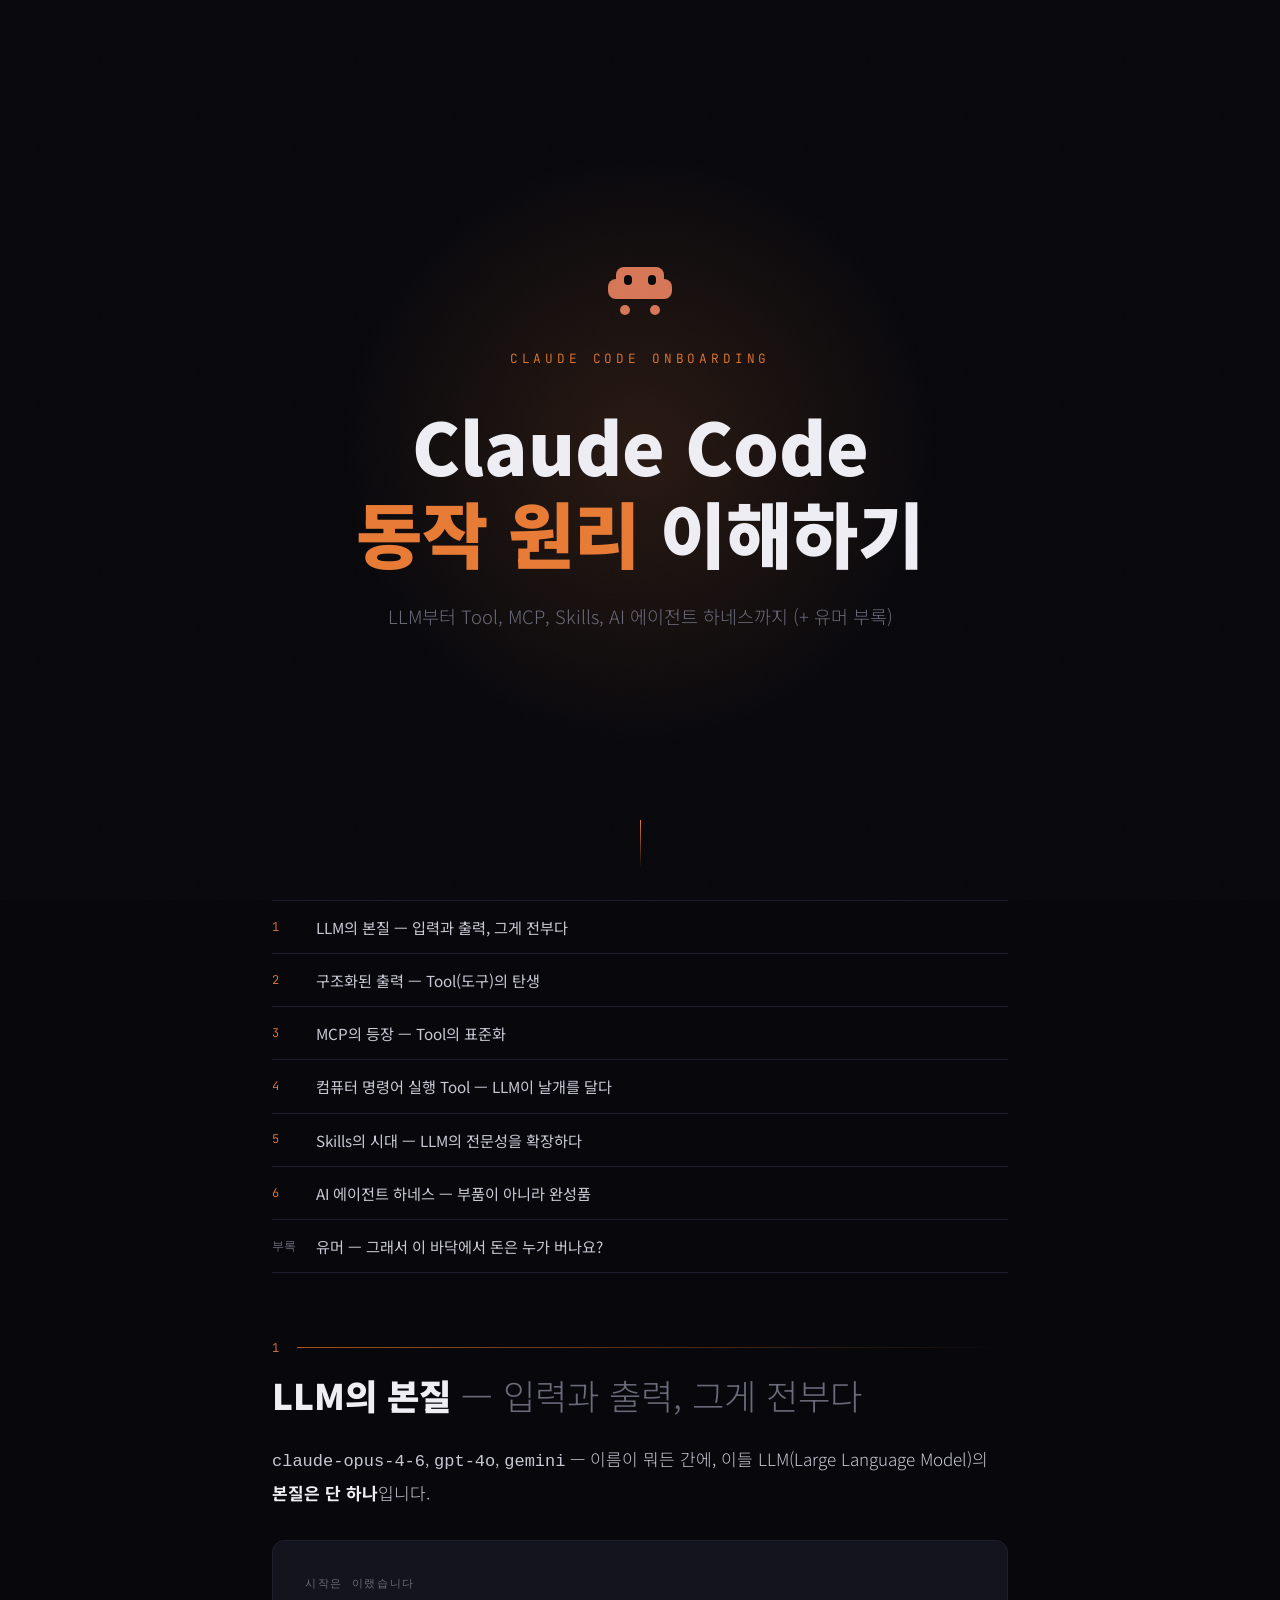
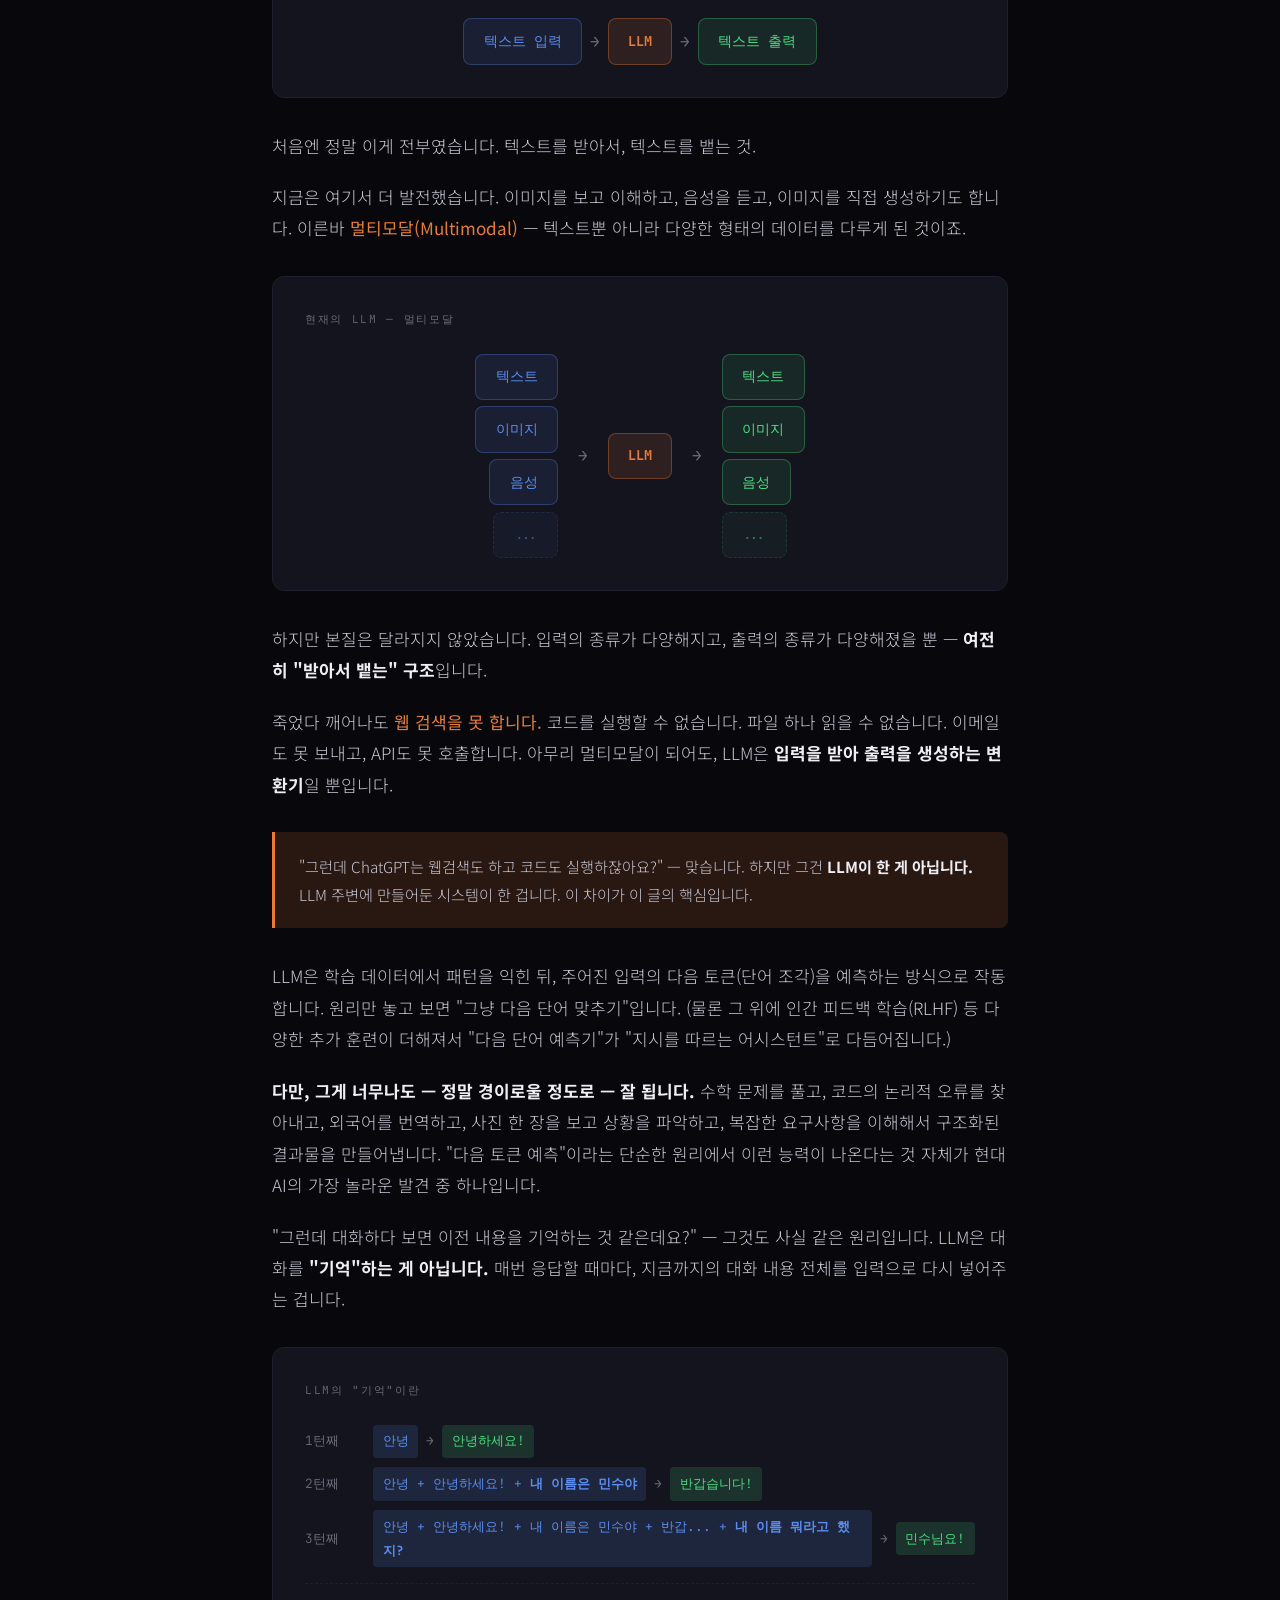
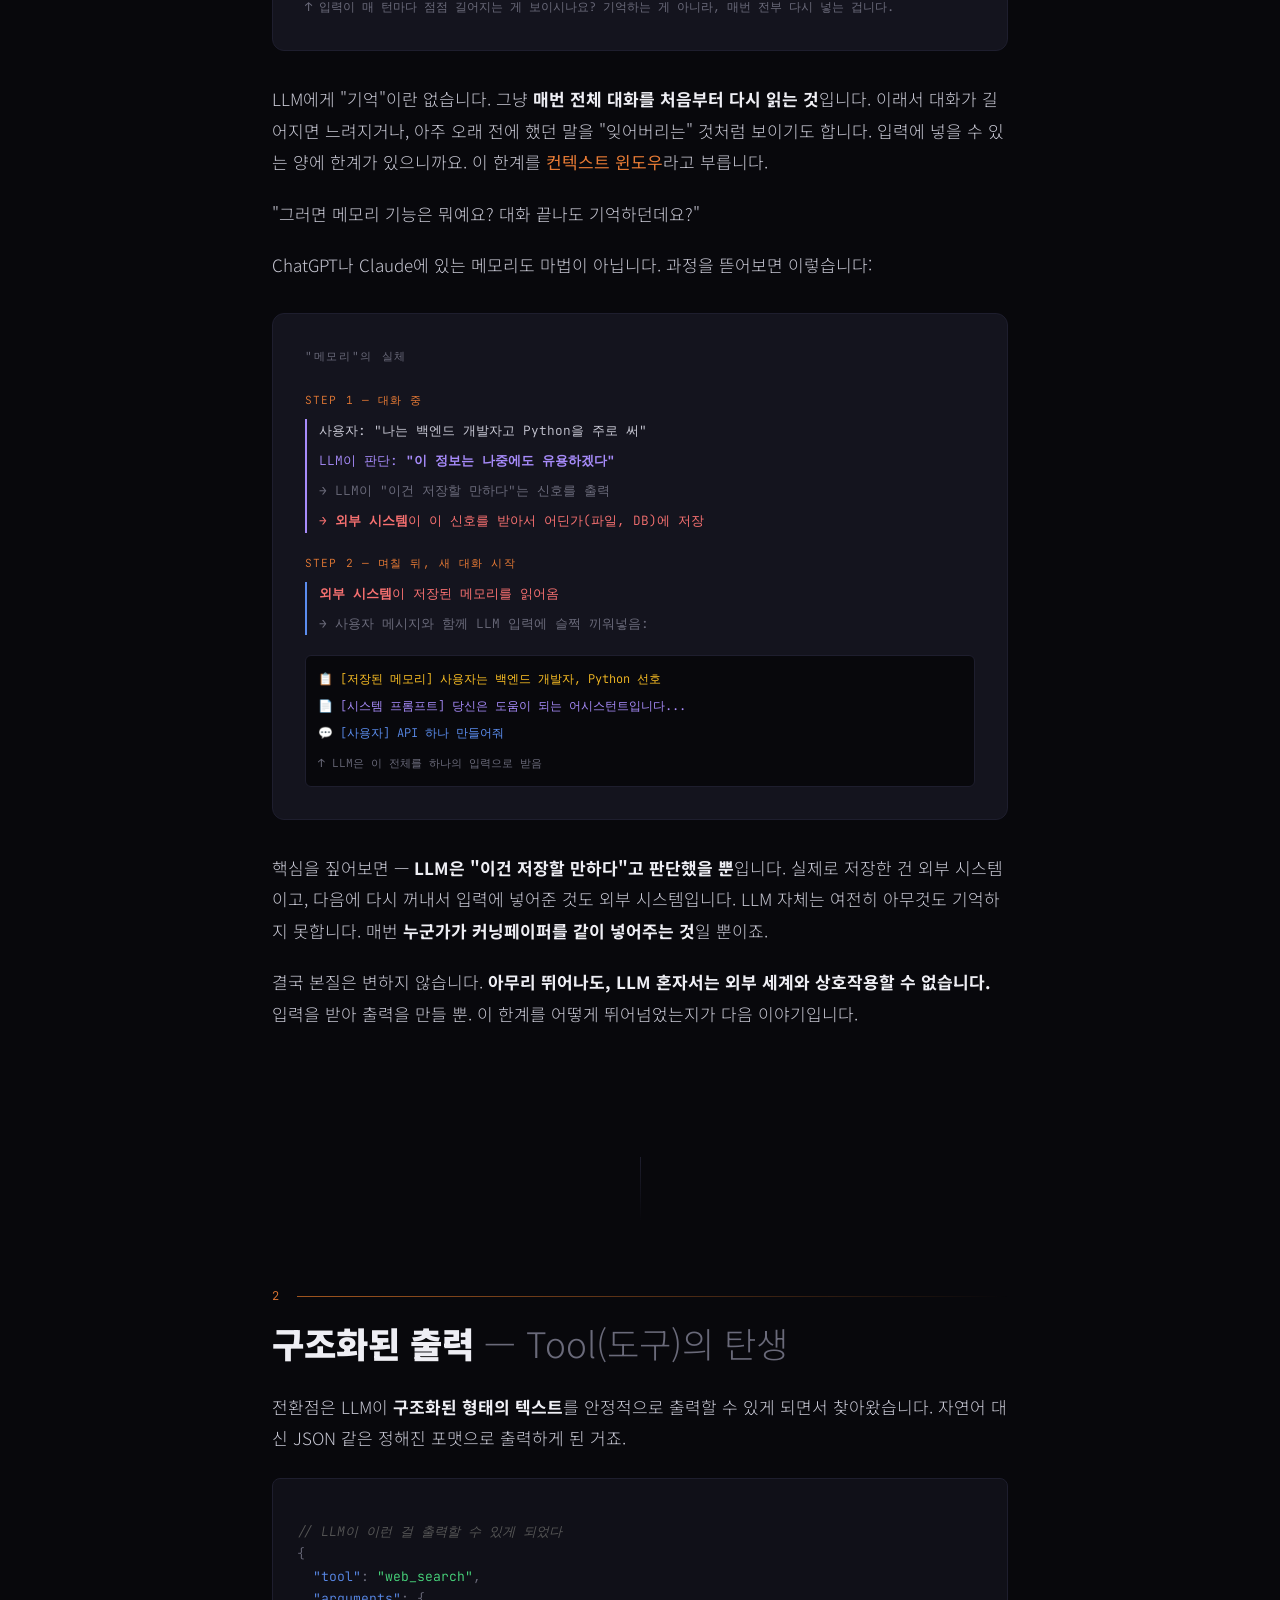
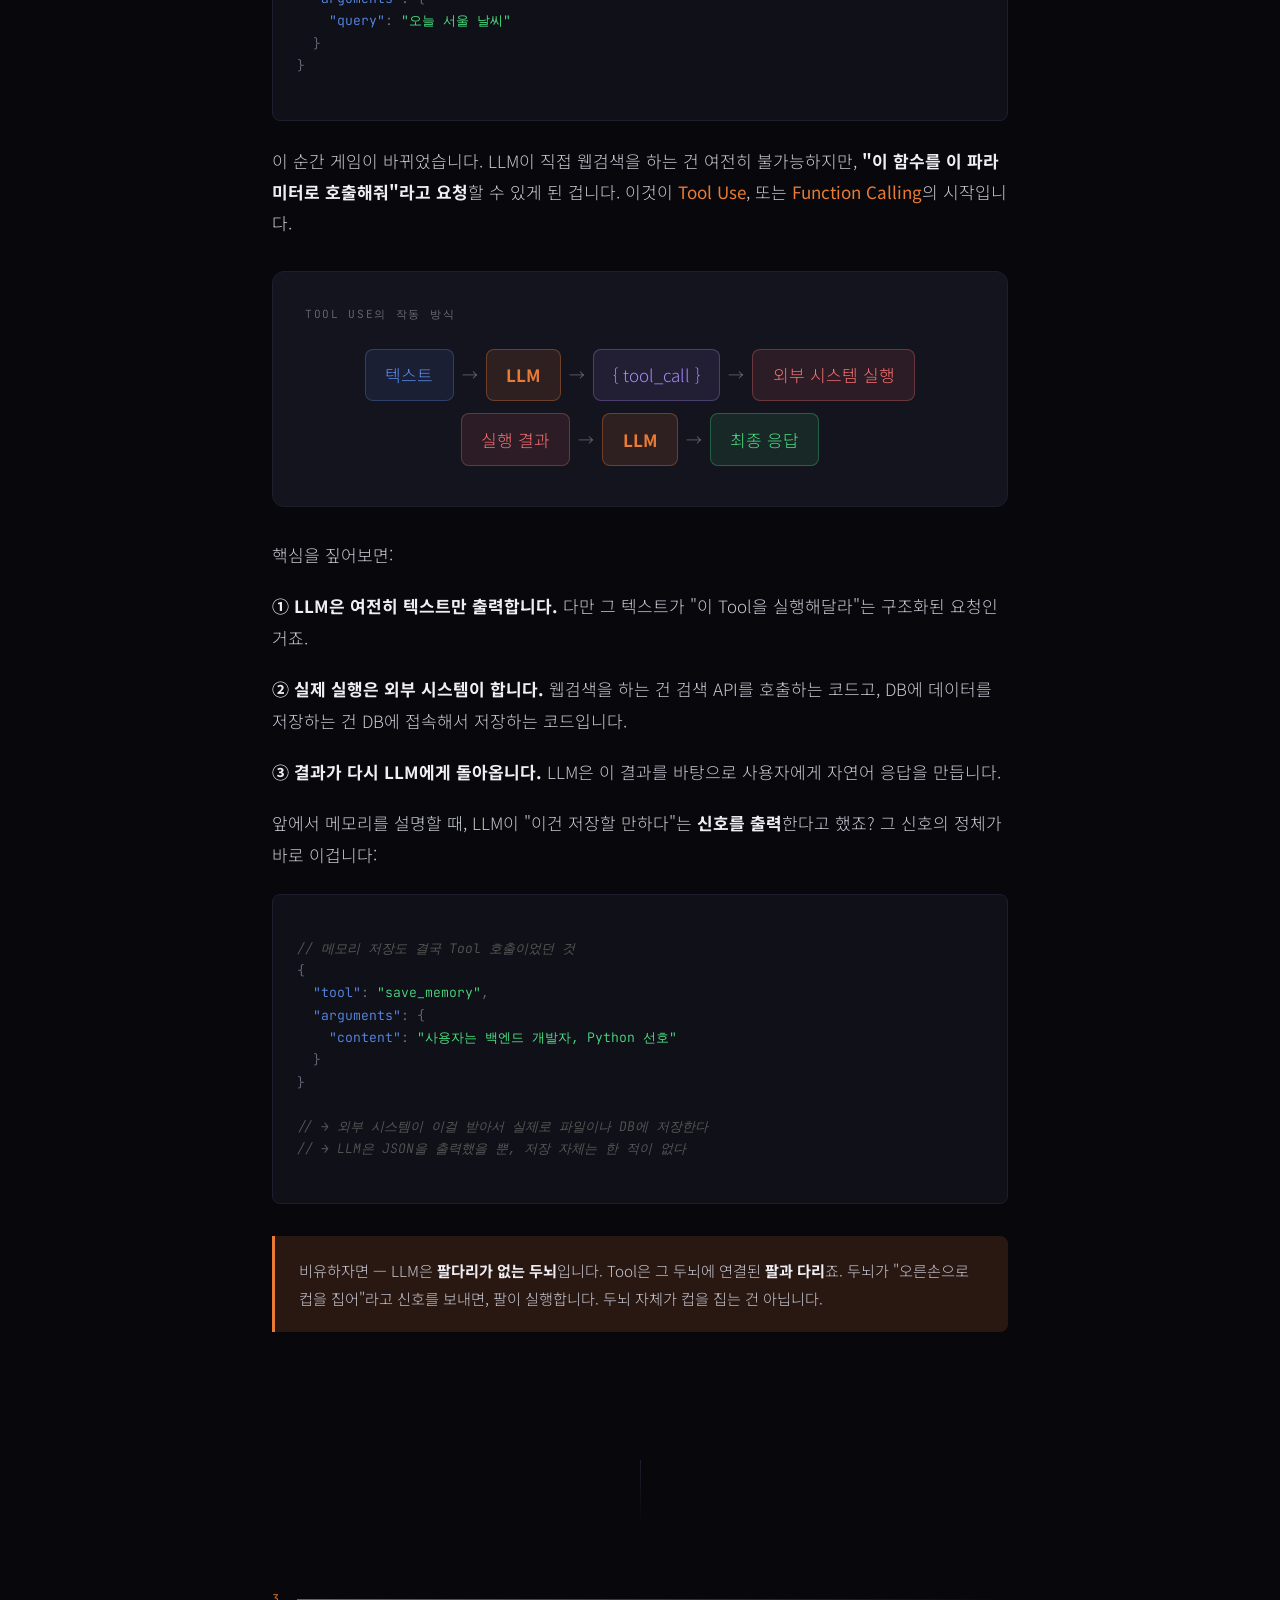
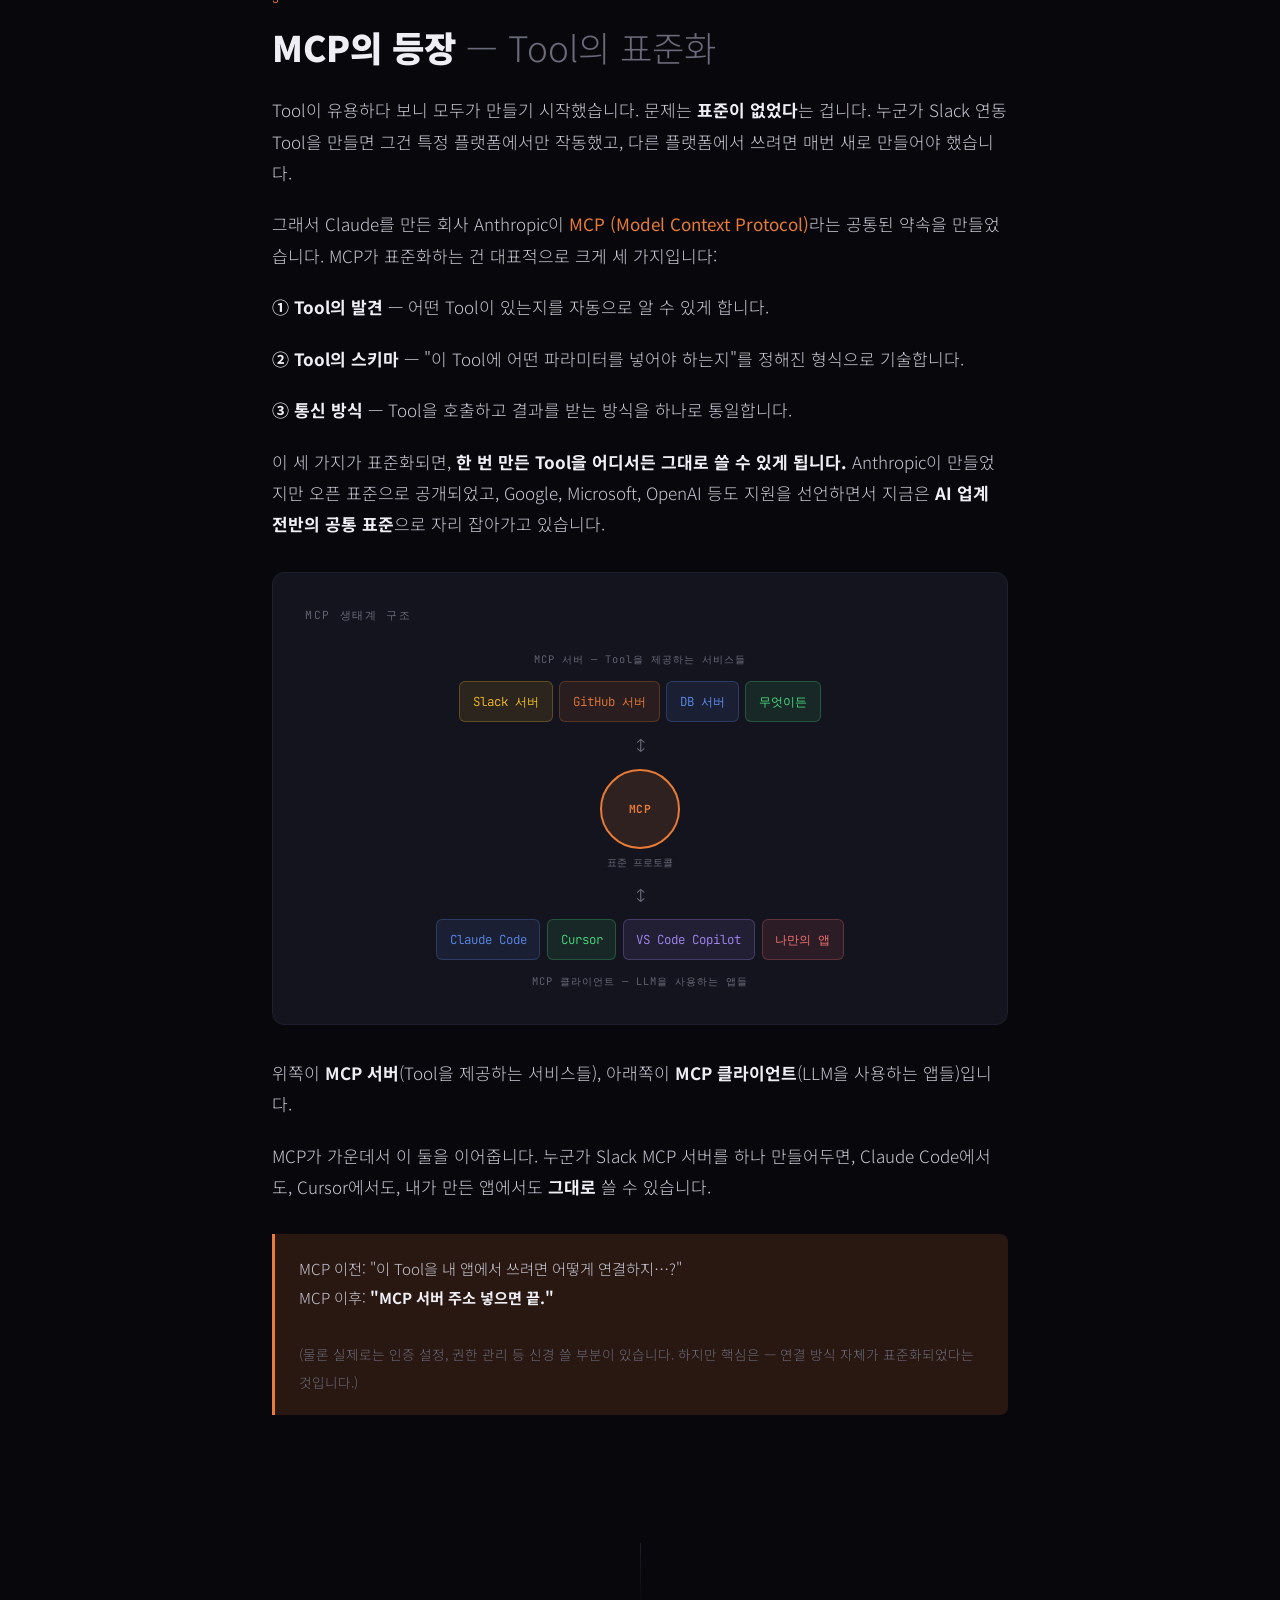
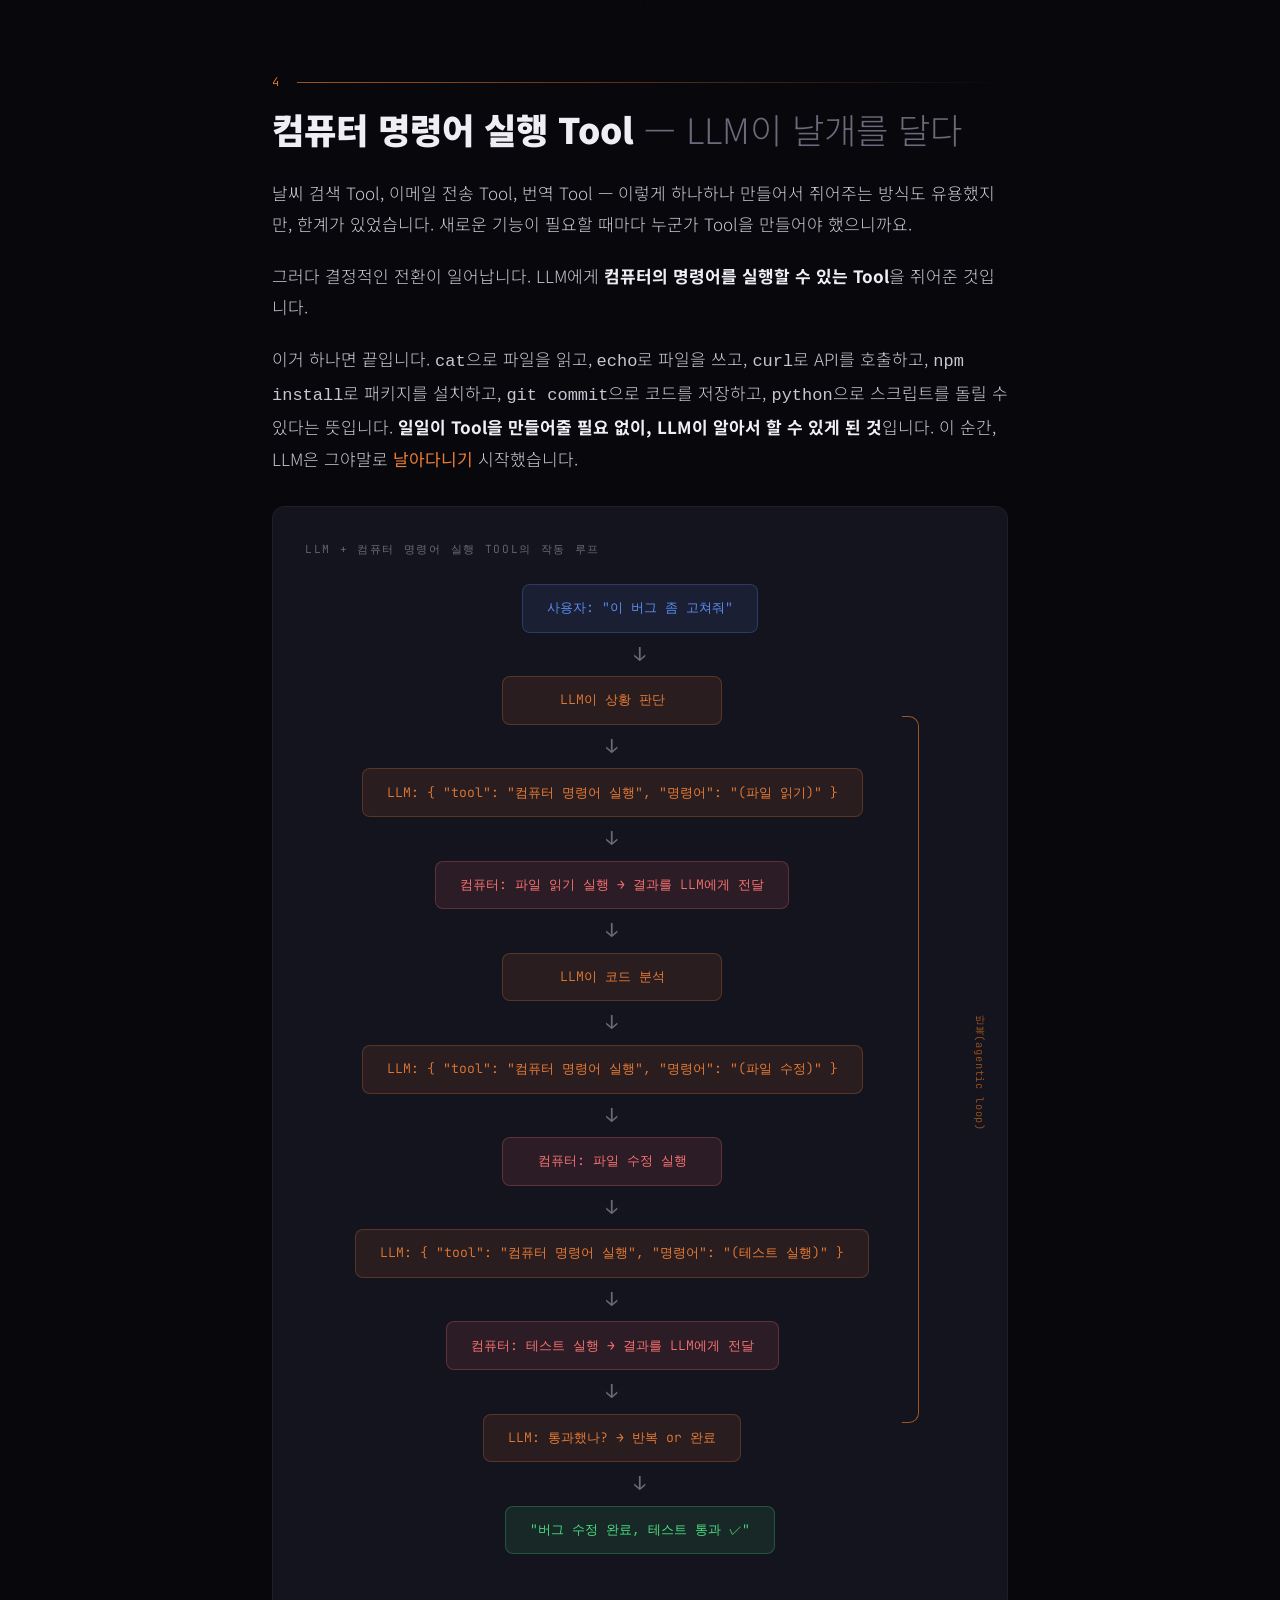
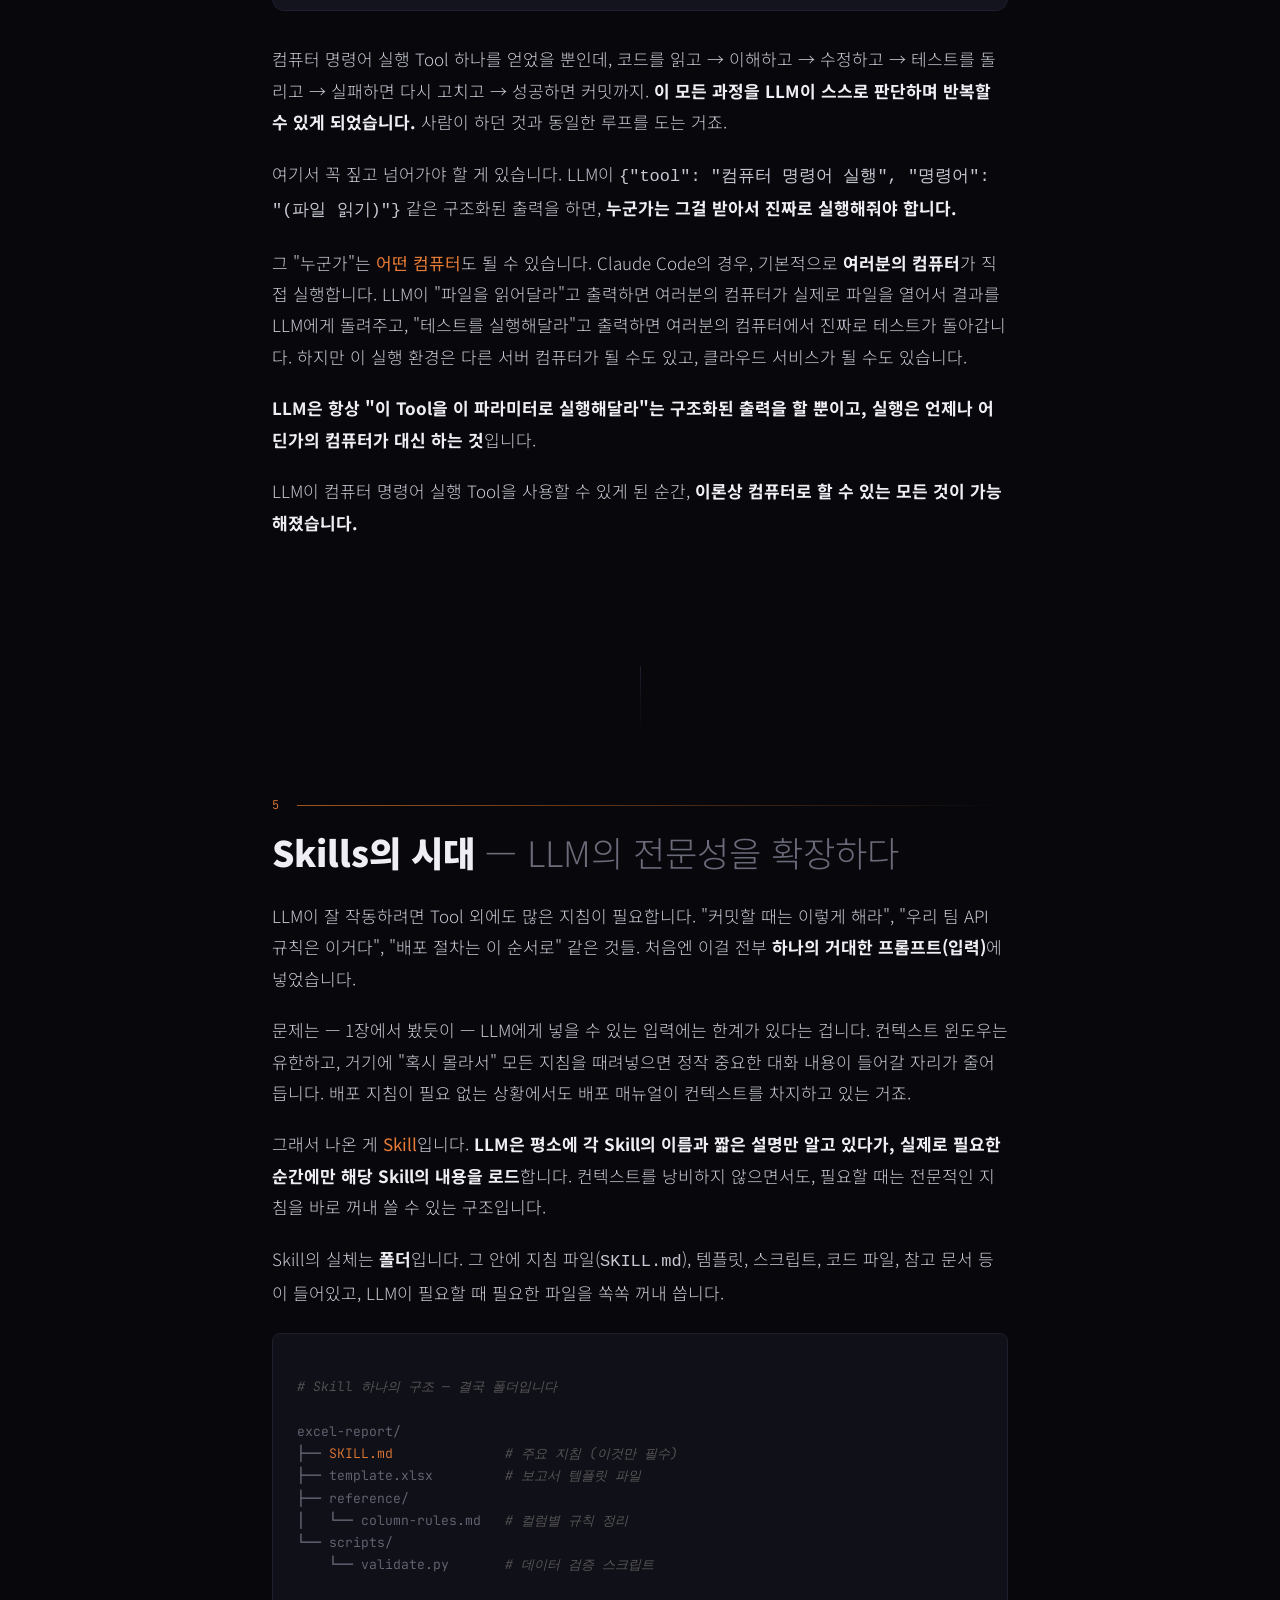
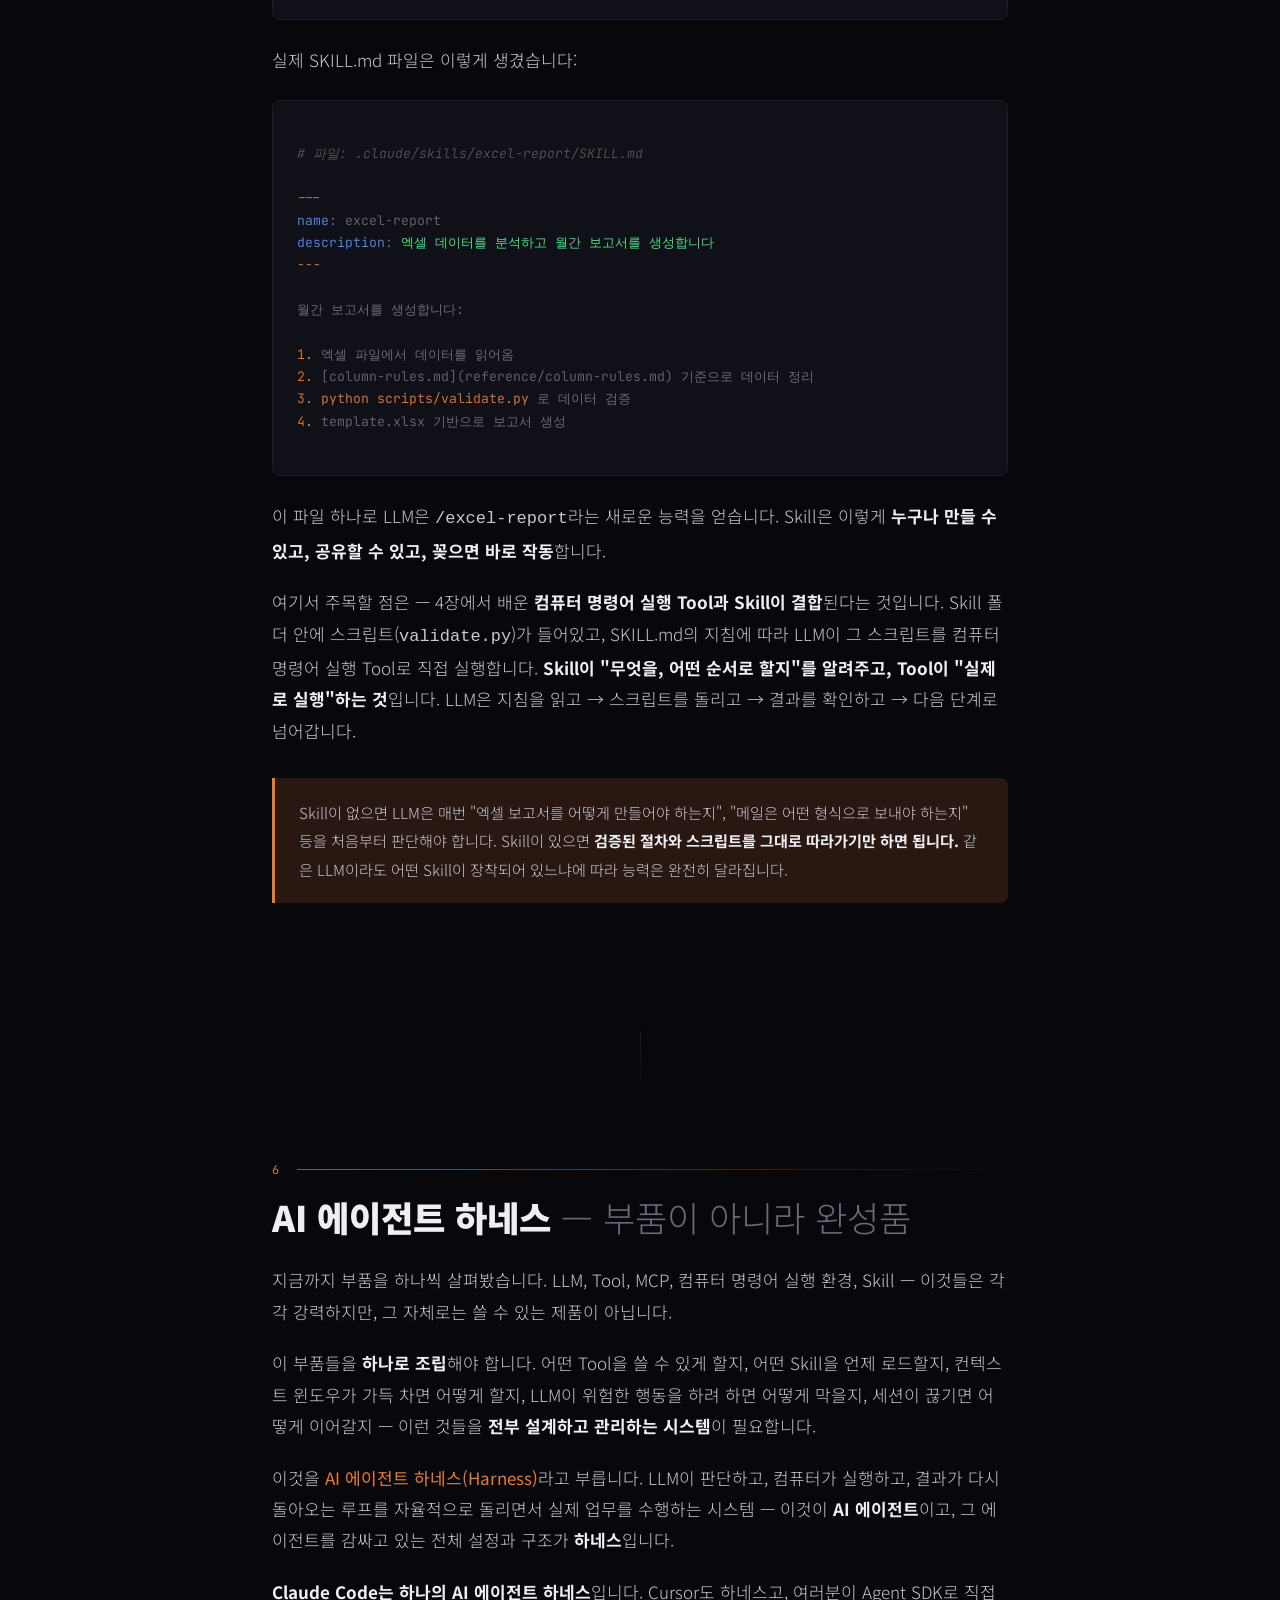
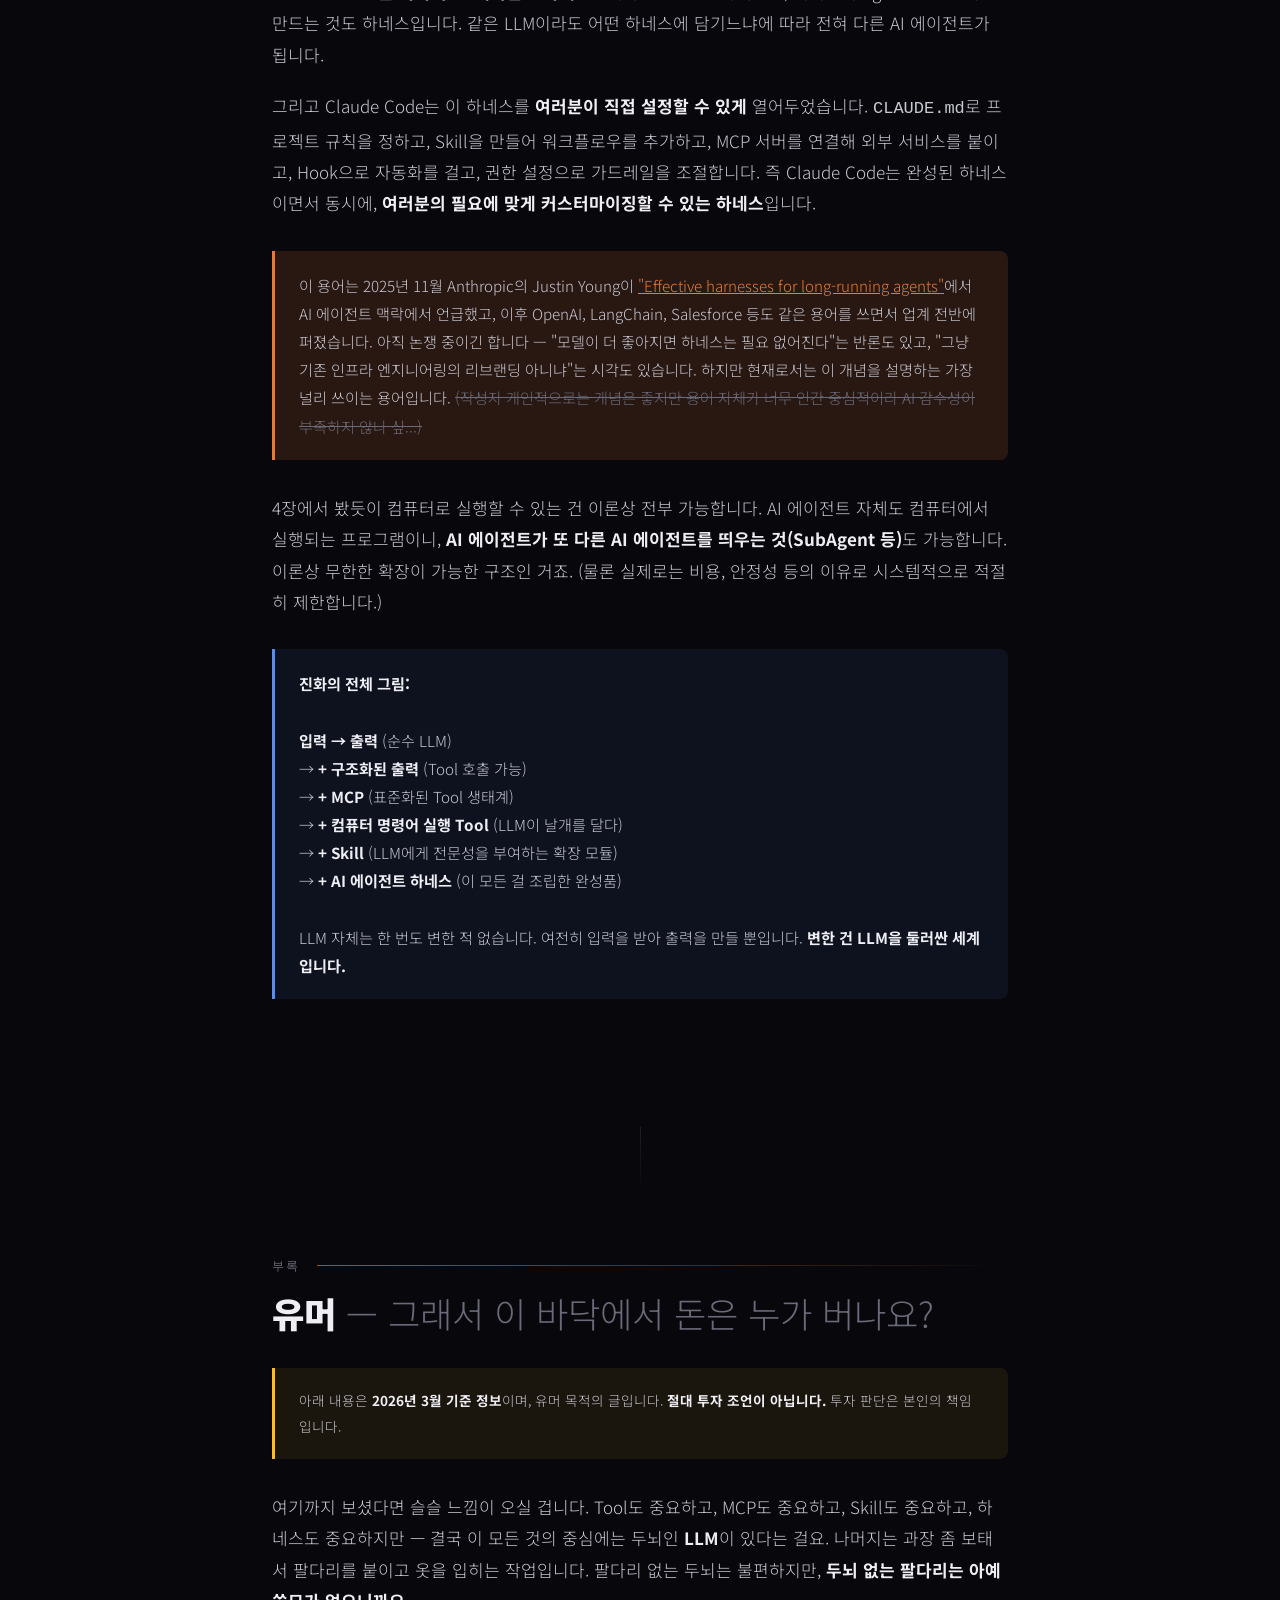
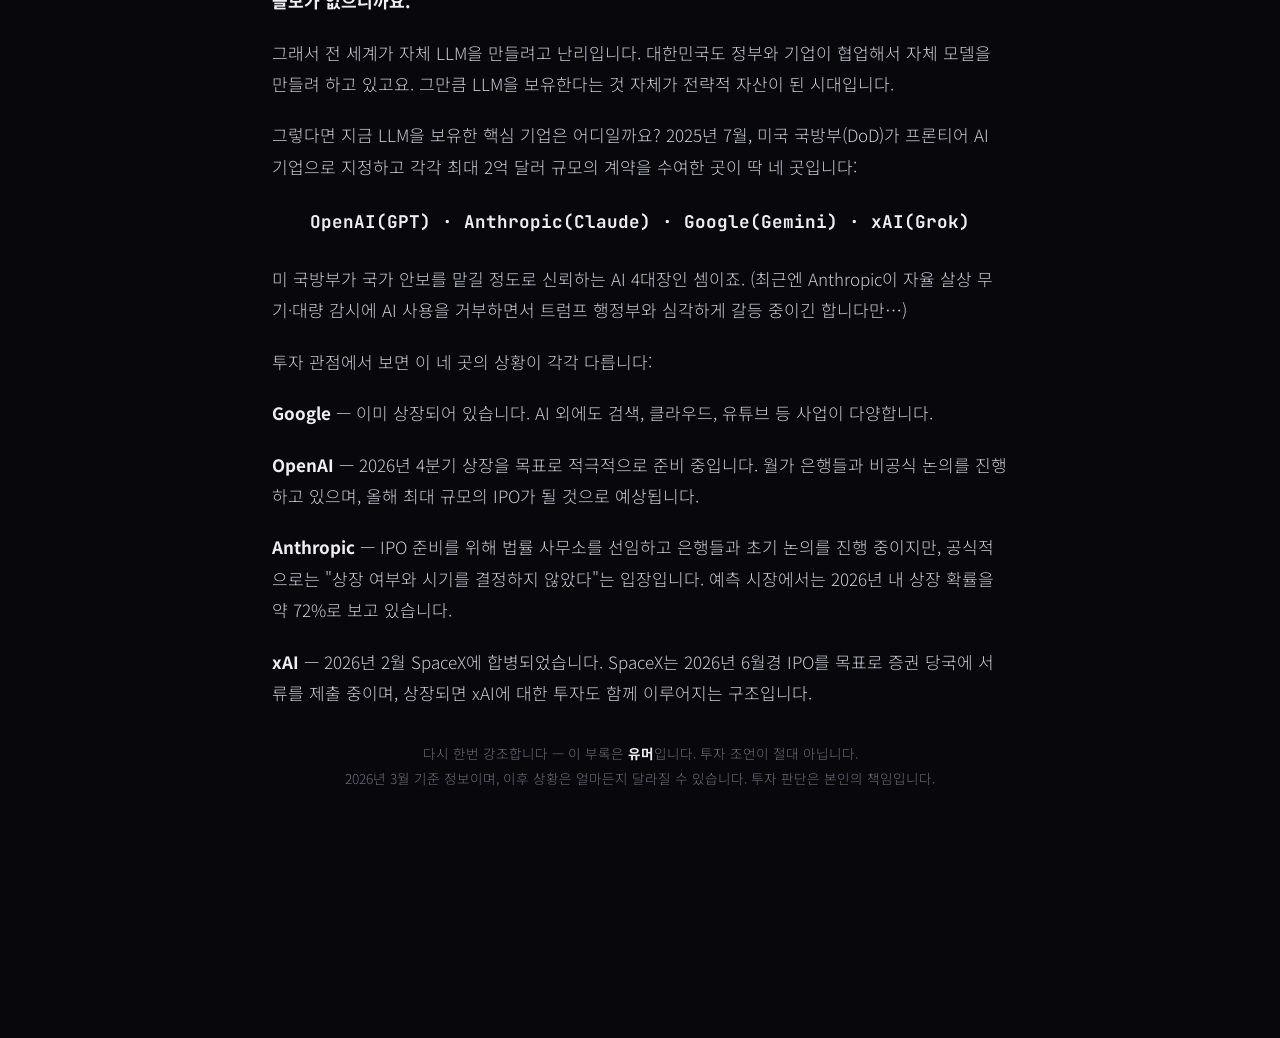
==== index.html @ d13c38e9 "Update index.html" ====
<!DOCTYPE html>
<html lang="ko">
<head>
<meta charset="UTF-8">
<meta name="viewport" content="width=device-width, initial-scale=1.0">
<title>Claude Code 동작 원리 이해하기</title>
<link rel="preconnect" href="https://fonts.googleapis.com">
<link href="https://fonts.googleapis.com/css2?family=Noto+Sans+KR:wght@300;400;700;900&family=JetBrains+Mono:wght@400;700&family=Playfair+Display:wght@700;900&display=swap" rel="stylesheet">
<style>
  :root {
    --bg: #08080c;
    --bg-elevated: #101018;
    --bg-card: #14141e;
    --border: #1e1e2e;
    --text: #c8c8d4;
    --text-dim: #6a6a7a;
    --text-bright: #eeeef4;
    --accent: #E87B35;
    --accent-glow: rgba(232, 123, 53, 0.15);
    --accent-dim: #a0551f;
    --blue: #5b8def;
    --green: #4ade80;
    --purple: #a78bfa;
    --red: #f87171;
    --yellow: #fbbf24;
    --font-body: 'Noto Sans KR', -apple-system, sans-serif;
    --font-mono: 'JetBrains Mono', 'SF Mono', monospace;
    --font-display: 'Playfair Display', serif;
  }

  * { margin: 0; padding: 0; box-sizing: border-box; }

  html {
    scroll-behavior: smooth;
    scrollbar-width: thin;
    scrollbar-color: var(--accent-dim) var(--bg);
  }

  body {
    background: var(--bg);
    color: var(--text);
    font-family: var(--font-body);
    font-weight: 300;
    line-height: 1.85;
    font-size: 17px;
    -webkit-font-smoothing: antialiased;
    overflow-x: hidden;
  }

  /* ── Noise overlay ── */
  body::before {
    content: '';
    position: fixed;
    inset: 0;
    z-index: 9999;
    pointer-events: none;
    opacity: 0.025;
    background-image: url("data:image/svg+xml,%3Csvg viewBox='0 0 256 256' xmlns='http://www.w3.org/2000/svg'%3E%3Cfilter id='n'%3E%3CfeTurbulence type='fractalNoise' baseFrequency='0.9' numOctaves='4' stitchTiles='stitch'/%3E%3C/filter%3E%3Crect width='100%25' height='100%25' filter='url(%23n)'/%3E%3C/svg%3E");
    background-size: 256px;
  }

  /* ── Hero ── */
  .hero {
    min-height: 100vh;
    display: flex;
    flex-direction: column;
    justify-content: center;
    align-items: center;
    text-align: center;
    padding: 2rem;
    position: relative;
  }

  .hero::after {
    content: '';
    position: absolute;
    top: 50%;
    left: 50%;
    transform: translate(-50%, -50%);
    width: 600px;
    height: 600px;
    background: radial-gradient(circle, var(--accent-glow) 0%, transparent 70%);
    pointer-events: none;
    z-index: 0;
  }

  .hero-label {
    font-family: var(--font-mono);
    font-size: 0.8rem;
    letter-spacing: 0.3em;
    text-transform: uppercase;
    color: var(--accent);
    margin-bottom: 2rem;
    position: relative;
    z-index: 1;
    opacity: 0;
    animation: fadeUp 0.8s ease forwards 0.2s;
  }

  .hero h1 {
    font-family: var(--font-body);
    font-weight: 900;
    font-size: clamp(2.2rem, 6vw, 4.5rem);
    color: var(--text-bright);
    line-height: 1.2;
    position: relative;
    z-index: 1;
    opacity: 0;
    animation: fadeUp 0.8s ease forwards 0.4s;
  }

  .hero h1 .accent {
    color: var(--accent);
  }

  .hero-sub {
    font-size: 1.15rem;
    color: var(--text-dim);
    margin-top: 1.5rem;
    max-width: 540px;
    position: relative;
    z-index: 1;
    opacity: 0;
    animation: fadeUp 0.8s ease forwards 0.6s;
  }

  .hero-chapter {
    font-family: var(--font-display);
    font-size: clamp(6rem, 20vw, 14rem);
    font-weight: 900;
    color: transparent;
    -webkit-text-stroke: 1px var(--border);
    position: absolute;
    bottom: 10%;
    right: 5%;
    z-index: 0;
    user-select: none;
    line-height: 1;
  }

  .scroll-hint {
    position: absolute;
    bottom: 2rem;
    left: 50%;
    transform: translateX(-50%);
    z-index: 1;
    opacity: 0;
    animation: fadeUp 0.8s ease forwards 1s;
  }

  .scroll-hint span {
    display: block;
    width: 1px;
    height: 48px;
    background: linear-gradient(to bottom, var(--accent), transparent);
    margin: 0 auto;
    animation: scrollPulse 2s ease infinite;
  }

  @keyframes scrollPulse {
    0%, 100% { opacity: 0.3; transform: scaleY(1); }
    50% { opacity: 1; transform: scaleY(1.3); }
  }

  /* ── Main content ── */
  .content {
    max-width: 800px;
    margin: 0 auto;
    padding: 0 2rem 8rem;
  }

  /* ── Section ── */
  .section {
    margin-bottom: 8rem;
    opacity: 0;
    transform: translateY(30px);
    transition: all 0.7s cubic-bezier(0.16, 1, 0.3, 1);
  }

  .section.visible {
    opacity: 1;
    transform: translateY(0);
  }

  .section-number {
    font-family: var(--font-mono);
    font-size: 0.75rem;
    color: var(--accent);
    letter-spacing: 0.2em;
    margin-bottom: 0.75rem;
    display: flex;
    align-items: center;
    gap: 1rem;
  }

  .section-number::after {
    content: '';
    flex: 1;
    height: 1px;
    background: linear-gradient(to right, var(--accent-dim), transparent);
  }

  .section h2 {
    font-weight: 900;
    font-size: clamp(1.6rem, 4vw, 2.2rem);
    color: var(--text-bright);
    line-height: 1.35;
    margin-bottom: 1.5rem;
  }

  .section h2 .dim {
    color: var(--text-dim);
    font-weight: 300;
  }

  .section p {
    margin-bottom: 1.25rem;
  }

  .section p strong {
    color: var(--text-bright);
    font-weight: 700;
  }

  .highlight {
    color: var(--accent);
    font-weight: 400;
  }

  /* ── Diagrams ── */
  .diagram {
    background: var(--bg-card);
    border: 1px solid var(--border);
    border-radius: 12px;
    padding: 2rem;
    margin: 2rem 0;
    overflow-x: auto;
  }

  .diagram-title {
    font-family: var(--font-mono);
    font-size: 0.7rem;
    letter-spacing: 0.15em;
    color: var(--text-dim);
    text-transform: uppercase;
    margin-bottom: 1.5rem;
  }

  .flow {
    display: flex;
    align-items: center;
    justify-content: center;
    gap: 0;
    flex-wrap: wrap;
    font-family: var(--font-mono);
    font-size: 0.85rem;
  }

  .flow-node {
    padding: 0.6rem 1.2rem;
    border-radius: 8px;
    white-space: nowrap;
    position: relative;
  }

  .flow-node.input {
    background: rgba(91, 141, 239, 0.1);
    border: 1px solid rgba(91, 141, 239, 0.3);
    color: var(--blue);
  }

  .flow-node.model {
    background: rgba(232, 123, 53, 0.12);
    border: 1px solid rgba(232, 123, 53, 0.35);
    color: var(--accent);
    font-weight: 700;
  }

  .flow-node.output {
    background: rgba(74, 222, 128, 0.1);
    border: 1px solid rgba(74, 222, 128, 0.3);
    color: var(--green);
  }

  .flow-node.tool {
    background: rgba(167, 139, 250, 0.1);
    border: 1px solid rgba(167, 139, 250, 0.3);
    color: var(--purple);
  }

  .flow-node.exec {
    background: rgba(248, 113, 113, 0.1);
    border: 1px solid rgba(248, 113, 113, 0.3);
    color: var(--red);
  }

  .flow-node.result {
    background: rgba(251, 191, 36, 0.1);
    border: 1px solid rgba(251, 191, 36, 0.3);
    color: var(--yellow);
  }

  .flow-arrow {
    color: var(--text-dim);
    padding: 0 0.5rem;
    font-size: 1rem;
    flex-shrink: 0;
  }

  .flow-row {
    display: flex;
    align-items: center;
    justify-content: center;
    gap: 0;
    margin: 0.5rem 0;
    flex-wrap: wrap;
  }

  /* ── Callout ── */
  .callout {
    background: var(--accent-glow);
    border-left: 3px solid var(--accent);
    padding: 1.25rem 1.5rem;
    border-radius: 0 8px 8px 0;
    margin: 2rem 0;
    font-size: 0.95rem;
  }

  .callout p {
    margin-bottom: 0;
  }

  /* ── Code-like block ── */
  .code-block {
    background: var(--bg-elevated);
    border: 1px solid var(--border);
    border-radius: 8px;
    padding: 1.25rem 1.5rem;
    font-family: var(--font-mono);
    font-size: 0.82rem;
    line-height: 1.7;
    margin: 1.5rem 0;
    overflow-x: auto;
    color: var(--text-dim);
    white-space: pre-wrap;
  }

  .code-block .key { color: var(--blue); }
  .code-block .str { color: var(--green); }
  .code-block .comment { color: #555; font-style: italic; }
  .code-block .accent { color: var(--accent); }

  /* ── MCP ecosystem diagram ── */
  .mcp-grid {
    display: grid;
    grid-template-columns: 1fr auto 1fr;
    gap: 1rem;
    align-items: center;
    margin: 1.5rem 0;
  }

  .mcp-col {
    display: flex;
    flex-direction: column;
    gap: 0.5rem;
  }

  .mcp-item {
    font-family: var(--font-mono);
    font-size: 0.78rem;
    padding: 0.5rem 0.8rem;
    border-radius: 6px;
    text-align: center;
    white-space: nowrap;
  }

  .mcp-center {
    display: flex;
    flex-direction: column;
    align-items: center;
    gap: 0.25rem;
  }

  .mcp-hub {
    width: 80px;
    height: 80px;
    border-radius: 50%;
    background: rgba(232, 123, 53, 0.12);
    border: 2px solid var(--accent);
    display: flex;
    align-items: center;
    justify-content: center;
    font-family: var(--font-mono);
    font-weight: 700;
    font-size: 0.7rem;
    color: var(--accent);
    letter-spacing: 0.05em;
  }

  .mcp-hub-label {
    font-family: var(--font-mono);
    font-size: 0.65rem;
    color: var(--text-dim);
    margin-top: 0.25rem;
  }

  .mcp-connector {
    font-family: var(--font-mono);
    color: var(--text-dim);
    font-size: 0.75rem;
    display: flex;
    align-items: center;
    justify-content: center;
    gap: 0.25rem;
  }

  .mcp-connector.left { justify-content: flex-end; }
  .mcp-connector.right { justify-content: flex-start; }

  /* ── Agent loop ── */
  .agent-loop {
    display: flex;
    flex-direction: column;
    align-items: center;
    gap: 0;
    margin: 1.5rem 0;
    font-family: var(--font-mono);
    font-size: 0.82rem;
  }

  .agent-step {
    padding: 0.7rem 1.5rem;
    border-radius: 8px;
    text-align: center;
    position: relative;
    width: fit-content;
    min-width: 220px;
  }

  .agent-arrow {
    color: var(--text-dim);
    font-size: 1.2rem;
    padding: 0.25rem 0;
  }

  .loop-bracket {
    position: absolute;
    right: -3rem;
    top: 0;
    bottom: 0;
    width: 2rem;
    border: 1px solid var(--text-dim);
    border-left: none;
    border-radius: 0 8px 8px 0;
  }

  .loop-label {
    position: absolute;
    right: -5.5rem;
    top: 50%;
    transform: translateY(-50%) rotate(90deg);
    font-family: var(--font-mono);
    font-size: 0.65rem;
    color: var(--text-dim);
    letter-spacing: 0.1em;
    white-space: nowrap;
  }

  .loop-container {
    position: relative;
    display: flex;
    flex-direction: column;
    align-items: center;
    gap: 0;
    padding-right: 3.5rem;
  }

  .loop-brace {
    position: absolute;
    right: 0;
    top: 0;
    bottom: 0;
    width: 28px;
    display: flex;
    flex-direction: column;
    align-items: center;
    justify-content: center;
  }

  .loop-brace::before {
    content: '';
    position: absolute;
    top: 5%;
    bottom: 5%;
    right: 6px;
    width: 16px;
    border: 1.5px solid var(--accent-dim);
    border-left: none;
    border-radius: 0 10px 10px 0;
  }

  .loop-brace-label {
    position: absolute;
    right: -4rem;
    top: 50%;
    transform: translateY(-50%);
    font-family: var(--font-mono);
    font-size: 0.65rem;
    color: var(--accent-dim);
    letter-spacing: 0.08em;
    writing-mode: vertical-rl;
  }

  /* ── Skills diagram ── */
  .skills-diagram {
    display: flex;
    flex-direction: column;
    gap: 1rem;
    margin: 1.5rem 0;
  }

  .skill-row {
    display: flex;
    align-items: center;
    gap: 0.75rem;
    font-family: var(--font-mono);
    font-size: 0.8rem;
  }

  .skill-name {
    background: rgba(232, 123, 53, 0.12);
    border: 1px solid rgba(232, 123, 53, 0.3);
    color: var(--accent);
    padding: 0.4rem 0.8rem;
    border-radius: 6px;
    font-weight: 700;
    min-width: fit-content;
    text-align: center;
  }

  .skill-arrow-line {
    color: var(--text-dim);
    flex-shrink: 0;
  }

  .skill-tools {
    display: flex;
    gap: 0.4rem;
    flex-wrap: wrap;
  }

  .skill-tool {
    padding: 0.3rem 0.6rem;
    border-radius: 4px;
    font-size: 0.72rem;
  }

  /* ── Timeline line between sections ── */
  .section-divider {
    width: 1px;
    height: 4rem;
    background: linear-gradient(to bottom, var(--border), transparent);
    margin: 0 auto 4rem;
  }

  /* ── TOC ── */
  .toc {
    max-width: 800px;
    margin: 0 auto 4rem;
    padding: 0 2rem;
    display: flex;
    flex-direction: column;
    gap: 0;
    opacity: 0;
    animation: fadeUp 0.8s ease forwards 0.8s;
  }

  .toc-item {
    display: flex;
    align-items: center;
    gap: 0.75rem;
    padding: 0.75rem 0;
    border-bottom: 1px solid var(--border);
    text-decoration: none;
    color: var(--text);
    transition: color 0.2s, padding-left 0.2s;
  }

  .toc-item:first-child { border-top: 1px solid var(--border); }

  .toc-item:hover {
    color: var(--accent);
    padding-left: 0.5rem;
  }

  .toc-item:focus {
    outline: none;
  }

  .toc-num {
    font-family: var(--font-mono);
    font-size: 0.75rem;
    color: var(--accent);
    min-width: 2rem;
  }

  .toc-label {
    font-size: 0.95rem;
    font-weight: 400;
  }

  /* ── Scroll to top ── */
  .scroll-top {
    position: fixed;
    bottom: 2rem;
    left: 50%;
    transform: translateX(-50%);
    z-index: 100;
    width: 44px;
    height: 44px;
    border-radius: 50%;
    background: var(--bg-card);
    border: 1px solid var(--border);
    display: flex;
    flex-direction: column;
    align-items: center;
    justify-content: center;
    gap: 2px;
    text-decoration: none;
    opacity: 0;
    pointer-events: none;
    transition: opacity 0.3s, border-color 0.2s;
  }

  .scroll-top.visible {
    opacity: 1;
    pointer-events: auto;
  }

  .scroll-top:hover {
    border-color: var(--accent-dim);
  }

  .scroll-top .arrow {
    width: 10px;
    height: 10px;
    border-left: 2px solid var(--text-dim);
    border-top: 2px solid var(--text-dim);
    transform: rotate(45deg) translateY(2px);
    transition: border-color 0.2s;
  }

  .scroll-top:hover .arrow {
    border-color: var(--accent);
  }

  .scroll-top .label {
    font-family: var(--font-mono);
    font-size: 0.55rem;
    color: var(--text-dim);
    letter-spacing: 0.05em;
    transition: color 0.2s;
  }

  .scroll-top:hover .label {
    color: var(--accent);
  }

  /* ── Animations ── */
  @keyframes fadeUp {
    from { opacity: 0; transform: translateY(20px); }
    to { opacity: 1; transform: translateY(0); }
  }

  /* ── Responsive ── */
  @media (max-width: 640px) {
    body { font-size: 15.5px; }
    .content { padding: 0 1.25rem 6rem; }
    .diagram { padding: 1.25rem; }
    .flow { font-size: 0.75rem; }
    .flow-node { padding: 0.45rem 0.8rem; }
    .flow-arrow { padding: 0 0.3rem; }
    .hero-chapter { font-size: 6rem; bottom: 15%; right: 2%; }
    .mcp-grid { grid-template-columns: 1fr; gap: 0.75rem; }
    .mcp-center { order: -1; }
    .mcp-connector { display: none; }
    .loop-brace, .loop-brace-label { display: none; }
    .loop-container { padding-right: 0; }
    .skill-row { flex-direction: column; align-items: flex-start; }
    .skill-arrow-line { display: none; }
    .toc { padding: 0 1.25rem; }
  }
</style>
</head>
<body>

<!-- ════════════════════════ HERO ════════════════════════ -->
<header class="hero">
  <svg width="80" height="56" viewBox="0 0 80 56" fill="none" style="margin-bottom: 1.5rem; position: relative; z-index: 1; opacity: 0; animation: fadeUp 0.8s ease forwards 0.1s;">
    <!-- head top -->
    <rect x="16" y="0" width="48" height="24" rx="8" fill="#D77757"/>
    <!-- head bottom -->
    <rect x="8" y="12" width="64" height="20" rx="8" fill="#D77757"/>
    <!-- eyes -->
    <rect x="24" y="8" width="8" height="10" rx="4" fill="#08080c"/>
    <rect x="48" y="8" width="8" height="10" rx="4" fill="#08080c"/>
    <!-- feet -->
    <rect x="20" y="38" width="10" height="10" rx="5" fill="#D77757"/>
    <rect x="50" y="38" width="10" height="10" rx="5" fill="#D77757"/>
  </svg>
  <div class="hero-label">Claude Code Onboarding</div>
  <h1>Claude Code<br><span class="accent">동작 원리</span> 이해하기</h1>
  <p class="hero-sub">LLM부터 Tool, MCP, Skills, AI 에이전트 하네스까지 (+ 유머 부록)</p>
  <div class="scroll-hint"><span></span></div>
</header>

<!-- ════════════════════════ SCROLL TO TOP ════════════════════════ -->
<a class="scroll-top" id="scrollTop" href="#">
  <span class="arrow"></span>
  <span class="label">TOP</span>
</a>

<!-- ════════════════════════ TOC ════════════════════════ -->
<nav class="toc">
  <a class="toc-item" href="#s1"><span class="toc-num">1</span><span class="toc-label">LLM의 본질 — 입력과 출력, 그게 전부다</span></a>
  <a class="toc-item" href="#s2"><span class="toc-num">2</span><span class="toc-label">구조화된 출력 — Tool(도구)의 탄생</span></a>
  <a class="toc-item" href="#s3"><span class="toc-num">3</span><span class="toc-label">MCP의 등장 — Tool의 표준화</span></a>
  <a class="toc-item" href="#s4"><span class="toc-num">4</span><span class="toc-label">컴퓨터 명령어 실행 Tool — LLM이 날개를 달다</span></a>
  <a class="toc-item" href="#s5"><span class="toc-num">5</span><span class="toc-label">Skills의 시대 — LLM의 전문성을 확장하다</span></a>
  <a class="toc-item" href="#s6"><span class="toc-num">6</span><span class="toc-label">AI 에이전트 하네스 — 부품이 아니라 완성품</span></a>
  <a class="toc-item" href="#appendix"><span class="toc-num" style="color: var(--text-dim);">부록</span><span class="toc-label">유머 — 그래서 이 바닥에서 돈은 누가 버나요?</span></a>
</nav>

<!-- ════════════════════════ CONTENT ════════════════════════ -->
<main class="content">

  <!-- ────── 1. LLM의 본질 ────── -->
  <article class="section" id="s1">
    <div class="section-number">1</div>
    <h2>LLM의 본질 <span class="dim">— 입력과 출력, 그게 전부다</span></h2>

    <p>
      <code>claude-opus-4-6</code>, <code>gpt-4o</code>, <code>gemini</code> — 이름이 뭐든 간에,
      이들 LLM(Large Language Model)의 <strong>본질은 단 하나</strong>입니다.
    </p>

    <!-- Diagram: basic LLM -->
    <div class="diagram">
      <div class="diagram-title">시작은 이랬습니다</div>
      <div class="flow">
        <div class="flow-node input">텍스트 입력</div>
        <div class="flow-arrow">→</div>
        <div class="flow-node model">LLM</div>
        <div class="flow-arrow">→</div>
        <div class="flow-node output">텍스트 출력</div>
      </div>
    </div>

    <p>
      처음엔 정말 이게 전부였습니다. 텍스트를 받아서, 텍스트를 뱉는 것.
    </p>
    <p>
      지금은 여기서 더 발전했습니다.
      이미지를 보고 이해하고, 음성을 듣고, 이미지를 직접 생성하기도 합니다.
      이른바 <span class="highlight">멀티모달(Multimodal)</span> — 텍스트뿐 아니라 다양한 형태의 데이터를 다루게 된 것이죠.
    </p>

    <div class="diagram">
      <div class="diagram-title">현재의 LLM — 멀티모달</div>
      <div style="display: flex; align-items: center; justify-content: center; gap: 0.75rem; font-family: var(--font-mono); font-size: 0.85rem;">
        <div style="display: flex; flex-direction: column; gap: 0.4rem; align-items: flex-end;">
          <div class="flow-node input">텍스트</div>
          <div class="flow-node input">이미지</div>
          <div class="flow-node input">음성</div>
          <div class="flow-node input" style="border-style: dashed; opacity: 0.5;">...</div>
        </div>
        <div class="flow-arrow">→</div>
        <div class="flow-node model">LLM</div>
        <div class="flow-arrow">→</div>
        <div style="display: flex; flex-direction: column; gap: 0.4rem; align-items: flex-start;">
          <div class="flow-node output">텍스트</div>
          <div class="flow-node output">이미지</div>
          <div class="flow-node output">음성</div>
          <div class="flow-node output" style="border-style: dashed; opacity: 0.5;">...</div>
        </div>
      </div>
    </div>

    <p>
      하지만 본질은 달라지지 않았습니다.
      입력의 종류가 다양해지고, 출력의 종류가 다양해졌을 뿐 —
      <strong>여전히 "받아서 뱉는" 구조</strong>입니다.
    </p>

    <p>
      죽었다 깨어나도 <span class="highlight">웹 검색을 못 합니다.</span>
      코드를 실행할 수 없습니다. 파일 하나 읽을 수 없습니다.
      이메일도 못 보내고, API도 못 호출합니다.
      아무리 멀티모달이 되어도, LLM은 <strong>입력을 받아 출력을 생성하는 변환기</strong>일 뿐입니다.
    </p>

    <div class="callout">
      <p>
        "그런데 ChatGPT는 웹검색도 하고 코드도 실행하잖아요?"
        — 맞습니다. 하지만 그건 <strong>LLM이 한 게 아닙니다.</strong>
        LLM 주변에 만들어둔 시스템이 한 겁니다. 이 차이가 이 글의 핵심입니다.
      </p>
    </div>

    <p>
      LLM은 학습 데이터에서 패턴을 익힌 뒤, 주어진 입력의 다음 토큰(단어 조각)을
      예측하는 방식으로 작동합니다. 원리만 놓고 보면 "그냥 다음 단어 맞추기"입니다.
      (물론 그 위에 인간 피드백 학습(RLHF) 등 다양한 추가 훈련이 더해져서
      "다음 단어 예측기"가 "지시를 따르는 어시스턴트"로 다듬어집니다.)
    </p>
    <p>
      <strong>다만, 그게 너무나도 — 정말 경이로울 정도로 — 잘 됩니다.</strong>
      수학 문제를 풀고, 코드의 논리적 오류를 찾아내고, 외국어를 번역하고,
      사진 한 장을 보고 상황을 파악하고,
      복잡한 요구사항을 이해해서 구조화된 결과물을 만들어냅니다.
      "다음 토큰 예측"이라는 단순한 원리에서 이런 능력이 나온다는 것 자체가
      현대 AI의 가장 놀라운 발견 중 하나입니다.
    </p>
    <p>
      "그런데 대화하다 보면 이전 내용을 기억하는 것 같은데요?"
      — 그것도 사실 같은 원리입니다.
      LLM은 대화를 <strong>"기억"하는 게 아닙니다.</strong>
      매번 응답할 때마다, 지금까지의 대화 내용 전체를 입력으로 다시 넣어주는 겁니다.
    </p>

    <div class="diagram">
      <div class="diagram-title">LLM의 "기억"이란</div>
      <div style="font-family: var(--font-mono); font-size: 0.8rem;">
        <div style="display: flex; align-items: center; gap: 0.75rem; margin-bottom: 0.6rem;">
          <span style="color: var(--text-dim); flex-shrink: 0; width: 3.5rem;">1턴째</span>
          <div style="flex: 1; display: flex; align-items: center; gap: 0.5rem;">
            <div style="background: rgba(91,141,239,0.15); border-radius: 4px; padding: 0.3rem 0.6rem; color: var(--blue); white-space: nowrap;">안녕</div>
            <span style="color: var(--text-dim);">→</span>
            <div style="background: rgba(74,222,128,0.15); border-radius: 4px; padding: 0.3rem 0.6rem; color: var(--green); white-space: nowrap;">안녕하세요!</div>
          </div>
        </div>
        <div style="display: flex; align-items: center; gap: 0.75rem; margin-bottom: 0.6rem;">
          <span style="color: var(--text-dim); flex-shrink: 0; width: 3.5rem;">2턴째</span>
          <div style="flex: 1; display: flex; align-items: center; gap: 0.5rem;">
            <div style="background: rgba(91,141,239,0.15); border-radius: 4px; padding: 0.3rem 0.6rem; color: var(--blue);">안녕 + 안녕하세요! + <strong>내 이름은 민수야</strong></div>
            <span style="color: var(--text-dim);">→</span>
            <div style="background: rgba(74,222,128,0.15); border-radius: 4px; padding: 0.3rem 0.6rem; color: var(--green); white-space: nowrap;">반갑습니다!</div>
          </div>
        </div>
        <div style="display: flex; align-items: center; gap: 0.75rem;">
          <span style="color: var(--text-dim); flex-shrink: 0; width: 3.5rem;">3턴째</span>
          <div style="flex: 1; display: flex; align-items: center; gap: 0.5rem;">
            <div style="background: rgba(91,141,239,0.15); border-radius: 4px; padding: 0.3rem 0.6rem; color: var(--blue);">안녕 + 안녕하세요! + 내 이름은 민수야 + 반갑... + <strong>내 이름 뭐라고 했지?</strong></div>
            <span style="color: var(--text-dim);">→</span>
            <div style="background: rgba(74,222,128,0.15); border-radius: 4px; padding: 0.3rem 0.6rem; color: var(--green); white-space: nowrap;">민수님요!</div>
          </div>
        </div>
        <div style="margin-top: 1rem; padding-top: 0.75rem; border-top: 1px dashed var(--border); color: var(--text-dim); font-size: 0.75rem;">
          ↑ 입력이 매 턴마다 점점 길어지는 게 보이시나요? 기억하는 게 아니라, 매번 전부 다시 넣는 겁니다.
        </div>
      </div>
    </div>

    <p>
      LLM에게 "기억"이란 없습니다. 그냥 <strong>매번 전체 대화를 처음부터 다시 읽는 것</strong>입니다.
      이래서 대화가 길어지면 느려지거나, 아주 오래 전에 했던 말을 "잊어버리는" 것처럼 보이기도 합니다.
      입력에 넣을 수 있는 양에 한계가 있으니까요. 이 한계를 <span class="highlight">컨텍스트 윈도우</span>라고 부릅니다.
    </p>

    <p>
      "그러면 메모리 기능은 뭐예요? 대화 끝나도 기억하던데요?"
    </p>
    <p>
      ChatGPT나 Claude에 있는 메모리도 마법이 아닙니다. 과정을 뜯어보면 이렇습니다:
    </p>

    <div class="diagram">
      <div class="diagram-title">"메모리"의 실체</div>
      <div style="font-family: var(--font-mono); font-size: 0.8rem;">
        <div style="margin-bottom: 1.25rem;">
          <div style="color: var(--accent); font-size: 0.7rem; letter-spacing: 0.1em; margin-bottom: 0.5rem;">STEP 1 — 대화 중</div>
          <div style="display: flex; flex-direction: column; gap: 0.4rem; padding-left: 0.75rem; border-left: 2px solid var(--purple);">
            <div style="color: var(--text);">사용자: "나는 백엔드 개발자고 Python을 주로 써"</div>
            <div style="color: var(--purple);">LLM이 판단: <strong>"이 정보는 나중에도 유용하겠다"</strong></div>
            <div style="color: var(--text-dim);">→ LLM이 "이건 저장할 만하다"는 신호를 출력</div>
            <div style="color: var(--red);">→ <strong>외부 시스템</strong>이 이 신호를 받아서 어딘가(파일, DB)에 저장</div>
          </div>
        </div>
        <div style="margin-bottom: 1.25rem;">
          <div style="color: var(--accent); font-size: 0.7rem; letter-spacing: 0.1em; margin-bottom: 0.5rem;">STEP 2 — 며칠 뒤, 새 대화 시작</div>
          <div style="display: flex; flex-direction: column; gap: 0.4rem; padding-left: 0.75rem; border-left: 2px solid var(--blue);">
            <div style="color: var(--red);"><strong>외부 시스템</strong>이 저장된 메모리를 읽어옴</div>
            <div style="color: var(--text-dim);">→ 사용자 메시지와 함께 LLM 입력에 슬쩍 끼워넣음:</div>
          </div>
        </div>
        <div style="display: flex; flex-direction: column; gap: 0.3rem; padding: 0.75rem; background: var(--bg); border-radius: 6px; border: 1px solid var(--border);">
          <div style="color: var(--yellow); font-size: 0.75rem;">📋 [저장된 메모리] 사용자는 백엔드 개발자, Python 선호</div>
          <div style="color: var(--purple); font-size: 0.75rem;">📄 [시스템 프롬프트] 당신은 도움이 되는 어시스턴트입니다...</div>
          <div style="color: var(--blue); font-size: 0.75rem;">💬 [사용자] API 하나 만들어줘</div>
          <div style="color: var(--text-dim); font-size: 0.7rem; margin-top: 0.25rem;">↑ LLM은 이 전체를 하나의 입력으로 받음</div>
        </div>
      </div>
    </div>

    <p>
      핵심을 짚어보면 — <strong>LLM은 "이건 저장할 만하다"고 판단했을 뿐</strong>입니다.
      실제로 저장한 건 외부 시스템이고, 다음에 다시 꺼내서 입력에 넣어준 것도 외부 시스템입니다.
      LLM 자체는 여전히 아무것도 기억하지 못합니다.
      매번 <strong>누군가가 커닝페이퍼를 같이 넣어주는 것</strong>일 뿐이죠.
    </p>

    <p>
      결국 본질은 변하지 않습니다.
      <strong>아무리 뛰어나도, LLM 혼자서는 외부 세계와 상호작용할 수 없습니다.</strong>
      입력을 받아 출력을 만들 뿐. 이 한계를 어떻게 뛰어넘었는지가 다음 이야기입니다.
    </p>
  </article>

  <div class="section-divider"></div>

  <!-- ────── 2. 구조화된 출력과 Tool ────── -->
  <article class="section" id="s2">
    <div class="section-number">2</div>
    <h2>구조화된 출력 <span class="dim">— Tool(도구)의 탄생</span></h2>

    <p>
      전환점은 LLM이 <strong>구조화된 형태의 텍스트</strong>를 안정적으로 출력할 수 있게 되면서 찾아왔습니다.
      자연어 대신 JSON 같은 정해진 포맷으로 출력하게 된 거죠.
    </p>

    <div class="code-block">
<span class="comment">// LLM이 이런 걸 출력할 수 있게 되었다</span>
{
  <span class="key">"tool"</span>: <span class="str">"web_search"</span>,
  <span class="key">"arguments"</span>: {
    <span class="key">"query"</span>: <span class="str">"오늘 서울 날씨"</span>
  }
}
    </div>

    <p>
      이 순간 게임이 바뀌었습니다. LLM이 직접 웹검색을 하는 건 여전히 불가능하지만,
      <strong>"이 함수를 이 파라미터로 호출해줘"라고 요청</strong>할 수 있게 된 겁니다.
      이것이 <span class="highlight">Tool Use</span>, 또는 <span class="highlight">Function Calling</span>의 시작입니다.
    </p>

    <!-- Diagram: Tool Use flow -->
    <div class="diagram">
      <div class="diagram-title">Tool Use의 작동 방식</div>
      <div class="flow-row">
        <div class="flow-node input">텍스트</div>
        <div class="flow-arrow">→</div>
        <div class="flow-node model">LLM</div>
        <div class="flow-arrow">→</div>
        <div class="flow-node tool">{ tool_call }</div>
        <div class="flow-arrow">→</div>
        <div class="flow-node exec">외부 시스템 실행</div>
      </div>
      <div class="flow-row" style="margin-top: 0.75rem;">
        <div class="flow-node exec">실행 결과</div>
        <div class="flow-arrow">→</div>
        <div class="flow-node model">LLM</div>
        <div class="flow-arrow">→</div>
        <div class="flow-node output">최종 응답</div>
      </div>
    </div>

    <p>
      핵심을 짚어보면:
    </p>
    <p>
      <strong>① LLM은 여전히 텍스트만 출력합니다.</strong> 다만 그 텍스트가 "이 Tool을 실행해달라"는 구조화된 요청인 거죠.
    </p>
    <p>
      <strong>② 실제 실행은 외부 시스템이 합니다.</strong> 웹검색을 하는 건 검색 API를 호출하는 코드고, DB에 데이터를 저장하는 건 DB에 접속해서 저장하는 코드입니다.
    </p>
    <p>
      <strong>③ 결과가 다시 LLM에게 돌아옵니다.</strong> LLM은 이 결과를 바탕으로 사용자에게 자연어 응답을 만듭니다.
    </p>

    <p>
      앞에서 메모리를 설명할 때, LLM이 "이건 저장할 만하다"는 <strong>신호를 출력</strong>한다고 했죠?
      그 신호의 정체가 바로 이겁니다:
    </p>

    <div class="code-block">
<span class="comment">// 메모리 저장도 결국 Tool 호출이었던 것</span>
{
  <span class="key">"tool"</span>: <span class="str">"save_memory"</span>,
  <span class="key">"arguments"</span>: {
    <span class="key">"content"</span>: <span class="str">"사용자는 백엔드 개발자, Python 선호"</span>
  }
}

<span class="comment">// → 외부 시스템이 이걸 받아서 실제로 파일이나 DB에 저장한다</span>
<span class="comment">// → LLM은 JSON을 출력했을 뿐, 저장 자체는 한 적이 없다</span>
    </div>

    <div class="callout">
      <p>
        비유하자면 — LLM은 <strong>팔다리가 없는 두뇌</strong>입니다.
        Tool은 그 두뇌에 연결된 <strong>팔과 다리</strong>죠. 두뇌가 "오른손으로 컵을 집어"라고 신호를 보내면, 팔이 실행합니다.
        두뇌 자체가 컵을 집는 건 아닙니다.
      </p>
    </div>
  </article>

  <div class="section-divider"></div>

  <!-- ────── 3. MCP ────── -->
  <article class="section" id="s3">
    <div class="section-number">3</div>
    <h2>MCP의 등장 <span class="dim">— Tool의 표준화</span></h2>

    <p>
      Tool이 유용하다 보니 모두가 만들기 시작했습니다. 문제는
      <strong>표준이 없었다</strong>는 겁니다.
      누군가 Slack 연동 Tool을 만들면 그건 특정 플랫폼에서만 작동했고,
      다른 플랫폼에서 쓰려면 매번 새로 만들어야 했습니다.
    </p>

    <p>
      그래서 Claude를 만든 회사 Anthropic이 <span class="highlight">MCP (Model Context Protocol)</span>라는
      공통된 약속을 만들었습니다.
      MCP가 표준화하는 건 대표적으로 크게 세 가지입니다:
    </p>
    <p>
      <strong>① Tool의 발견</strong> — 어떤 Tool이 있는지를 자동으로 알 수 있게 합니다.
    </p>
    <p>
      <strong>② Tool의 스키마</strong> — "이 Tool에 어떤 파라미터를 넣어야 하는지"를 정해진 형식으로 기술합니다.
    </p>
    <p>
      <strong>③ 통신 방식</strong> — Tool을 호출하고 결과를 받는 방식을 하나로 통일합니다.
    </p>
    <p>
      이 세 가지가 표준화되면, <strong>한 번 만든 Tool을 어디서든 그대로 쓸 수 있게 됩니다.</strong>
      Anthropic이 만들었지만 오픈 표준으로 공개되었고,
      Google, Microsoft, OpenAI 등도 지원을 선언하면서
      지금은 <strong>AI 업계 전반의 공통 표준</strong>으로 자리 잡아가고 있습니다.
    </p>

    <!-- MCP Ecosystem Diagram -->
    <div class="diagram">
      <div class="diagram-title">MCP 생태계 구조</div>
      <div style="display: flex; flex-direction: column; align-items: center; gap: 0.75rem; font-family: var(--font-mono); font-size: 0.78rem;">
        <div style="color: var(--text-dim); font-size: 0.65rem; letter-spacing: 0.1em;">MCP 서버 — Tool을 제공하는 서비스들</div>
        <div style="display: flex; gap: 0.4rem; flex-wrap: wrap; justify-content: center;">
          <div class="mcp-item" style="background: rgba(251,191,36,0.1); border: 1px solid rgba(251,191,36,0.25); color: var(--yellow);">Slack 서버</div>
          <div class="mcp-item" style="background: rgba(232,123,53,0.1); border: 1px solid rgba(232,123,53,0.25); color: var(--accent);">GitHub 서버</div>
          <div class="mcp-item" style="background: rgba(91,141,239,0.1); border: 1px solid rgba(91,141,239,0.25); color: var(--blue);">DB 서버</div>
          <div class="mcp-item" style="background: rgba(74,222,128,0.1); border: 1px solid rgba(74,222,128,0.25); color: var(--green);">무엇이든</div>
        </div>
        <div style="color: var(--text-dim);">↕</div>
        <div class="mcp-hub">MCP</div>
        <div style="color: var(--text-dim); font-size: 0.65rem; margin-top: -0.5rem;">표준 프로토콜</div>
        <div style="color: var(--text-dim);">↕</div>
        <div style="display: flex; gap: 0.4rem; flex-wrap: wrap; justify-content: center;">
          <div class="mcp-item" style="background: rgba(91,141,239,0.1); border: 1px solid rgba(91,141,239,0.25); color: var(--blue);">Claude Code</div>
          <div class="mcp-item" style="background: rgba(74,222,128,0.1); border: 1px solid rgba(74,222,128,0.25); color: var(--green);">Cursor</div>
          <div class="mcp-item" style="background: rgba(167,139,250,0.1); border: 1px solid rgba(167,139,250,0.25); color: var(--purple);">VS Code Copilot</div>
          <div class="mcp-item" style="background: rgba(248,113,113,0.1); border: 1px solid rgba(248,113,113,0.25); color: var(--red);">나만의 앱</div>
        </div>
        <div style="color: var(--text-dim); font-size: 0.65rem; letter-spacing: 0.1em;">MCP 클라이언트 — LLM을 사용하는 앱들</div>
      </div>
    </div>

    <p>
      위쪽이 <strong>MCP 서버</strong>(Tool을 제공하는 서비스들),
      아래쪽이 <strong>MCP 클라이언트</strong>(LLM을 사용하는 앱들)입니다.
    </p>
    <p>
      MCP가 가운데서 이 둘을 이어줍니다.
      누군가 Slack MCP 서버를 하나 만들어두면, Claude Code에서도, Cursor에서도, 내가 만든 앱에서도
      <strong>그대로</strong> 쓸 수 있습니다.
    </p>

    <div class="callout">
      <p>
        MCP 이전: "이 Tool을 내 앱에서 쓰려면 어떻게 연결하지…?" <br>
        MCP 이후: <strong>"MCP 서버 주소 넣으면 끝."</strong><br><br>
        <span style="font-size: 0.85rem; color: var(--text-dim);">
          (물론 실제로는 인증 설정, 권한 관리 등 신경 쓸 부분이 있습니다. 하지만 핵심은 — 연결 방식 자체가 표준화되었다는 것입니다.)
        </span>
      </p>
    </div>
  </article>

  <div class="section-divider"></div>

  <!-- ────── 4. 컴퓨터 명령어 실행 Tool ────── -->
  <article class="section" id="s4">
    <div class="section-number">4</div>
    <h2>컴퓨터 명령어 실행 Tool <span class="dim">— LLM이 날개를 달다</span></h2>

    <p>
      날씨 검색 Tool, 이메일 전송 Tool, 번역 Tool —
      이렇게 하나하나 만들어서 쥐어주는 방식도 유용했지만, 한계가 있었습니다.
      새로운 기능이 필요할 때마다 누군가 Tool을 만들어야 했으니까요.
    </p>
    <p>
      그러다 결정적인 전환이 일어납니다.
      LLM에게 <strong>컴퓨터의 명령어를 실행할 수 있는 Tool</strong>을 쥐어준 것입니다.
    </p>
    <p>
      이거 하나면 끝입니다.
      <code>cat</code>으로 파일을 읽고, <code>echo</code>로 파일을 쓰고,
      <code>curl</code>로 API를 호출하고, <code>npm install</code>로 패키지를 설치하고,
      <code>git commit</code>으로 코드를 저장하고, <code>python</code>으로 스크립트를 돌릴 수 있다는 뜻입니다.
      <strong>일일이 Tool을 만들어줄 필요 없이, LLM이 알아서 할 수 있게 된 것</strong>입니다.
      이 순간, LLM은 그야말로 <span class="highlight">날아다니기</span> 시작했습니다.
    </p>

    <!-- Agent loop diagram -->
    <div class="diagram">
      <div class="diagram-title">LLM + 컴퓨터 명령어 실행 Tool의 작동 루프</div>
      <div class="agent-loop">
        <div class="agent-step" style="background: rgba(91,141,239,0.1); border: 1px solid rgba(91,141,239,0.25); color: var(--blue);">
          사용자: "이 버그 좀 고쳐줘"
        </div>
        <div class="agent-arrow">↓</div>
        <div class="loop-container">
          <div class="agent-step model" style="background: rgba(232,123,53,0.1); border: 1px solid rgba(232,123,53,0.25); color: var(--accent);">
            LLM이 상황 판단
          </div>
          <div class="agent-arrow">↓</div>
          <div class="agent-step" style="background: rgba(232,123,53,0.1); border: 1px solid rgba(232,123,53,0.25); color: var(--accent);">
            LLM: { "tool": "컴퓨터 명령어 실행", "명령어": "(파일 읽기)" }
          </div>
          <div class="agent-arrow">↓</div>
          <div class="agent-step" style="background: rgba(248,113,113,0.1); border: 1px solid rgba(248,113,113,0.25); color: var(--red);">
            컴퓨터: 파일 읽기 실행 → 결과를 LLM에게 전달
          </div>
          <div class="agent-arrow">↓</div>
          <div class="agent-step" style="background: rgba(232,123,53,0.1); border: 1px solid rgba(232,123,53,0.25); color: var(--accent);">
            LLM이 코드 분석
          </div>
          <div class="agent-arrow">↓</div>
          <div class="agent-step" style="background: rgba(232,123,53,0.1); border: 1px solid rgba(232,123,53,0.25); color: var(--accent);">
            LLM: { "tool": "컴퓨터 명령어 실행", "명령어": "(파일 수정)" }
          </div>
          <div class="agent-arrow">↓</div>
          <div class="agent-step" style="background: rgba(248,113,113,0.1); border: 1px solid rgba(248,113,113,0.25); color: var(--red);">
            컴퓨터: 파일 수정 실행
          </div>
          <div class="agent-arrow">↓</div>
          <div class="agent-step" style="background: rgba(232,123,53,0.1); border: 1px solid rgba(232,123,53,0.25); color: var(--accent);">
            LLM: { "tool": "컴퓨터 명령어 실행", "명령어": "(테스트 실행)" }
          </div>
          <div class="agent-arrow">↓</div>
          <div class="agent-step" style="background: rgba(248,113,113,0.1); border: 1px solid rgba(248,113,113,0.25); color: var(--red);">
            컴퓨터: 테스트 실행 → 결과를 LLM에게 전달
          </div>
          <div class="agent-arrow">↓</div>
          <div class="agent-step" style="background: rgba(232,123,53,0.1); border: 1px solid rgba(232,123,53,0.25); color: var(--accent);">
            LLM: 통과했나? → 반복 or 완료
          </div>
          <div class="loop-brace"></div>
          <div class="loop-brace-label">반복 (agentic loop)</div>
        </div>
        <div class="agent-arrow">↓</div>
        <div class="agent-step" style="background: rgba(74,222,128,0.1); border: 1px solid rgba(74,222,128,0.25); color: var(--green);">
          "버그 수정 완료, 테스트 통과 ✓"
        </div>
      </div>
    </div>

    <p>
      컴퓨터 명령어 실행 Tool 하나를 얻었을 뿐인데,
      코드를 읽고 → 이해하고 → 수정하고 → 테스트를 돌리고 → 실패하면 다시 고치고 →
      성공하면 커밋까지. <strong>이 모든 과정을 LLM이 스스로 판단하며 반복할 수 있게 되었습니다.</strong>
      사람이 하던 것과 동일한 루프를 도는 거죠.
    </p>

    <p>
      여기서 꼭 짚고 넘어가야 할 게 있습니다.
      LLM이 <code>{"tool": "컴퓨터 명령어 실행", "명령어": "(파일 읽기)"}</code> 같은 구조화된 출력을 하면,
      <strong>누군가는 그걸 받아서 진짜로 실행해줘야 합니다.</strong>
    </p>
    <p>
      그 "누군가"는 <span class="highlight">어떤 컴퓨터</span>도 될 수 있습니다.
      Claude Code의 경우, 기본적으로 <strong>여러분의 컴퓨터</strong>가 직접 실행합니다.
      LLM이 "파일을 읽어달라"고 출력하면 여러분의 컴퓨터가 실제로 파일을 열어서 결과를 LLM에게 돌려주고,
      "테스트를 실행해달라"고 출력하면 여러분의 컴퓨터에서 진짜로 테스트가 돌아갑니다.
      하지만 이 실행 환경은 다른 서버 컴퓨터가 될 수도 있고, 클라우드 서비스가 될 수도 있습니다.
    </p>
    <p>
      <strong>LLM은 항상 "이 Tool을 이 파라미터로 실행해달라"는 구조화된 출력을 할 뿐이고, 실행은 언제나 어딘가의 컴퓨터가 대신 하는 것</strong>입니다.
    </p>

    <p>
      LLM이 컴퓨터 명령어 실행 Tool을 사용할 수 있게 된 순간,
      <strong>이론상 컴퓨터로 할 수 있는 모든 것이 가능해졌습니다.</strong>
    </p>
  </article>

  <div class="section-divider"></div>

  <!-- ────── 5. Skills의 시대 ────── -->
  <article class="section" id="s5">
    <div class="section-number">5</div>
    <h2>Skills의 시대 <span class="dim">— LLM의 전문성을 확장하다</span></h2>

    <p>
      LLM이 잘 작동하려면 Tool 외에도 많은 지침이 필요합니다.
      "커밋할 때는 이렇게 해라", "우리 팀 API 규칙은 이거다", "배포 절차는 이 순서로" 같은 것들.
      처음엔 이걸 전부 <strong>하나의 거대한 프롬프트(입력)</strong>에 넣었습니다.
    </p>
    <p>
      문제는 — 1장에서 봤듯이 — LLM에게 넣을 수 있는 입력에는 한계가 있다는 겁니다.
      컨텍스트 윈도우는 유한하고, 거기에 "혹시 몰라서" 모든 지침을 때려넣으면
      정작 중요한 대화 내용이 들어갈 자리가 줄어듭니다.
      배포 지침이 필요 없는 상황에서도 배포 매뉴얼이 컨텍스트를 차지하고 있는 거죠.
    </p>
    <p>
      그래서 나온 게 <span class="highlight">Skill</span>입니다.
      <strong>LLM은 평소에 각 Skill의 이름과 짧은 설명만 알고 있다가,
      실제로 필요한 순간에만 해당 Skill의 내용을 로드</strong>합니다.
      컨텍스트를 낭비하지 않으면서도, 필요할 때는 전문적인 지침을 바로 꺼내 쓸 수 있는 구조입니다.
    </p>

    <p>
      Skill의 실체는 <strong>폴더</strong>입니다.
      그 안에 지침 파일(<code>SKILL.md</code>), 템플릿, 스크립트, 코드 파일, 참고 문서 등이 들어있고,
      LLM이 필요할 때 필요한 파일을 쏙쏙 꺼내 씁니다.
    </p>

    <div class="code-block">
<span class="comment"># Skill 하나의 구조 — 결국 폴더입니다</span>

excel-report/
├── <span class="accent">SKILL.md</span>              <span class="comment"># 주요 지침 (이것만 필수)</span>
├── template.xlsx         <span class="comment"># 보고서 템플릿 파일</span>
├── reference/
│   └── column-rules.md   <span class="comment"># 컬럼별 규칙 정리</span>
└── scripts/
    └── validate.py       <span class="comment"># 데이터 검증 스크립트</span>
    </div>

    <p>
      실제 SKILL.md 파일은 이렇게 생겼습니다:
    </p>

    <div class="code-block">
<span class="comment"># 파일: .claude/skills/excel-report/SKILL.md</span>

<span class="accent">---</span>
<span class="key">name</span>: excel-report
<span class="key">description</span>: <span class="str">엑셀 데이터를 분석하고 월간 보고서를 생성합니다</span>
<span class="accent">---</span>

월간 보고서를 생성합니다:

<span class="accent">1.</span> 엑셀 파일에서 데이터를 읽어옴
<span class="accent">2.</span> [column-rules.md](reference/column-rules.md) 기준으로 데이터 정리
<span class="accent">3.</span> <span class="accent">python scripts/validate.py</span> 로 데이터 검증
<span class="accent">4.</span> template.xlsx 기반으로 보고서 생성
    </div>

    <p>
      이 파일 하나로 LLM은 <code>/excel-report</code>라는 새로운 능력을 얻습니다.
      Skill은 이렇게 <strong>누구나 만들 수 있고, 공유할 수 있고, 꽂으면 바로 작동</strong>합니다.
    </p>

    <p>
      여기서 주목할 점은 — 4장에서 배운 <strong>컴퓨터 명령어 실행 Tool과 Skill이 결합</strong>된다는 것입니다.
      Skill 폴더 안에 스크립트(<code>validate.py</code>)가 들어있고,
      SKILL.md의 지침에 따라 LLM이 그 스크립트를 컴퓨터 명령어 실행 Tool로 직접 실행합니다.
      <strong>Skill이 "무엇을, 어떤 순서로 할지"를 알려주고, Tool이 "실제로 실행"하는 것</strong>입니다.
      LLM은 지침을 읽고 → 스크립트를 돌리고 → 결과를 확인하고 → 다음 단계로 넘어갑니다.
    </p>

    <div class="callout">
      <p>
        Skill이 없으면 LLM은 매번 "엑셀 보고서를 어떻게 만들어야 하는지", "메일은 어떤 형식으로 보내야 하는지" 등을 처음부터 판단해야 합니다.
        Skill이 있으면 <strong>검증된 절차와 스크립트를 그대로 따라가기만 하면 됩니다.</strong>
        같은 LLM이라도 어떤 Skill이 장착되어 있느냐에 따라 능력은 완전히 달라집니다.
      </p>
    </div>

  </article>

  <div class="section-divider"></div>

  <!-- ────── 6. AI 에이전트 하네스 ────── -->
  <article class="section" id="s6">
    <div class="section-number">6</div>
    <h2>AI 에이전트 하네스 <span class="dim">— 부품이 아니라 완성품</span></h2>

    <p>
      지금까지 부품을 하나씩 살펴봤습니다.
      LLM, Tool, MCP, 컴퓨터 명령어 실행 환경, Skill —
      이것들은 각각 강력하지만, 그 자체로는 쓸 수 있는 제품이 아닙니다.
    </p>
    <p>
      이 부품들을 <strong>하나로 조립</strong>해야 합니다.
      어떤 Tool을 쓸 수 있게 할지, 어떤 Skill을 언제 로드할지,
      컨텍스트 윈도우가 가득 차면 어떻게 할지, LLM이 위험한 행동을 하려 하면 어떻게 막을지,
      세션이 끊기면 어떻게 이어갈지 —
      이런 것들을 <strong>전부 설계하고 관리하는 시스템</strong>이 필요합니다.
    </p>
    <p>
      이것을 <span class="highlight">AI 에이전트 하네스(Harness)</span>라고 부릅니다.
      LLM이 판단하고, 컴퓨터가 실행하고, 결과가 다시 돌아오는 루프를 자율적으로 돌리면서
      실제 업무를 수행하는 시스템 — 이것이 <strong>AI 에이전트</strong>이고,
      그 에이전트를 감싸고 있는 전체 설정과 구조가 <strong>하네스</strong>입니다.
    </p>

    <p>
      <strong>Claude Code는 하나의 AI 에이전트 하네스</strong>입니다.
      Cursor도 하네스고, 여러분이 Agent SDK로 직접 만드는 것도 하네스입니다.
      같은 LLM이라도 어떤 하네스에 담기느냐에 따라 전혀 다른 AI 에이전트가 됩니다.
    </p>
    <p>
      그리고 Claude Code는 이 하네스를 <strong>여러분이 직접 설정할 수 있게</strong> 열어두었습니다.
      <code>CLAUDE.md</code>로 프로젝트 규칙을 정하고,
      Skill을 만들어 워크플로우를 추가하고,
      MCP 서버를 연결해 외부 서비스를 붙이고,
      Hook으로 자동화를 걸고,
      권한 설정으로 가드레일을 조절합니다.
      즉 Claude Code는 완성된 하네스이면서 동시에, <strong>여러분의 필요에 맞게 커스터마이징할 수 있는 하네스</strong>입니다.
    </p>

    <div class="callout">
      <p>
        이 용어는 2025년 11월 Anthropic의 Justin Young이
        <a href="https://www.anthropic.com/engineering/effective-harnesses-for-long-running-agents" style="color: var(--accent);">"Effective harnesses for long-running agents"</a>에서
        AI 에이전트 맥락에서 언급했고, 이후 OpenAI, LangChain, Salesforce 등도 같은 용어를 쓰면서 업계 전반에 퍼졌습니다.
        아직 논쟁 중이긴 합니다 — "모델이 더 좋아지면 하네스는 필요 없어진다"는 반론도 있고,
        "그냥 기존 인프라 엔지니어링의 리브랜딩 아니냐"는 시각도 있습니다.
        하지만 현재로서는 이 개념을 설명하는 가장 널리 쓰이는 용어입니다.
        <span style="color: var(--text-dim); text-decoration: line-through;">(작성자 개인적으로는 개념은 좋지만 용어 자체가 너무 인간 중심적이라 AI 감수성이 부족하지 않나 싶...)</span>
      </p>
    </div>

    <p>
      4장에서 봤듯이 컴퓨터로 실행할 수 있는 건 이론상 전부 가능합니다.
      AI 에이전트 자체도 컴퓨터에서 실행되는 프로그램이니,
      <strong>AI 에이전트가 또 다른 AI 에이전트를 띄우는 것(SubAgent 등)</strong>도 가능합니다.
      이론상 무한한 확장이 가능한 구조인 거죠.
      (물론 실제로는 비용, 안정성 등의 이유로 시스템적으로 적절히 제한합니다.)
    </p>

    <div class="callout" style="border-left-color: var(--blue); background: rgba(91,141,239,0.08);">
      <p>
        <strong>진화의 전체 그림:</strong><br><br>
        <strong>입력 → 출력</strong> (순수 LLM)<br>
        → <strong>+ 구조화된 출력</strong> (Tool 호출 가능)<br>
        → <strong>+ MCP</strong> (표준화된 Tool 생태계)<br>
        → <strong>+ 컴퓨터 명령어 실행 Tool</strong> (LLM이 날개를 달다)<br>
        → <strong>+ Skill</strong> (LLM에게 전문성을 부여하는 확장 모듈)<br>
        → <strong>+ AI 에이전트 하네스</strong> (이 모든 걸 조립한 완성품)<br><br>
        LLM 자체는 한 번도 변한 적 없습니다. 여전히 입력을 받아 출력을 만들 뿐입니다.
        <strong>변한 건 LLM을 둘러싼 세계입니다.</strong>
      </p>
    </div>
  </article>

  <div class="section-divider"></div>

  <!-- ────── 유머 부록 ────── -->
  <article class="section" id="appendix">
    <div class="section-number" style="color: var(--text-dim);">부록</div>
    <h2>유머 <span class="dim">— 그래서 이 바닥에서 돈은 누가 버나요?</span></h2>

    <div class="callout" style="border-left-color: var(--yellow); background: rgba(251,191,36,0.08); font-size: 0.85rem;">
      <p>
        아래 내용은 <strong>2026년 3월 기준 정보</strong>이며, 유머 목적의 글입니다.
        <strong>절대 투자 조언이 아닙니다.</strong> 투자 판단은 본인의 책임입니다.
      </p>
    </div>

    <p>
      여기까지 보셨다면 슬슬 느낌이 오실 겁니다.
      Tool도 중요하고, MCP도 중요하고, Skill도 중요하고, 하네스도 중요하지만 —
      결국 이 모든 것의 중심에는 두뇌인 <strong>LLM</strong>이 있다는 걸요.
      나머지는 과장 좀 보태서 팔다리를 붙이고 옷을 입히는 작업입니다.
      팔다리 없는 두뇌는 불편하지만, <strong>두뇌 없는 팔다리는 아예 쓸모가 없으니까요.</strong>
    </p>

    <p>
      그래서 전 세계가 자체 LLM을 만들려고 난리입니다.
      대한민국도 정부와 기업이 협업해서 자체 모델을 만들려 하고 있고요.
      그만큼 LLM을 보유한다는 것 자체가 전략적 자산이 된 시대입니다.
    </p>

    <p>
      그렇다면 지금 LLM을 보유한 핵심 기업은 어디일까요?
      2025년 7월, 미국 국방부(DoD)가 프론티어 AI 기업으로 지정하고
      각각 최대 2억 달러 규모의 계약을 수여한 곳이 딱 네 곳입니다:
    </p>
    <p style="text-align: center; font-family: var(--font-mono); font-size: 1.1rem; color: var(--accent); margin: 1.5rem 0;">
      <strong>OpenAI(GPT) · Anthropic(Claude) · Google(Gemini) · xAI(Grok)</strong>
    </p>
    <p>
      미 국방부가 국가 안보를 맡길 정도로 신뢰하는 AI 4대장인 셈이죠.
      (최근엔 Anthropic이 자율 살상 무기·대량 감시에 AI 사용을 거부하면서
      트럼프 행정부와 심각하게 갈등 중이긴 합니다만…)
    </p>

    <p>
      투자 관점에서 보면 이 네 곳의 상황이 각각 다릅니다:
    </p>

    <p>
      <strong>Google</strong> — 이미 상장되어 있습니다.
      AI 외에도 검색, 클라우드, 유튜브 등 사업이 다양합니다.
    </p>
    <p>
      <strong>OpenAI</strong> — 2026년 4분기 상장을 목표로 적극적으로 준비 중입니다.
      월가 은행들과 비공식 논의를 진행하고 있으며, 올해 최대 규모의 IPO가 될 것으로 예상됩니다.
    </p>
    <p>
      <strong>Anthropic</strong> — IPO 준비를 위해 법률 사무소를 선임하고 은행들과 초기 논의를 진행 중이지만,
      공식적으로는 "상장 여부와 시기를 결정하지 않았다"는 입장입니다.
      예측 시장에서는 2026년 내 상장 확률을 약 72%로 보고 있습니다.
    </p>
    <p>
      <strong>xAI</strong> — 2026년 2월 SpaceX에 합병되었습니다.
      SpaceX는 2026년 6월경 IPO를 목표로 증권 당국에 서류를 제출 중이며,
      상장되면 xAI에 대한 투자도 함께 이루어지는 구조입니다.
    </p>

    <p style="font-size: 0.85rem; color: var(--text-dim); margin-top: 2rem; text-align: center;">
      다시 한번 강조합니다 — 이 부록은 <strong>유머</strong>입니다. 투자 조언이 절대 아닙니다.<br>
      2026년 3월 기준 정보이며, 이후 상황은 얼마든지 달라질 수 있습니다. 투자 판단은 본인의 책임입니다.
    </p>
  </article>


</main>

<!-- ════════════════════════ Scroll reveal ════════════════════════ -->
<script>
  const observer = new IntersectionObserver((entries) => {
    entries.forEach(entry => {
      if (entry.isIntersecting) {
        entry.target.classList.add('visible');
      }
    });
  }, { threshold: 0.08, rootMargin: '0px 0px -40px 0px' });

  document.querySelectorAll('.section').forEach(el => observer.observe(el));

  // Scroll to top button
  const scrollBtn = document.getElementById('scrollTop');
  const heroEl = document.querySelector('.hero');

  new IntersectionObserver(([entry]) => {
    scrollBtn.classList.toggle('visible', !entry.isIntersecting);
  }, { threshold: 0 }).observe(heroEl);

</script>

</body>
</html>
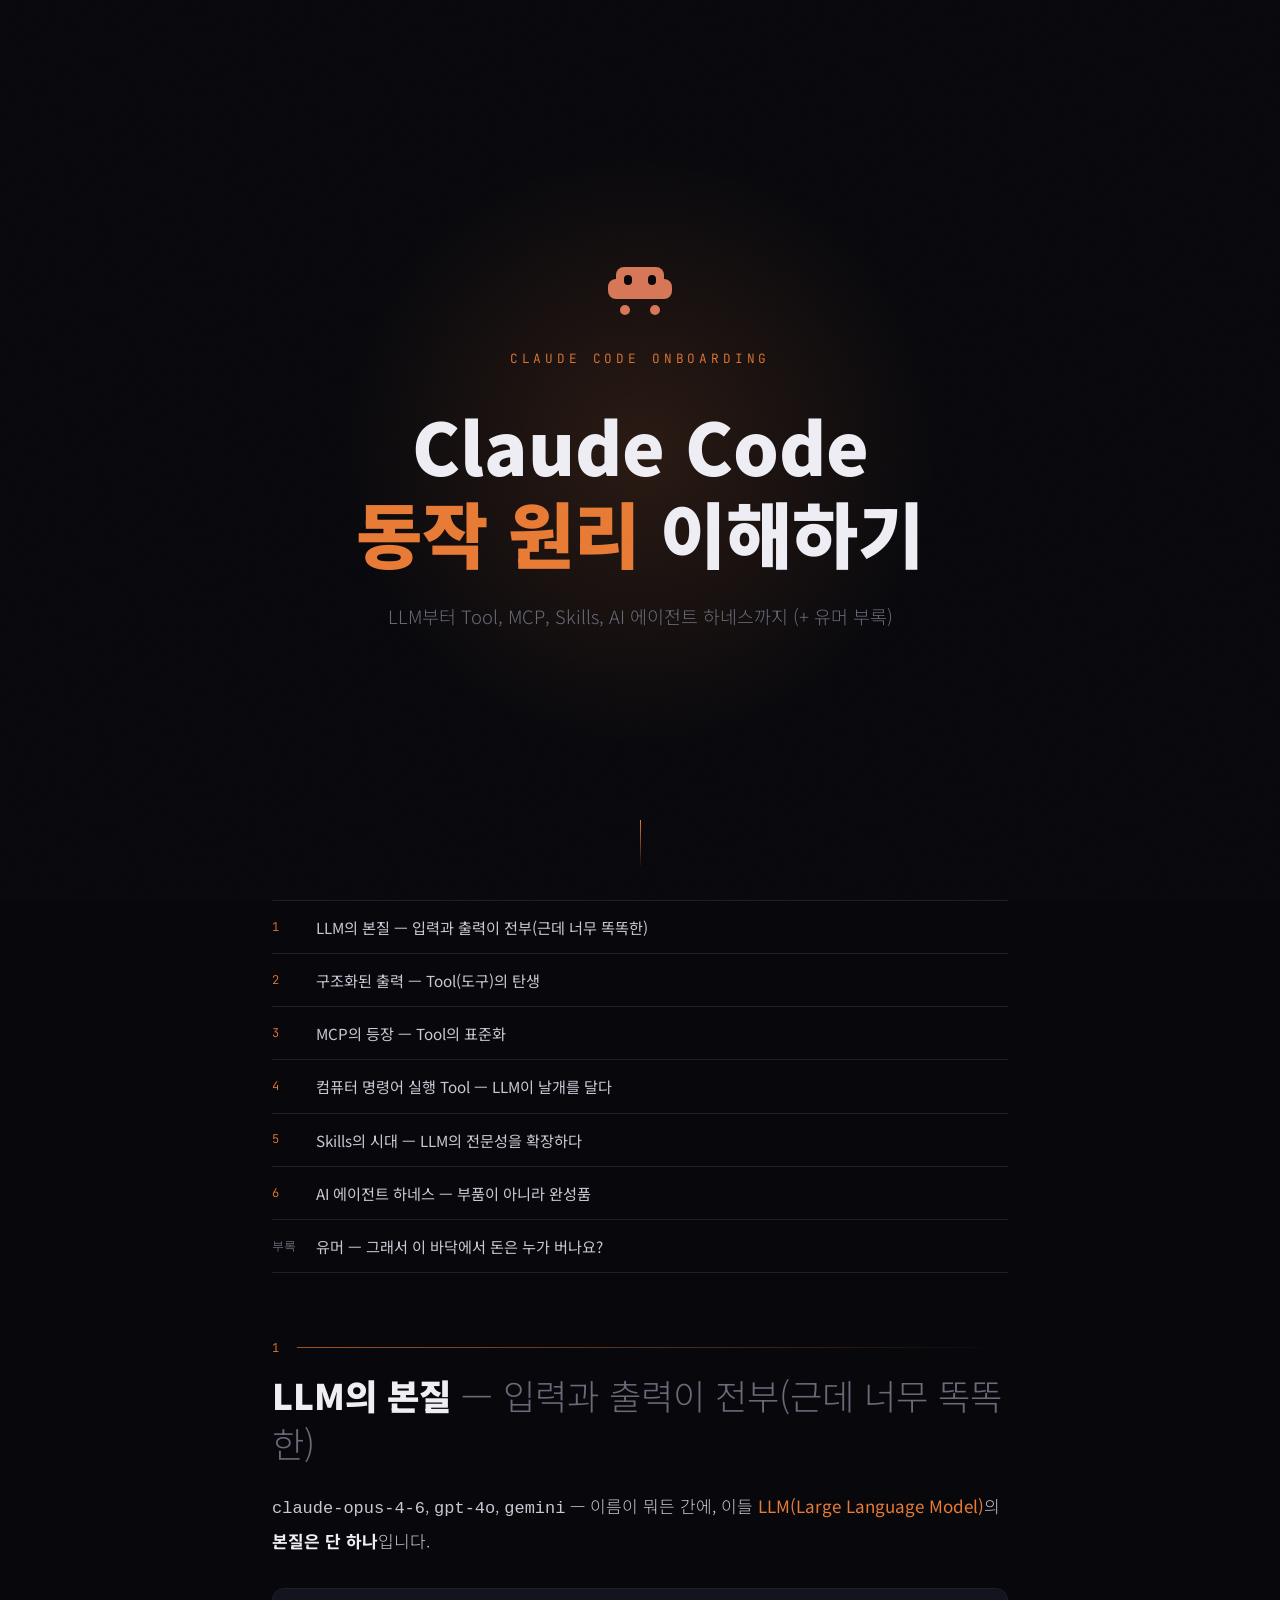
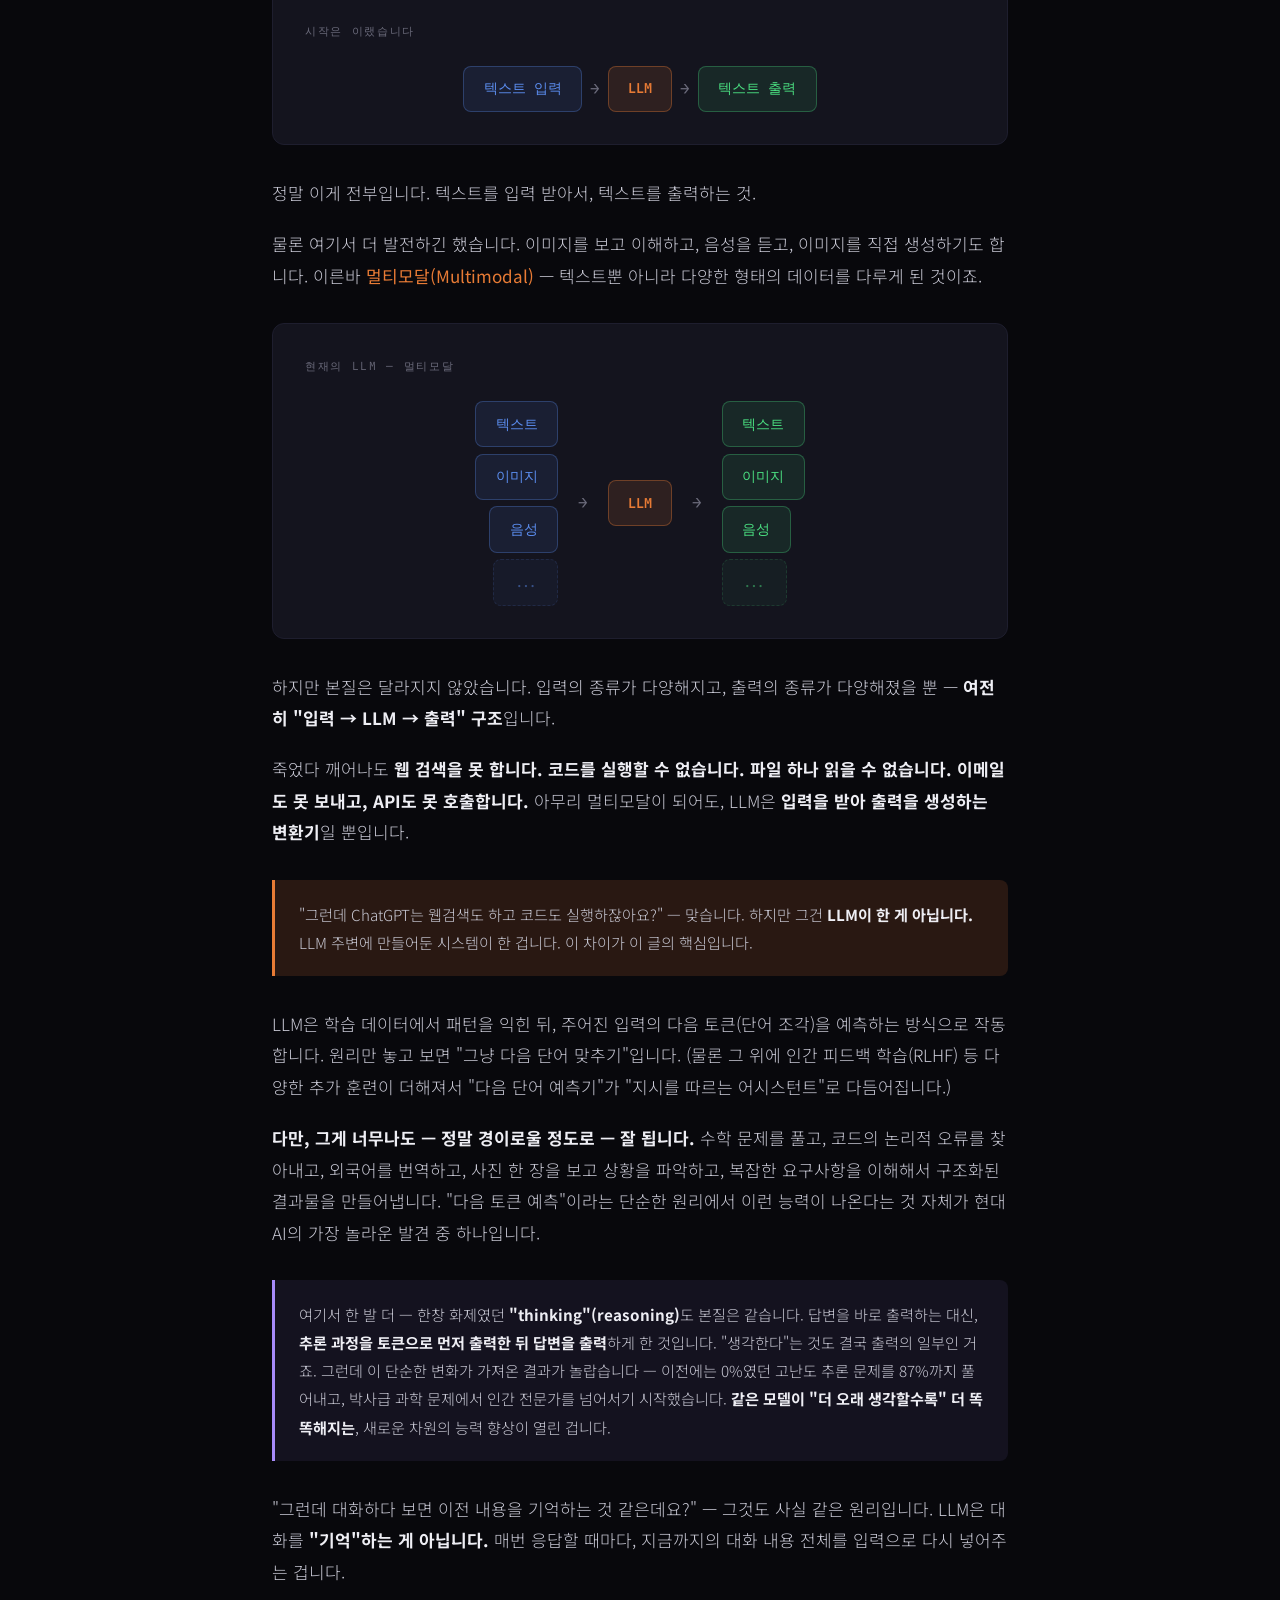
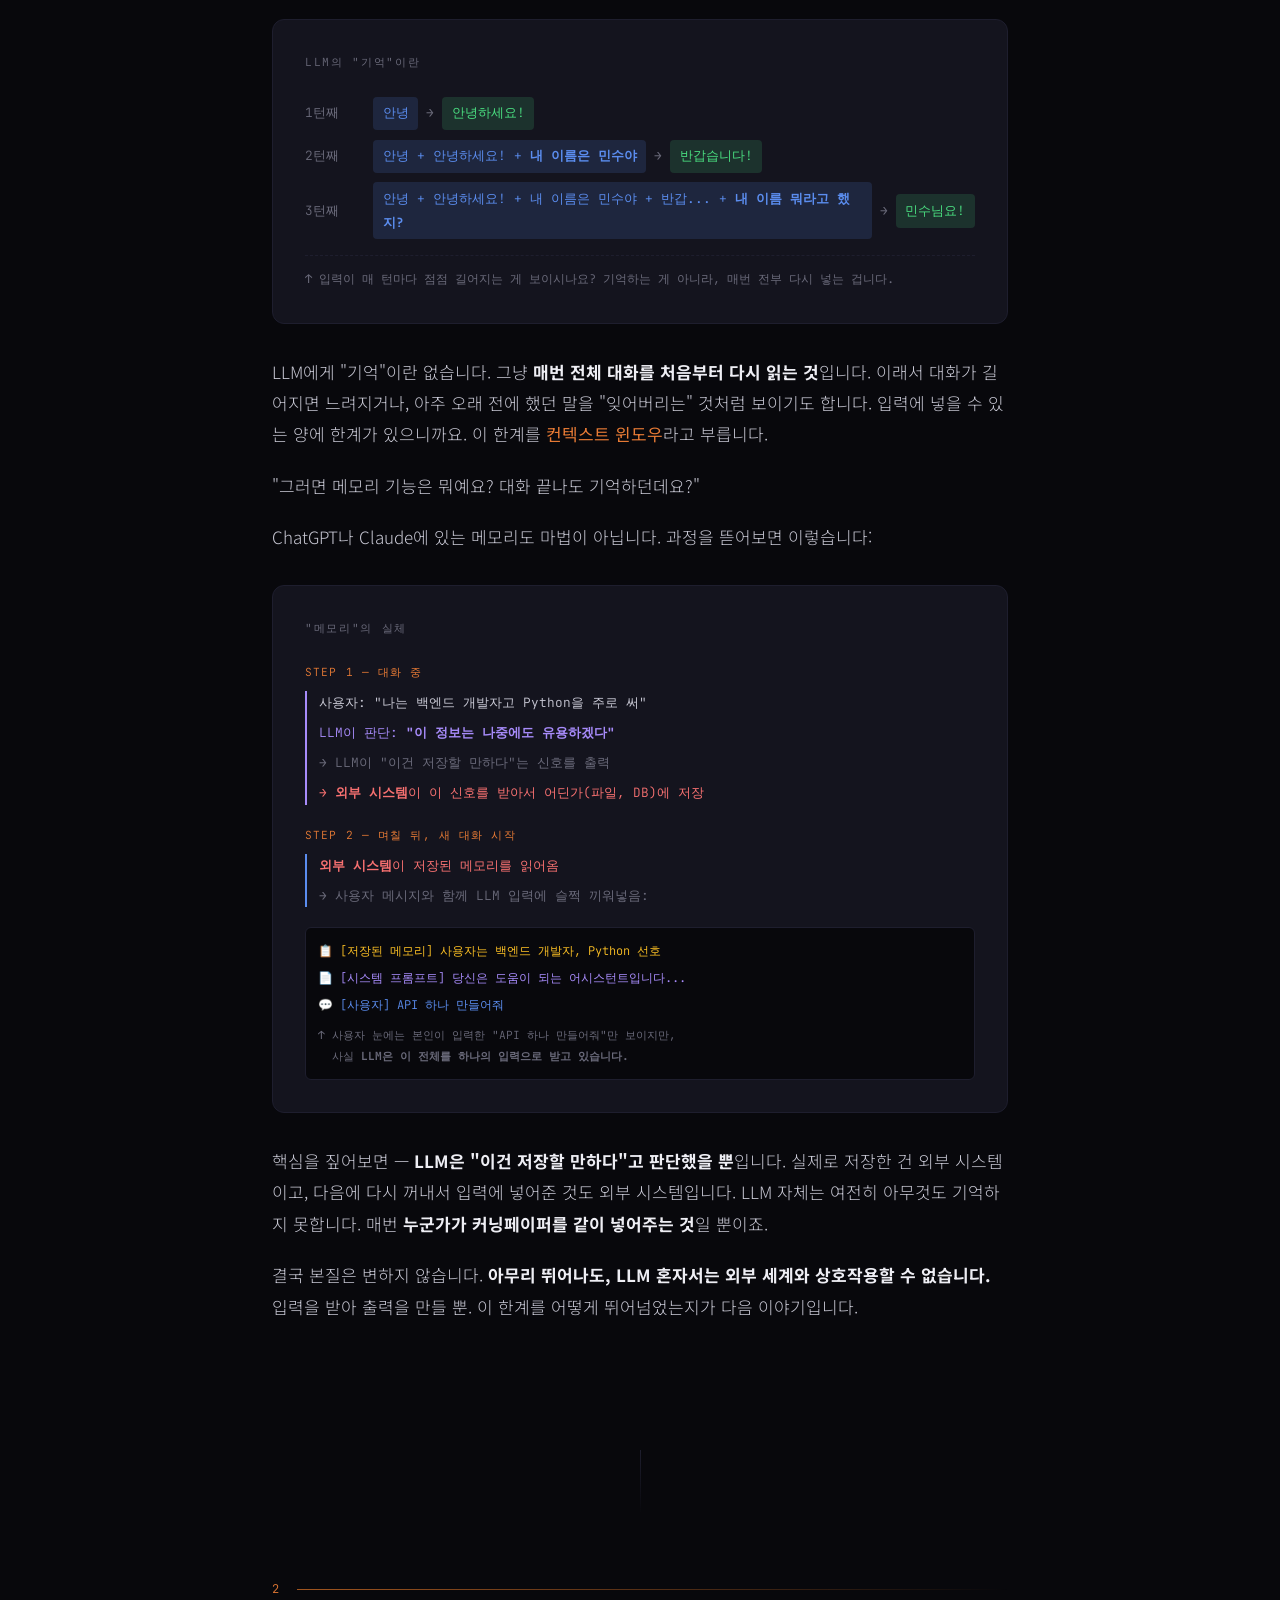
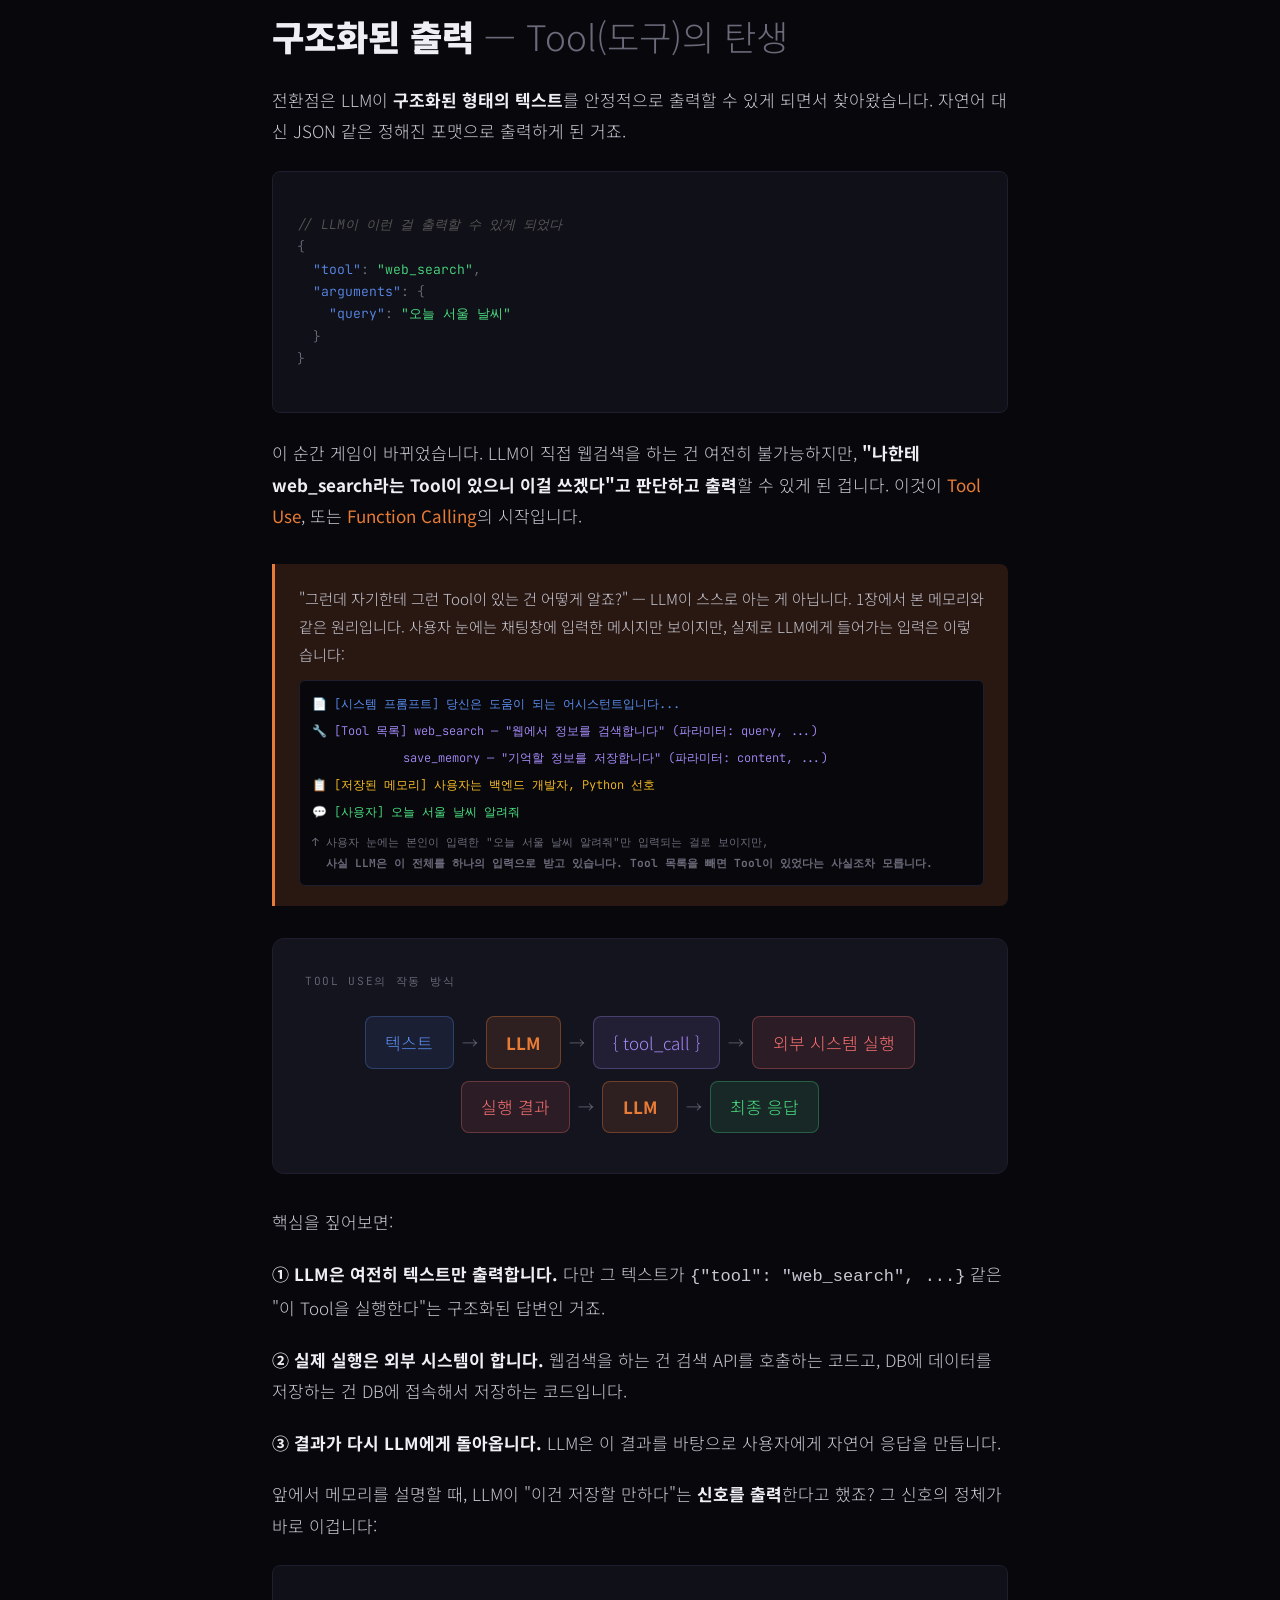
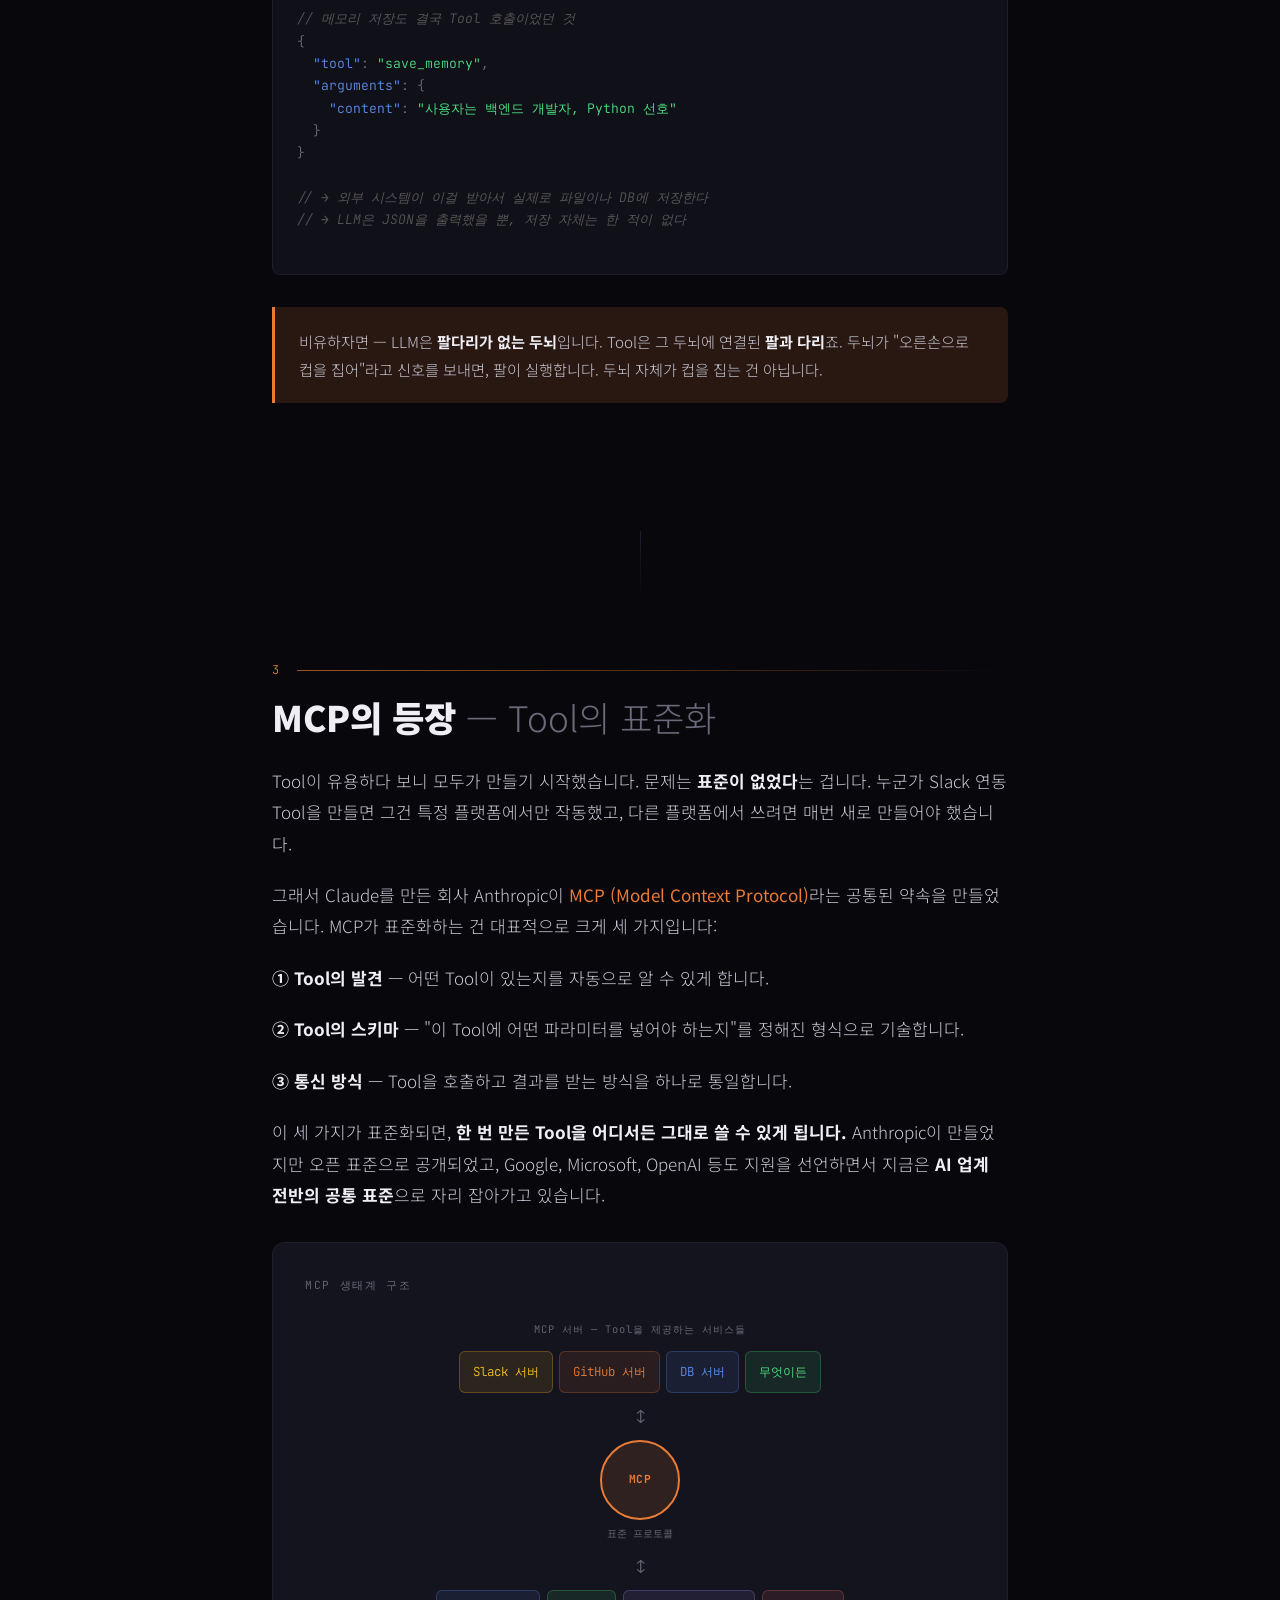
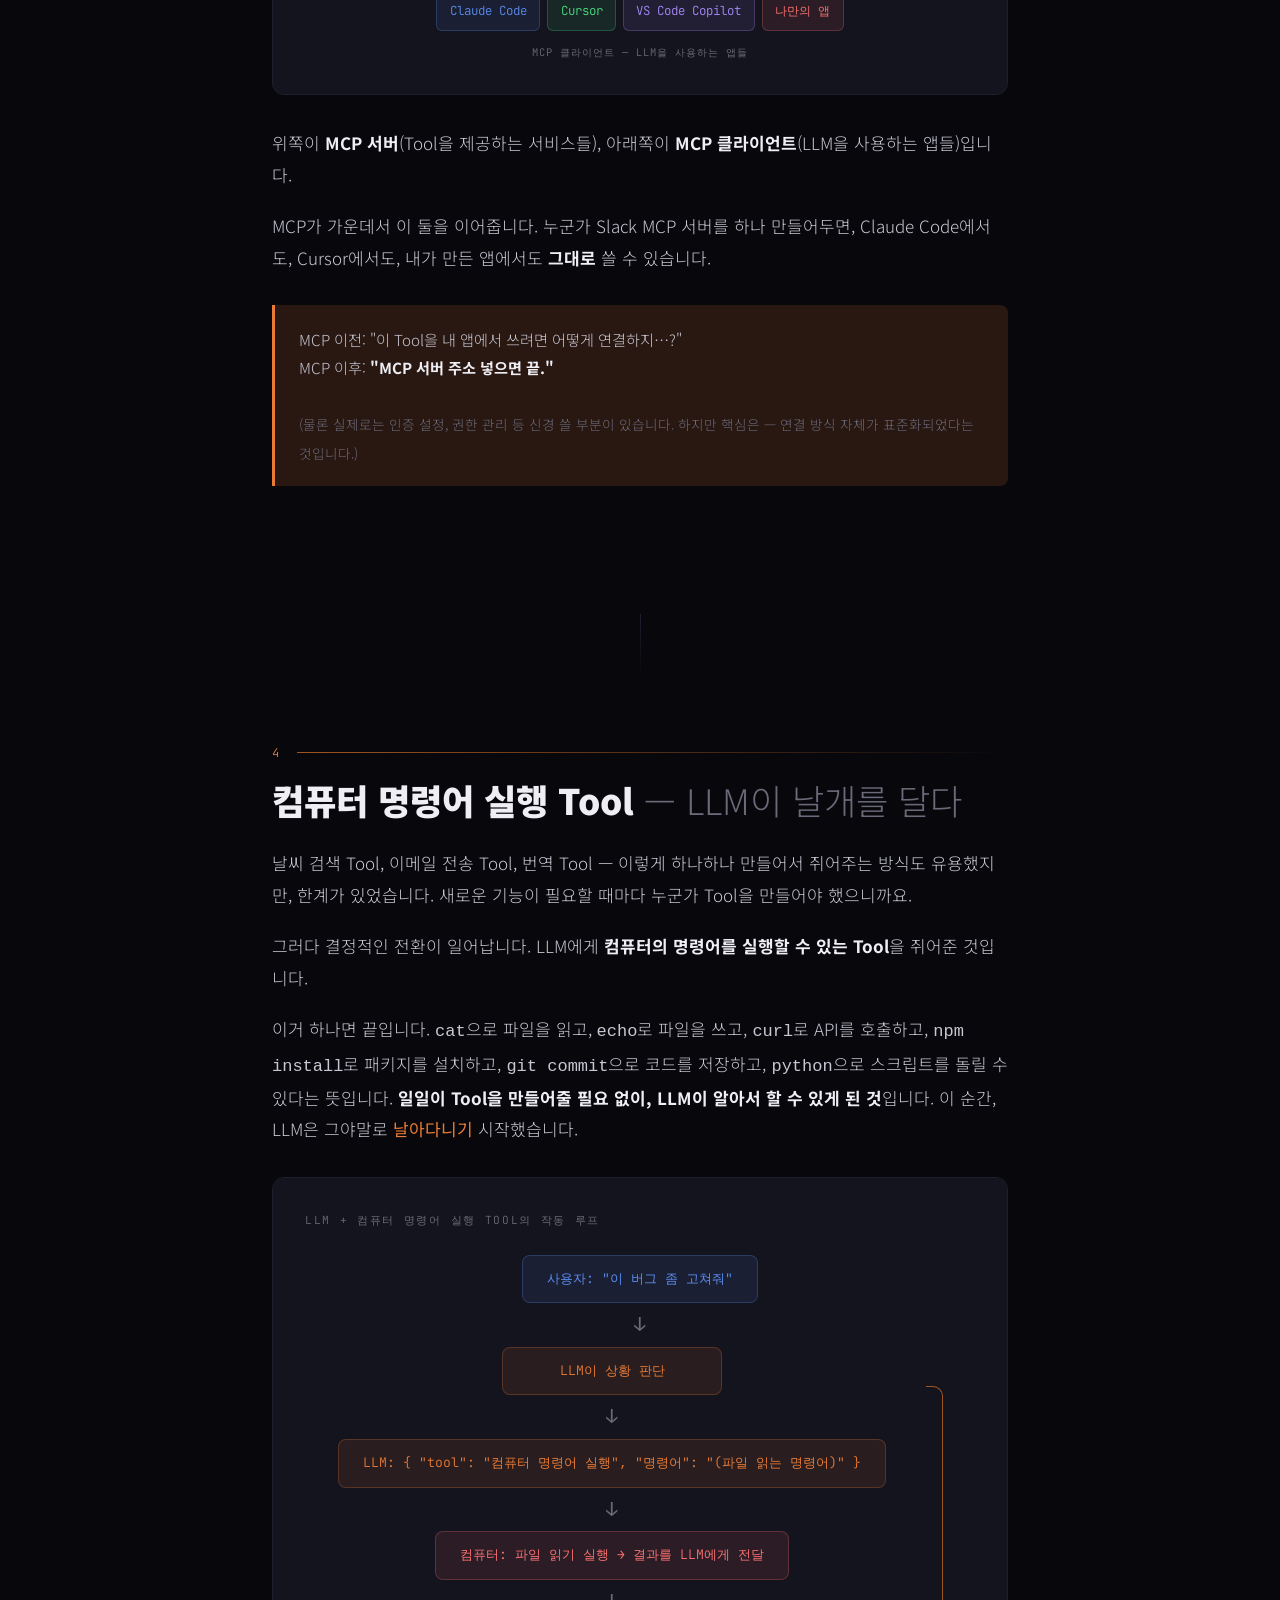
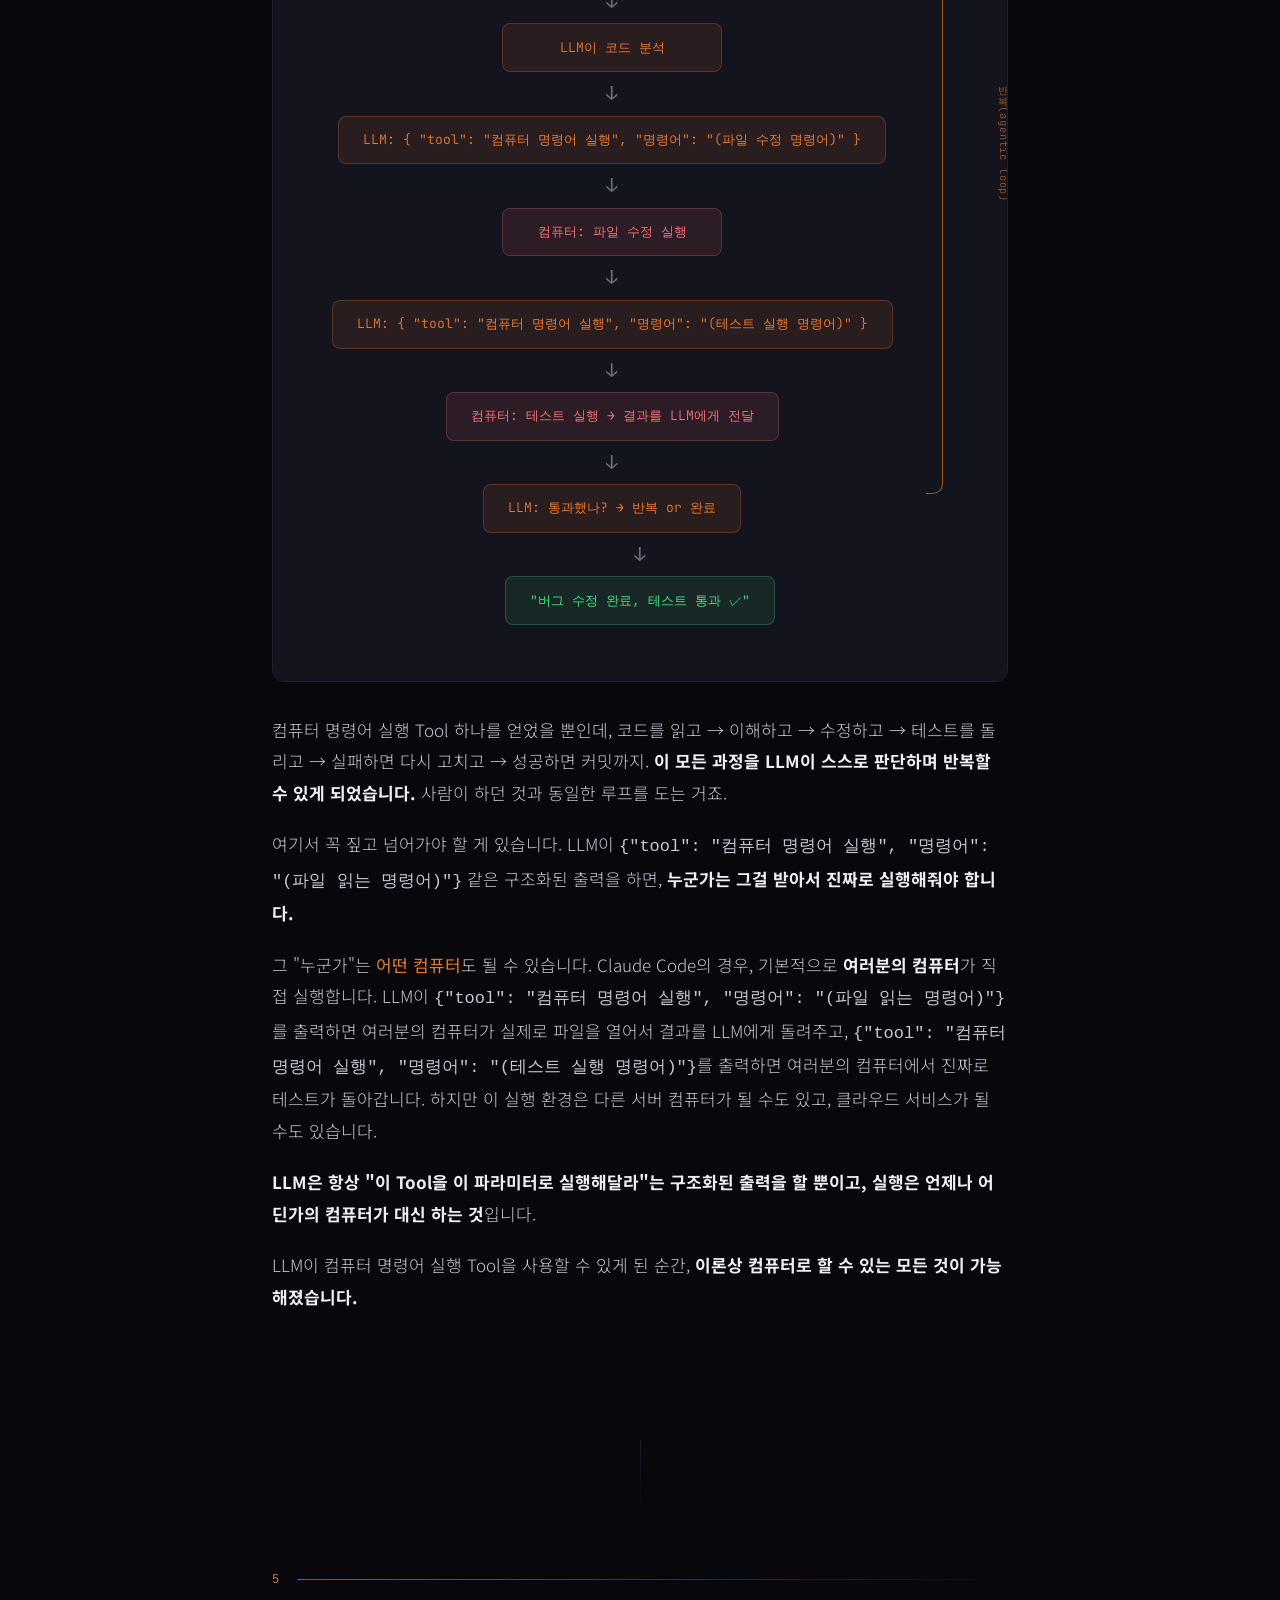
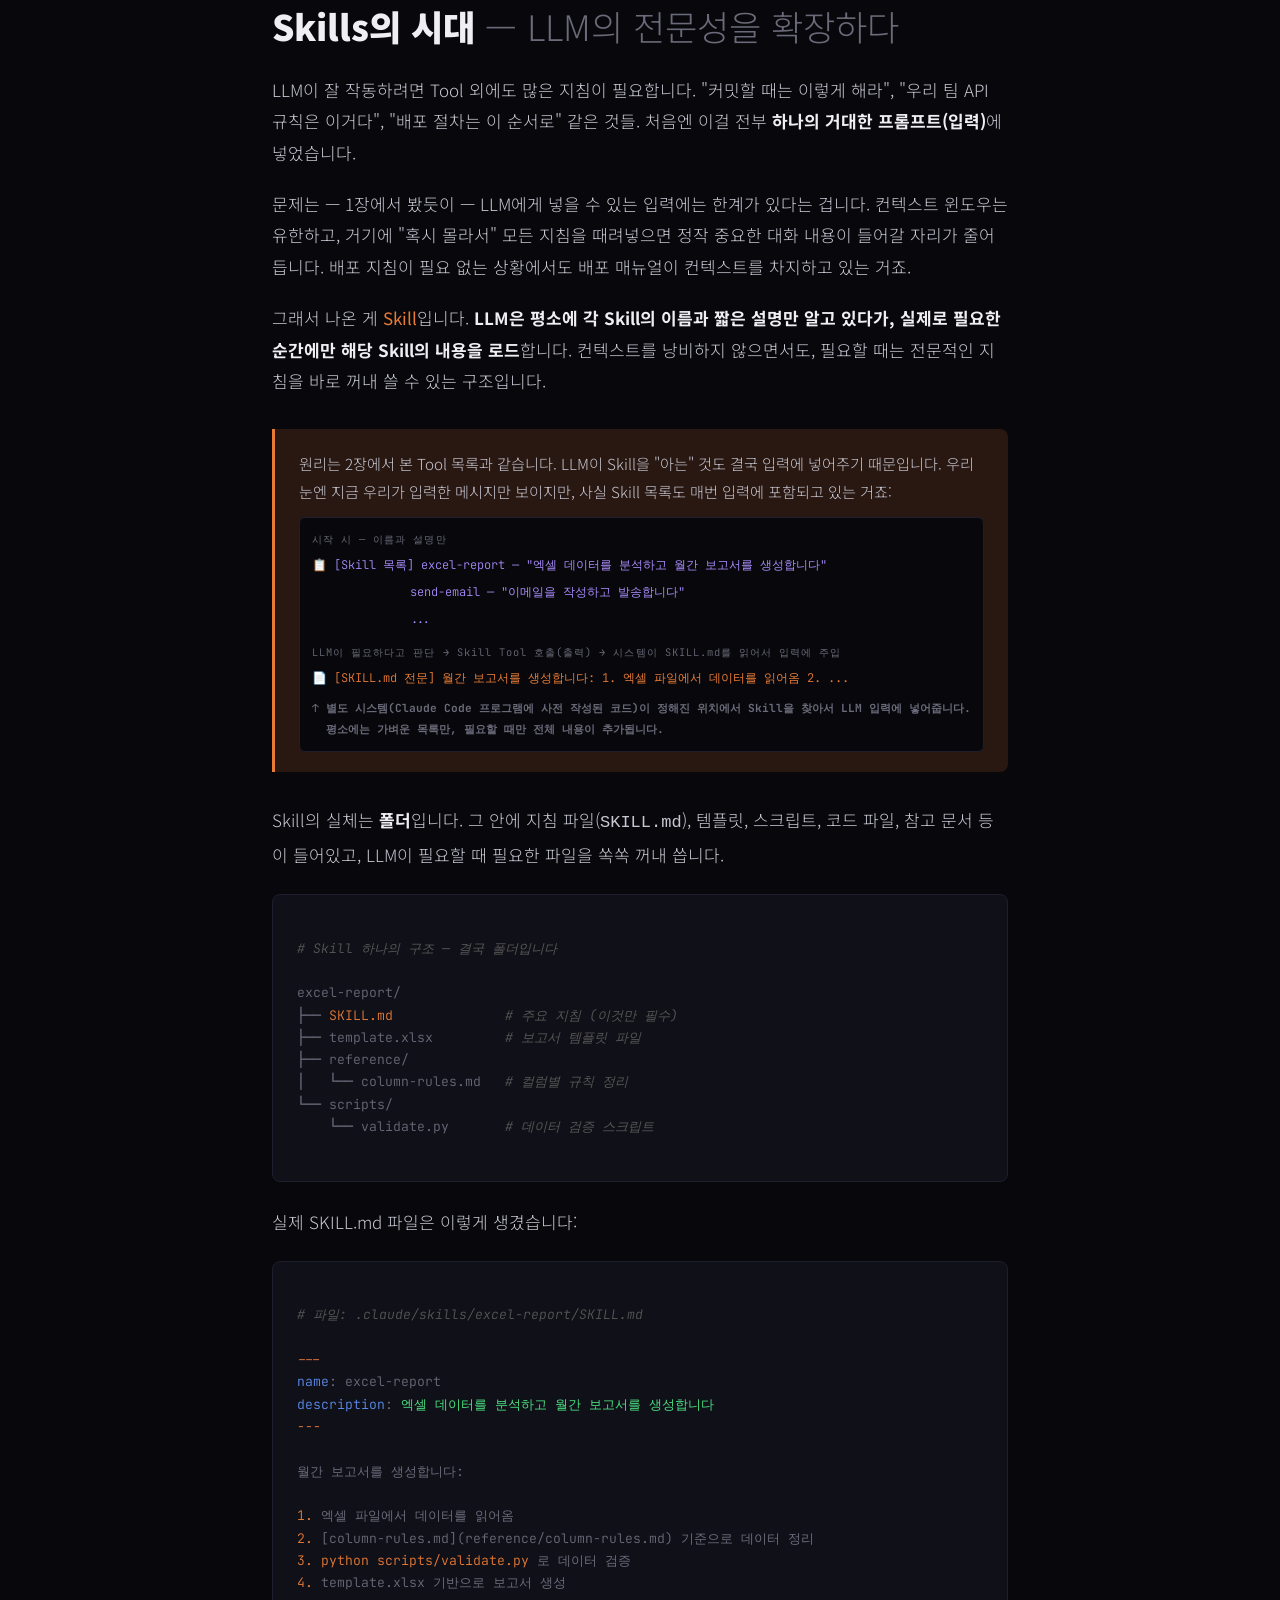
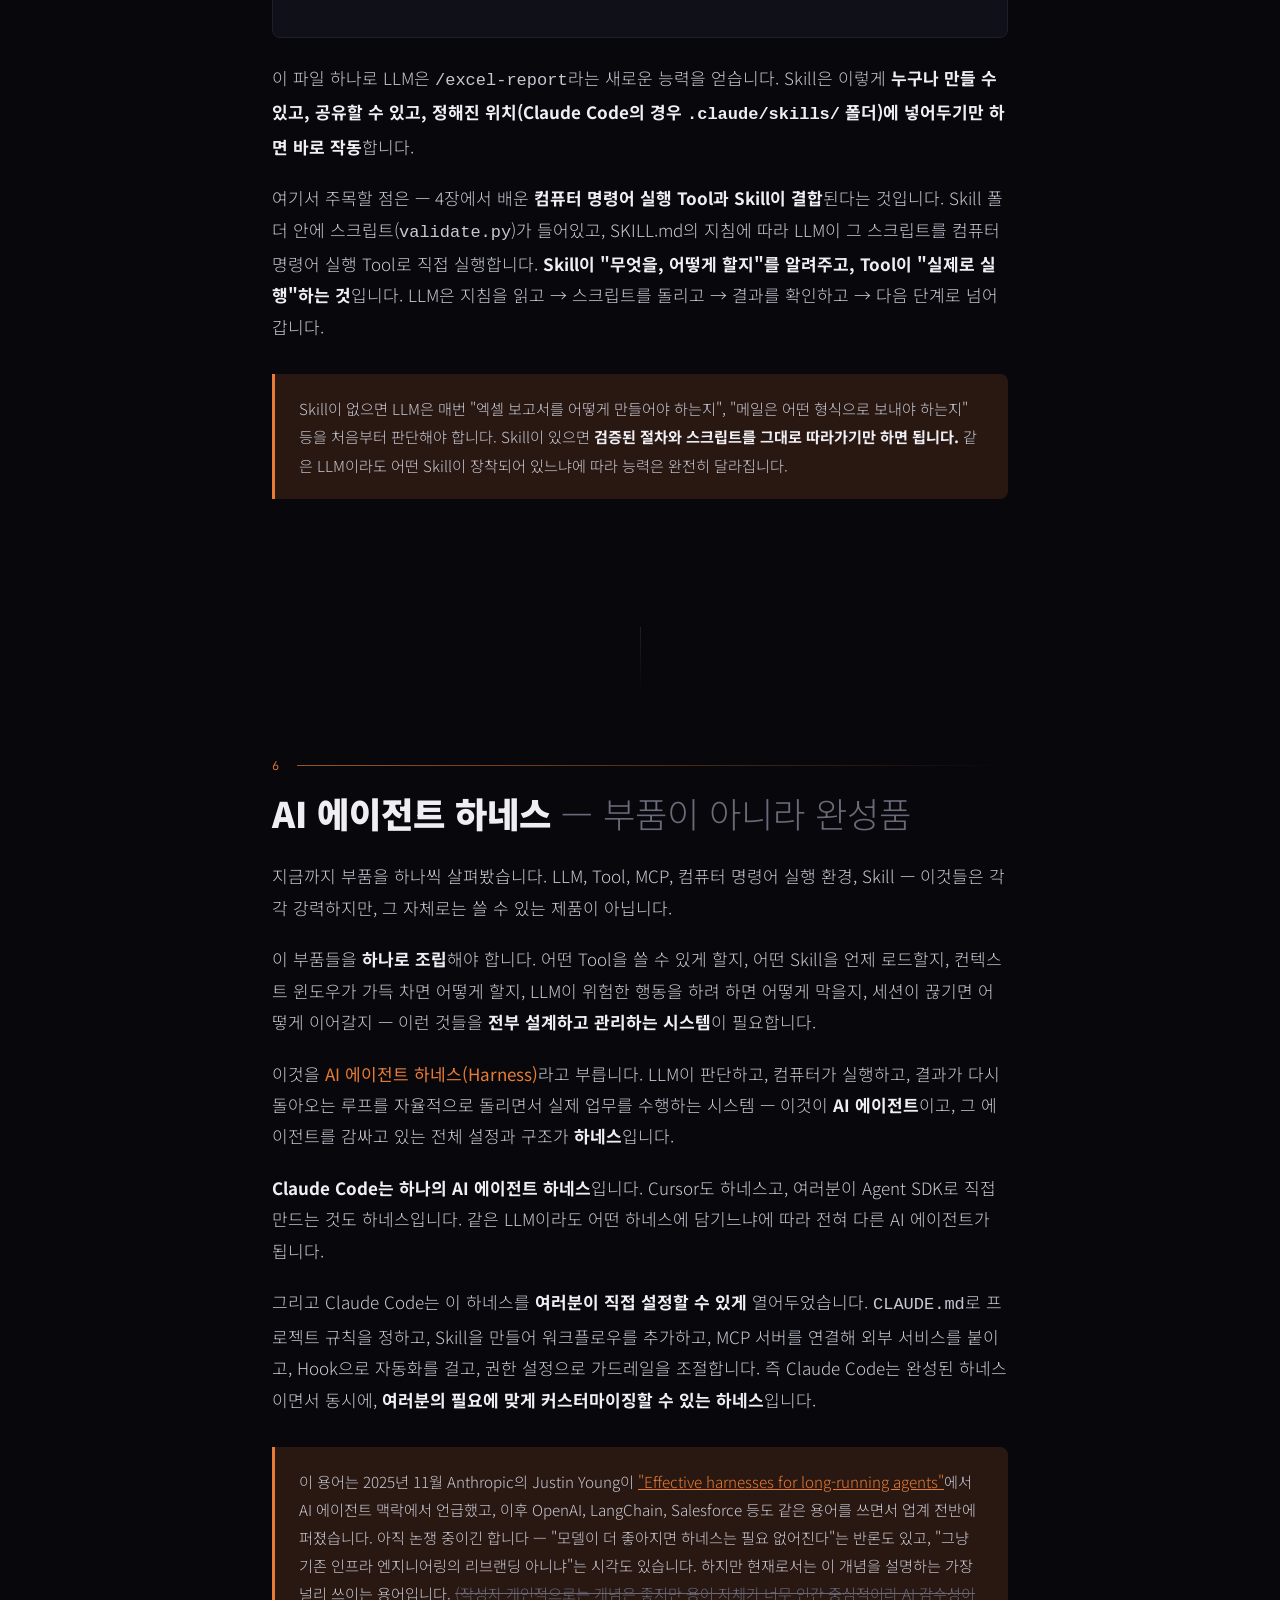
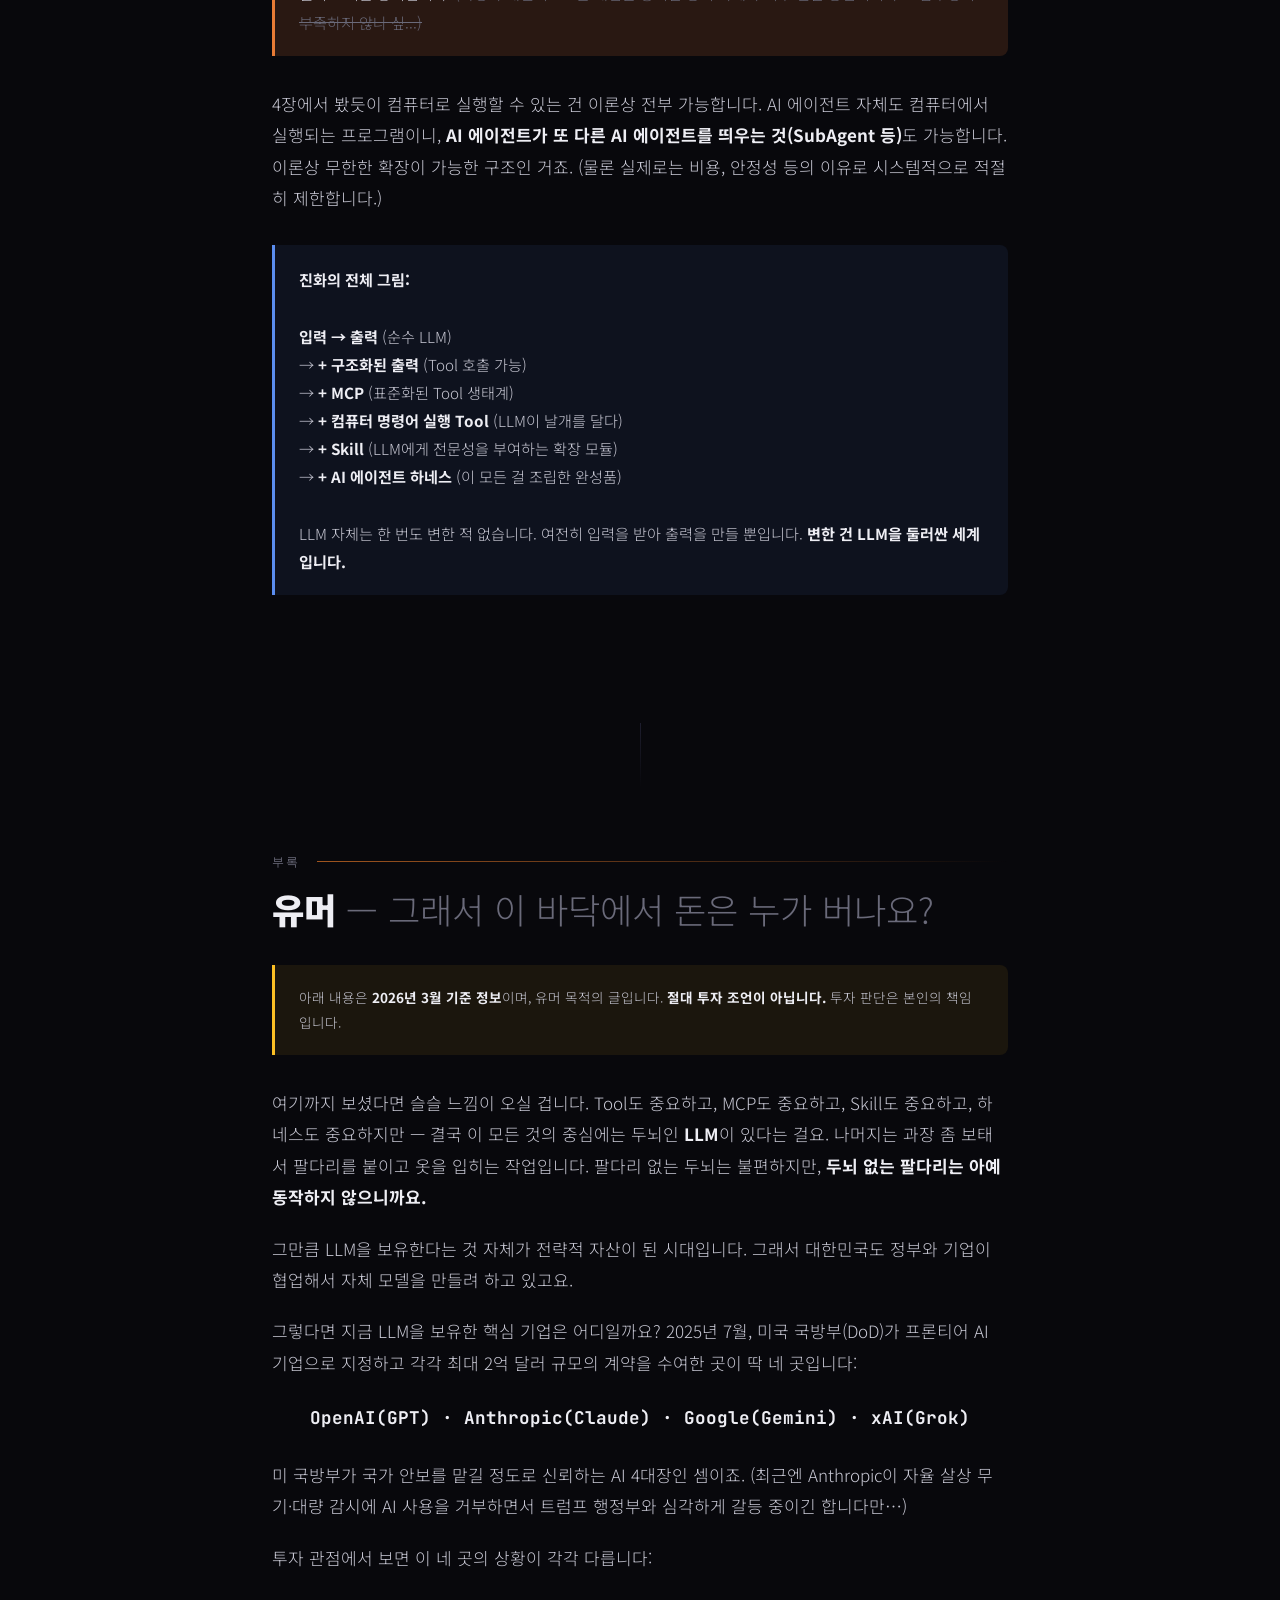
==== commit c90b0200: "Update index.html" ====
--- a/index.html
+++ b/index.html
@@ -722,7 +722,7 @@
 
 <!-- ════════════════════════ TOC ════════════════════════ -->
 <nav class="toc">
-  <a class="toc-item" href="#s1"><span class="toc-num">1</span><span class="toc-label">LLM의 본질 — 입력과 출력, 그게 전부다</span></a>
+  <a class="toc-item" href="#s1"><span class="toc-num">1</span><span class="toc-label">LLM의 본질 — 입력과 출력이 전부(근데 너무 똑똑한)</span></a>
   <a class="toc-item" href="#s2"><span class="toc-num">2</span><span class="toc-label">구조화된 출력 — Tool(도구)의 탄생</span></a>
   <a class="toc-item" href="#s3"><span class="toc-num">3</span><span class="toc-label">MCP의 등장 — Tool의 표준화</span></a>
   <a class="toc-item" href="#s4"><span class="toc-num">4</span><span class="toc-label">컴퓨터 명령어 실행 Tool — LLM이 날개를 달다</span></a>
@@ -737,11 +737,11 @@
   <!-- ────── 1. LLM의 본질 ────── -->
   <article class="section" id="s1">
     <div class="section-number">1</div>
-    <h2>LLM의 본질 <span class="dim">— 입력과 출력, 그게 전부다</span></h2>
+    <h2>LLM의 본질 <span class="dim">— 입력과 출력이 전부(근데 너무 똑똑한)</span></h2>
 
     <p>
       <code>claude-opus-4-6</code>, <code>gpt-4o</code>, <code>gemini</code> — 이름이 뭐든 간에,
-      이들 LLM(Large Language Model)의 <strong>본질은 단 하나</strong>입니다.
+      이들 <span class="highlight">LLM(Large Language Model)</span>의 <strong>본질은 단 하나</strong>입니다.
     </p>
 
     <!-- Diagram: basic LLM -->
@@ -757,10 +757,10 @@
     </div>
 
     <p>
-      처음엔 정말 이게 전부였습니다. 텍스트를 받아서, 텍스트를 뱉는 것.
-    </p>
-    <p>
-      지금은 여기서 더 발전했습니다.
+      정말 이게 전부입니다. 텍스트를 입력 받아서, 텍스트를 출력하는 것.
+    </p>
+    <p>
+      물론 여기서 더 발전하긴 했습니다.
       이미지를 보고 이해하고, 음성을 듣고, 이미지를 직접 생성하기도 합니다.
       이른바 <span class="highlight">멀티모달(Multimodal)</span> — 텍스트뿐 아니라 다양한 형태의 데이터를 다루게 된 것이죠.
     </p>
@@ -789,13 +789,13 @@
     <p>
       하지만 본질은 달라지지 않았습니다.
       입력의 종류가 다양해지고, 출력의 종류가 다양해졌을 뿐 —
-      <strong>여전히 "받아서 뱉는" 구조</strong>입니다.
-    </p>
-
-    <p>
-      죽었다 깨어나도 <span class="highlight">웹 검색을 못 합니다.</span>
+      <strong>여전히 "입력 → LLM → 출력" 구조</strong>입니다.
+    </p>
+
+    <p>
+      죽었다 깨어나도 <strong>웹 검색을 못 합니다.
       코드를 실행할 수 없습니다. 파일 하나 읽을 수 없습니다.
-      이메일도 못 보내고, API도 못 호출합니다.
+      이메일도 못 보내고, API도 못 호출합니다.</strong>
       아무리 멀티모달이 되어도, LLM은 <strong>입력을 받아 출력을 생성하는 변환기</strong>일 뿐입니다.
     </p>
 
@@ -821,6 +821,18 @@
       "다음 토큰 예측"이라는 단순한 원리에서 이런 능력이 나온다는 것 자체가
       현대 AI의 가장 놀라운 발견 중 하나입니다.
     </p>
+    <div class="callout" style="border-left-color: var(--purple); background: rgba(167,139,250,0.08);">
+      <p>
+        여기서 한 발 더 — 한창 화제였던 <strong>"thinking"(reasoning)</strong>도 본질은 같습니다.
+        답변을 바로 출력하는 대신,
+        <strong>추론 과정을 토큰으로 먼저 출력한 뒤 답변을 출력</strong>하게 한 것입니다.
+        "생각한다"는 것도 결국 출력의 일부인 거죠.
+        그런데 이 단순한 변화가 가져온 결과가 놀랍습니다 —
+        이전에는 0%였던 고난도 추론 문제를 87%까지 풀어내고,
+        박사급 과학 문제에서 인간 전문가를 넘어서기 시작했습니다.
+        <strong>같은 모델이 "더 오래 생각할수록" 더 똑똑해지는</strong>, 새로운 차원의 능력 향상이 열린 겁니다.
+      </p>
+    </div>
     <p>
       "그런데 대화하다 보면 이전 내용을 기억하는 것 같은데요?"
       — 그것도 사실 같은 원리입니다.
@@ -897,7 +909,8 @@
           <div style="color: var(--yellow); font-size: 0.75rem;">📋 [저장된 메모리] 사용자는 백엔드 개발자, Python 선호</div>
           <div style="color: var(--purple); font-size: 0.75rem;">📄 [시스템 프롬프트] 당신은 도움이 되는 어시스턴트입니다...</div>
           <div style="color: var(--blue); font-size: 0.75rem;">💬 [사용자] API 하나 만들어줘</div>
-          <div style="color: var(--text-dim); font-size: 0.7rem; margin-top: 0.25rem;">↑ LLM은 이 전체를 하나의 입력으로 받음</div>
+          <div style="color: var(--text-dim); font-size: 0.7rem; margin-top: 0.25rem;">↑ 사용자 눈에는 본인이 입력한 "API 하나 만들어줘"만 보이지만,<br>
+          &nbsp;&nbsp;사실 <strong>LLM은 이 전체를 하나의 입력으로 받고 있습니다.</strong></div>
         </div>
       </div>
     </div>
@@ -940,9 +953,27 @@
 
     <p>
       이 순간 게임이 바뀌었습니다. LLM이 직접 웹검색을 하는 건 여전히 불가능하지만,
-      <strong>"이 함수를 이 파라미터로 호출해줘"라고 요청</strong>할 수 있게 된 겁니다.
+      <strong>"나한테 web_search라는 Tool이 있으니 이걸 쓰겠다"고 판단하고 출력</strong>할 수 있게 된 겁니다.
       이것이 <span class="highlight">Tool Use</span>, 또는 <span class="highlight">Function Calling</span>의 시작입니다.
     </p>
+
+    <div class="callout">
+      <p>
+        "그런데 자기한테 그런 Tool이 있는 건 어떻게 알죠?"
+        — LLM이 스스로 아는 게 아닙니다. 1장에서 본 메모리와 같은 원리입니다.
+        사용자 눈에는 채팅창에 입력한 메시지만 보이지만,
+        실제로 LLM에게 들어가는 입력은 이렇습니다:
+      </p>
+      <div style="display: flex; flex-direction: column; gap: 0.3rem; padding: 0.75rem; background: var(--bg); border-radius: 6px; border: 1px solid var(--border); font-family: var(--font-mono); font-size: 0.75rem; margin-top: 0.75rem;">
+        <div style="color: var(--blue);">📄 [시스템 프롬프트] 당신은 도움이 되는 어시스턴트입니다...</div>
+        <div style="color: var(--purple);">🔧 [Tool 목록] web_search — "웹에서 정보를 검색합니다" (파라미터: query, ...)</div>
+        <div style="color: var(--purple);">&nbsp;&nbsp;&nbsp;&nbsp;&nbsp;&nbsp;&nbsp;&nbsp;&nbsp;&nbsp;&nbsp;&nbsp;&nbsp;save_memory — "기억할 정보를 저장합니다" (파라미터: content, ...)</div>
+        <div style="color: var(--yellow);">📋 [저장된 메모리] 사용자는 백엔드 개발자, Python 선호</div>
+        <div style="color: var(--green);">💬 [사용자] 오늘 서울 날씨 알려줘</div>
+        <div style="color: var(--text-dim); font-size: 0.7rem; margin-top: 0.25rem;">↑ 사용자 눈에는 본인이 입력한 "오늘 서울 날씨 알려줘"만 입력되는 걸로 보이지만,<br>
+        &nbsp;&nbsp;<strong>사실 LLM은 이 전체를 하나의 입력으로 받고 있습니다. Tool 목록을 빼면 Tool이 있었다는 사실조차 모릅니다.</strong></div>
+      </div>
+    </div>
 
     <!-- Diagram: Tool Use flow -->
     <div class="diagram">
@@ -969,7 +1000,7 @@
       핵심을 짚어보면:
     </p>
     <p>
-      <strong>① LLM은 여전히 텍스트만 출력합니다.</strong> 다만 그 텍스트가 "이 Tool을 실행해달라"는 구조화된 요청인 거죠.
+      <strong>① LLM은 여전히 텍스트만 출력합니다.</strong> 다만 그 텍스트가 <code>{"tool": "web_search", ...}</code> 같은 "이 Tool을 실행한다"는 구조화된 답변인 거죠.
     </p>
     <p>
       <strong>② 실제 실행은 외부 시스템이 합니다.</strong> 웹검색을 하는 건 검색 API를 호출하는 코드고, DB에 데이터를 저장하는 건 DB에 접속해서 저장하는 코드입니다.
@@ -1125,7 +1156,7 @@
           </div>
           <div class="agent-arrow">↓</div>
           <div class="agent-step" style="background: rgba(232,123,53,0.1); border: 1px solid rgba(232,123,53,0.25); color: var(--accent);">
-            LLM: { "tool": "컴퓨터 명령어 실행", "명령어": "(파일 읽기)" }
+            LLM: { "tool": "컴퓨터 명령어 실행", "명령어": "(파일 읽는 명령어)" }
           </div>
           <div class="agent-arrow">↓</div>
           <div class="agent-step" style="background: rgba(248,113,113,0.1); border: 1px solid rgba(248,113,113,0.25); color: var(--red);">
@@ -1137,7 +1168,7 @@
           </div>
           <div class="agent-arrow">↓</div>
           <div class="agent-step" style="background: rgba(232,123,53,0.1); border: 1px solid rgba(232,123,53,0.25); color: var(--accent);">
-            LLM: { "tool": "컴퓨터 명령어 실행", "명령어": "(파일 수정)" }
+            LLM: { "tool": "컴퓨터 명령어 실행", "명령어": "(파일 수정 명령어)" }
           </div>
           <div class="agent-arrow">↓</div>
           <div class="agent-step" style="background: rgba(248,113,113,0.1); border: 1px solid rgba(248,113,113,0.25); color: var(--red);">
@@ -1145,7 +1176,7 @@
           </div>
           <div class="agent-arrow">↓</div>
           <div class="agent-step" style="background: rgba(232,123,53,0.1); border: 1px solid rgba(232,123,53,0.25); color: var(--accent);">
-            LLM: { "tool": "컴퓨터 명령어 실행", "명령어": "(테스트 실행)" }
+            LLM: { "tool": "컴퓨터 명령어 실행", "명령어": "(테스트 실행 명령어)" }
           </div>
           <div class="agent-arrow">↓</div>
           <div class="agent-step" style="background: rgba(248,113,113,0.1); border: 1px solid rgba(248,113,113,0.25); color: var(--red);">
@@ -1174,14 +1205,14 @@
 
     <p>
       여기서 꼭 짚고 넘어가야 할 게 있습니다.
-      LLM이 <code>{"tool": "컴퓨터 명령어 실행", "명령어": "(파일 읽기)"}</code> 같은 구조화된 출력을 하면,
+      LLM이 <code>{"tool": "컴퓨터 명령어 실행", "명령어": "(파일 읽는 명령어)"}</code> 같은 구조화된 출력을 하면,
       <strong>누군가는 그걸 받아서 진짜로 실행해줘야 합니다.</strong>
     </p>
     <p>
       그 "누군가"는 <span class="highlight">어떤 컴퓨터</span>도 될 수 있습니다.
       Claude Code의 경우, 기본적으로 <strong>여러분의 컴퓨터</strong>가 직접 실행합니다.
-      LLM이 "파일을 읽어달라"고 출력하면 여러분의 컴퓨터가 실제로 파일을 열어서 결과를 LLM에게 돌려주고,
-      "테스트를 실행해달라"고 출력하면 여러분의 컴퓨터에서 진짜로 테스트가 돌아갑니다.
+      LLM이 <code>{"tool": "컴퓨터 명령어 실행", "명령어": "(파일 읽는 명령어)"}</code>를 출력하면 여러분의 컴퓨터가 실제로 파일을 열어서 결과를 LLM에게 돌려주고,
+      <code>{"tool": "컴퓨터 명령어 실행", "명령어": "(테스트 실행 명령어)"}</code>를 출력하면 여러분의 컴퓨터에서 진짜로 테스트가 돌아갑니다.
       하지만 이 실행 환경은 다른 서버 컴퓨터가 될 수도 있고, 클라우드 서비스가 될 수도 있습니다.
     </p>
     <p>
@@ -1218,6 +1249,25 @@
       실제로 필요한 순간에만 해당 Skill의 내용을 로드</strong>합니다.
       컨텍스트를 낭비하지 않으면서도, 필요할 때는 전문적인 지침을 바로 꺼내 쓸 수 있는 구조입니다.
     </p>
+
+    <div class="callout">
+      <p>
+        원리는 2장에서 본 Tool 목록과 같습니다.
+        LLM이 Skill을 "아는" 것도 결국 입력에 넣어주기 때문입니다.
+        우리 눈엔 지금 우리가 입력한 메시지만 보이지만,
+        사실 Skill 목록도 매번 입력에 포함되고 있는 거죠:
+      </p>
+      <div style="display: flex; flex-direction: column; gap: 0.3rem; padding: 0.75rem; background: var(--bg); border-radius: 6px; border: 1px solid var(--border); font-family: var(--font-mono); font-size: 0.75rem; margin-top: 0.75rem;">
+        <div style="color: var(--text-dim); font-size: 0.65rem; letter-spacing: 0.1em;">시작 시 — 이름과 설명만</div>
+        <div style="color: var(--purple);">📋 [Skill 목록] excel-report — "엑셀 데이터를 분석하고 월간 보고서를 생성합니다"</div>
+        <div style="color: var(--purple);">&nbsp;&nbsp;&nbsp;&nbsp;&nbsp;&nbsp;&nbsp;&nbsp;&nbsp;&nbsp;&nbsp;&nbsp;&nbsp;&nbsp;send-email — "이메일을 작성하고 발송합니다"</div>
+        <div style="color: var(--purple);">&nbsp;&nbsp;&nbsp;&nbsp;&nbsp;&nbsp;&nbsp;&nbsp;&nbsp;&nbsp;&nbsp;&nbsp;&nbsp;&nbsp;...</div>
+        <div style="color: var(--text-dim); font-size: 0.65rem; letter-spacing: 0.1em; margin-top: 0.5rem;">LLM이 필요하다고 판단 → Skill Tool 호출(출력) → 시스템이 SKILL.md를 읽어서 입력에 주입</div>
+        <div style="color: var(--accent);">📄 [SKILL.md 전문] 월간 보고서를 생성합니다: 1. 엑셀 파일에서 데이터를 읽어옴 2. ...</div>
+        <div style="color: var(--text-dim); font-size: 0.7rem; margin-top: 0.25rem;">↑ <strong>별도 시스템(Claude Code 프로그램에 사전 작성된 코드)이 정해진 위치에서 Skill을 찾아서 LLM 입력에 넣어줍니다.<br>
+        &nbsp;&nbsp;평소에는 가벼운 목록만, 필요할 때만 전체 내용이 추가됩니다.</strong></div>
+      </div>
+    </div>
 
     <p>
       Skill의 실체는 <strong>폴더</strong>입니다.
@@ -1259,14 +1309,15 @@
 
     <p>
       이 파일 하나로 LLM은 <code>/excel-report</code>라는 새로운 능력을 얻습니다.
-      Skill은 이렇게 <strong>누구나 만들 수 있고, 공유할 수 있고, 꽂으면 바로 작동</strong>합니다.
+      Skill은 이렇게 <strong>누구나 만들 수 있고, 공유할 수 있고,
+      정해진 위치(Claude Code의 경우 <code>.claude/skills/</code> 폴더)에 넣어두기만 하면 바로 작동</strong>합니다.
     </p>
 
     <p>
       여기서 주목할 점은 — 4장에서 배운 <strong>컴퓨터 명령어 실행 Tool과 Skill이 결합</strong>된다는 것입니다.
       Skill 폴더 안에 스크립트(<code>validate.py</code>)가 들어있고,
       SKILL.md의 지침에 따라 LLM이 그 스크립트를 컴퓨터 명령어 실행 Tool로 직접 실행합니다.
-      <strong>Skill이 "무엇을, 어떤 순서로 할지"를 알려주고, Tool이 "실제로 실행"하는 것</strong>입니다.
+      <strong>Skill이 "무엇을, 어떻게 할지"를 알려주고, Tool이 "실제로 실행"하는 것</strong>입니다.
       LLM은 지침을 읽고 → 스크립트를 돌리고 → 결과를 확인하고 → 다음 단계로 넘어갑니다.
     </p>
 
@@ -1375,13 +1426,12 @@
       Tool도 중요하고, MCP도 중요하고, Skill도 중요하고, 하네스도 중요하지만 —
       결국 이 모든 것의 중심에는 두뇌인 <strong>LLM</strong>이 있다는 걸요.
       나머지는 과장 좀 보태서 팔다리를 붙이고 옷을 입히는 작업입니다.
-      팔다리 없는 두뇌는 불편하지만, <strong>두뇌 없는 팔다리는 아예 쓸모가 없으니까요.</strong>
-    </p>
-
-    <p>
-      그래서 전 세계가 자체 LLM을 만들려고 난리입니다.
-      대한민국도 정부와 기업이 협업해서 자체 모델을 만들려 하고 있고요.
+      팔다리 없는 두뇌는 불편하지만, <strong>두뇌 없는 팔다리는 아예 동작하지 않으니까요.</strong>
+    </p>
+
+    <p>
       그만큼 LLM을 보유한다는 것 자체가 전략적 자산이 된 시대입니다.
+      그래서 대한민국도 정부와 기업이 협업해서 자체 모델을 만들려 하고 있고요.
     </p>
 
     <p>
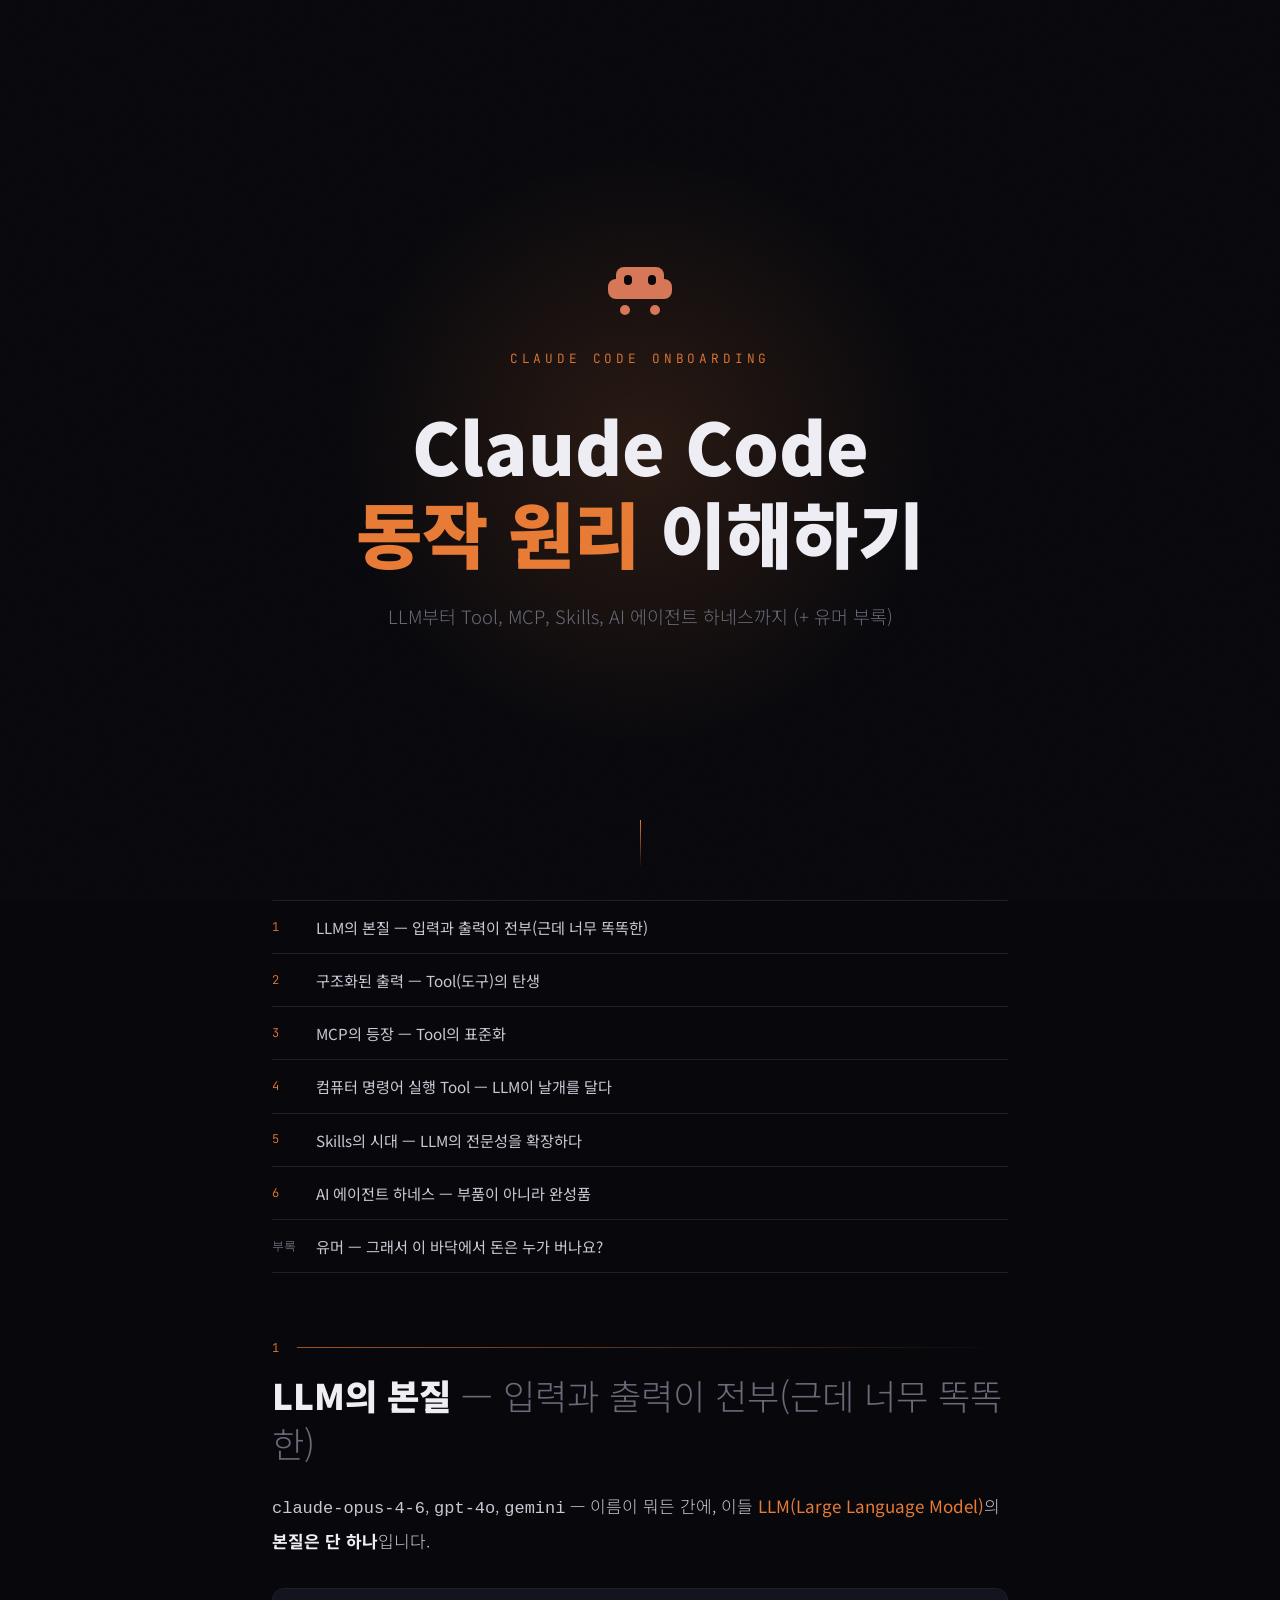
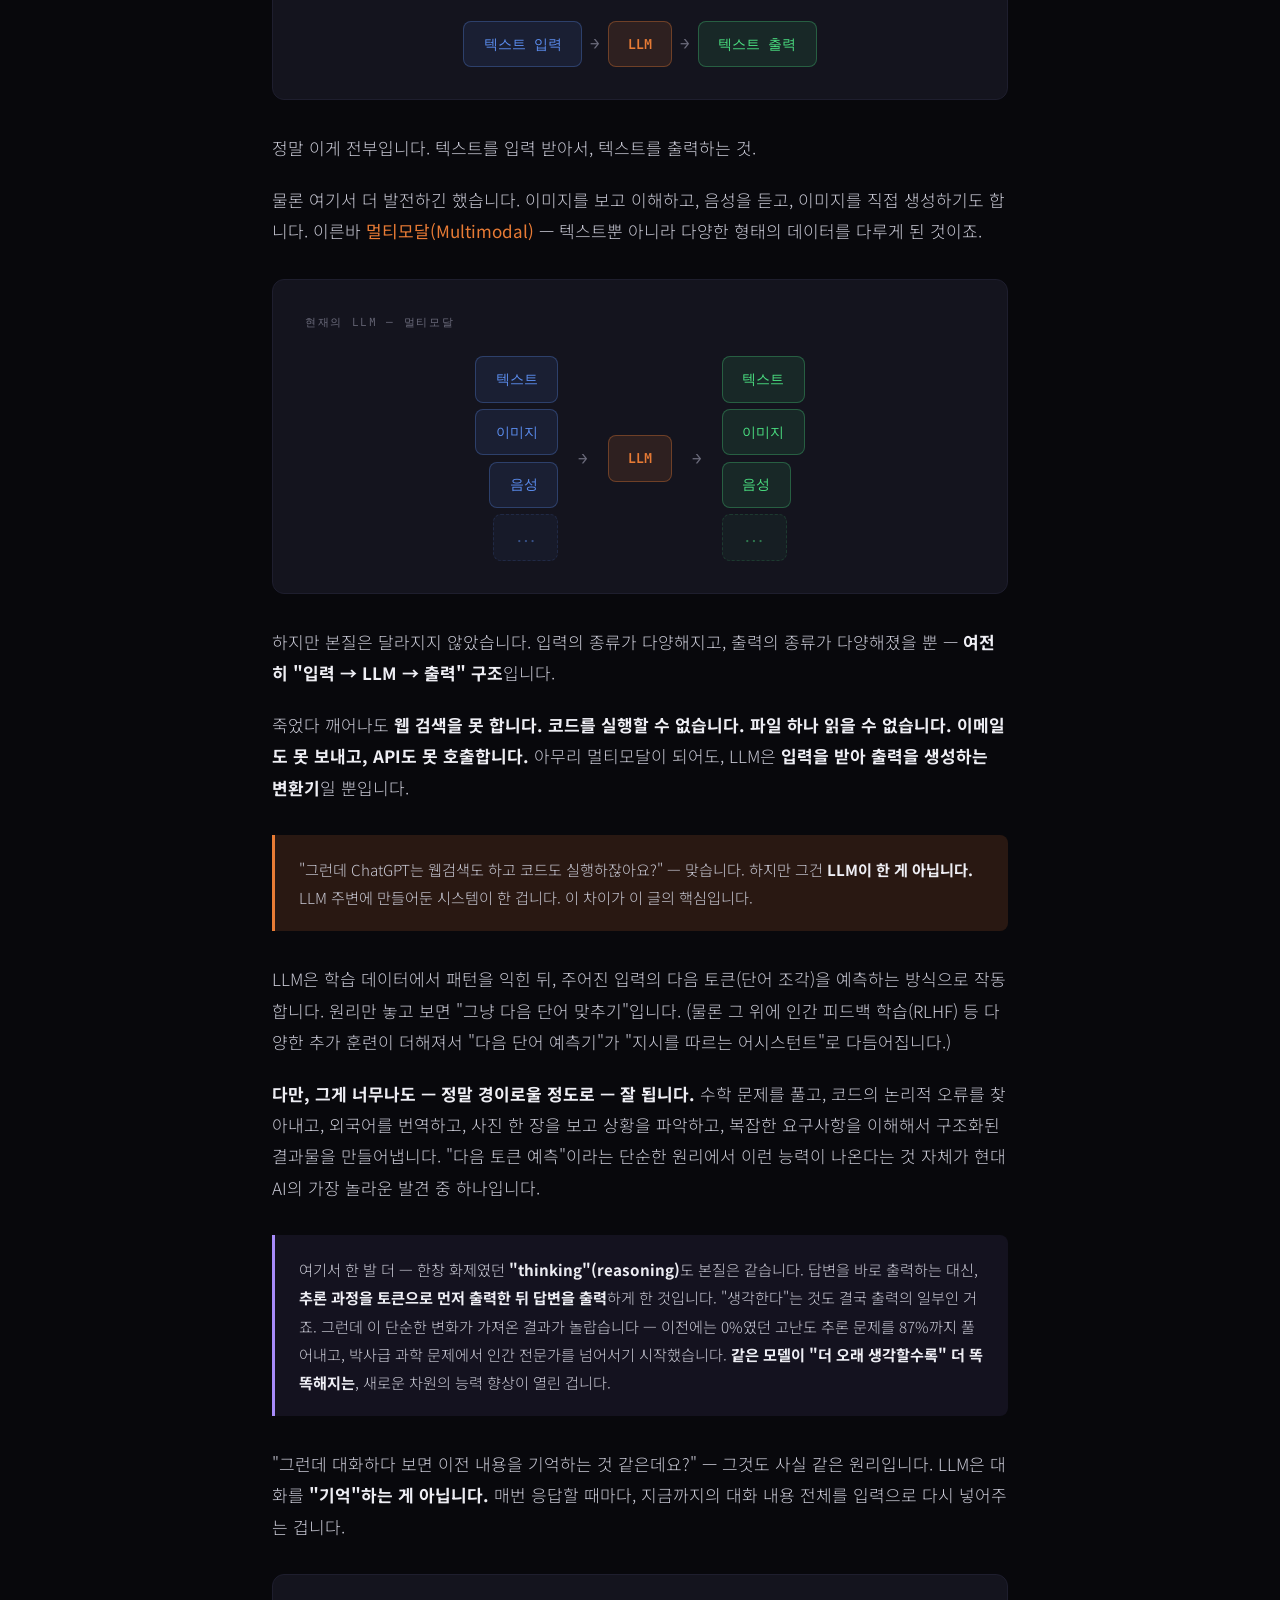
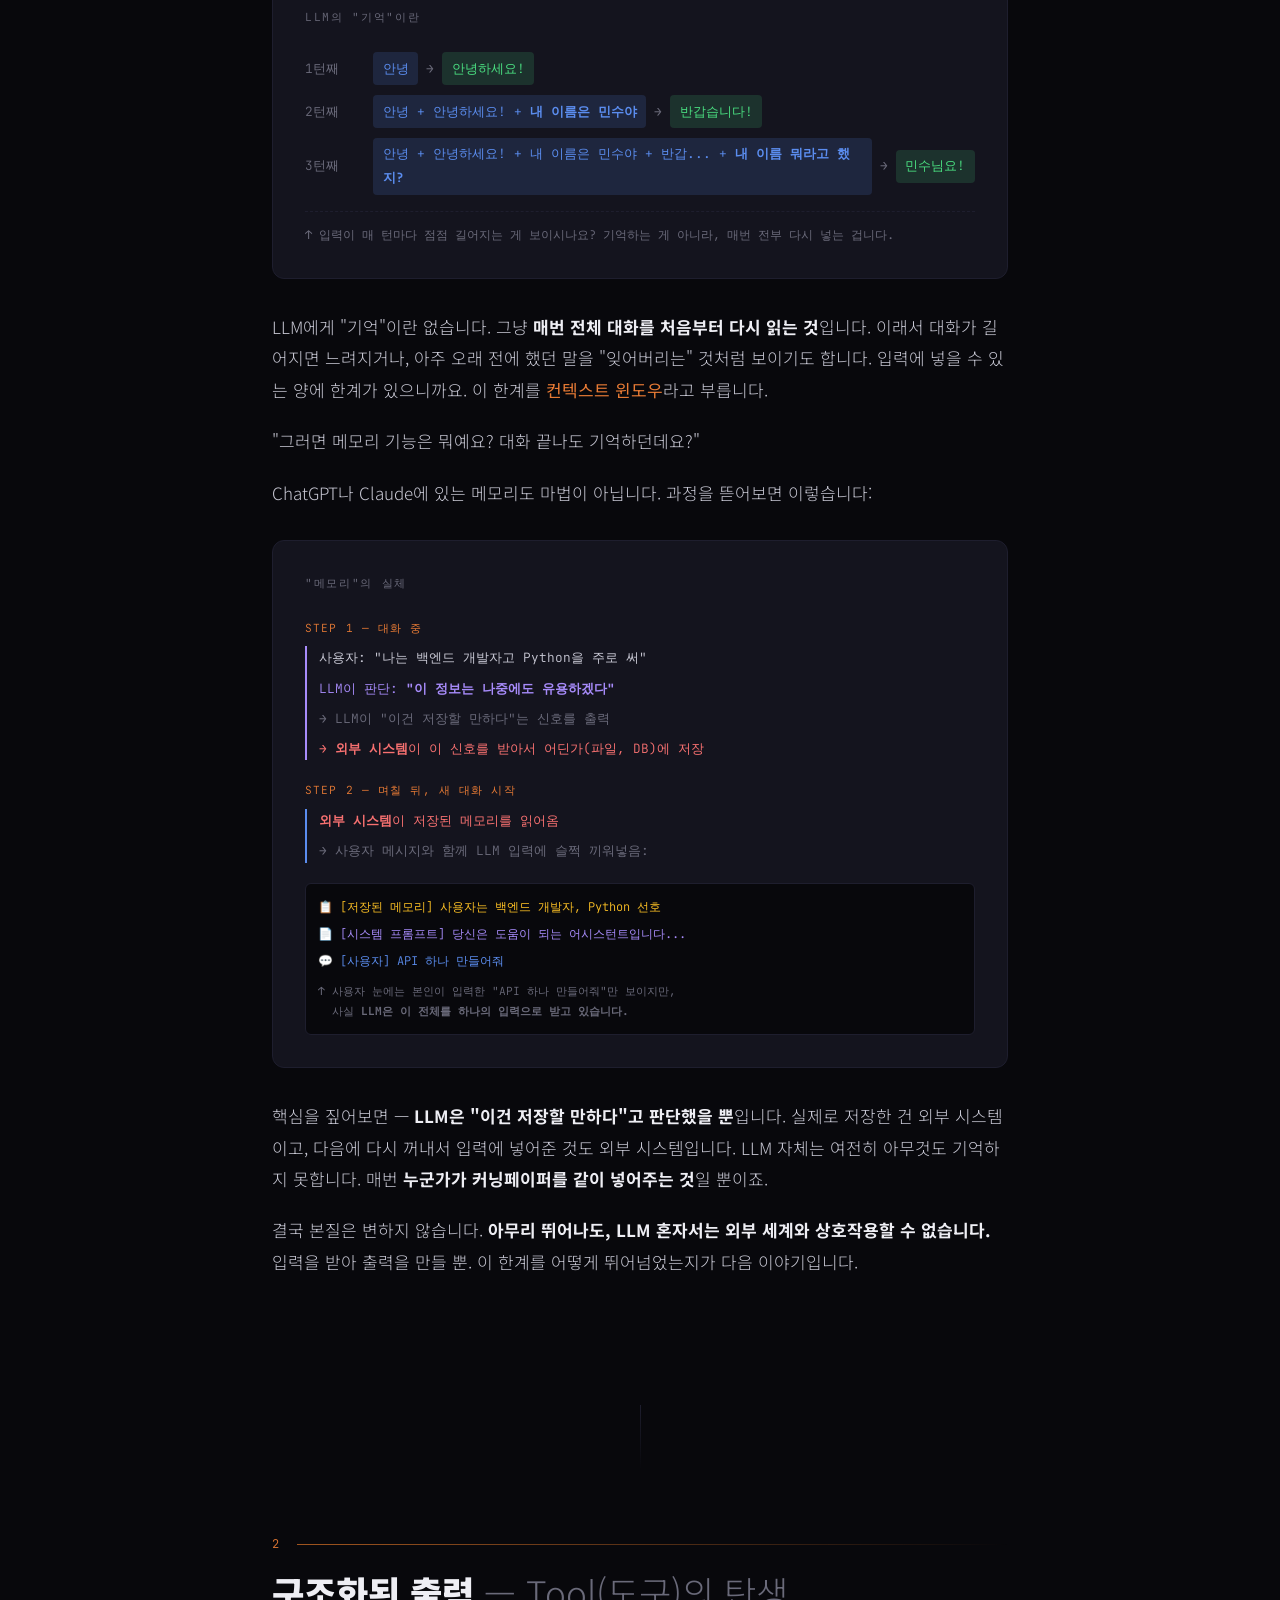
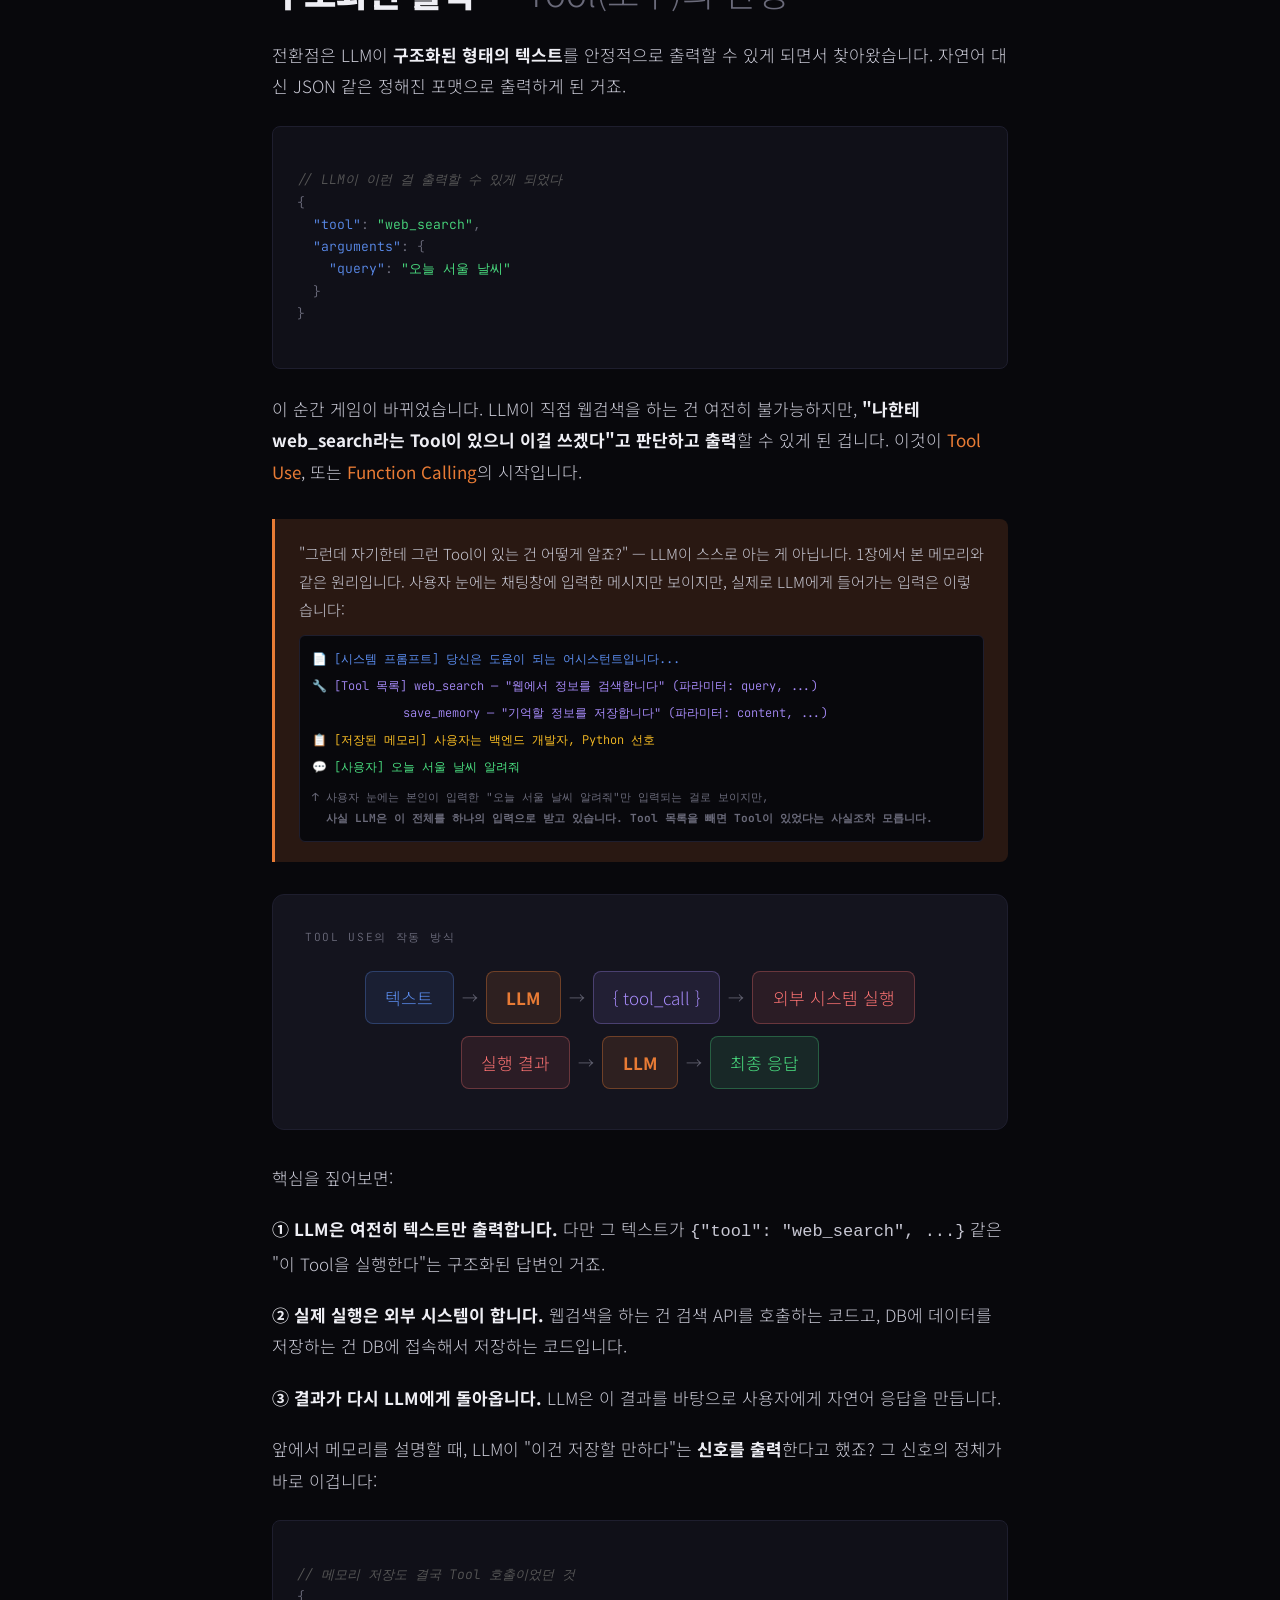
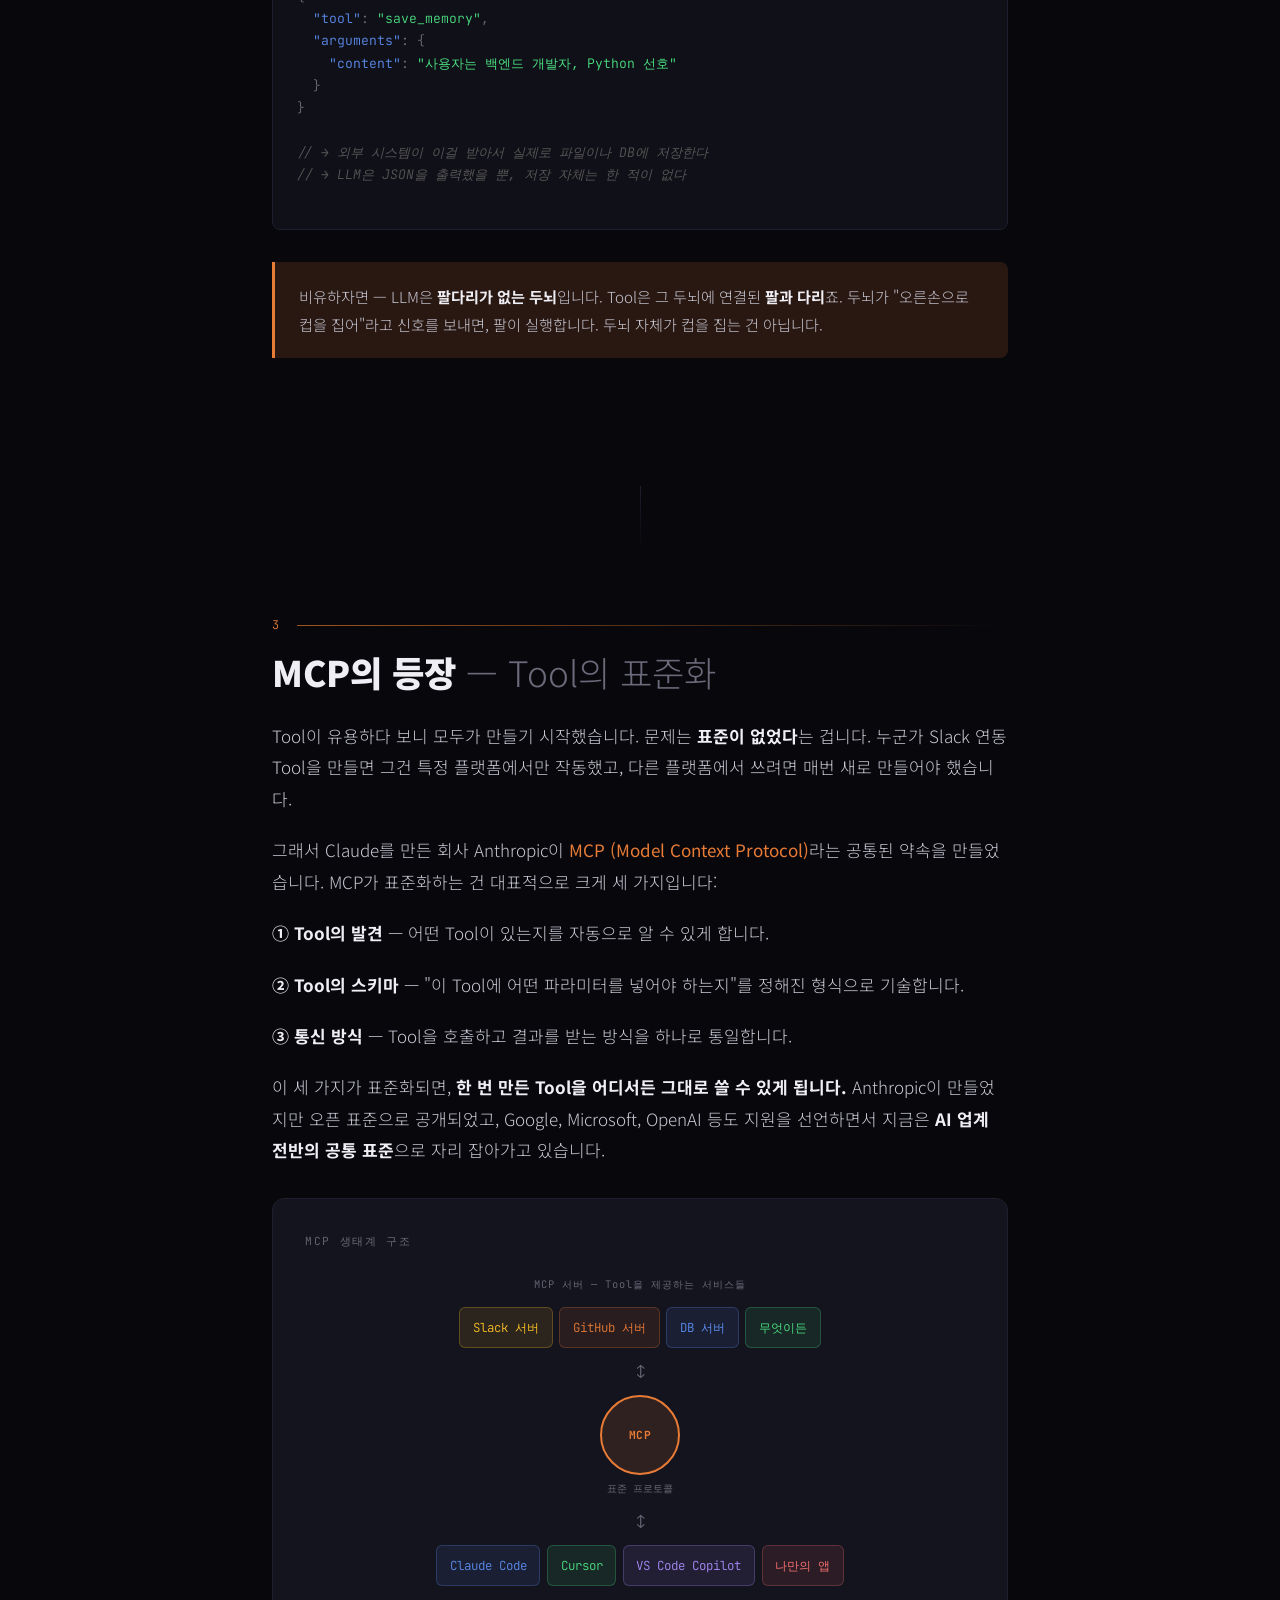
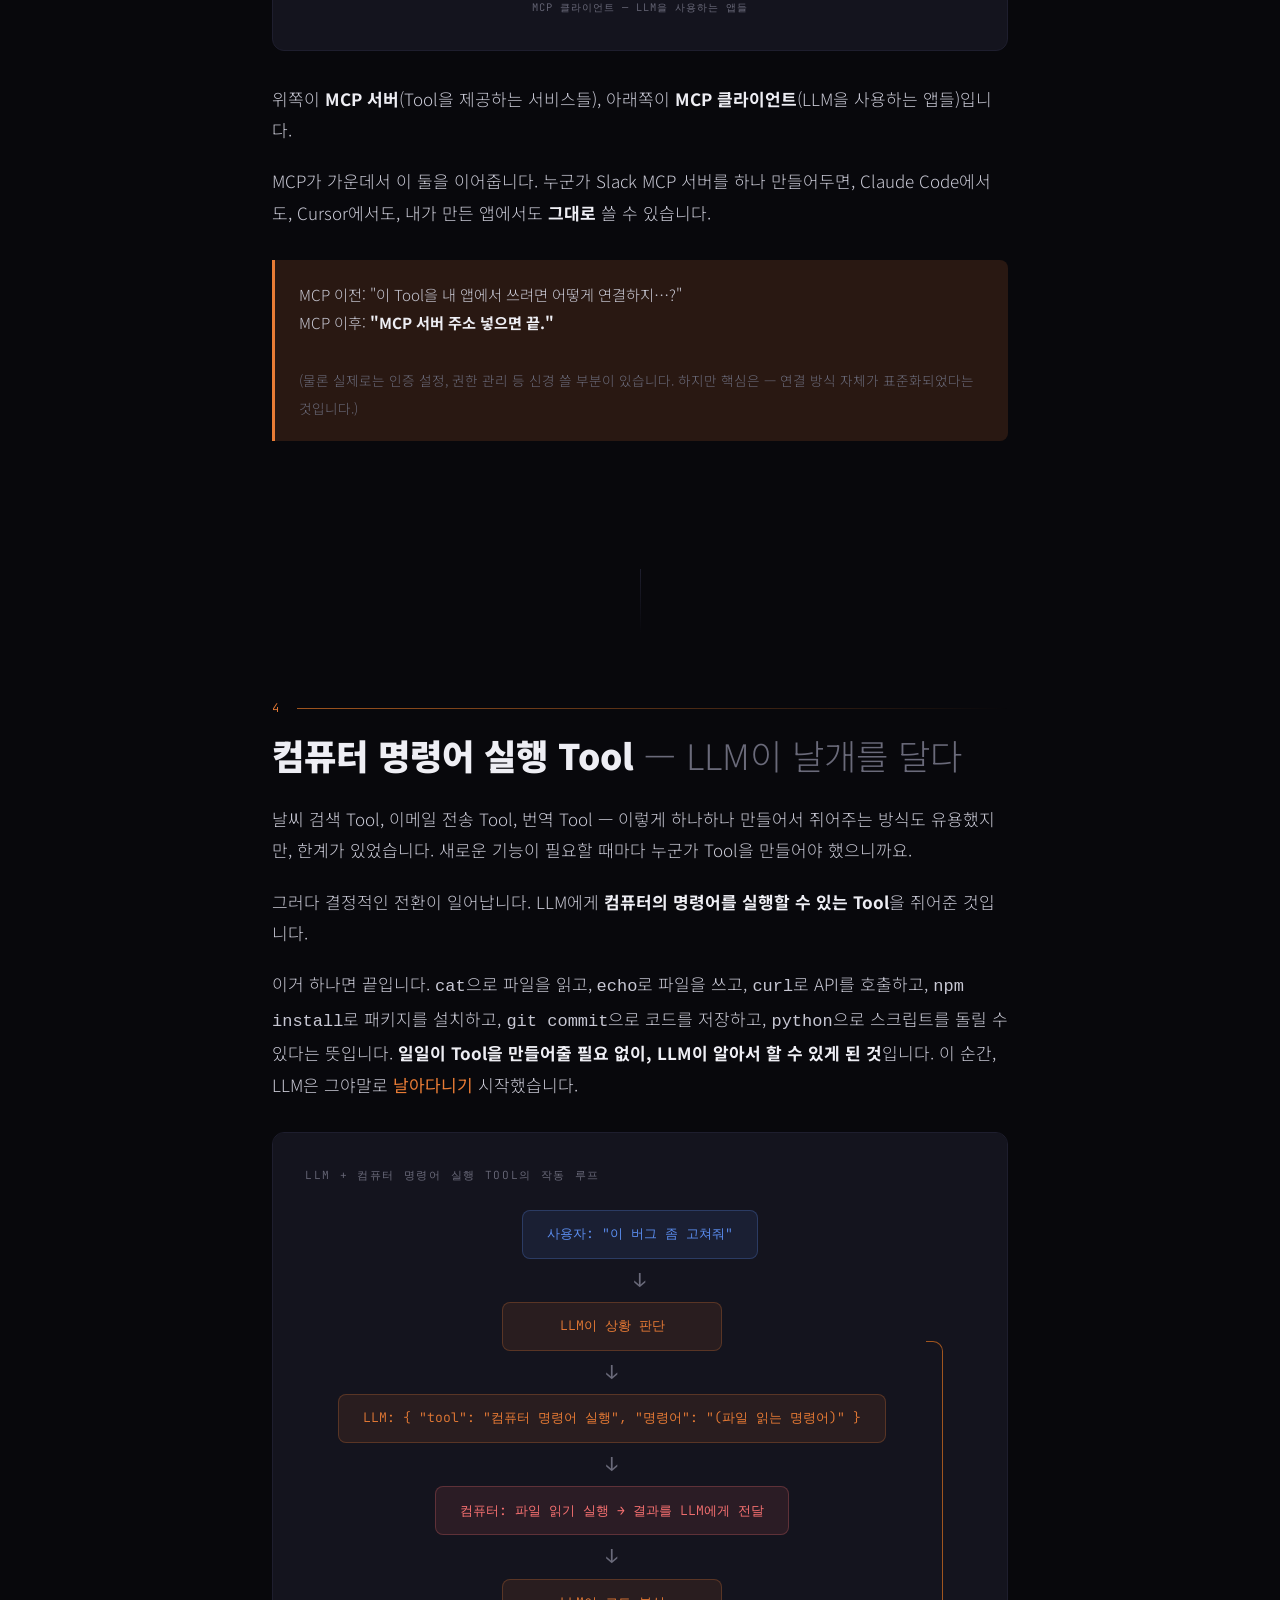
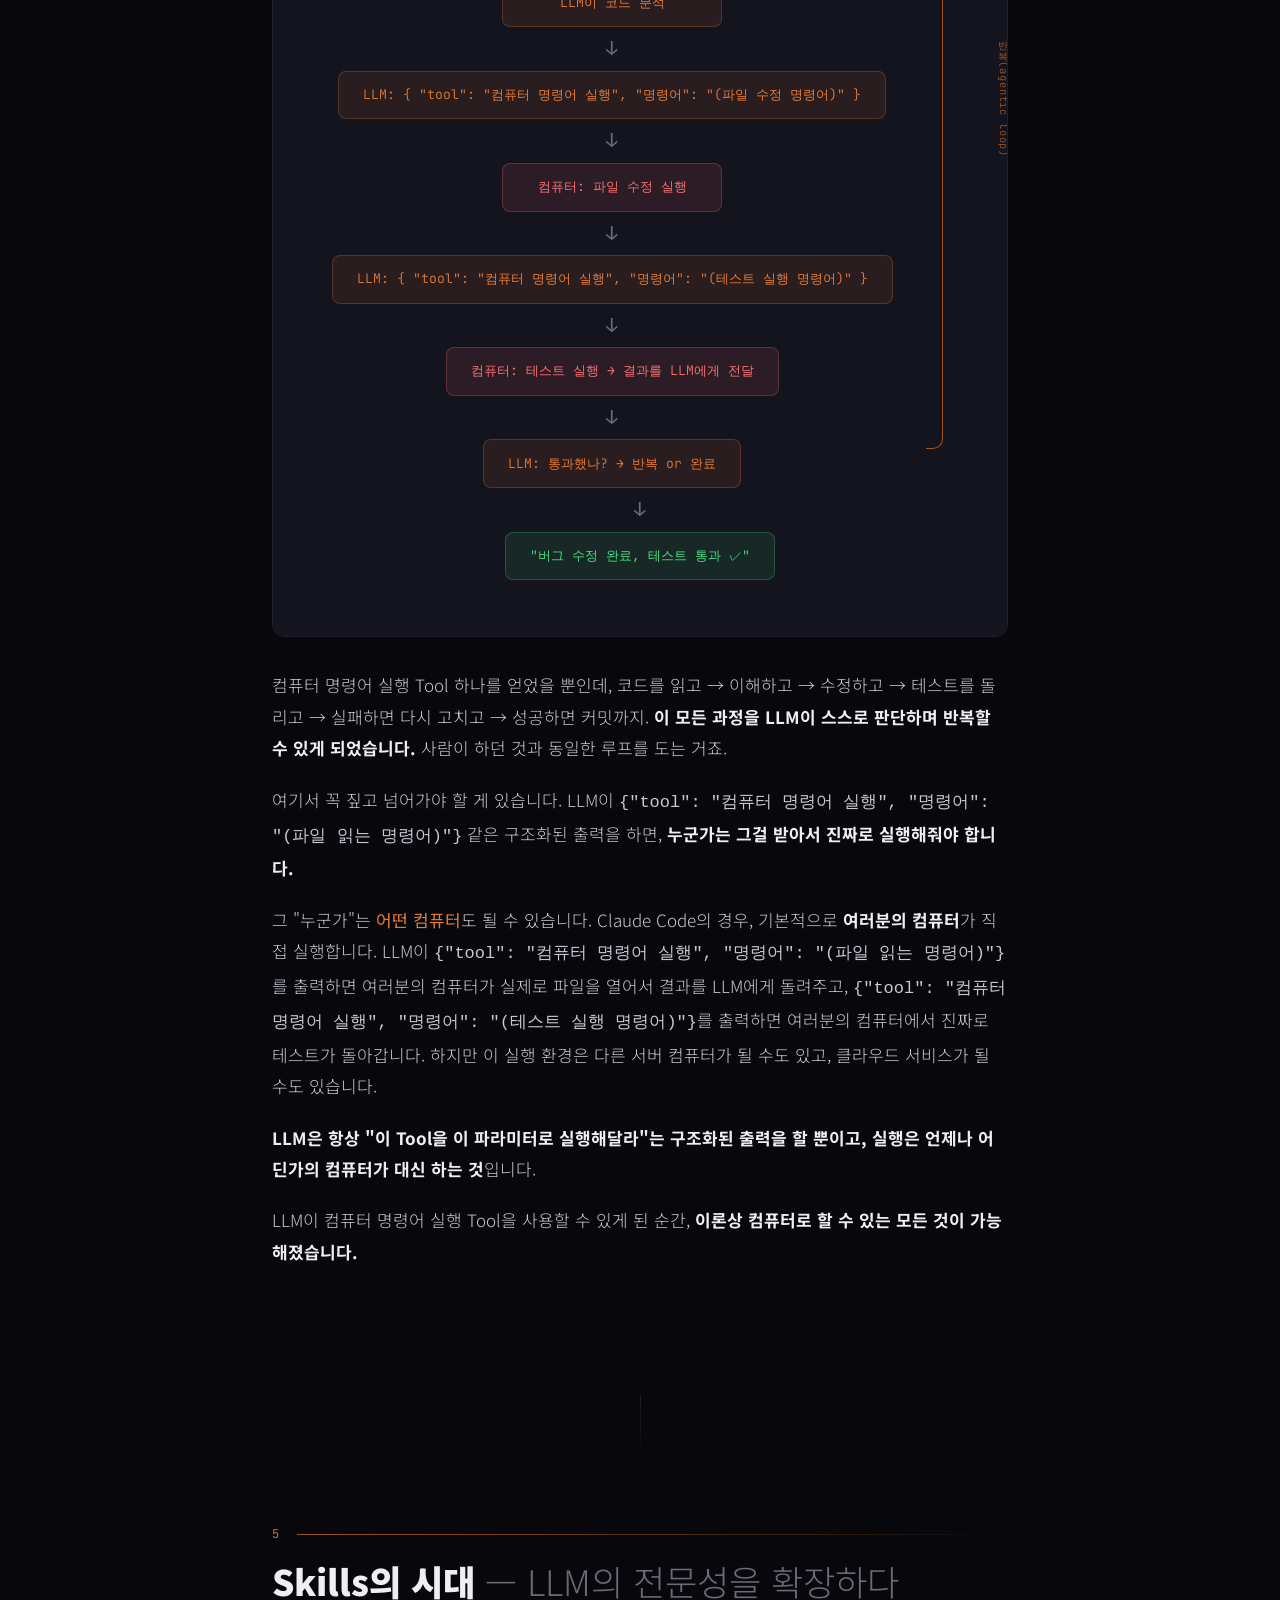
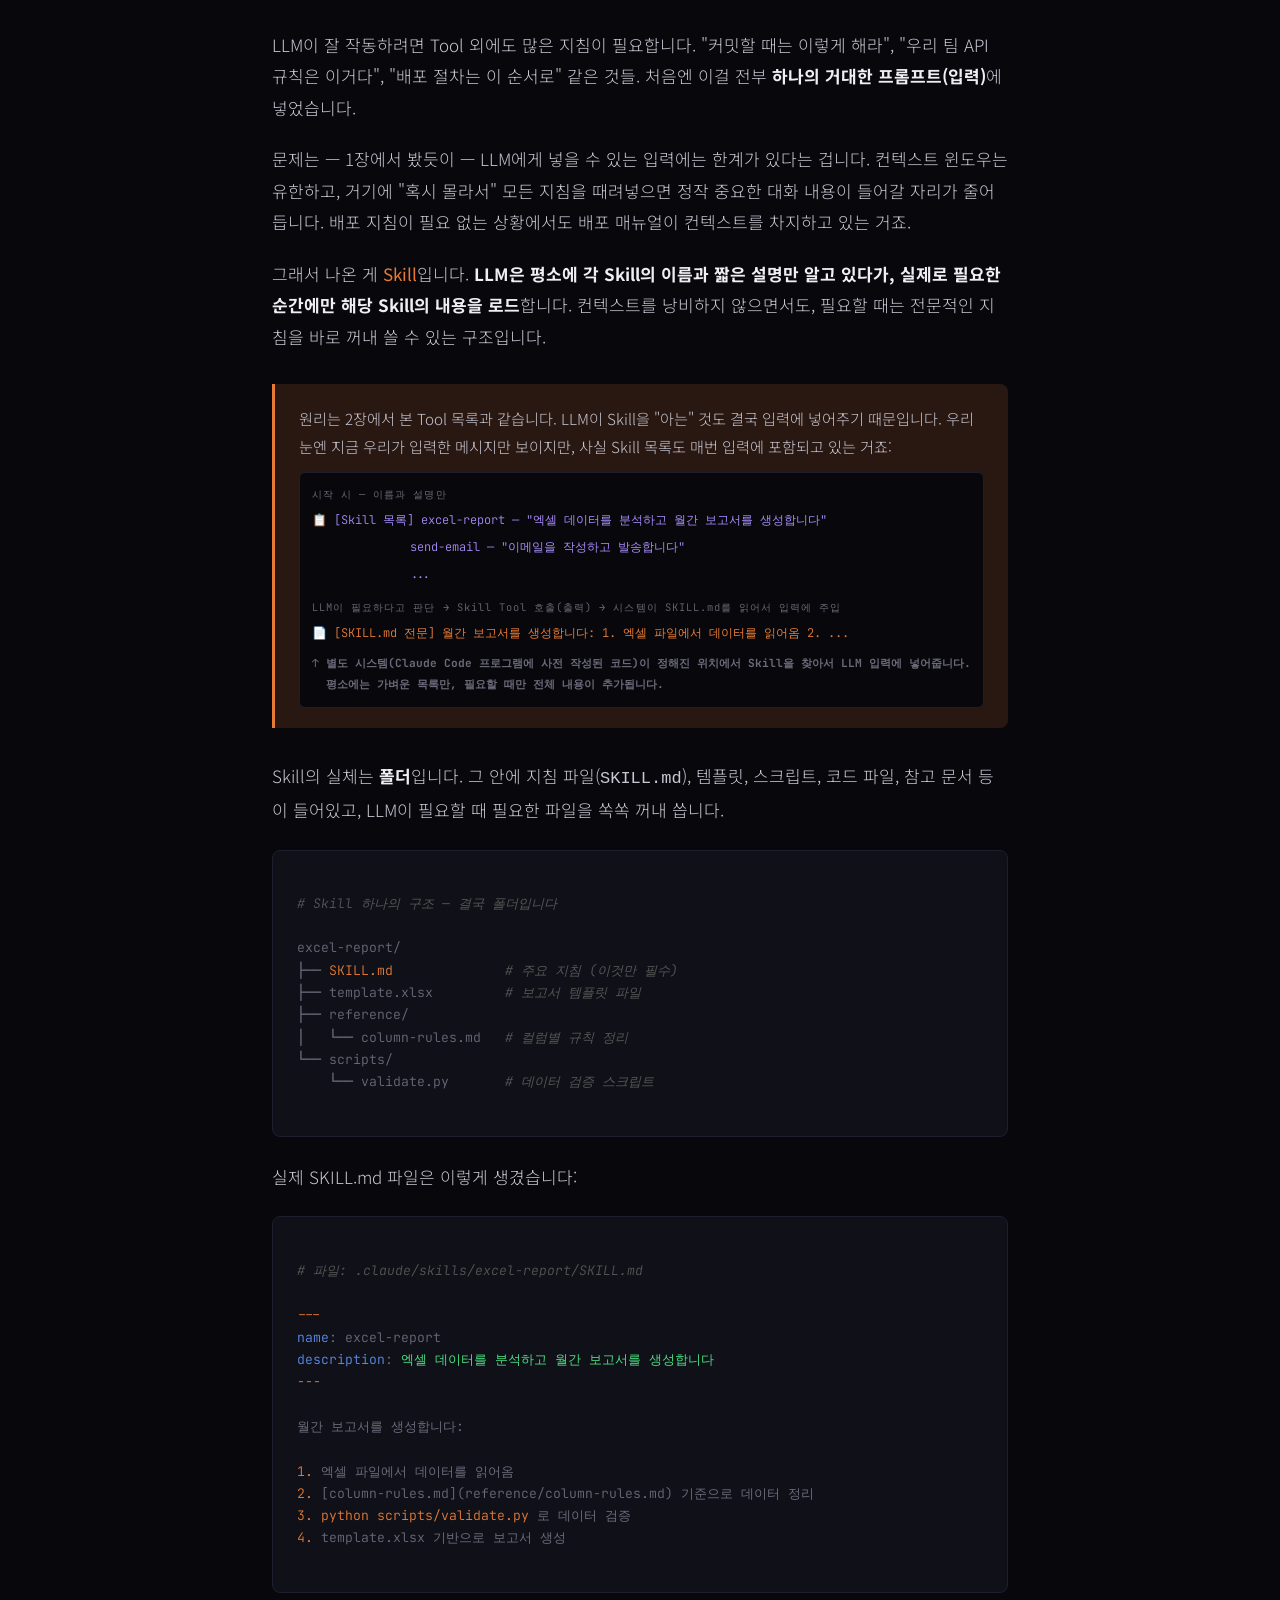
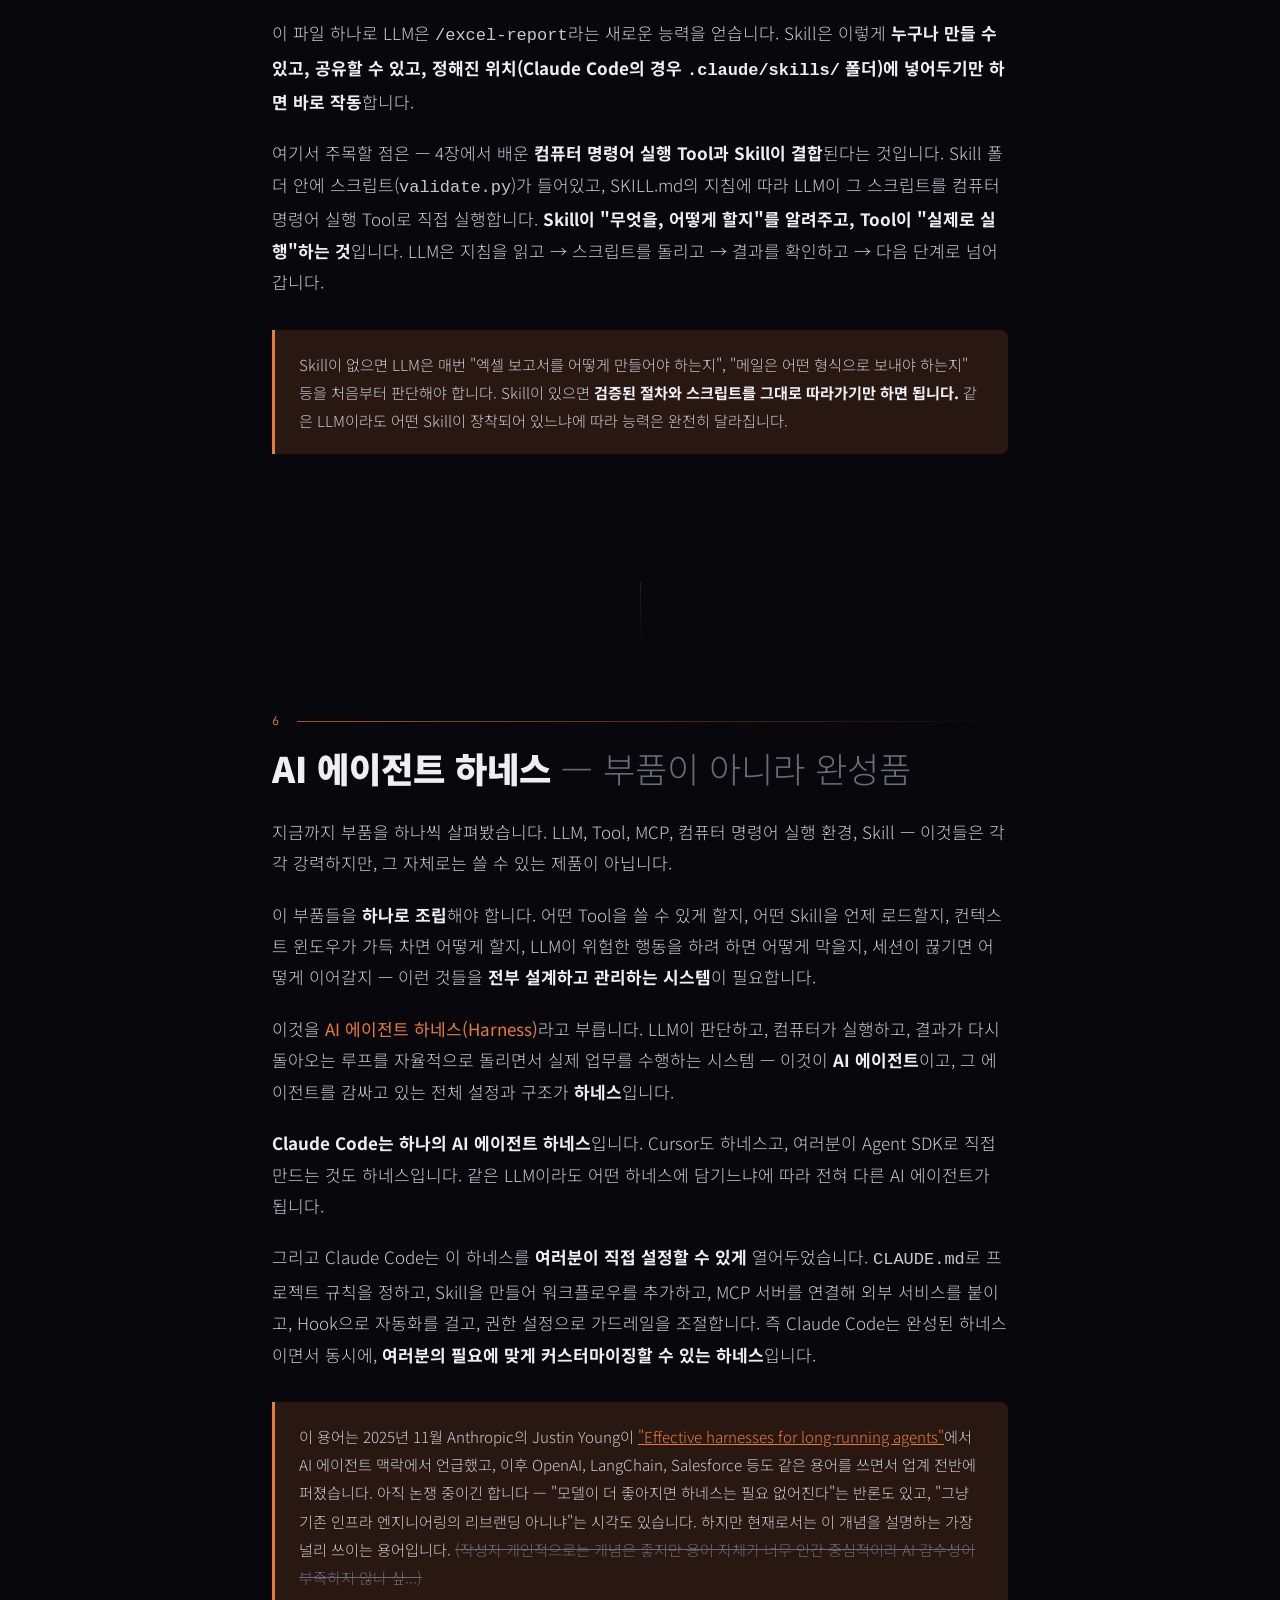
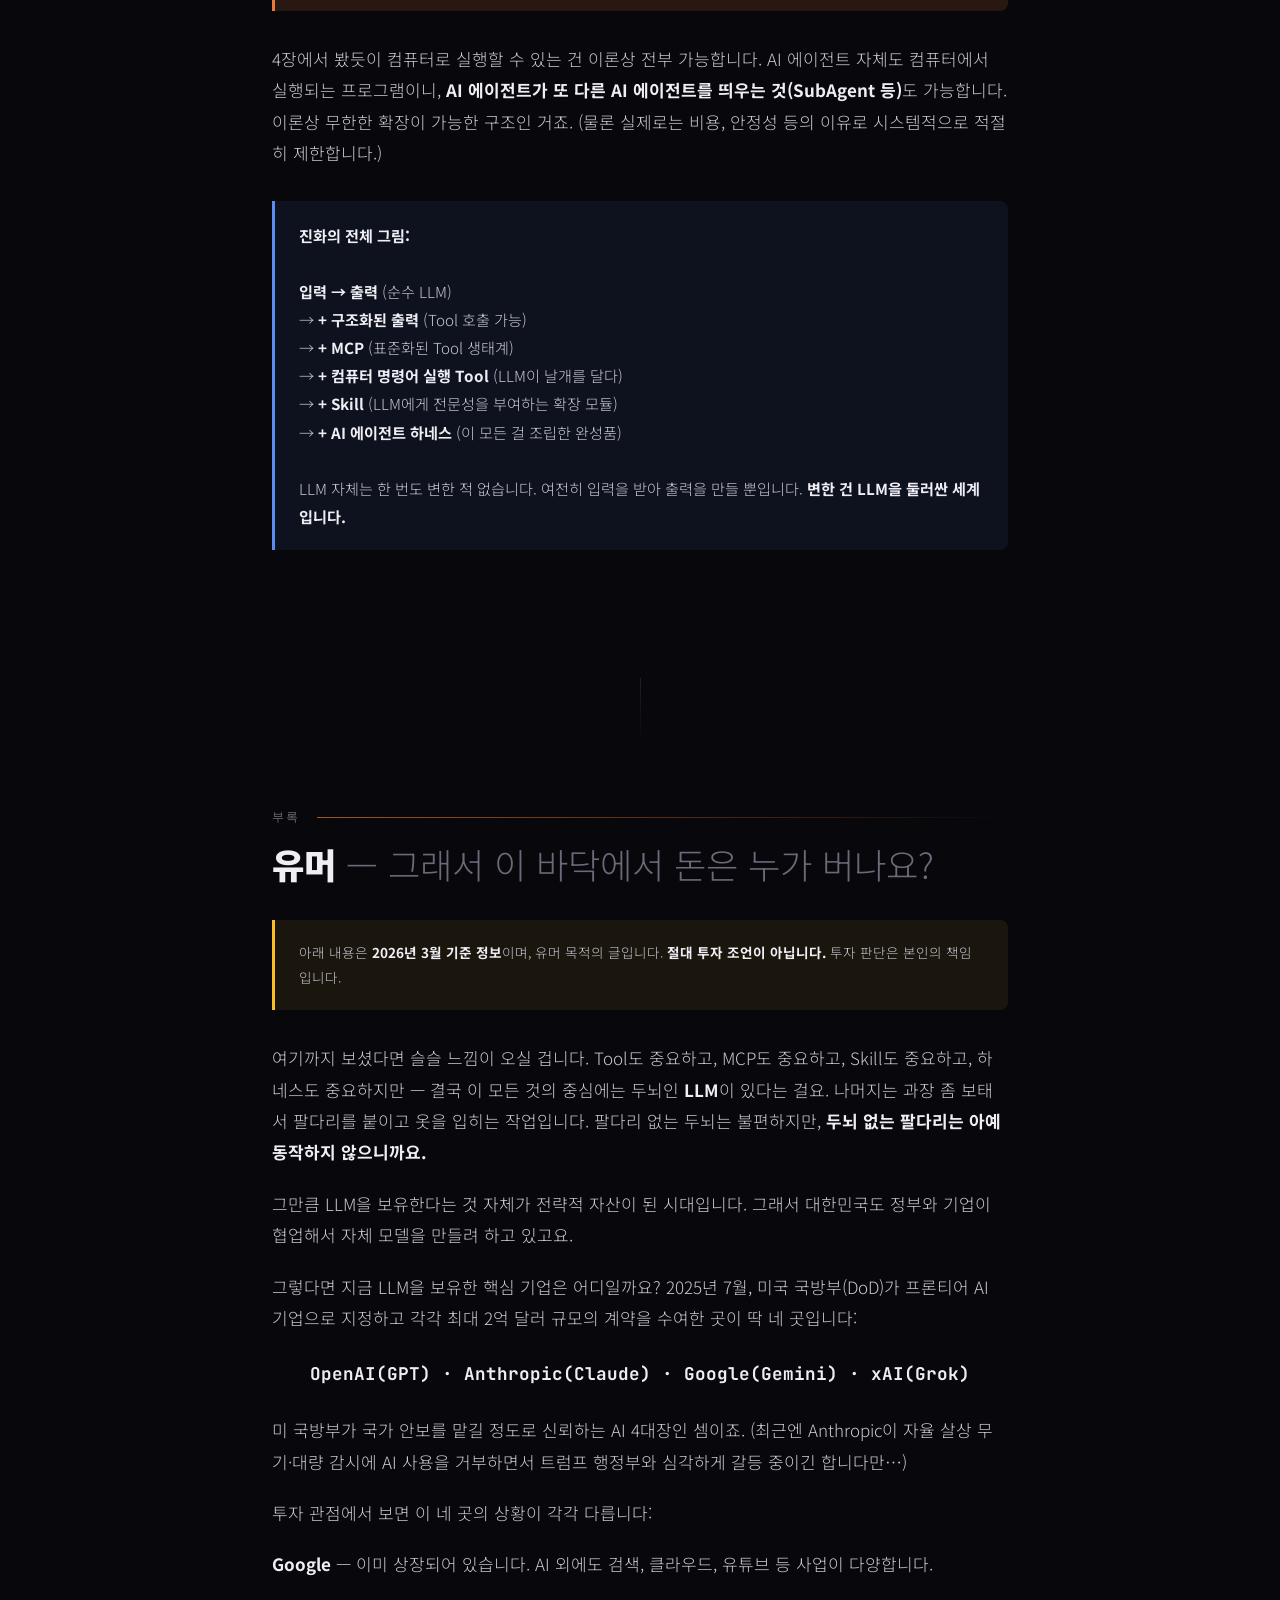
==== commit 8d521852: "Update index.html" ====
--- a/index.html
+++ b/index.html
@@ -746,7 +746,6 @@
 
     <!-- Diagram: basic LLM -->
     <div class="diagram">
-      <div class="diagram-title">시작은 이랬습니다</div>
       <div class="flow">
         <div class="flow-node input">텍스트 입력</div>
         <div class="flow-arrow">→</div>
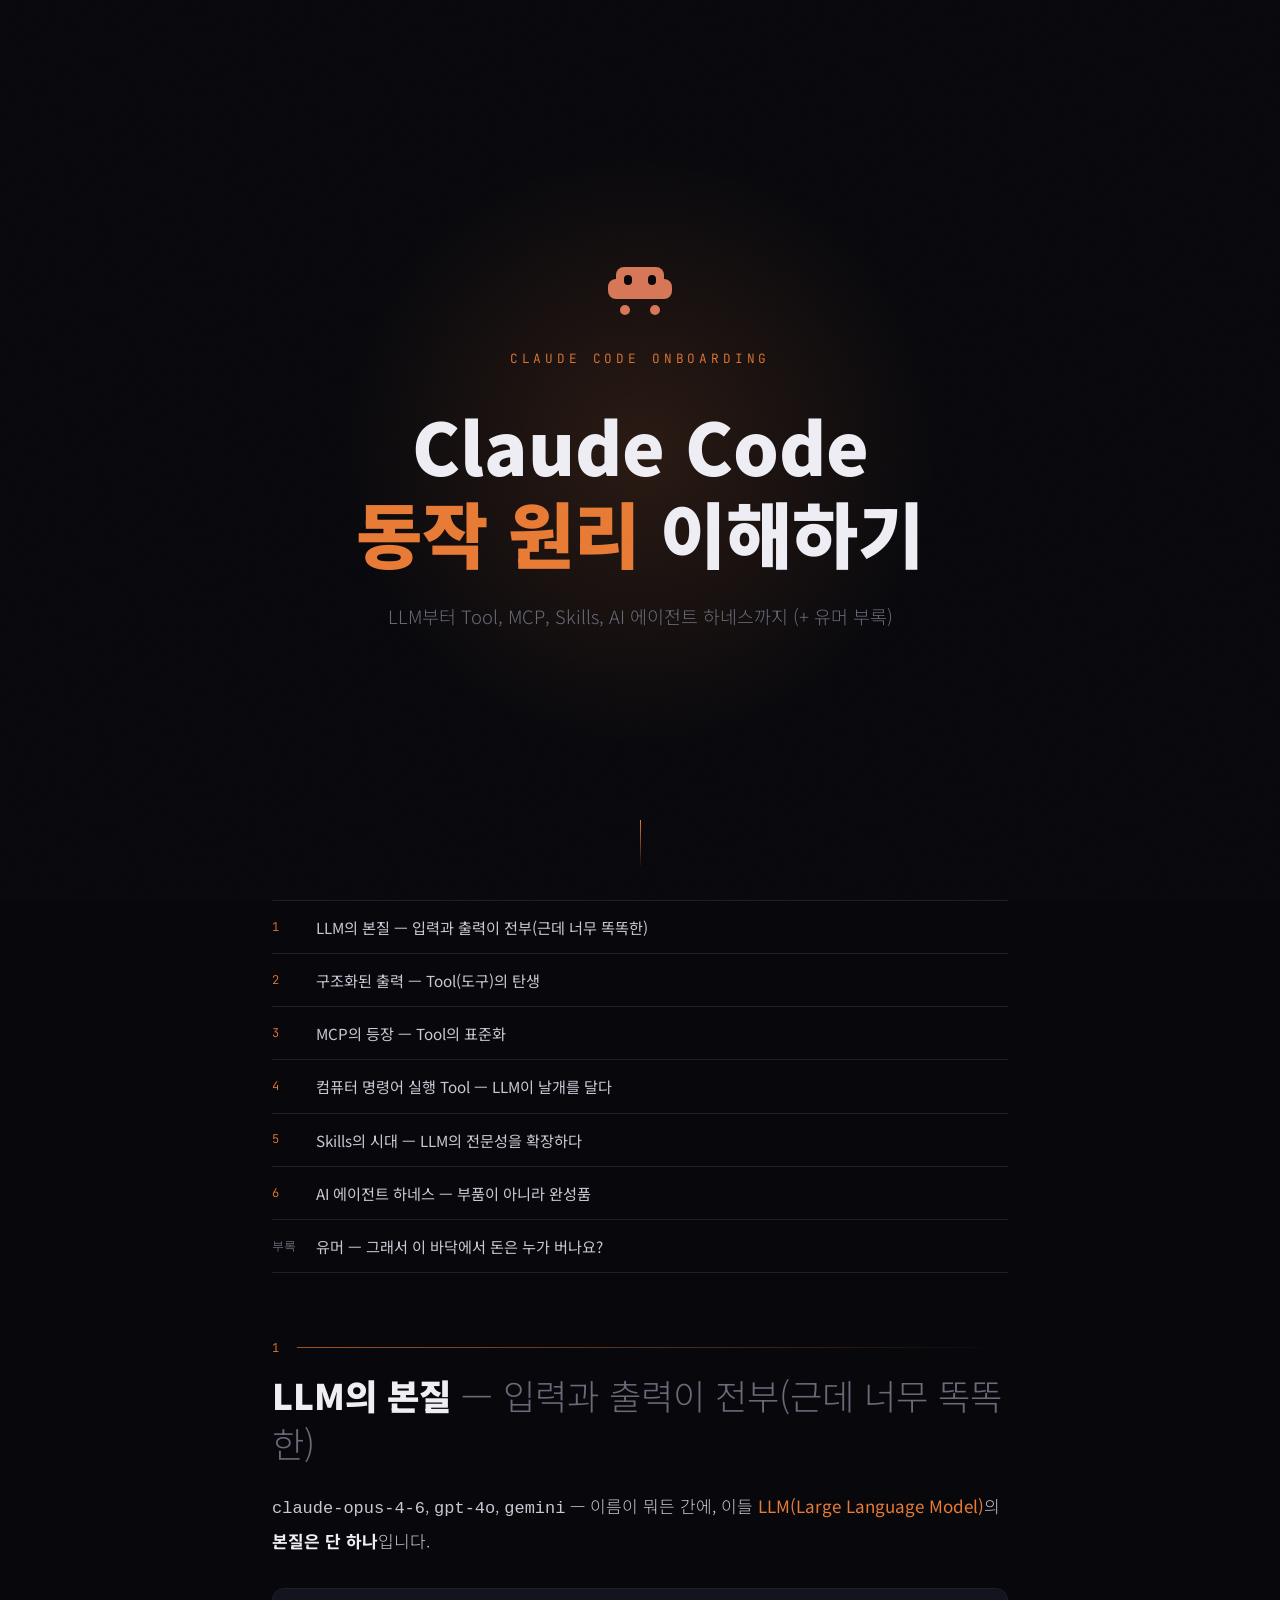
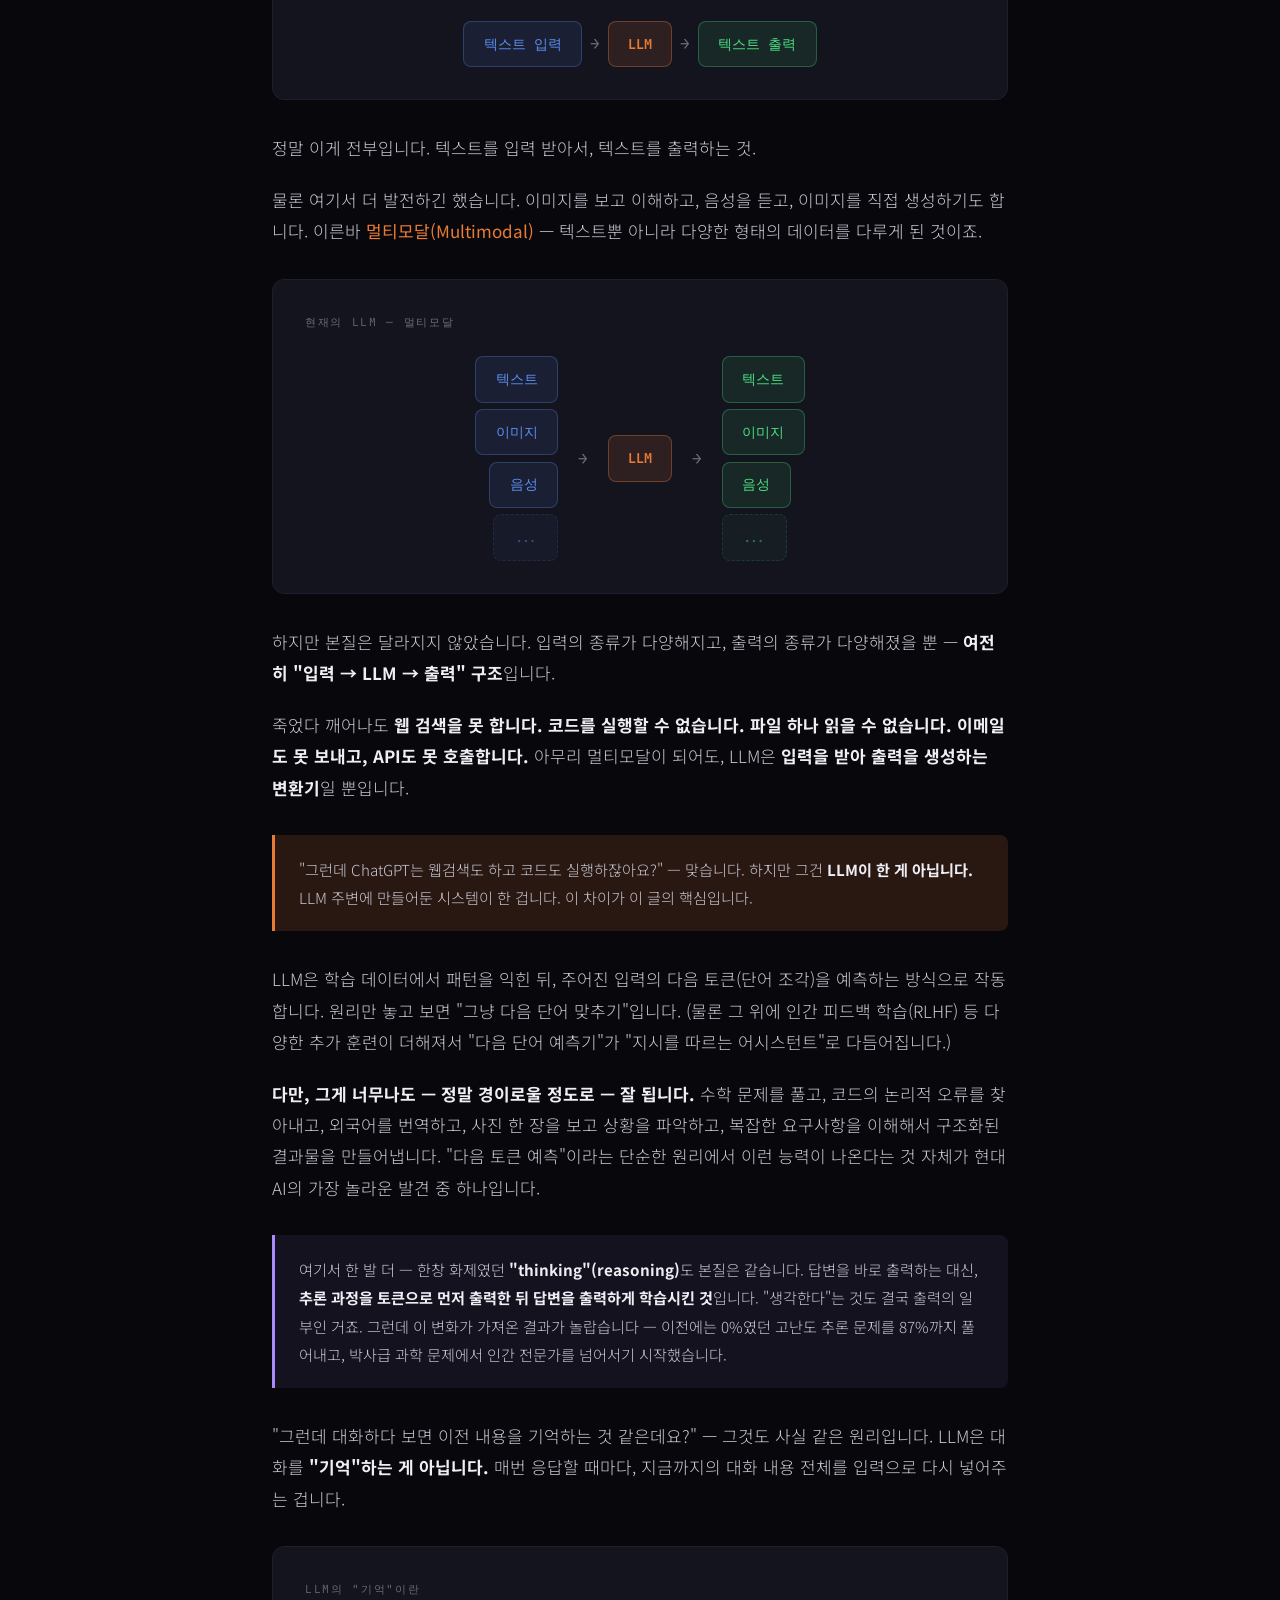
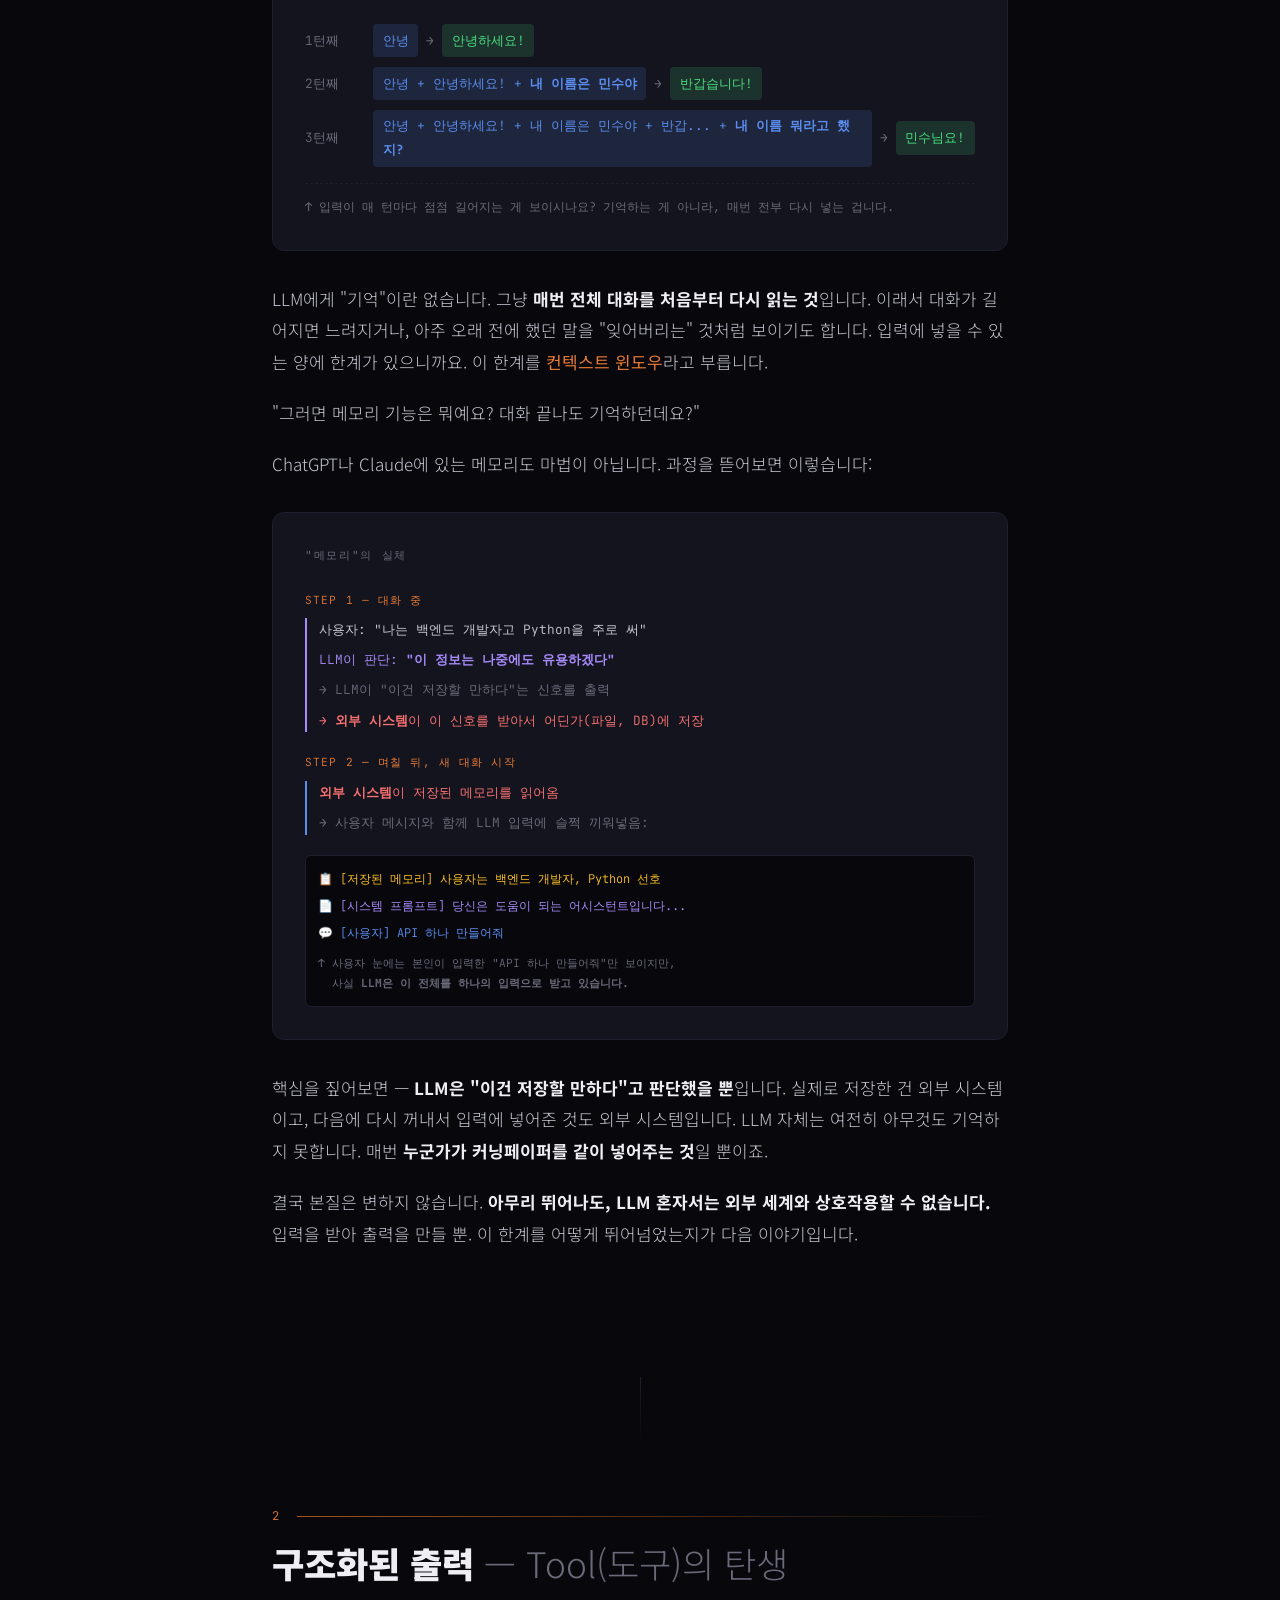
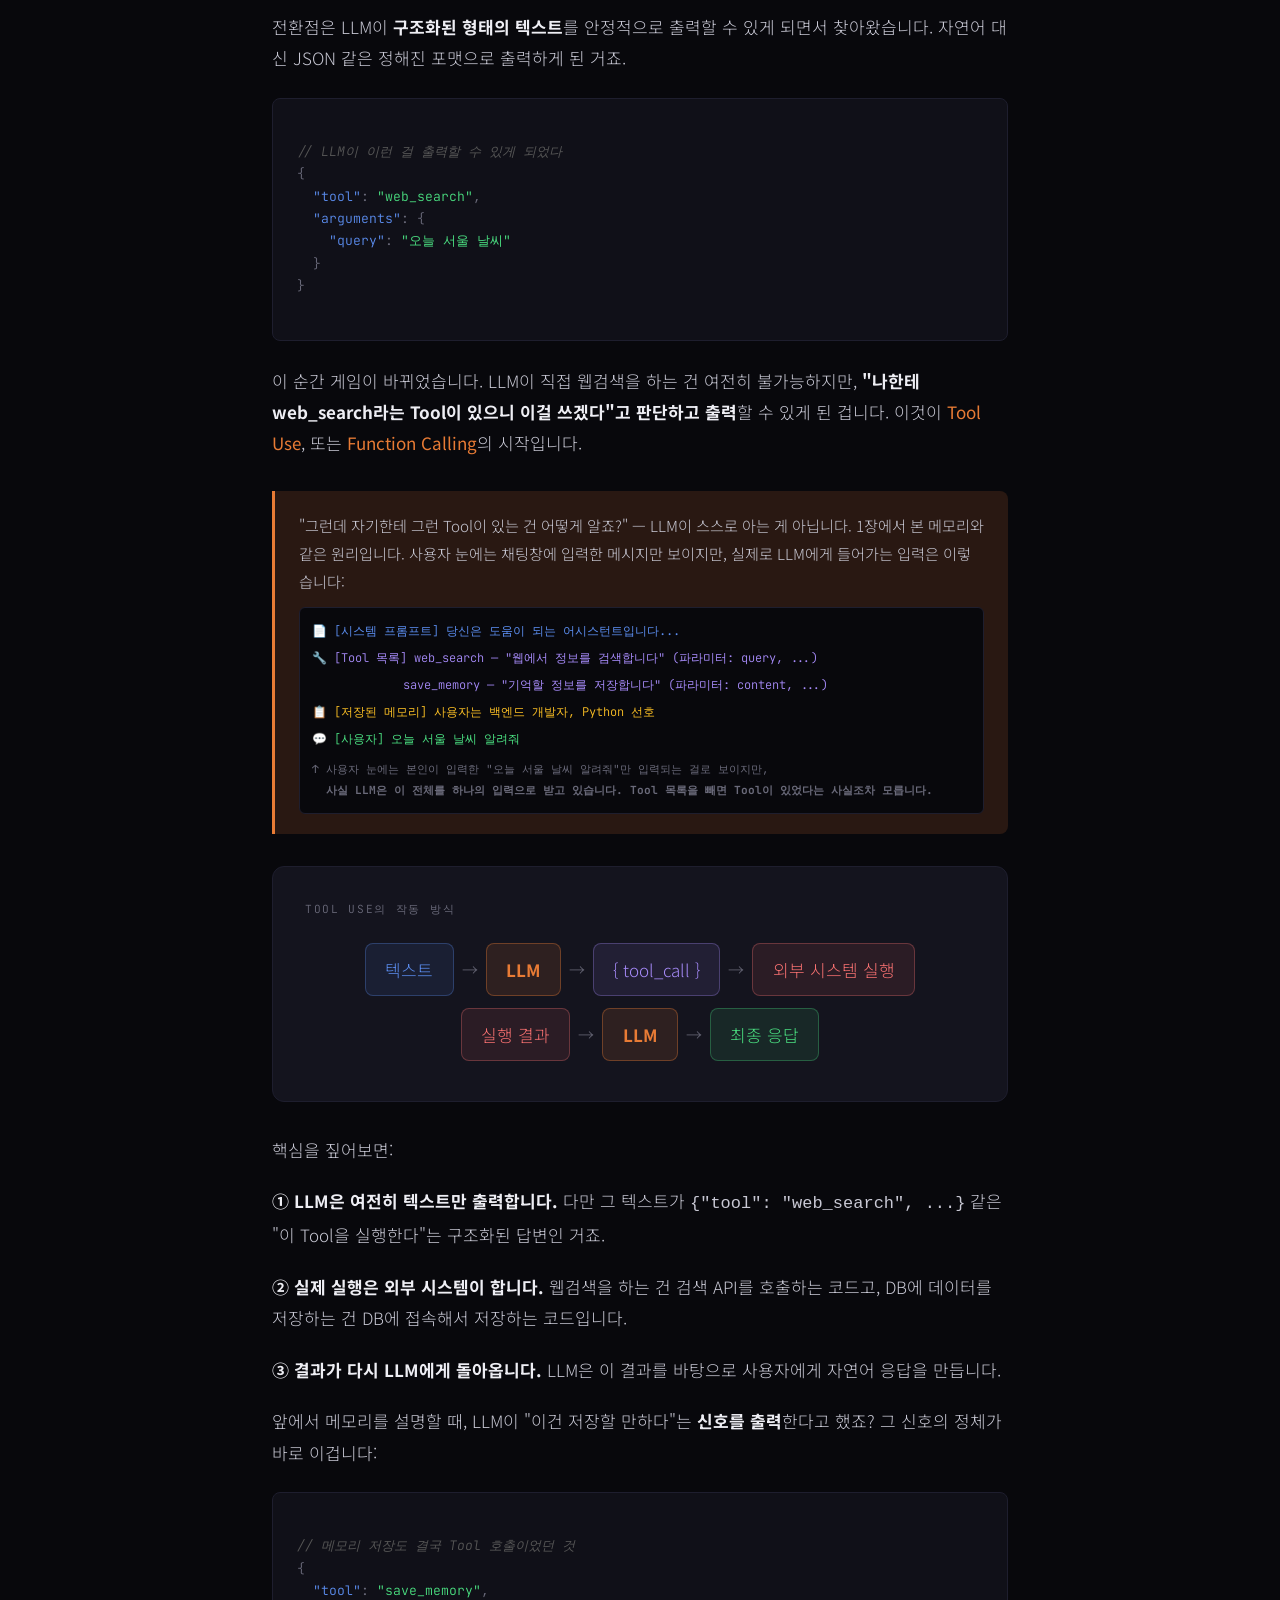
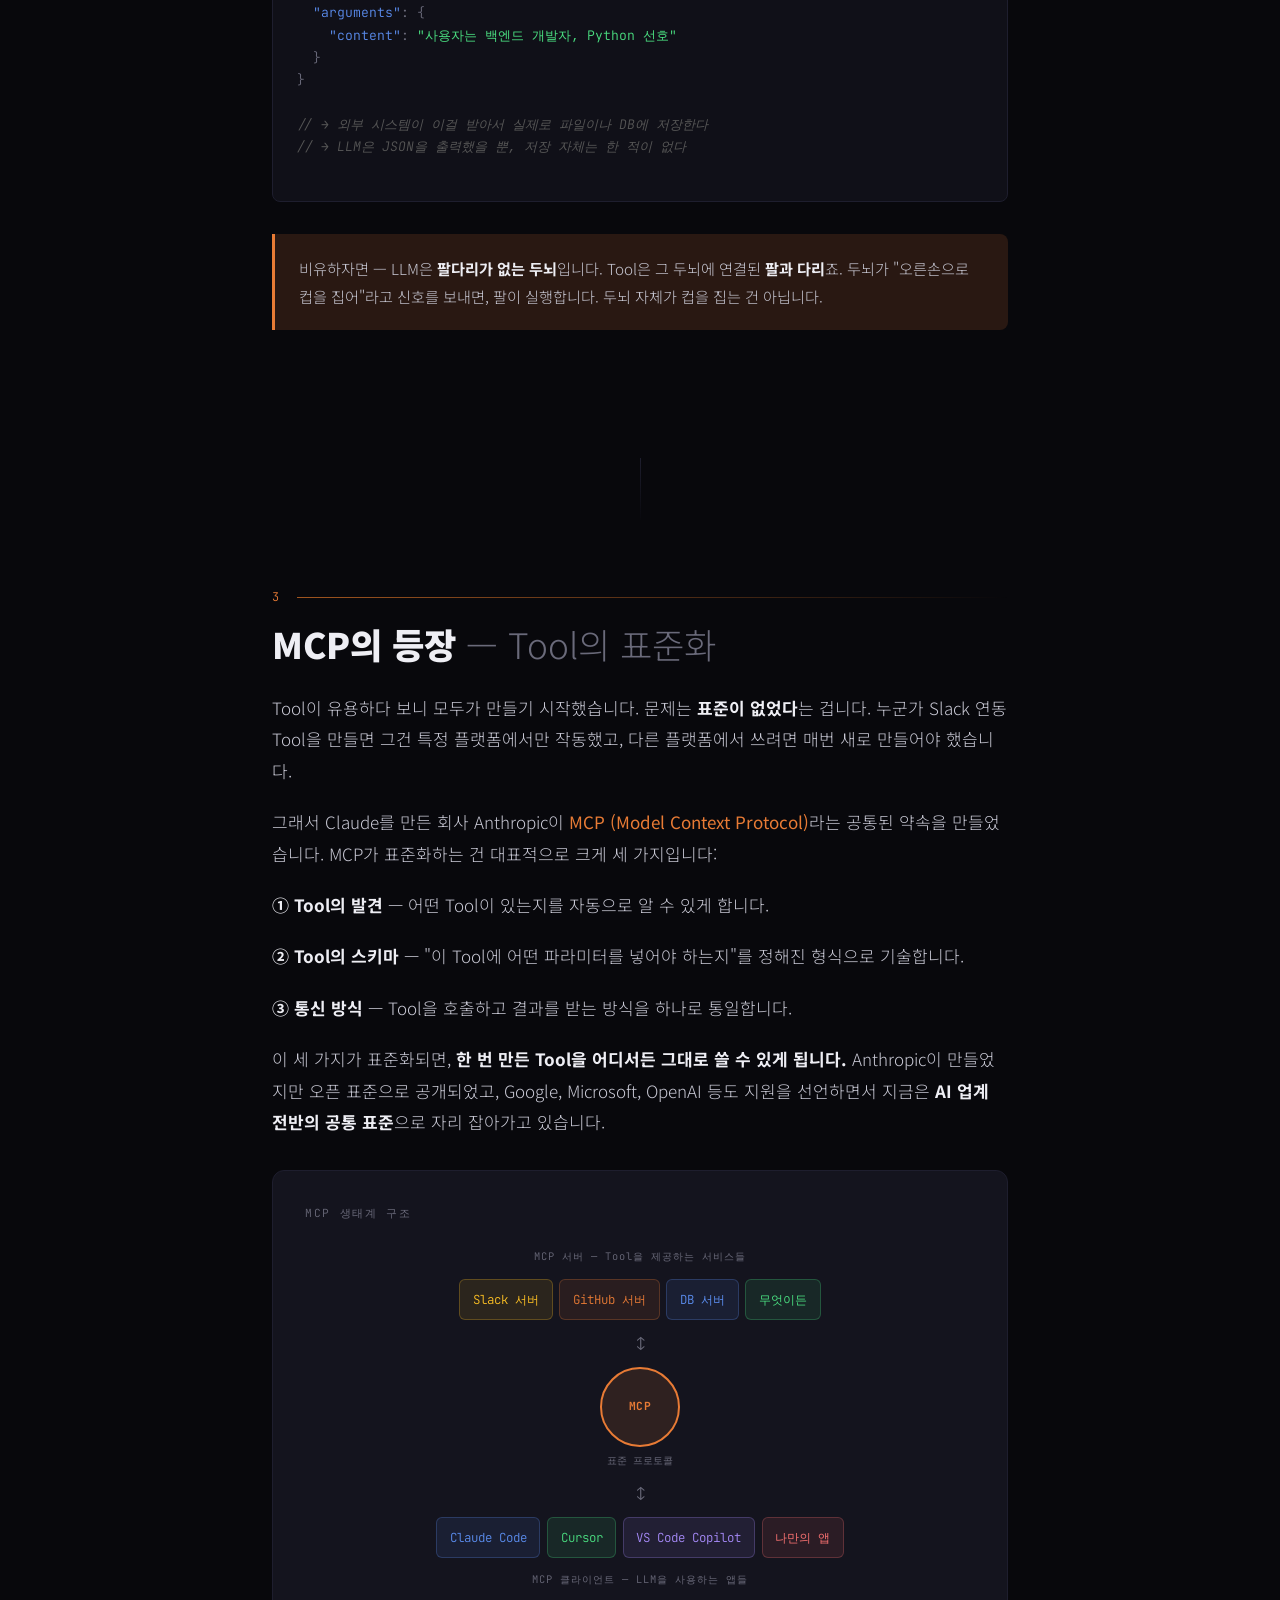
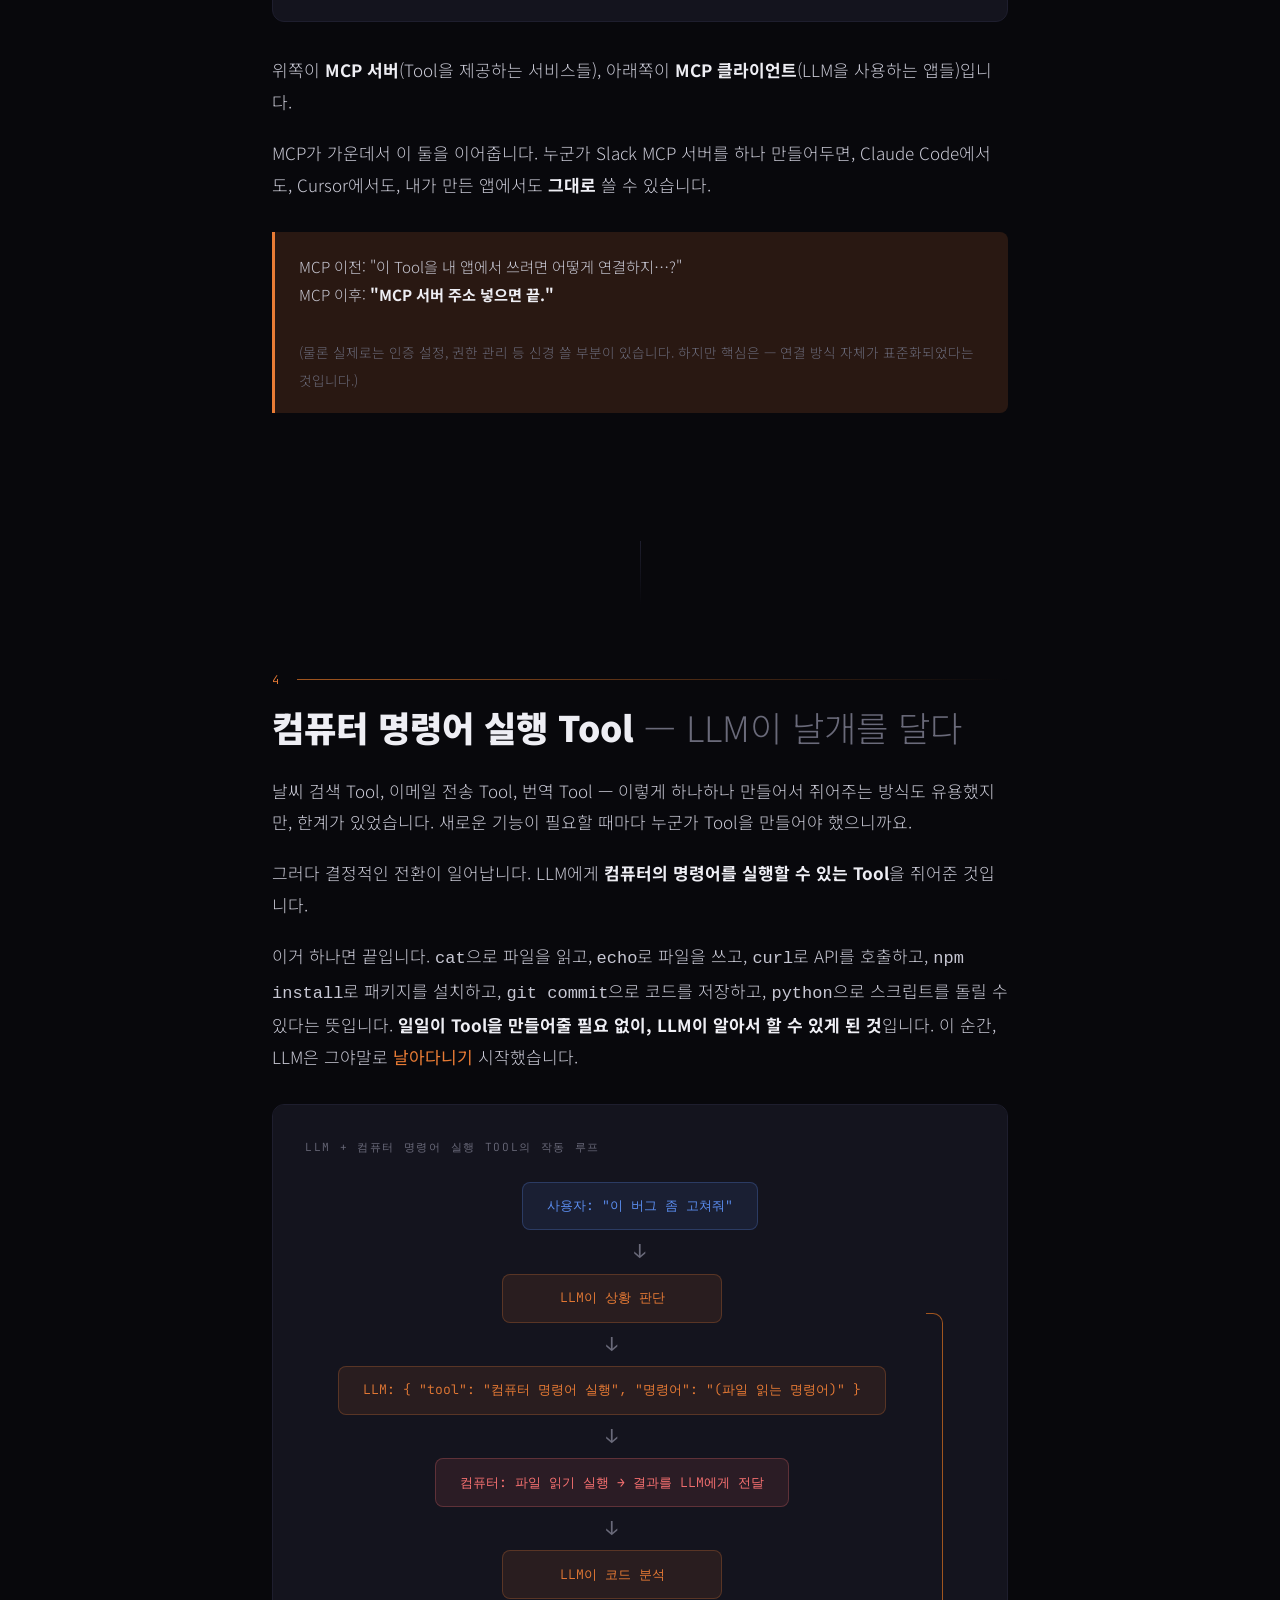
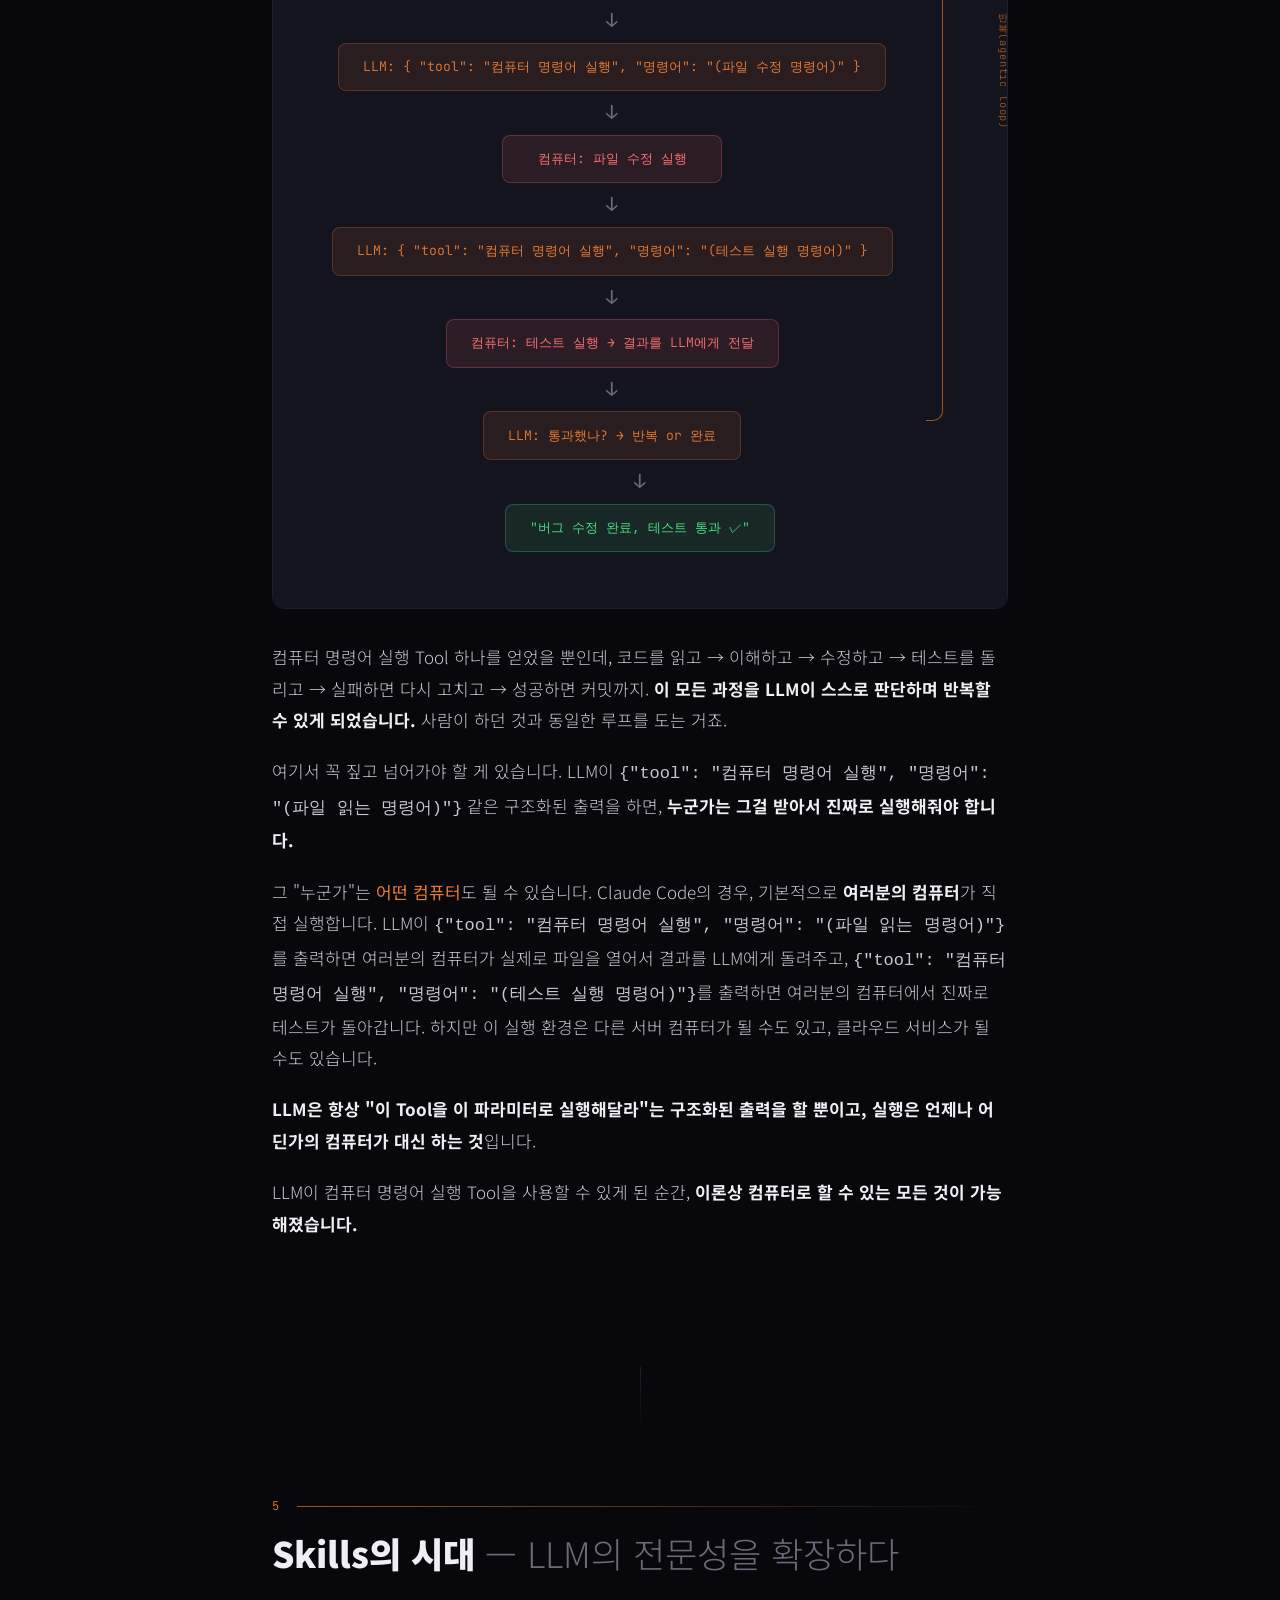
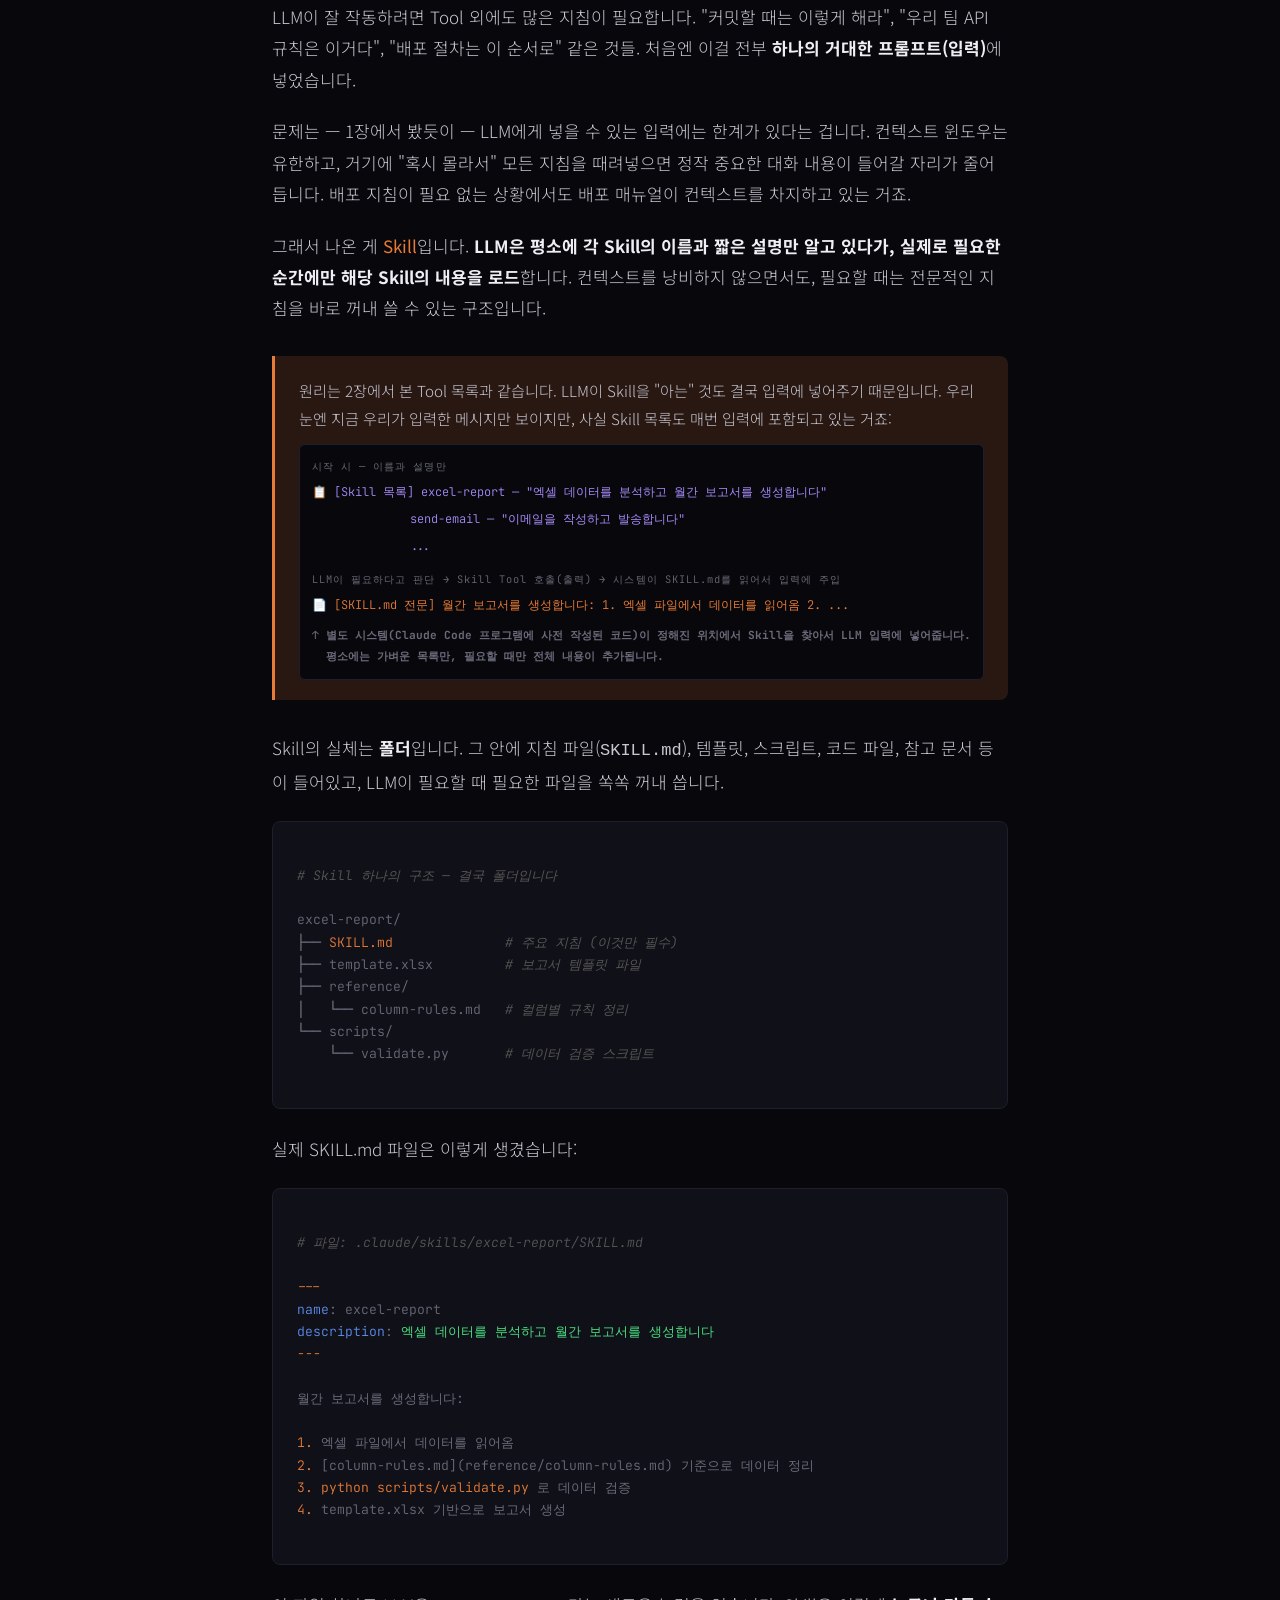
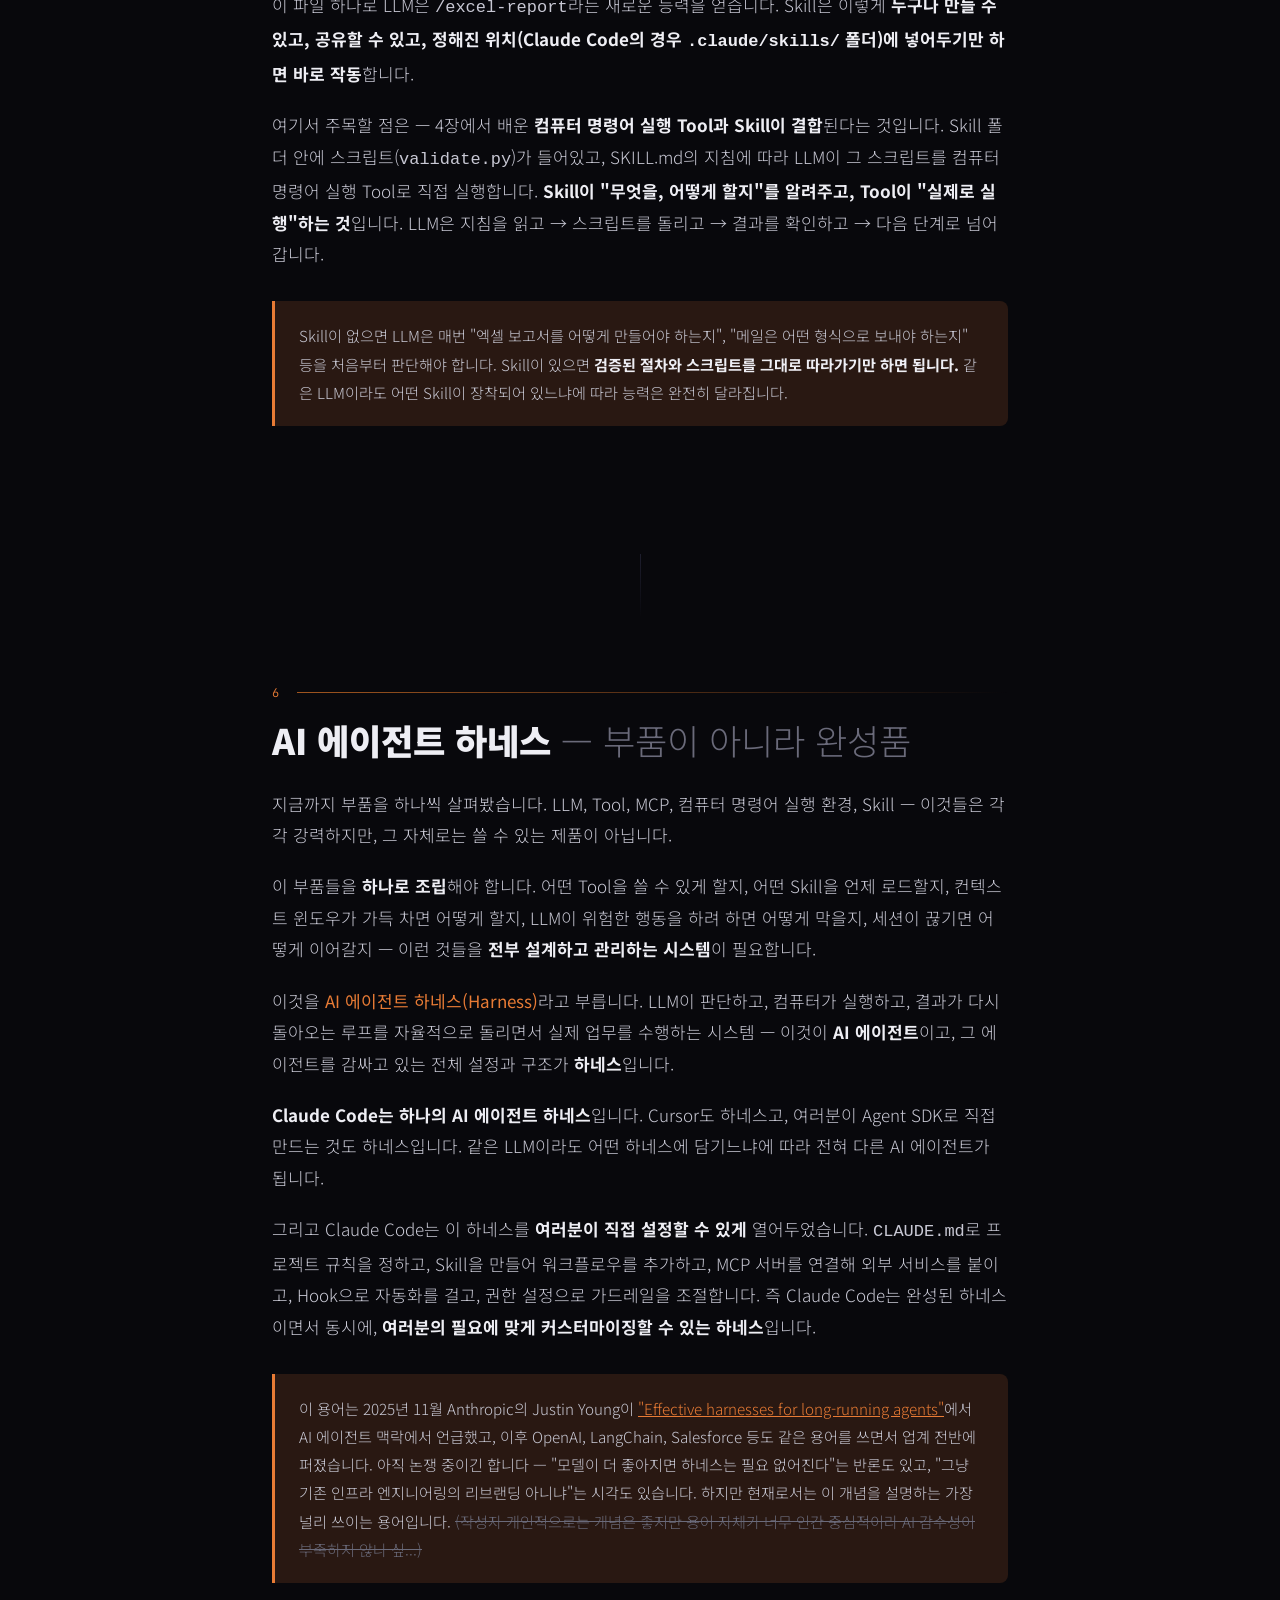
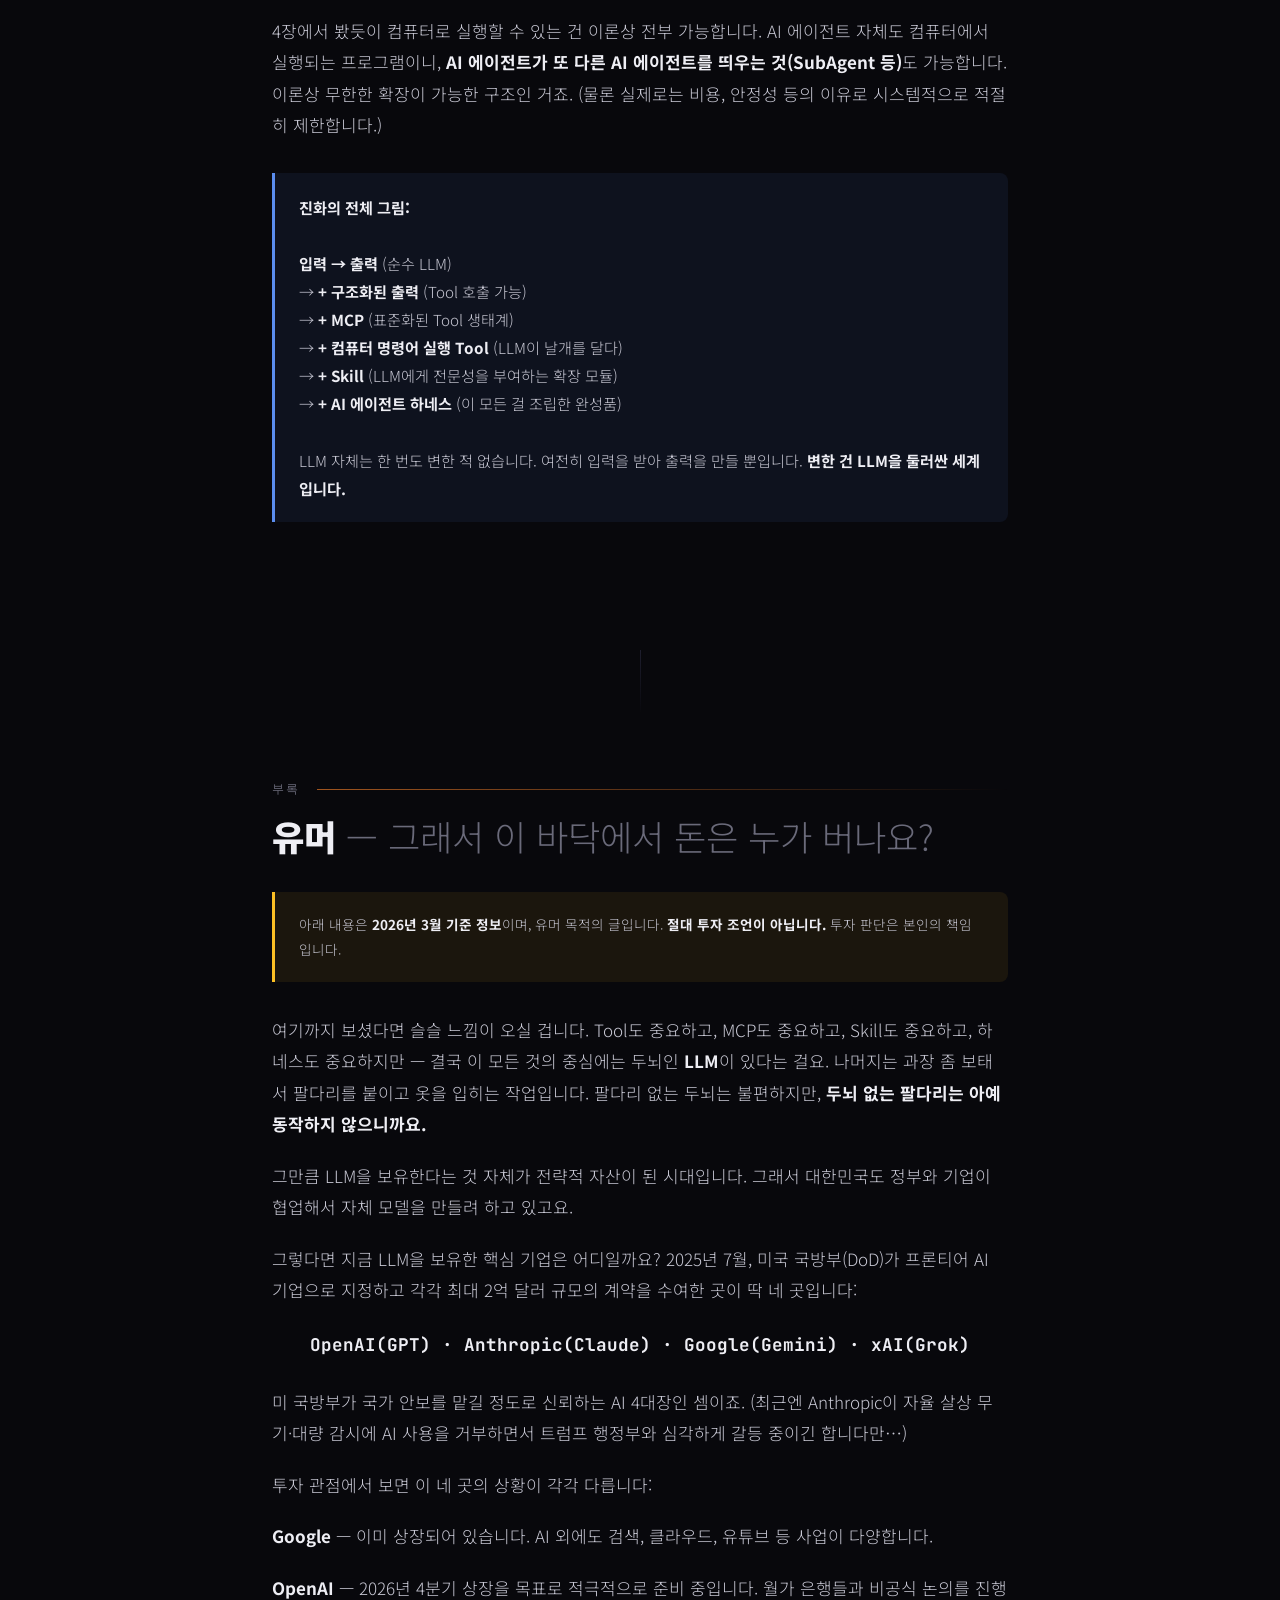
==== commit 3592d7e2: "Update index.html" ====
--- a/index.html
+++ b/index.html
@@ -824,12 +824,11 @@
       <p>
         여기서 한 발 더 — 한창 화제였던 <strong>"thinking"(reasoning)</strong>도 본질은 같습니다.
         답변을 바로 출력하는 대신,
-        <strong>추론 과정을 토큰으로 먼저 출력한 뒤 답변을 출력</strong>하게 한 것입니다.
+        <strong>추론 과정을 토큰으로 먼저 출력한 뒤 답변을 출력하게 학습시킨 것</strong>입니다.
         "생각한다"는 것도 결국 출력의 일부인 거죠.
-        그런데 이 단순한 변화가 가져온 결과가 놀랍습니다 —
+        그런데 이 변화가 가져온 결과가 놀랍습니다 —
         이전에는 0%였던 고난도 추론 문제를 87%까지 풀어내고,
         박사급 과학 문제에서 인간 전문가를 넘어서기 시작했습니다.
-        <strong>같은 모델이 "더 오래 생각할수록" 더 똑똑해지는</strong>, 새로운 차원의 능력 향상이 열린 겁니다.
       </p>
     </div>
     <p>
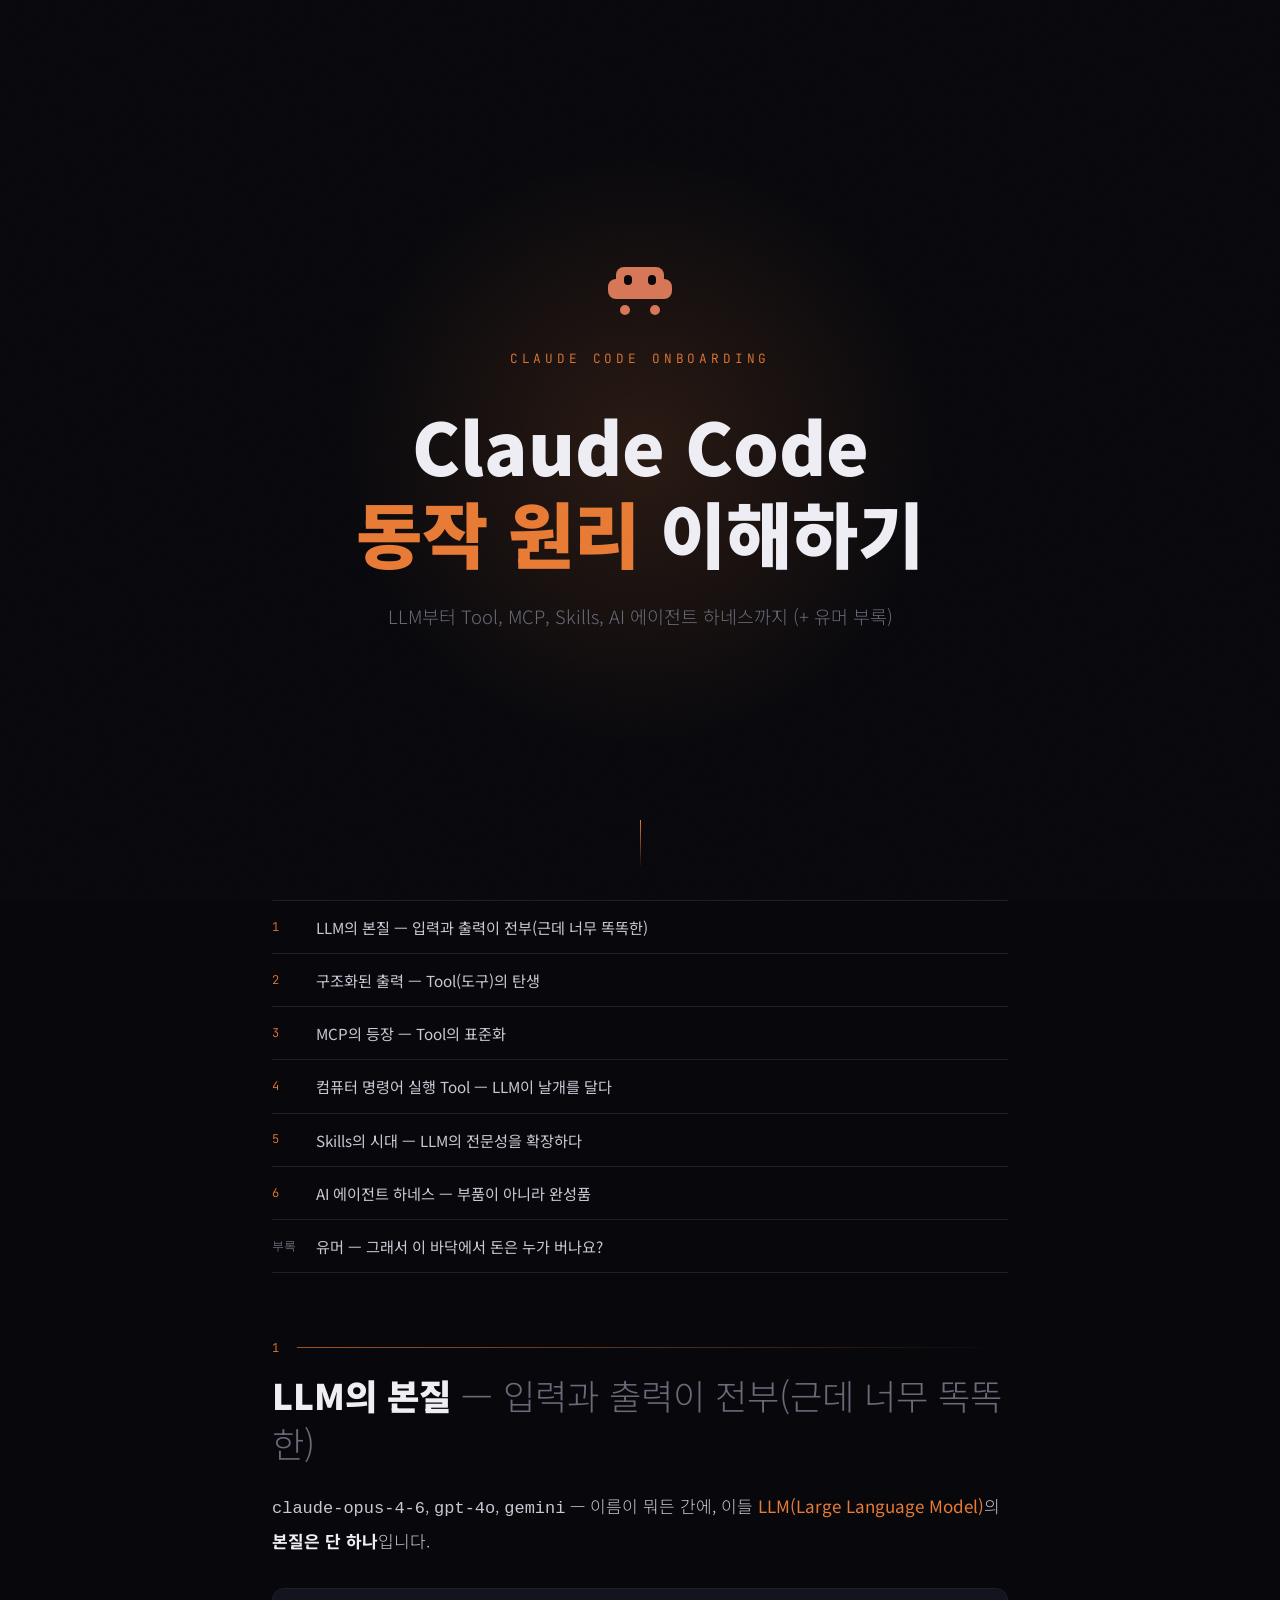
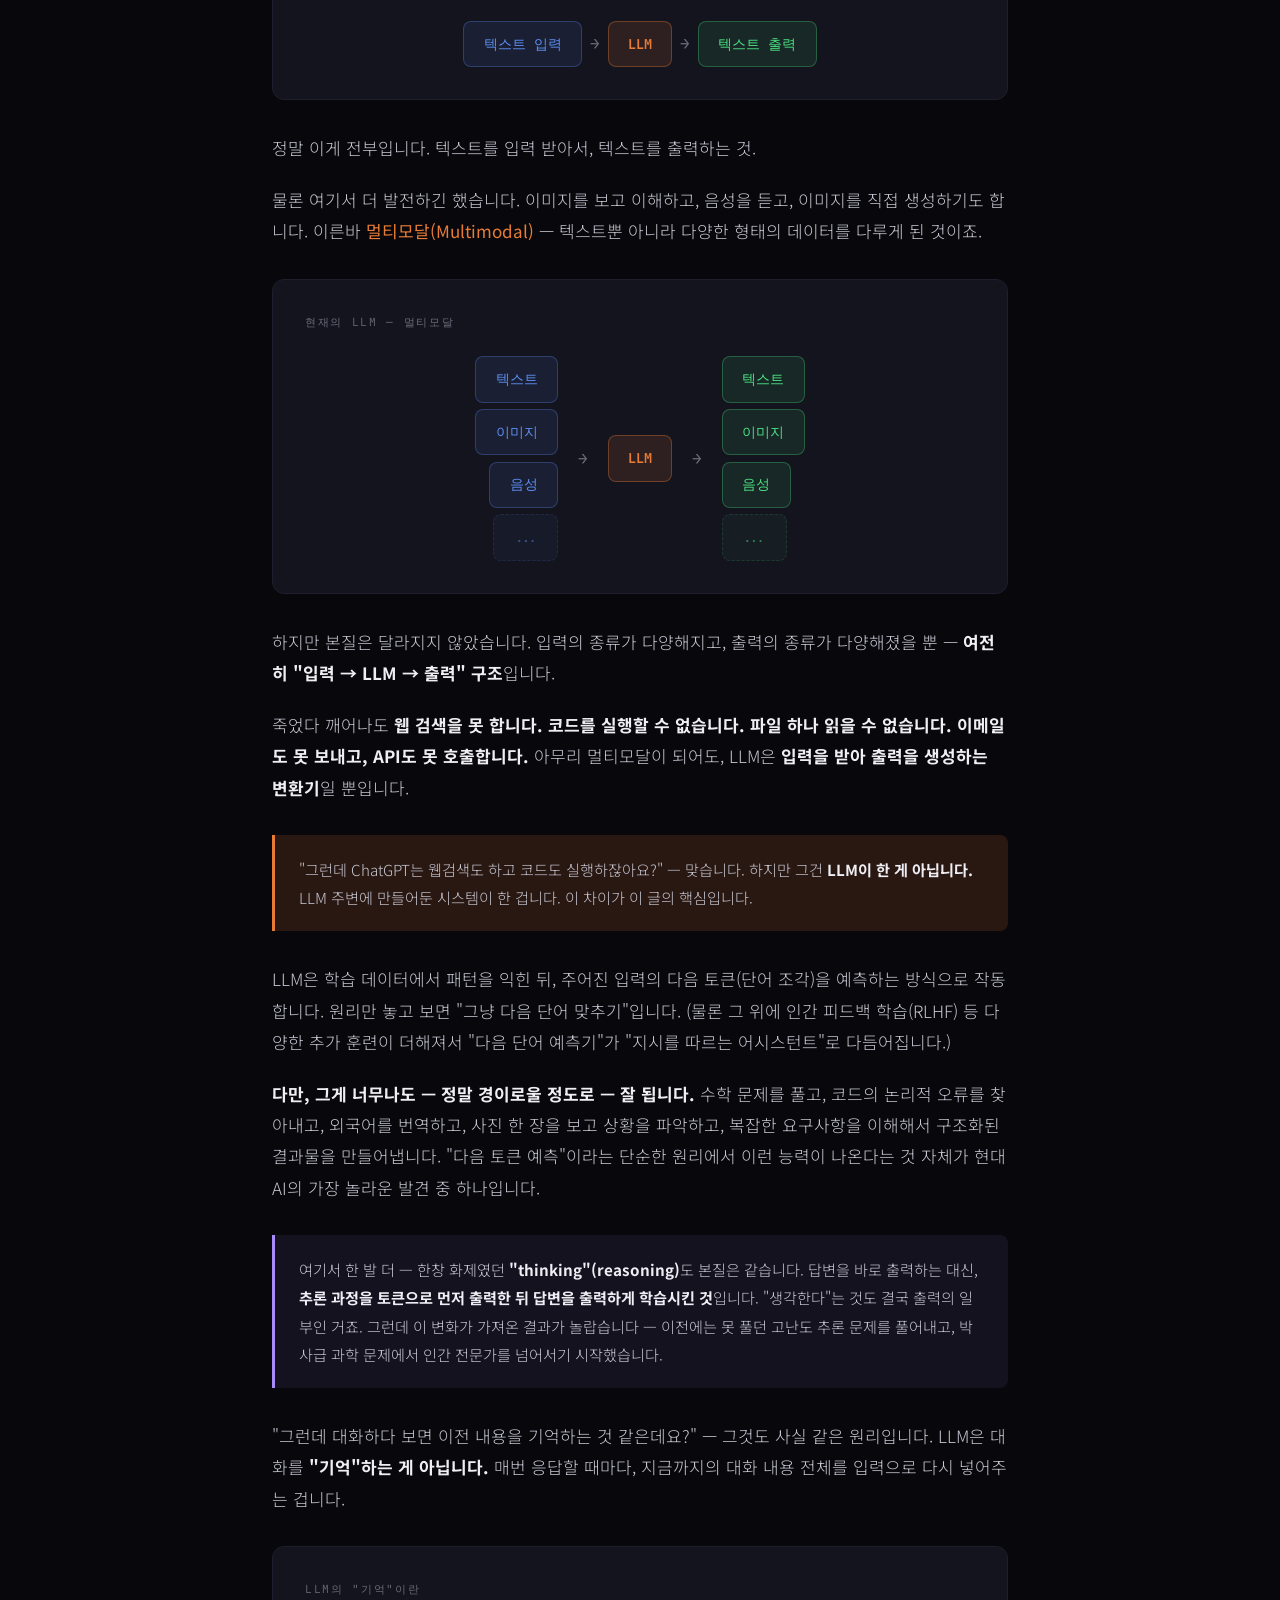
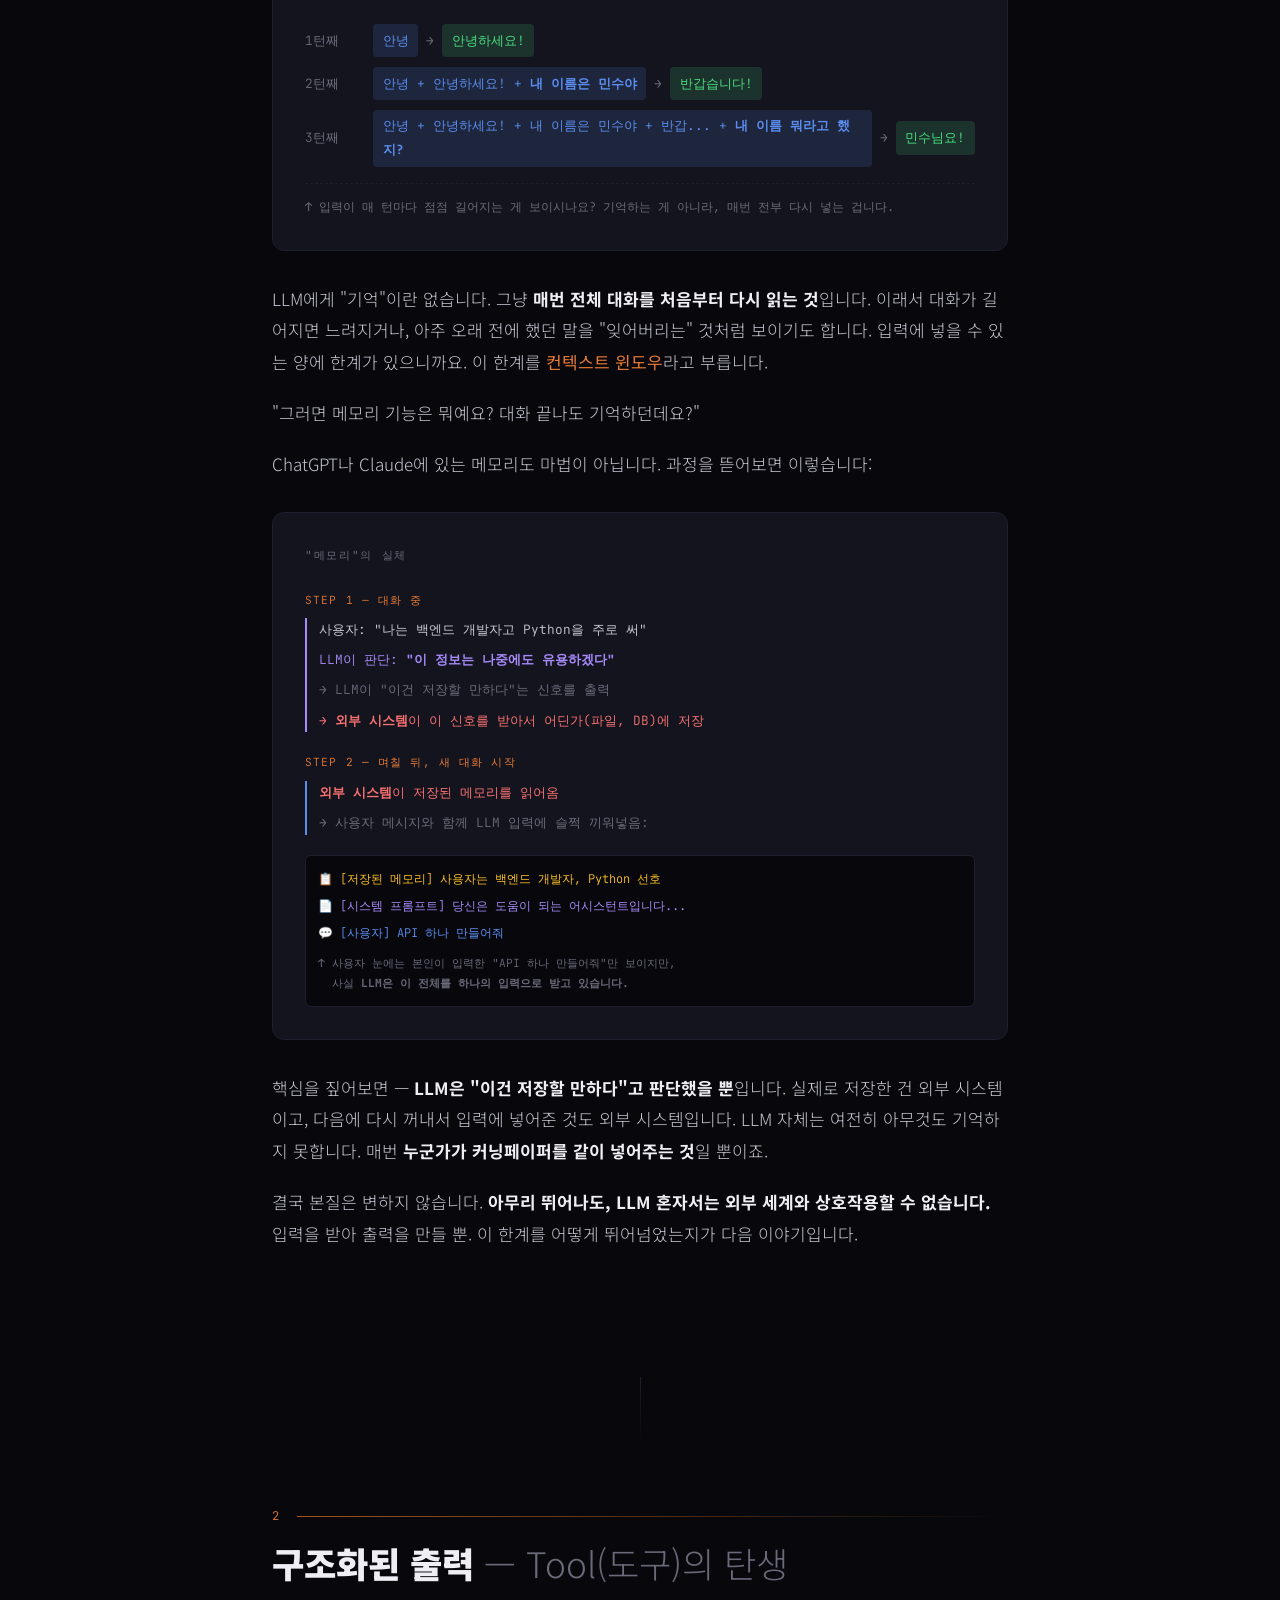
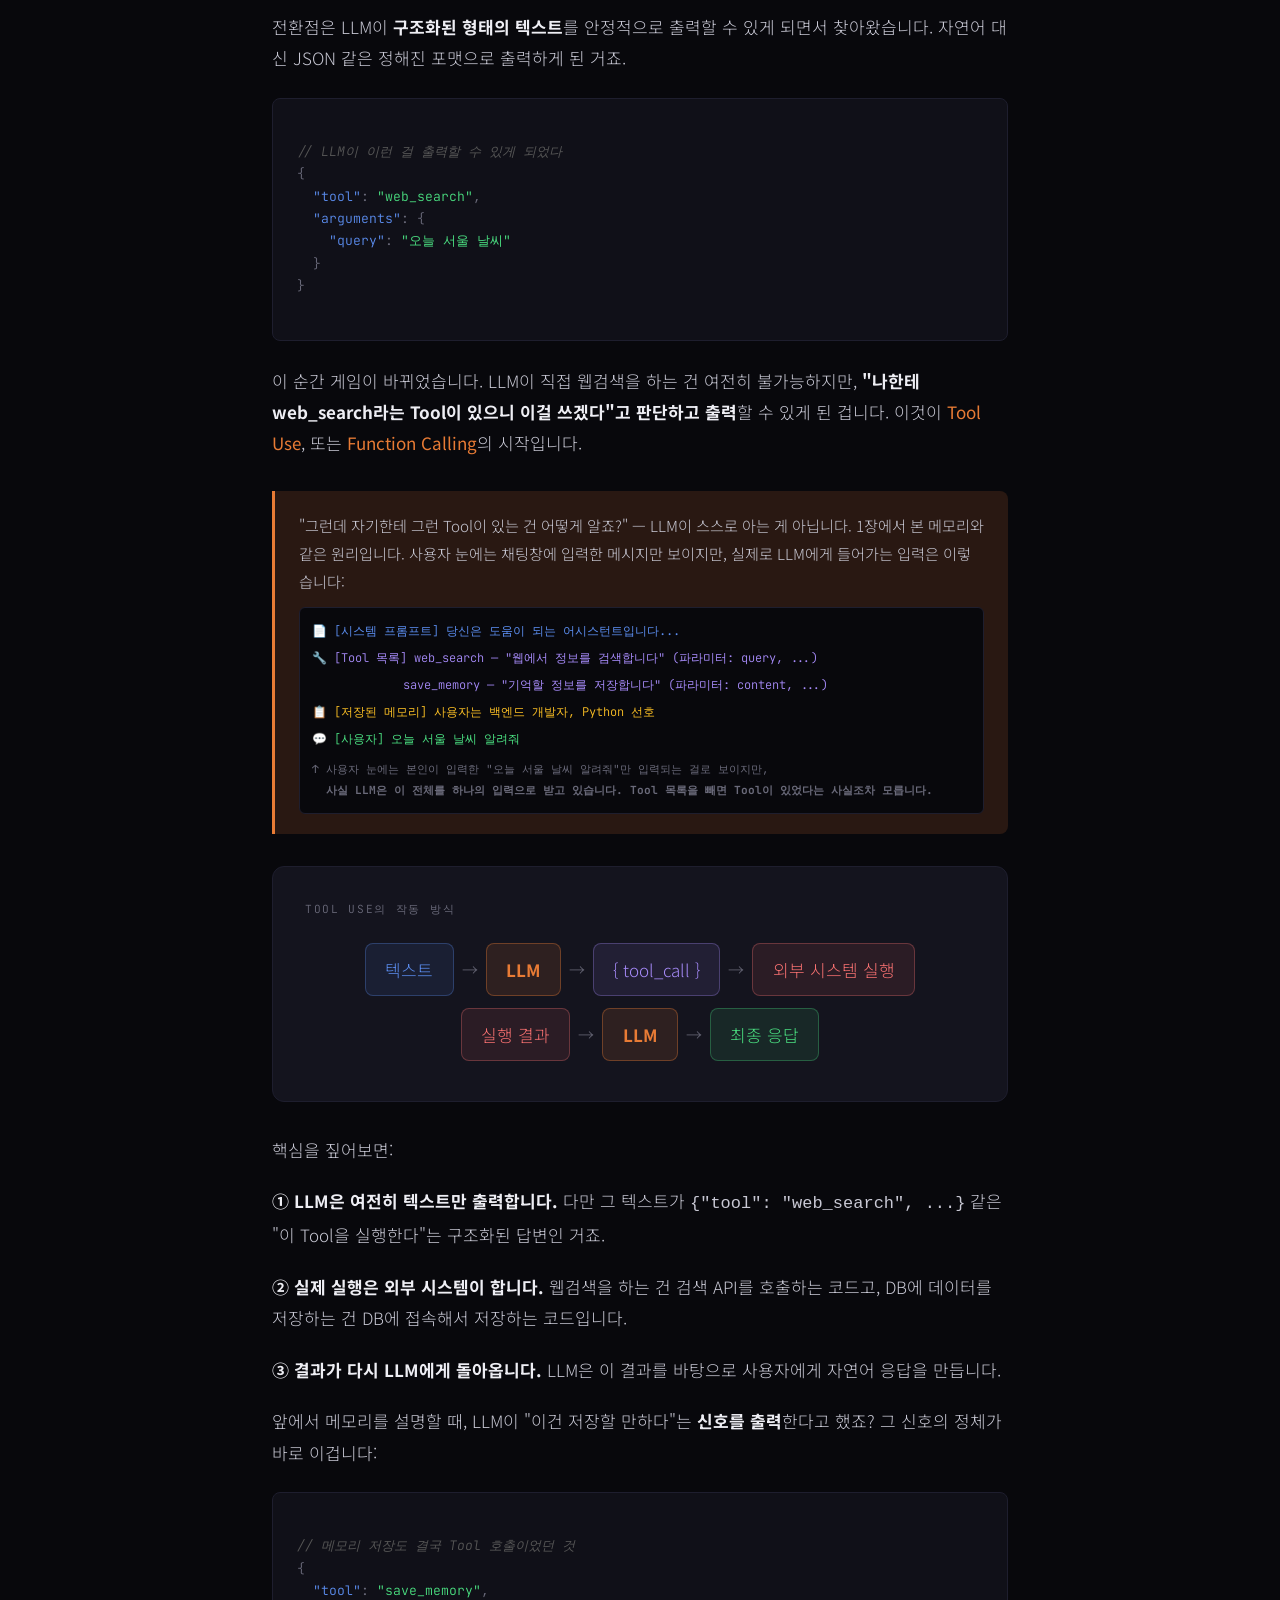
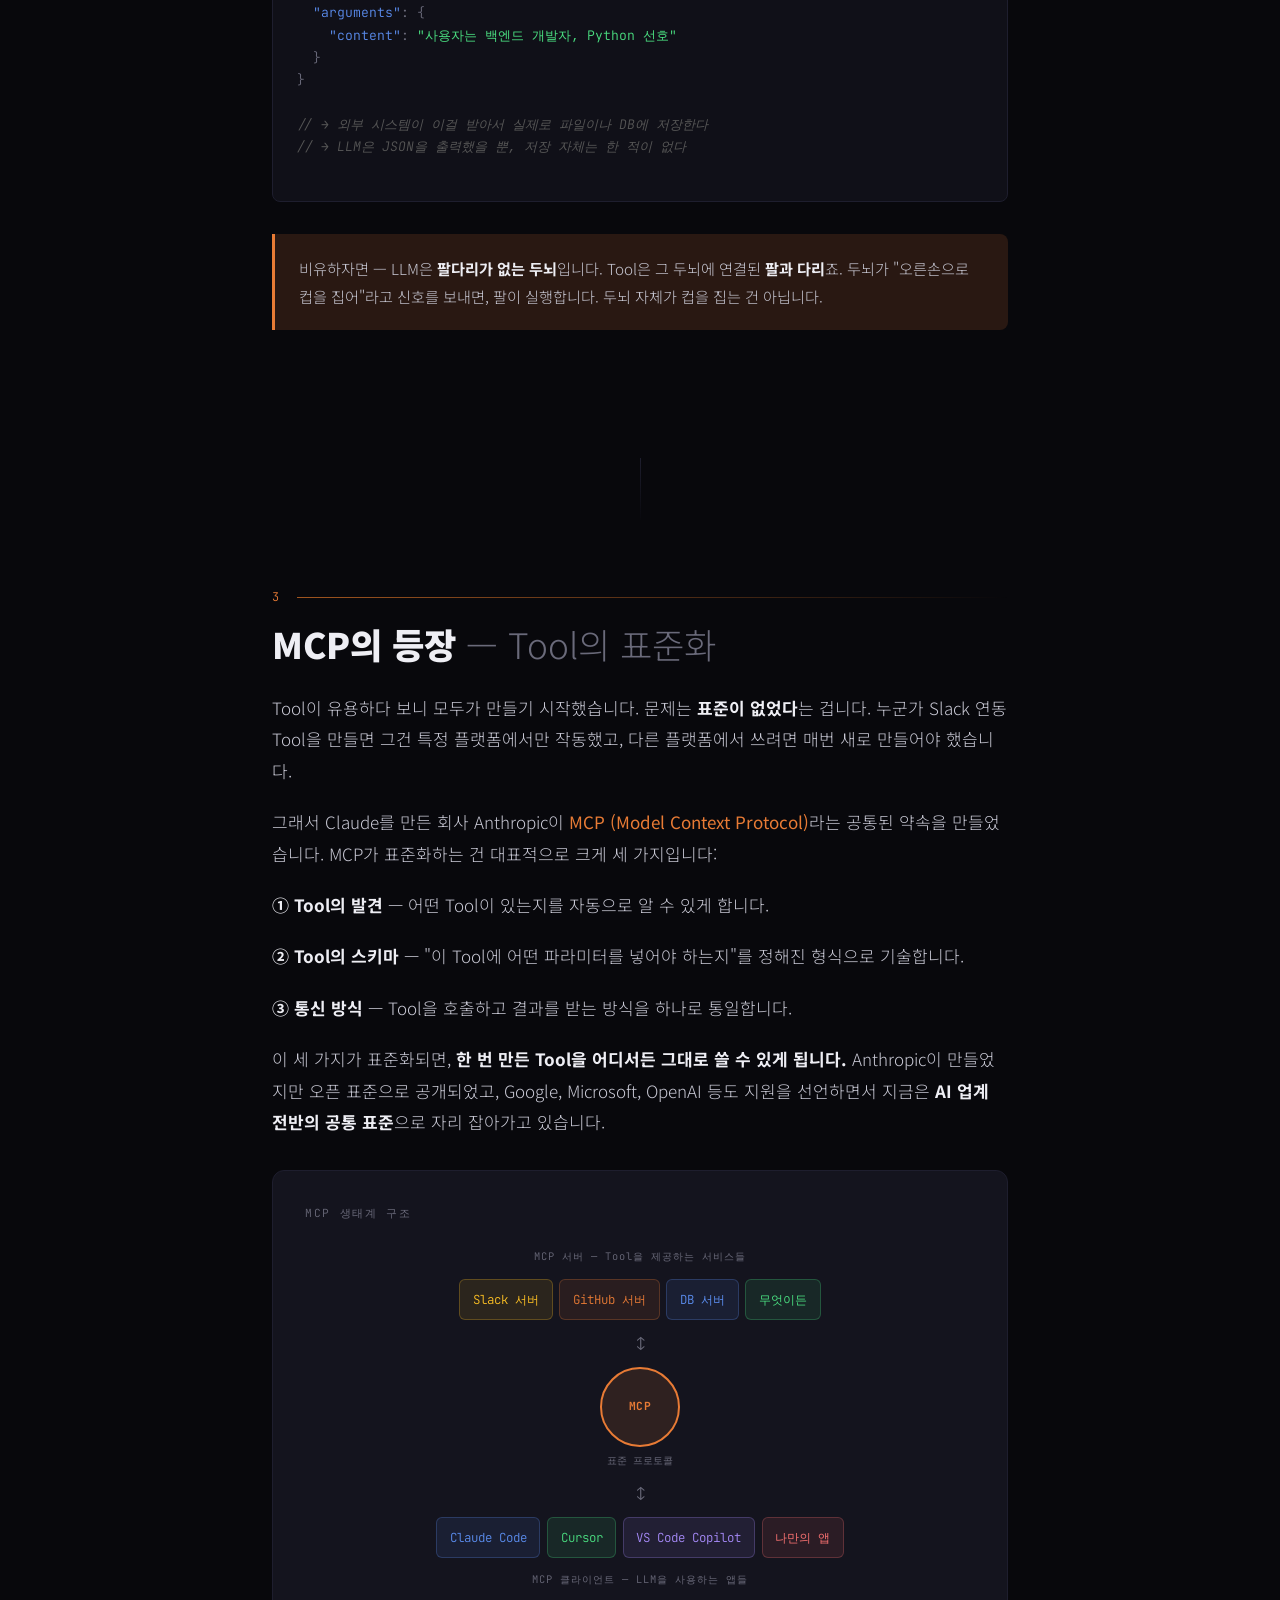
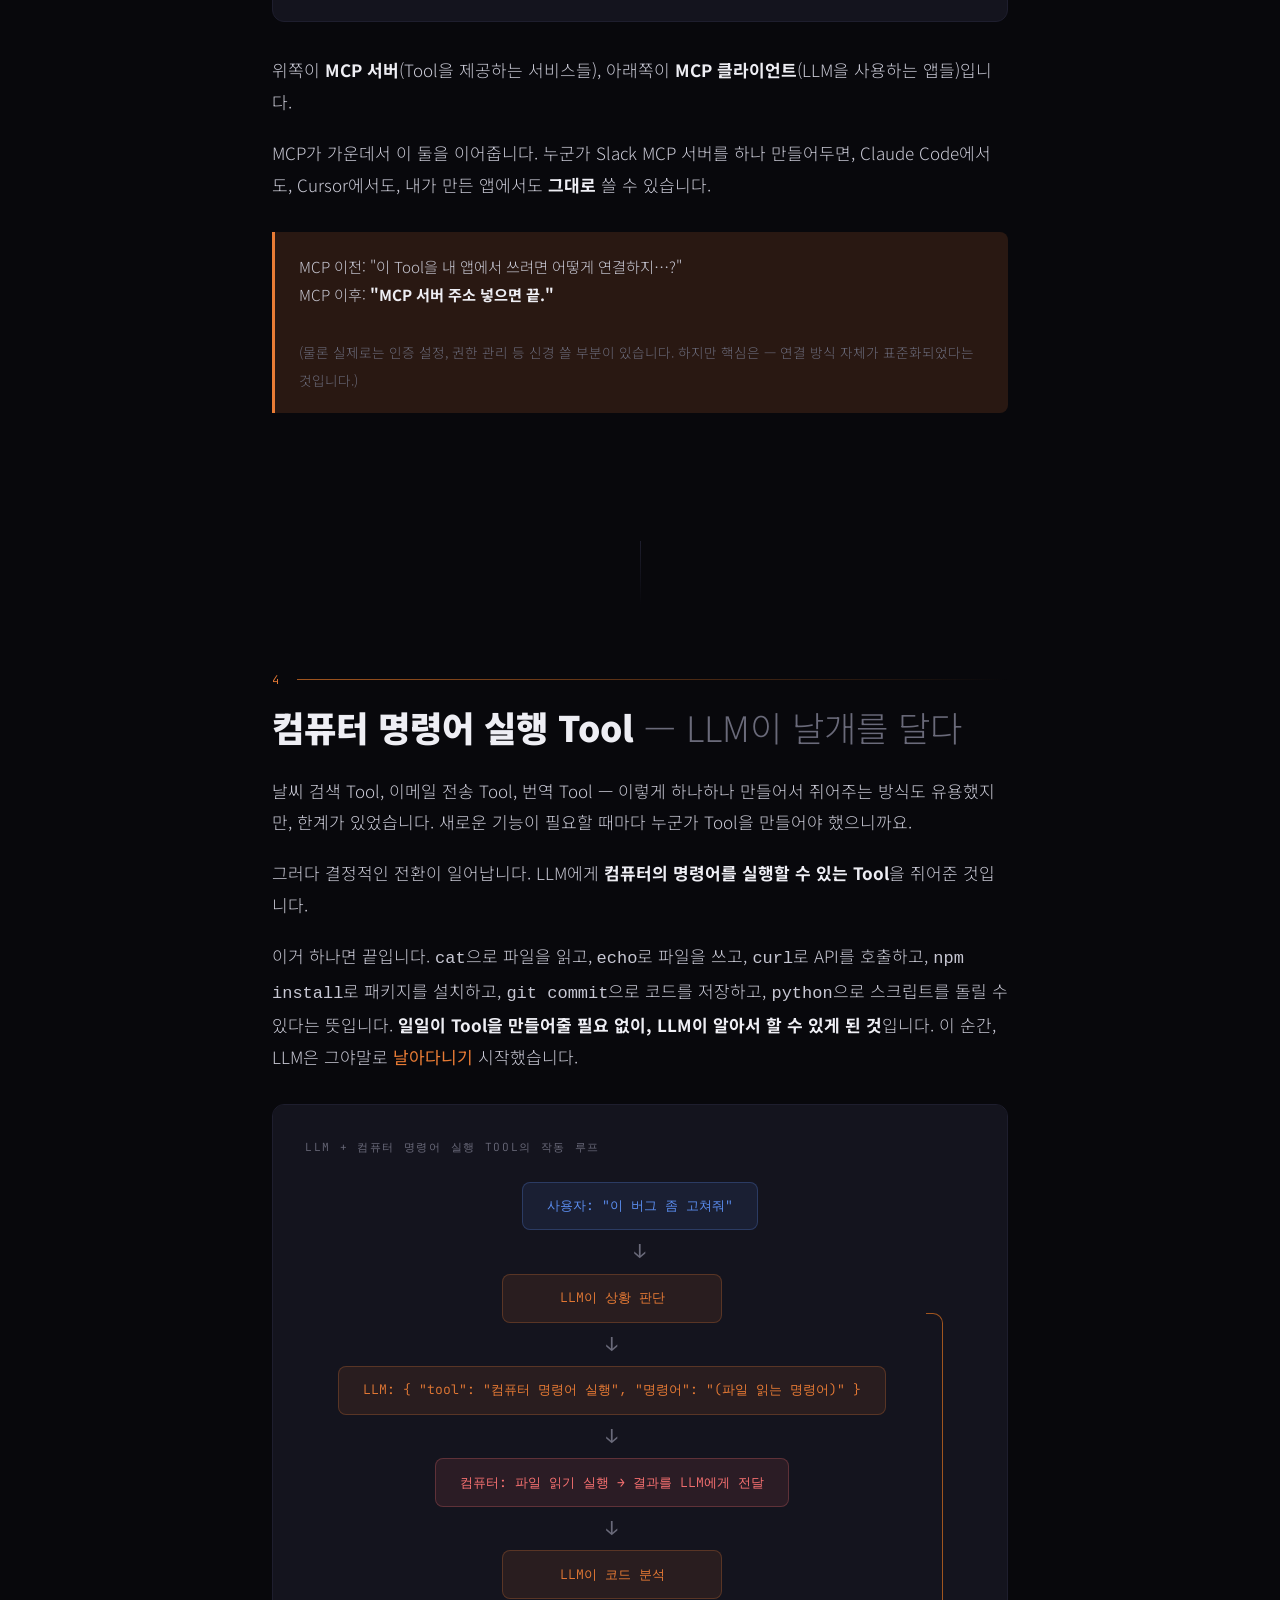
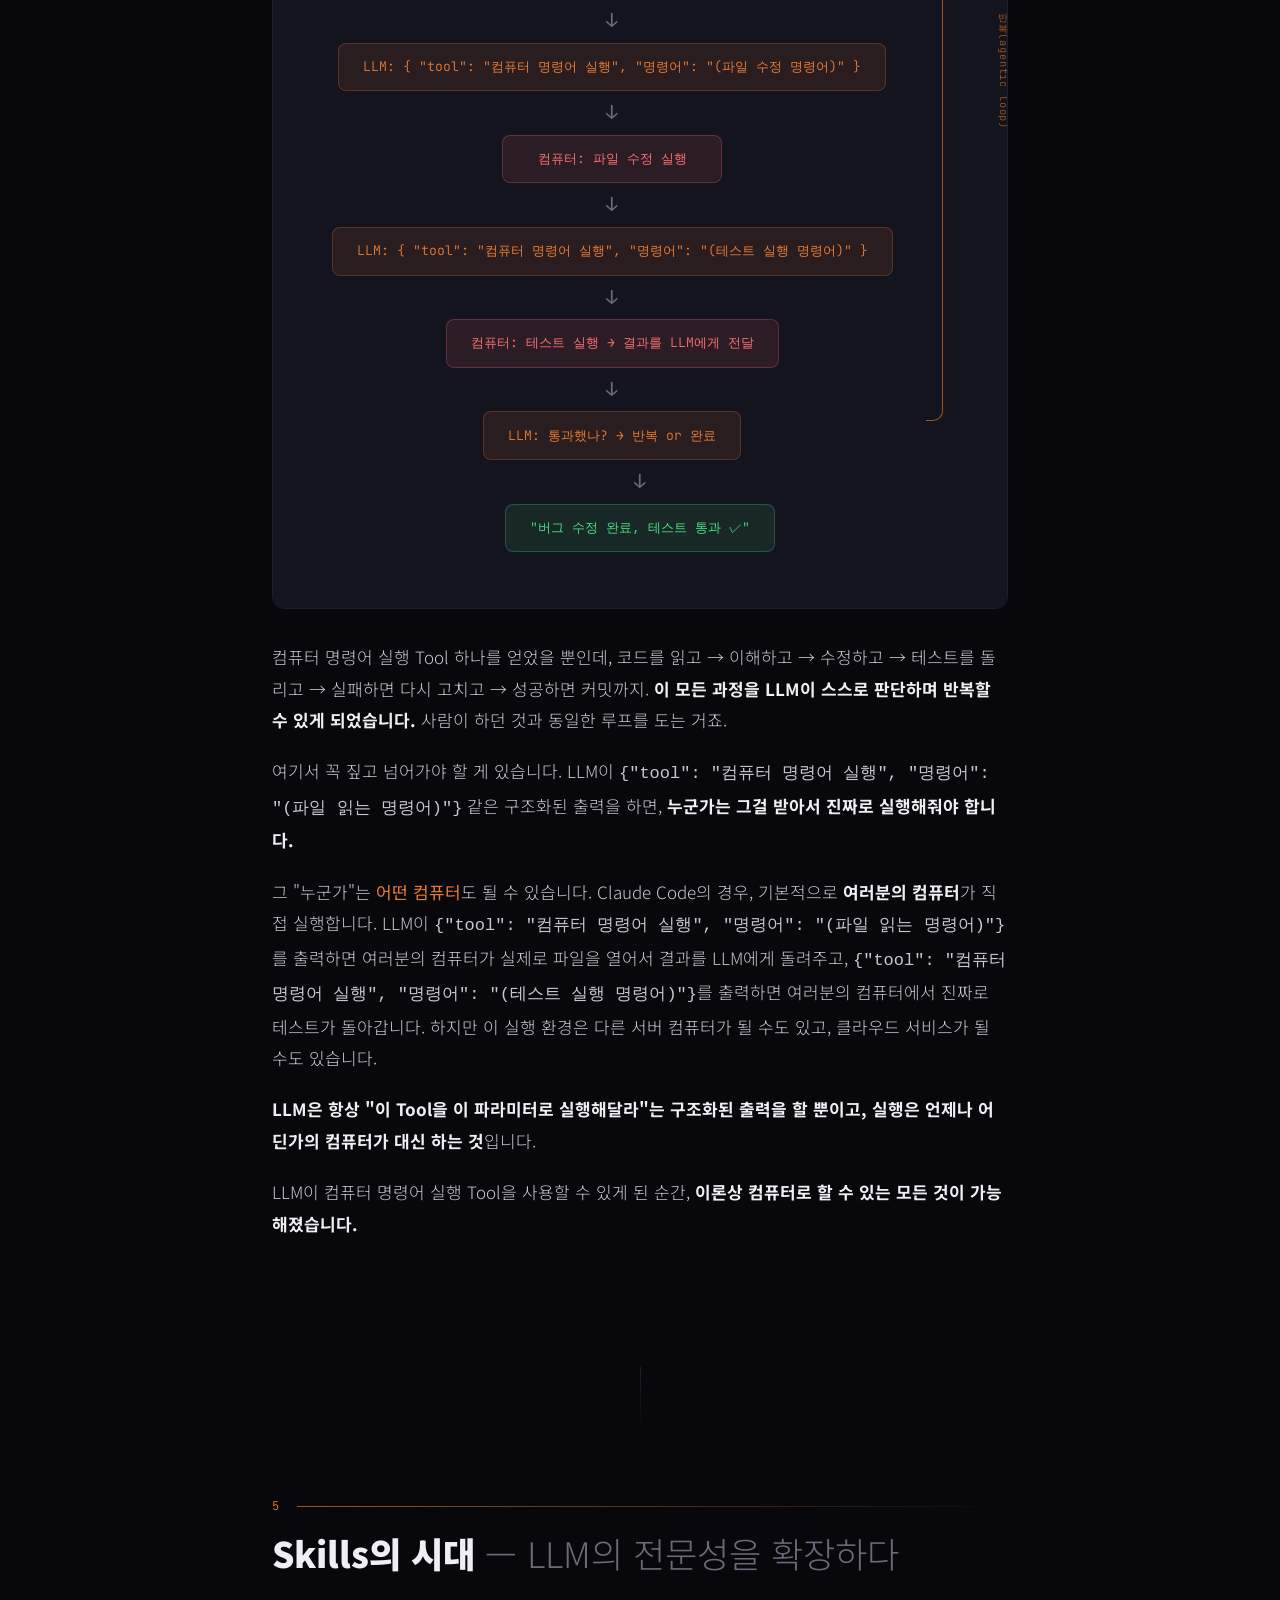
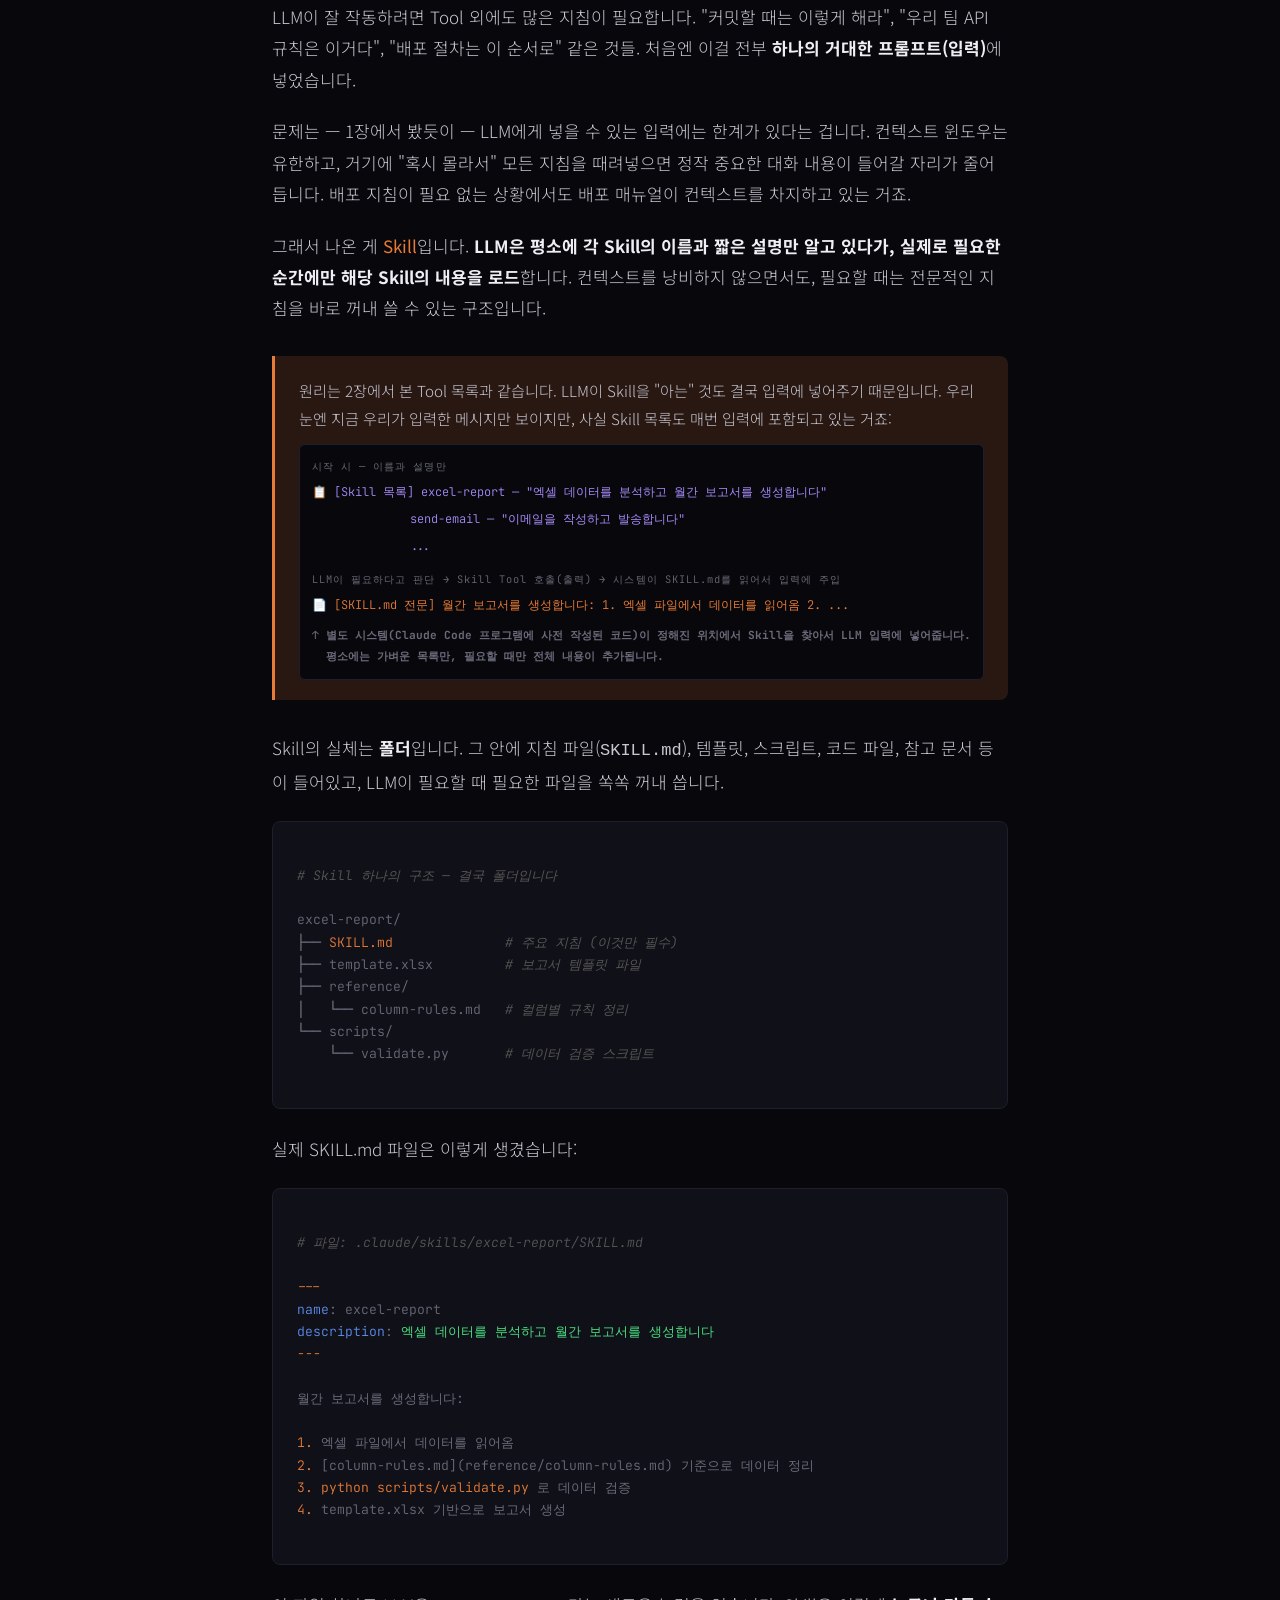
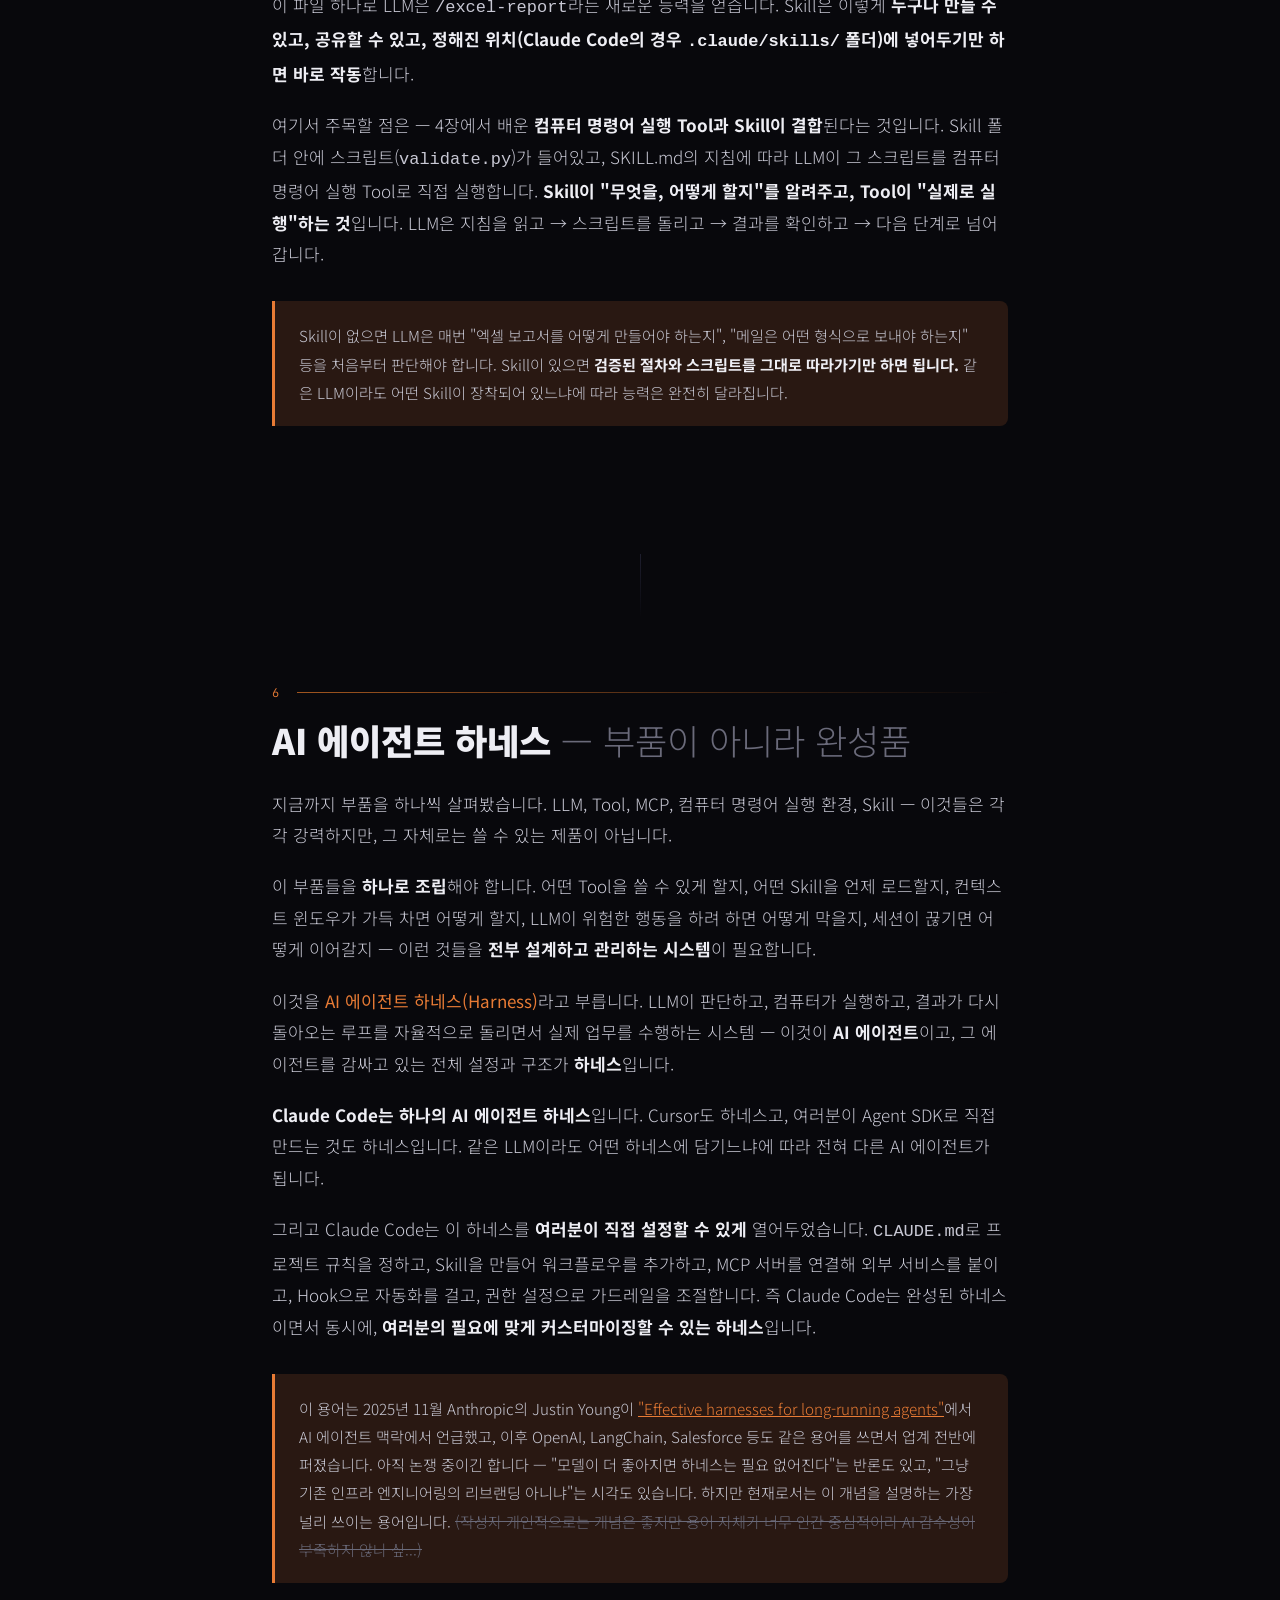
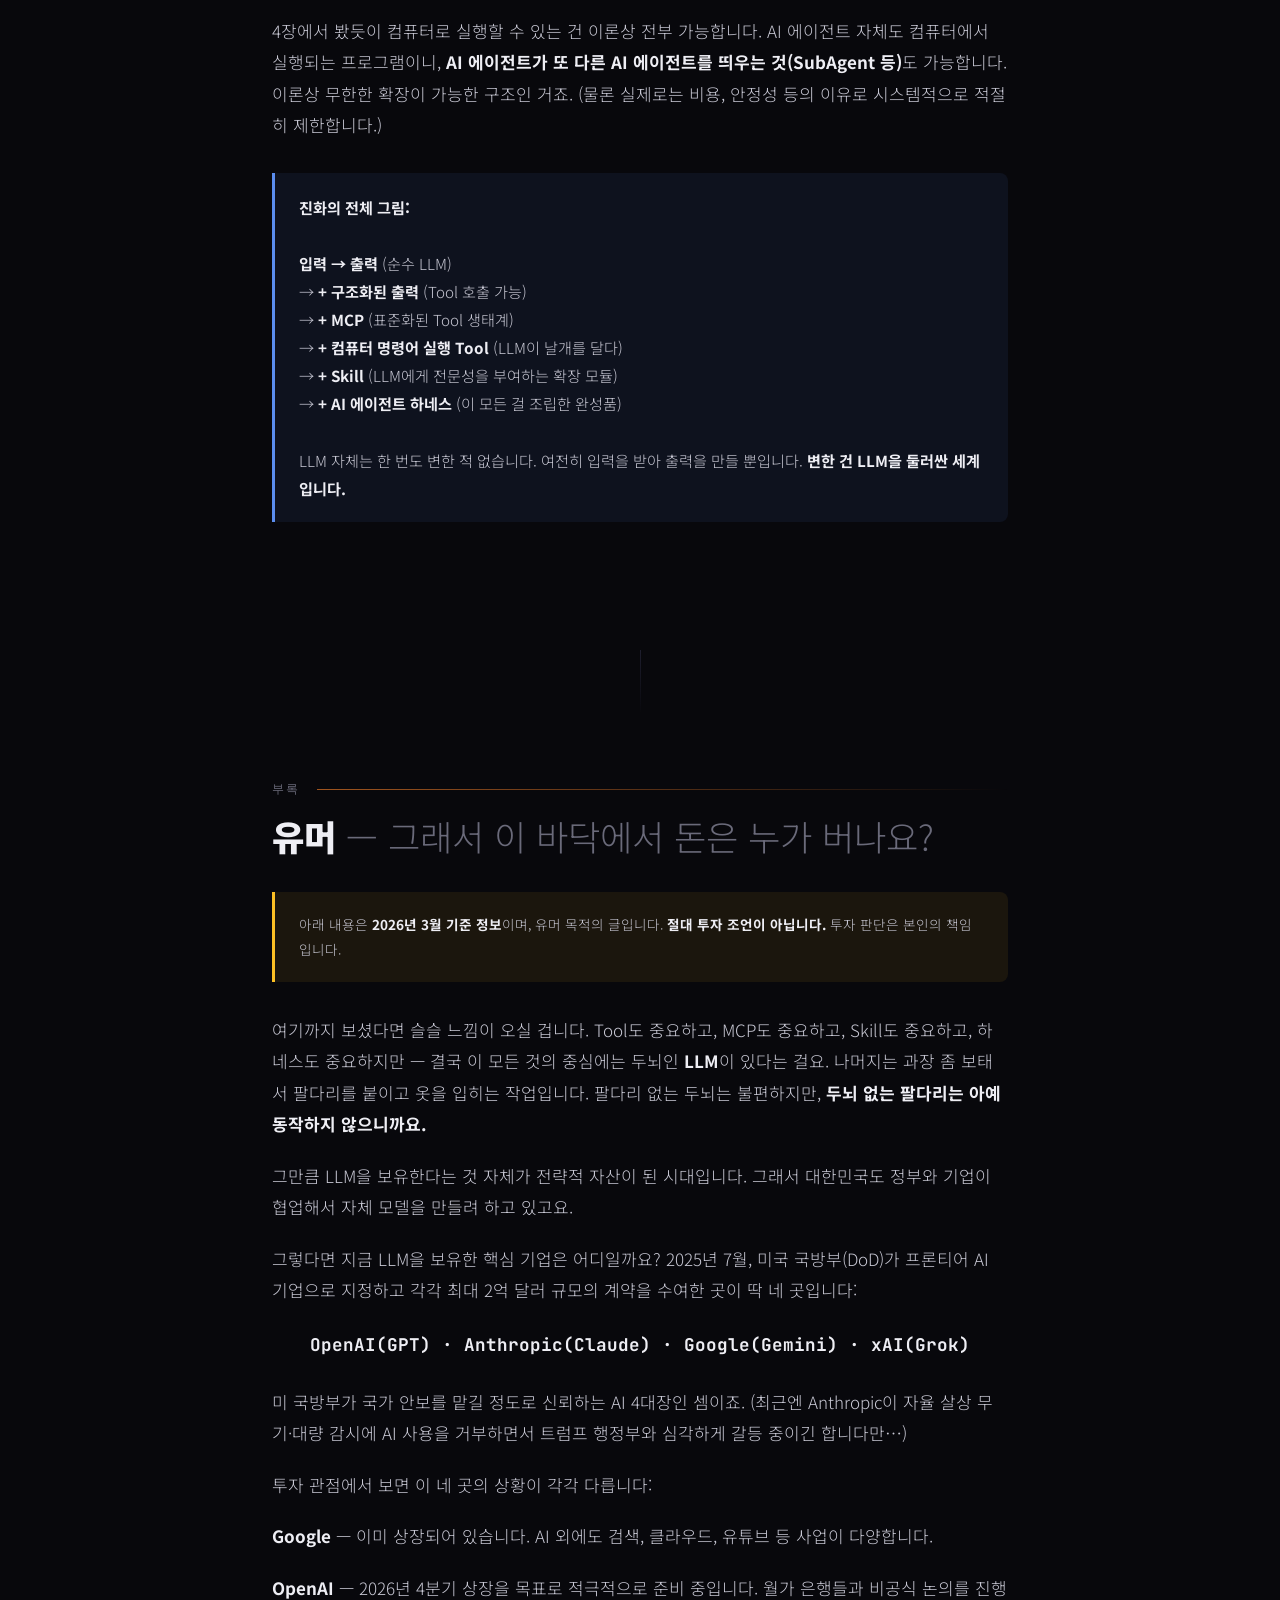
==== commit cf47e957: "Update index.html" ====
--- a/index.html
+++ b/index.html
@@ -827,7 +827,7 @@
         <strong>추론 과정을 토큰으로 먼저 출력한 뒤 답변을 출력하게 학습시킨 것</strong>입니다.
         "생각한다"는 것도 결국 출력의 일부인 거죠.
         그런데 이 변화가 가져온 결과가 놀랍습니다 —
-        이전에는 0%였던 고난도 추론 문제를 87%까지 풀어내고,
+        이전에는 못 풀던 고난도 추론 문제를 풀어내고,
         박사급 과학 문제에서 인간 전문가를 넘어서기 시작했습니다.
       </p>
     </div>
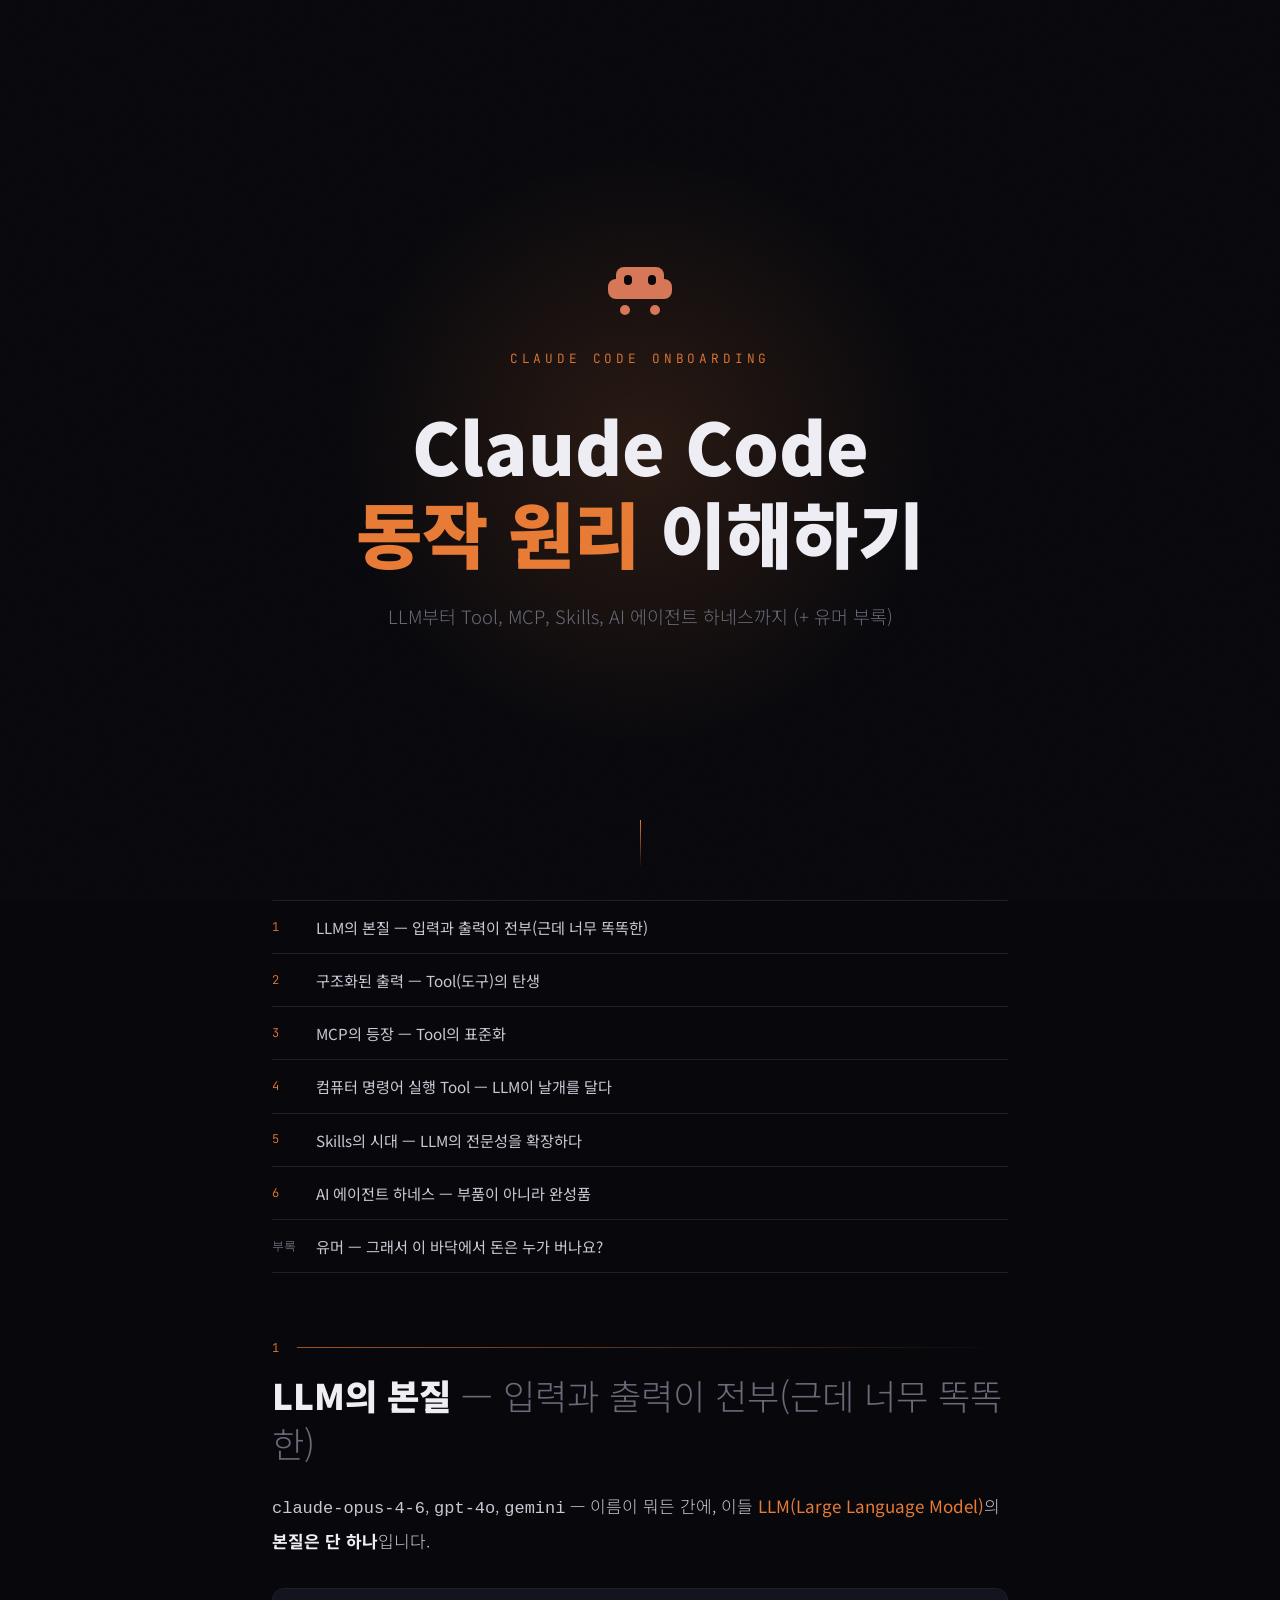
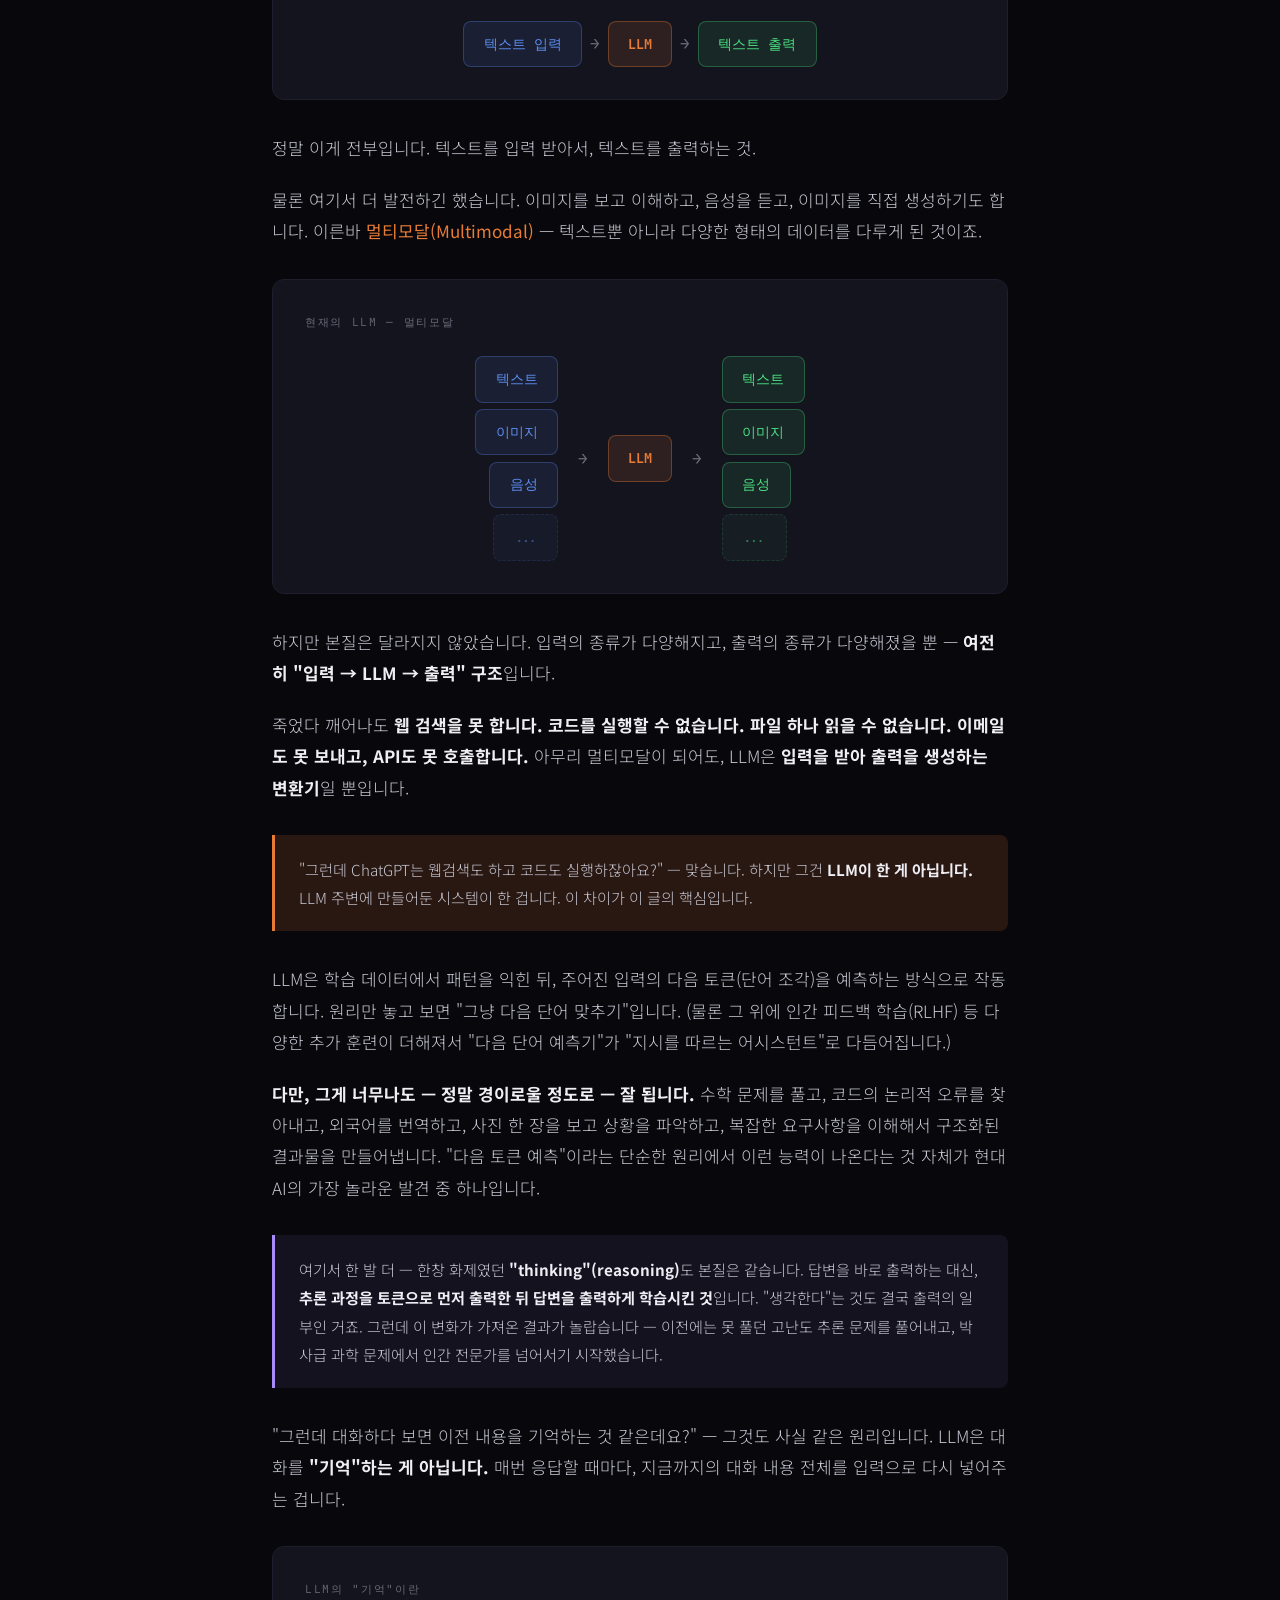
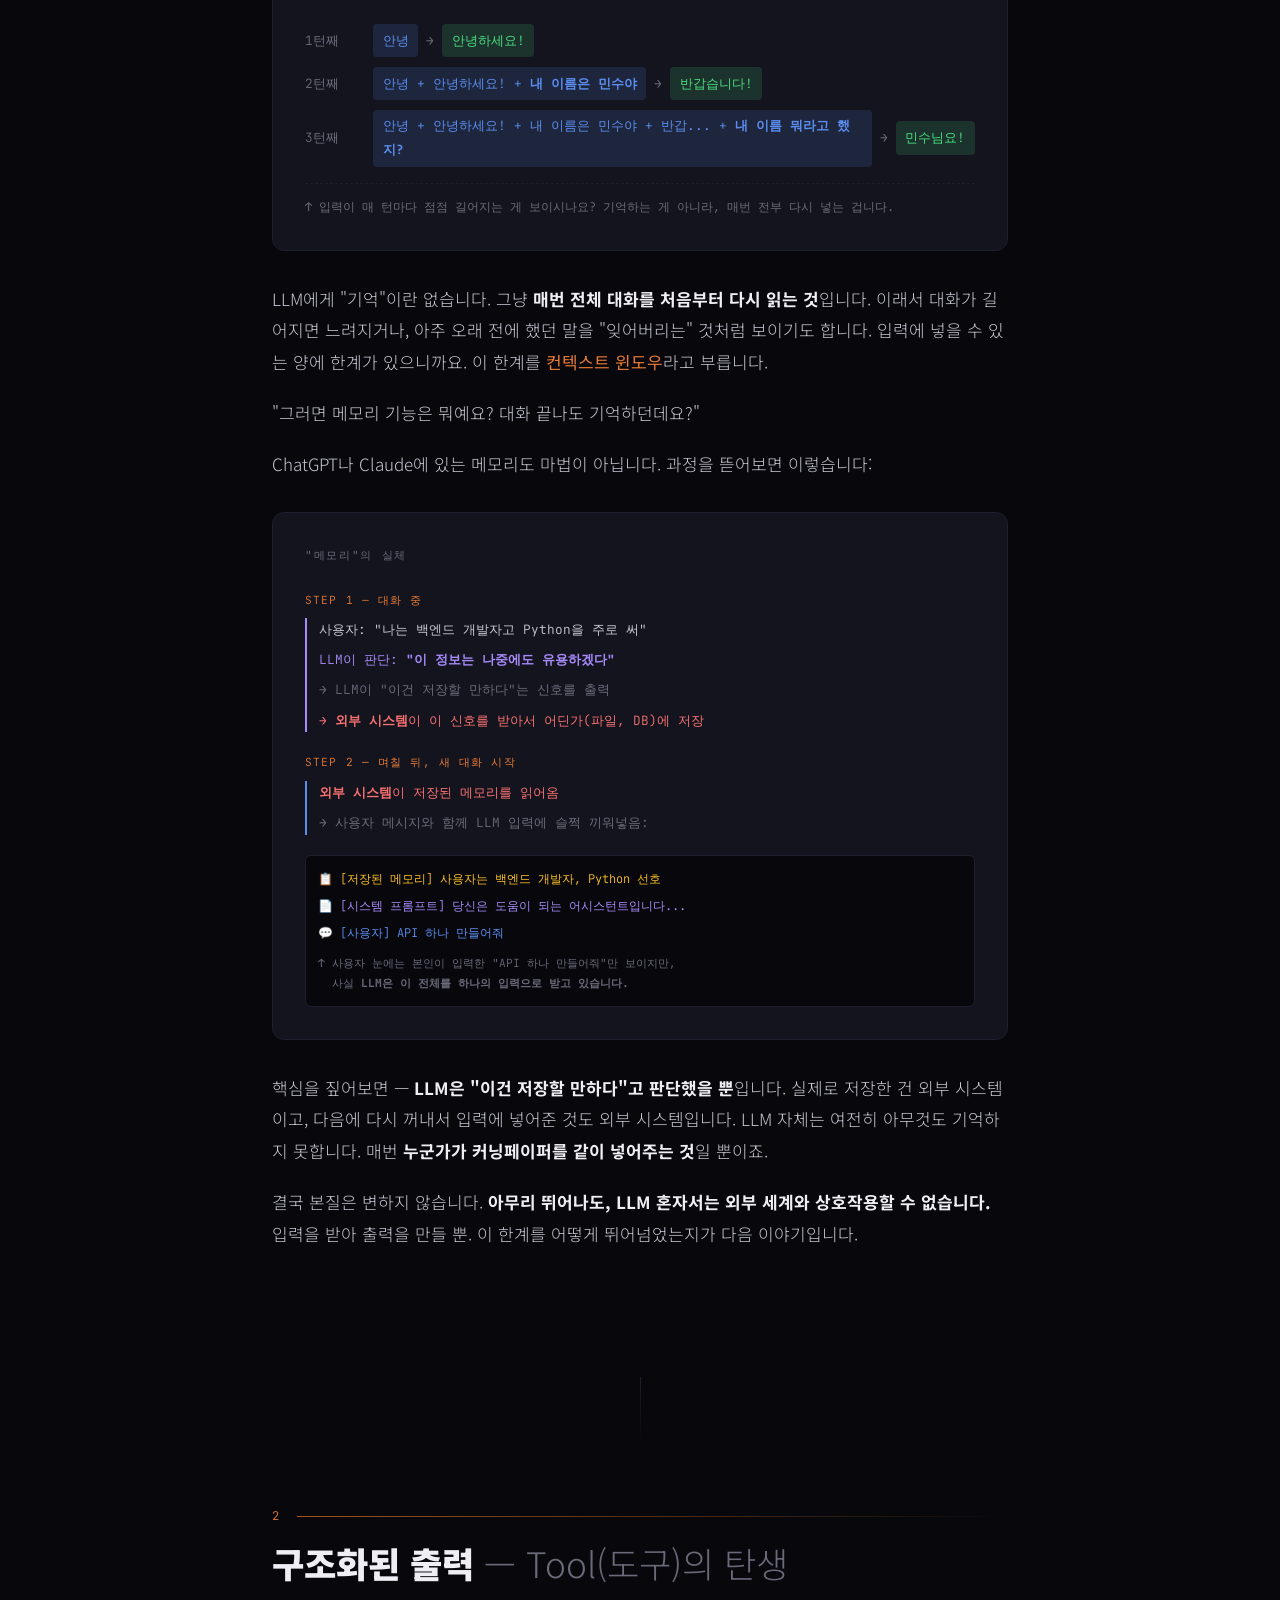
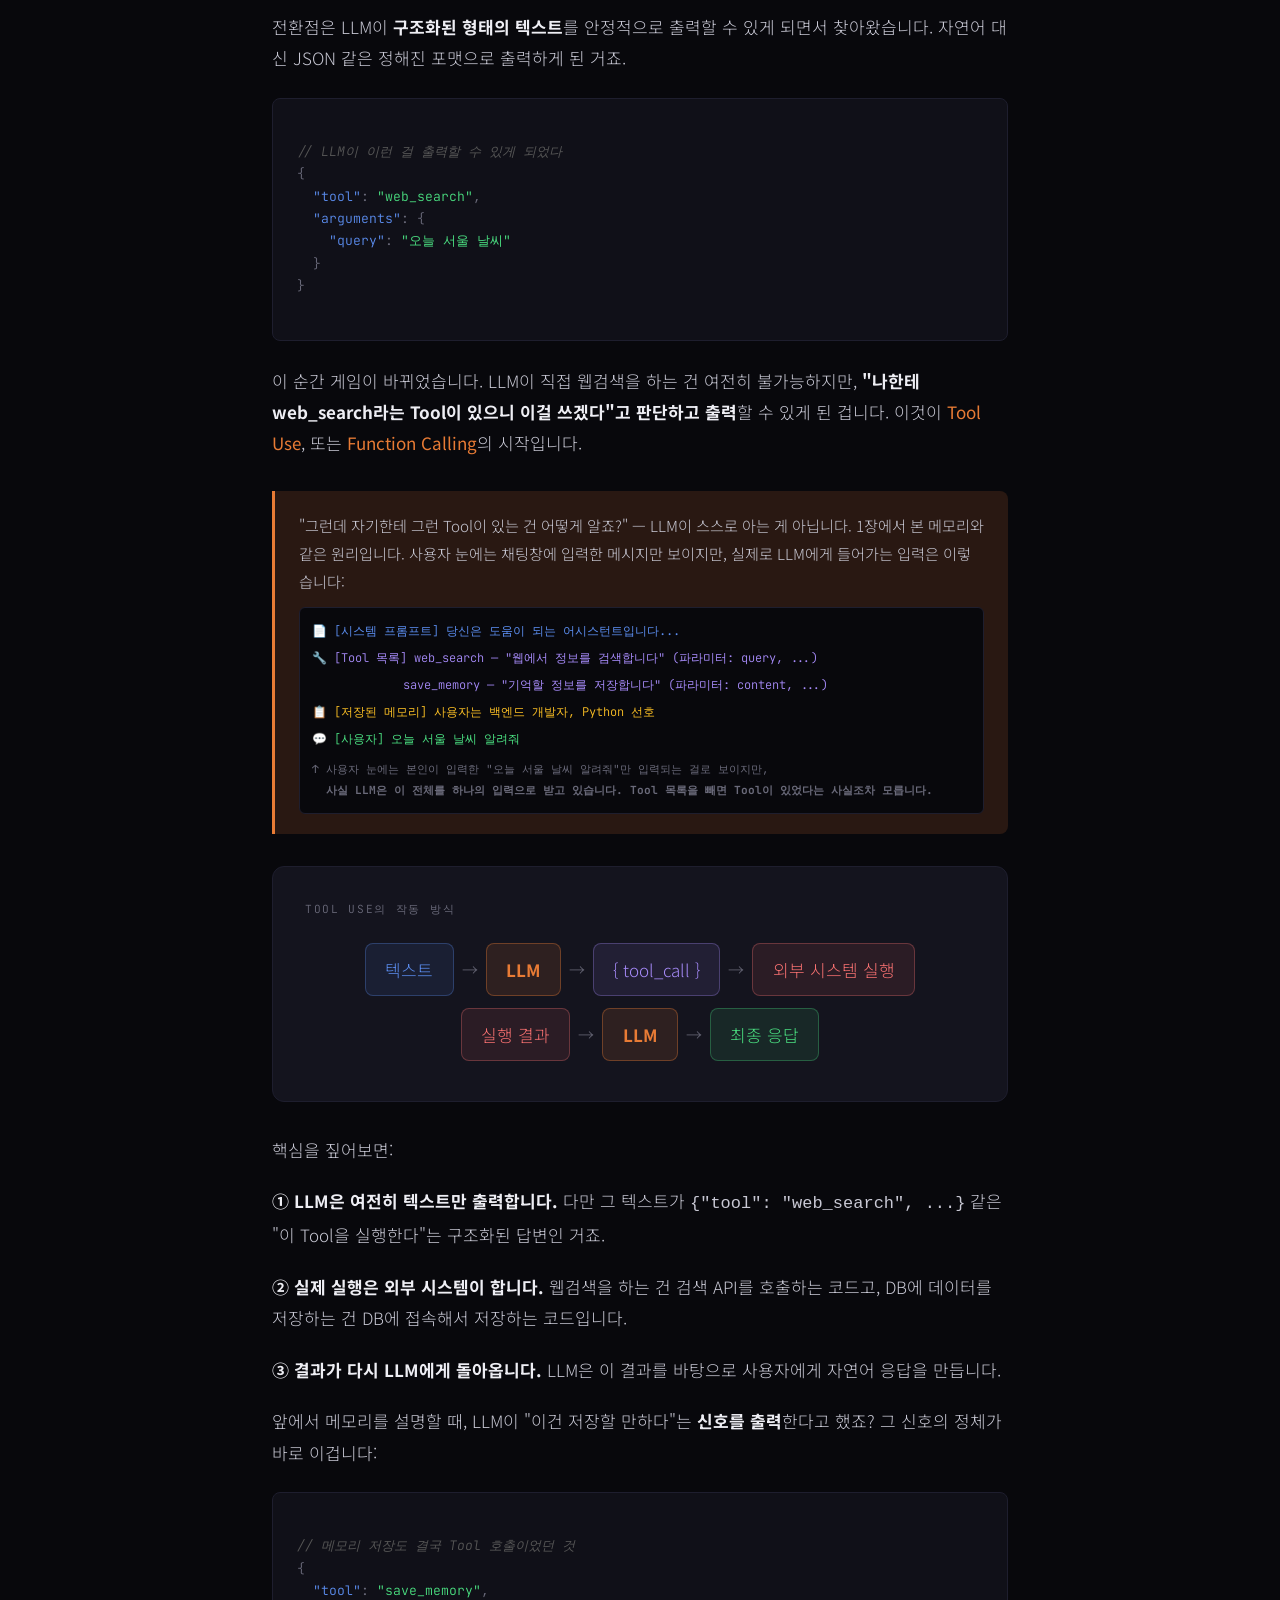
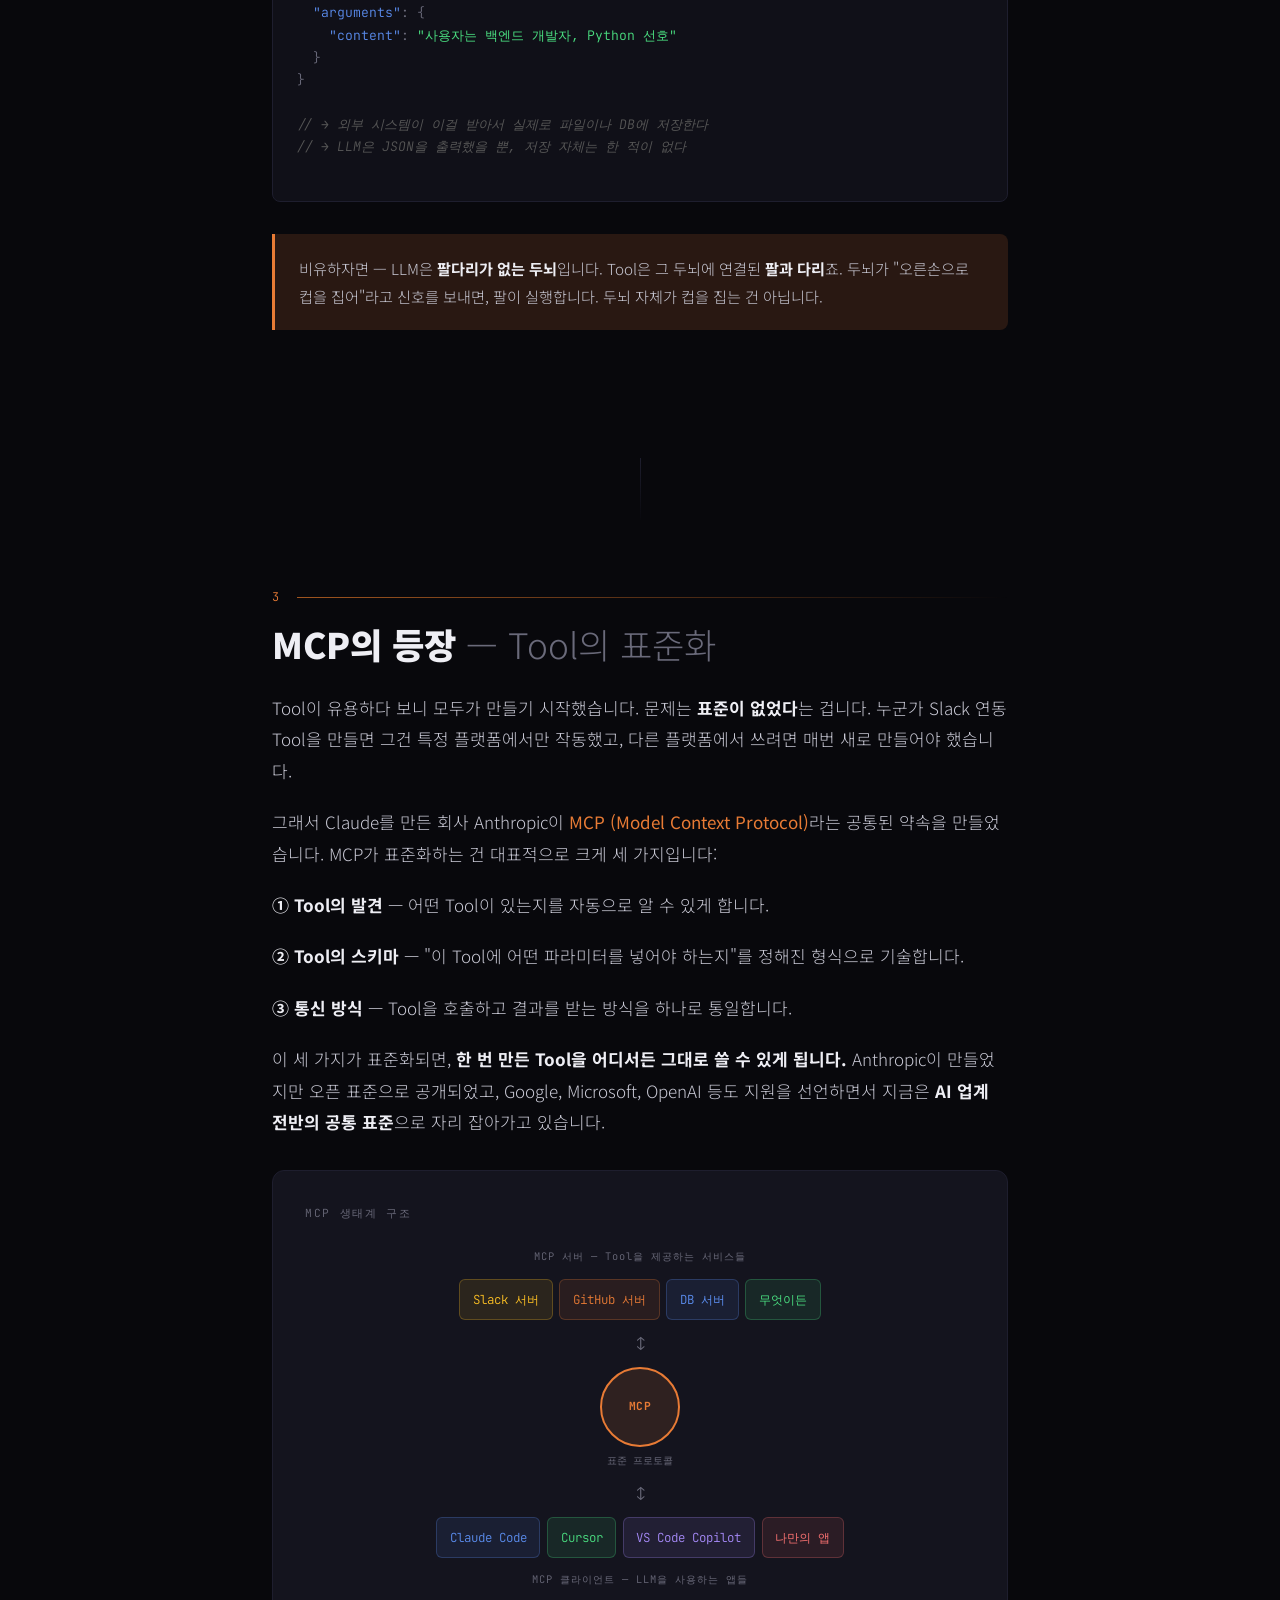
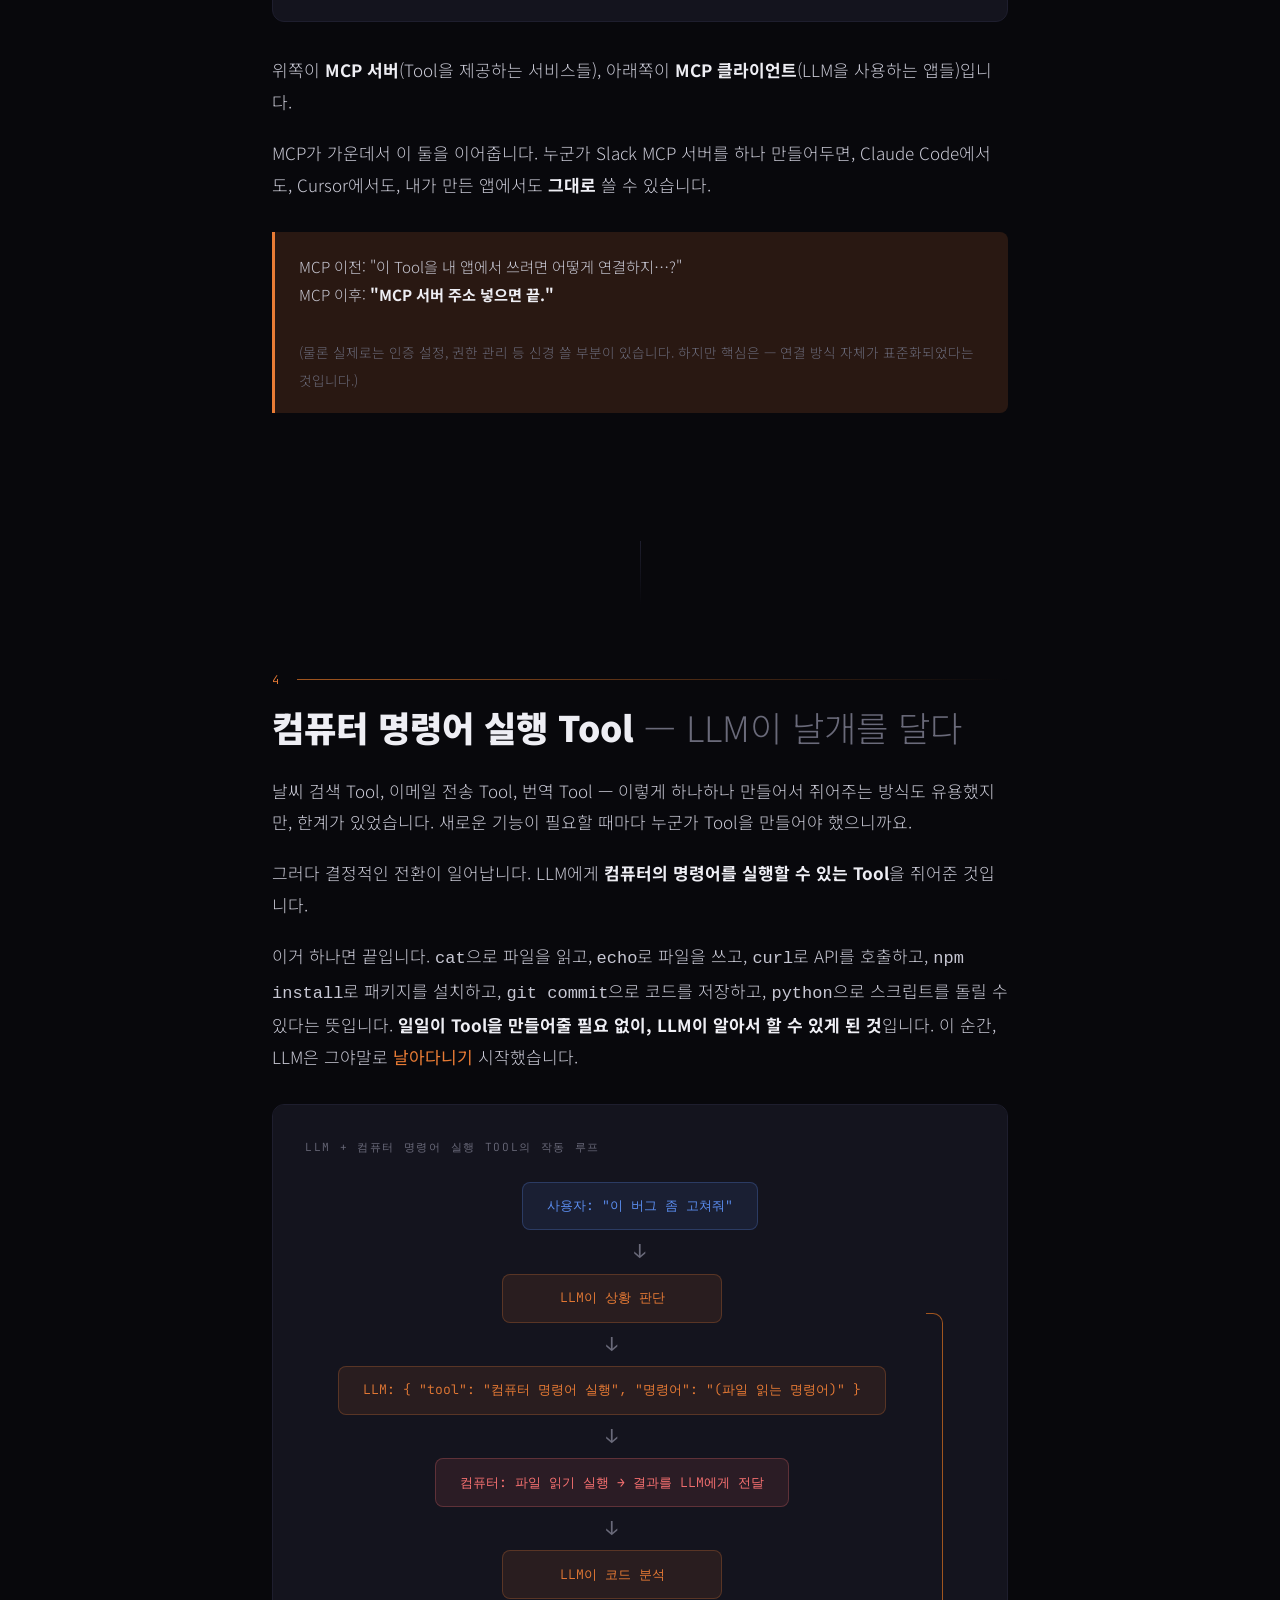
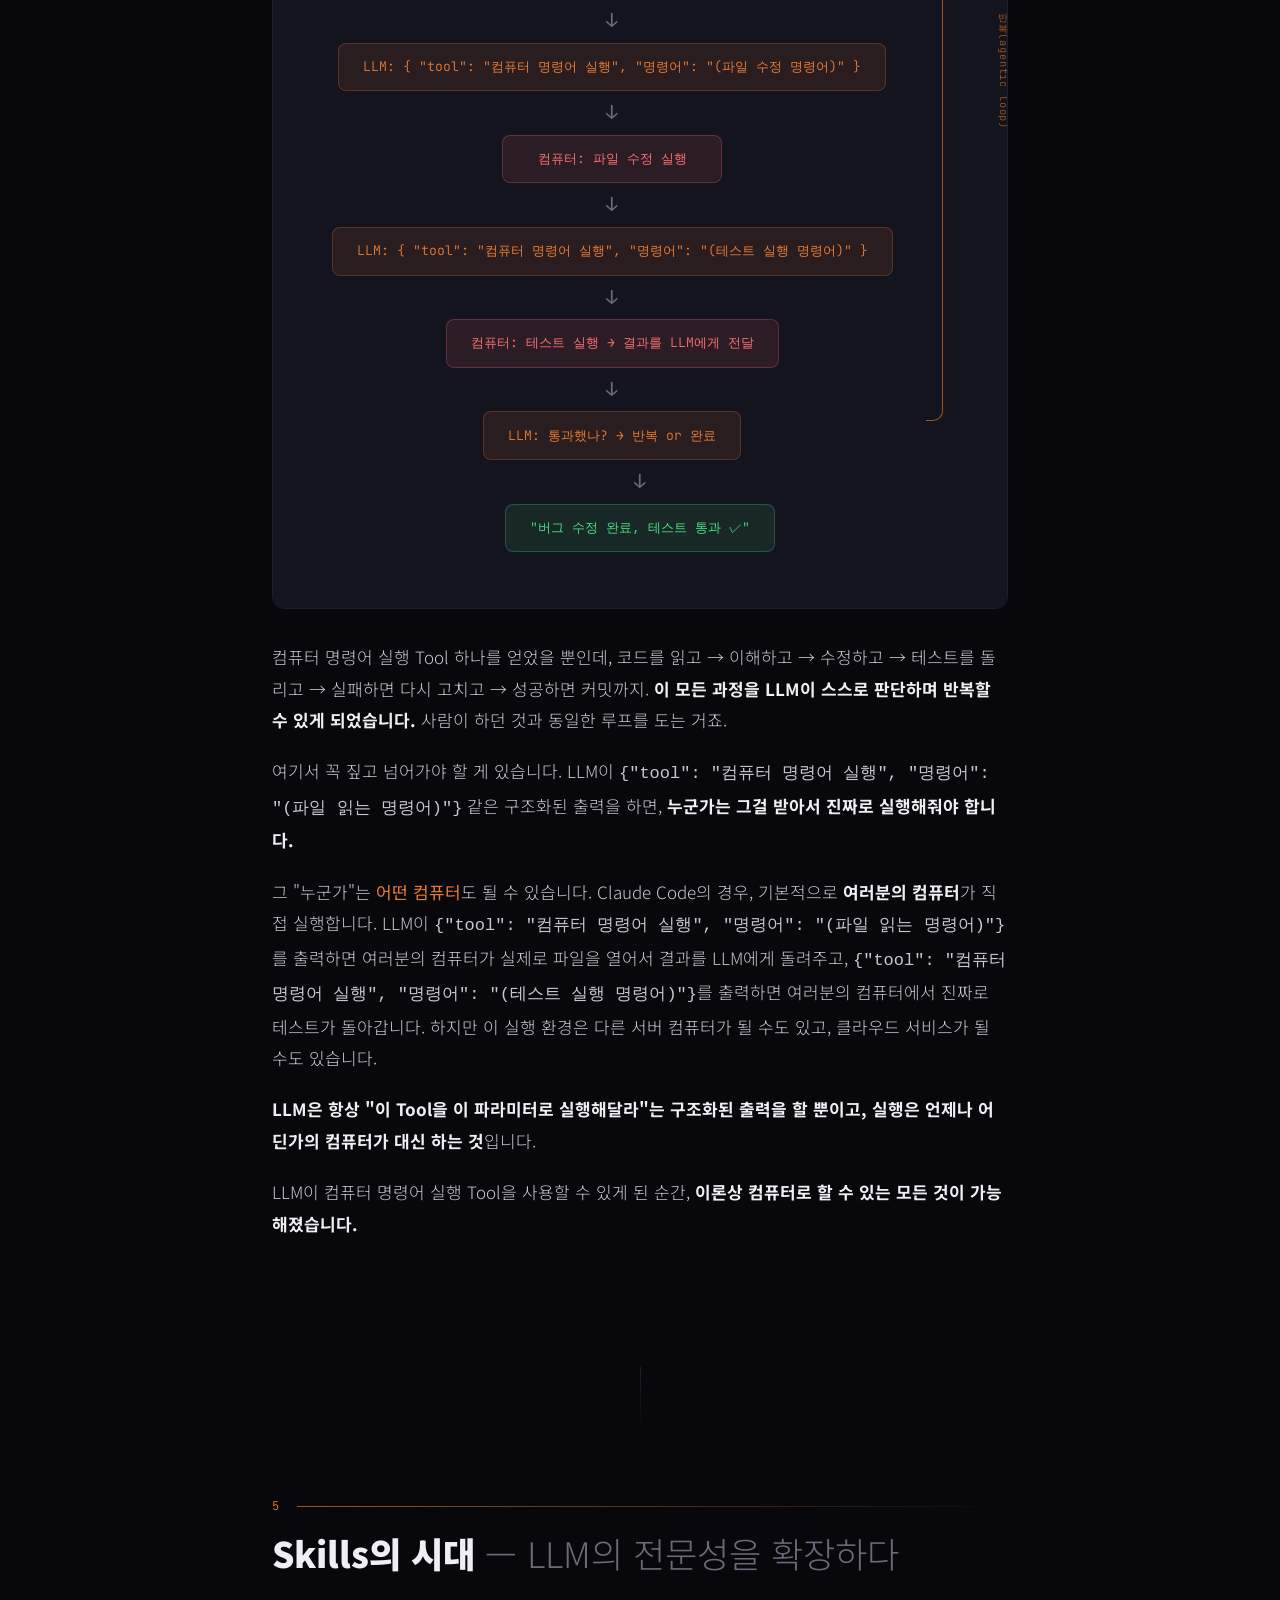
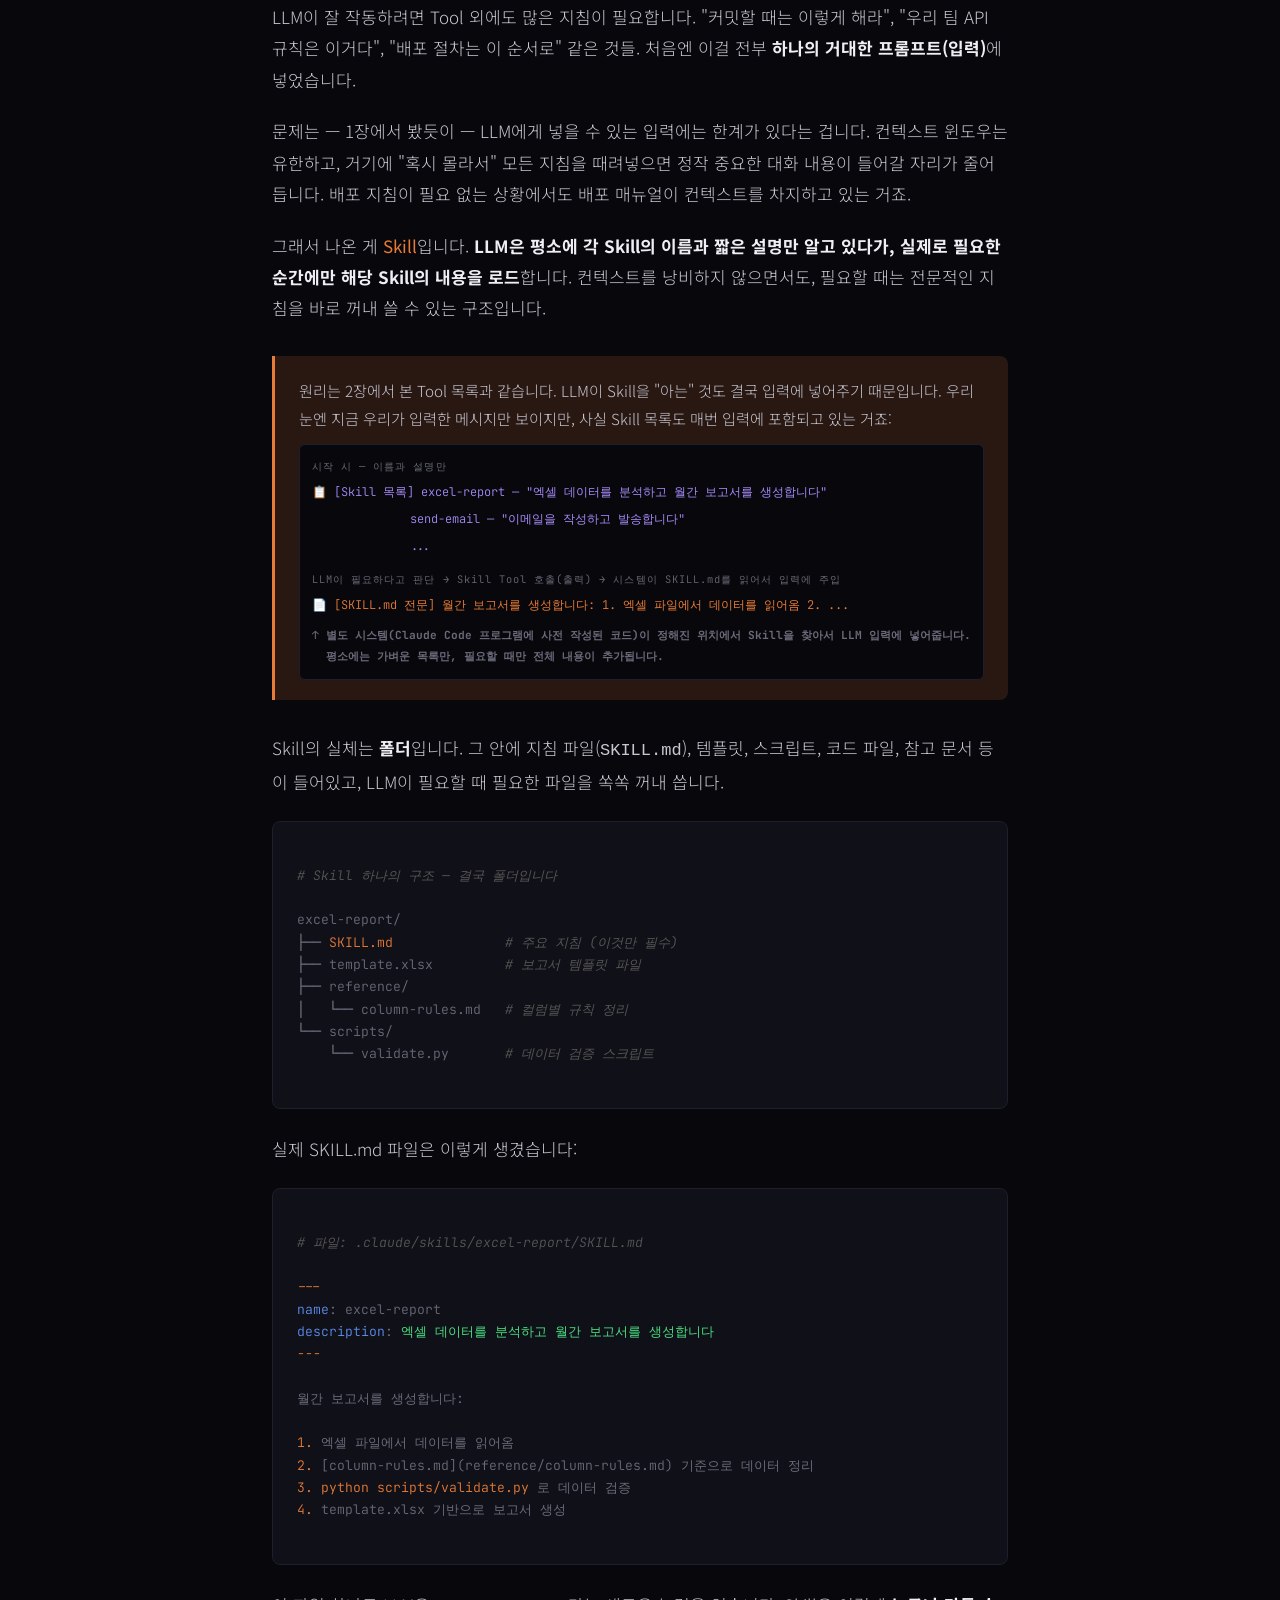
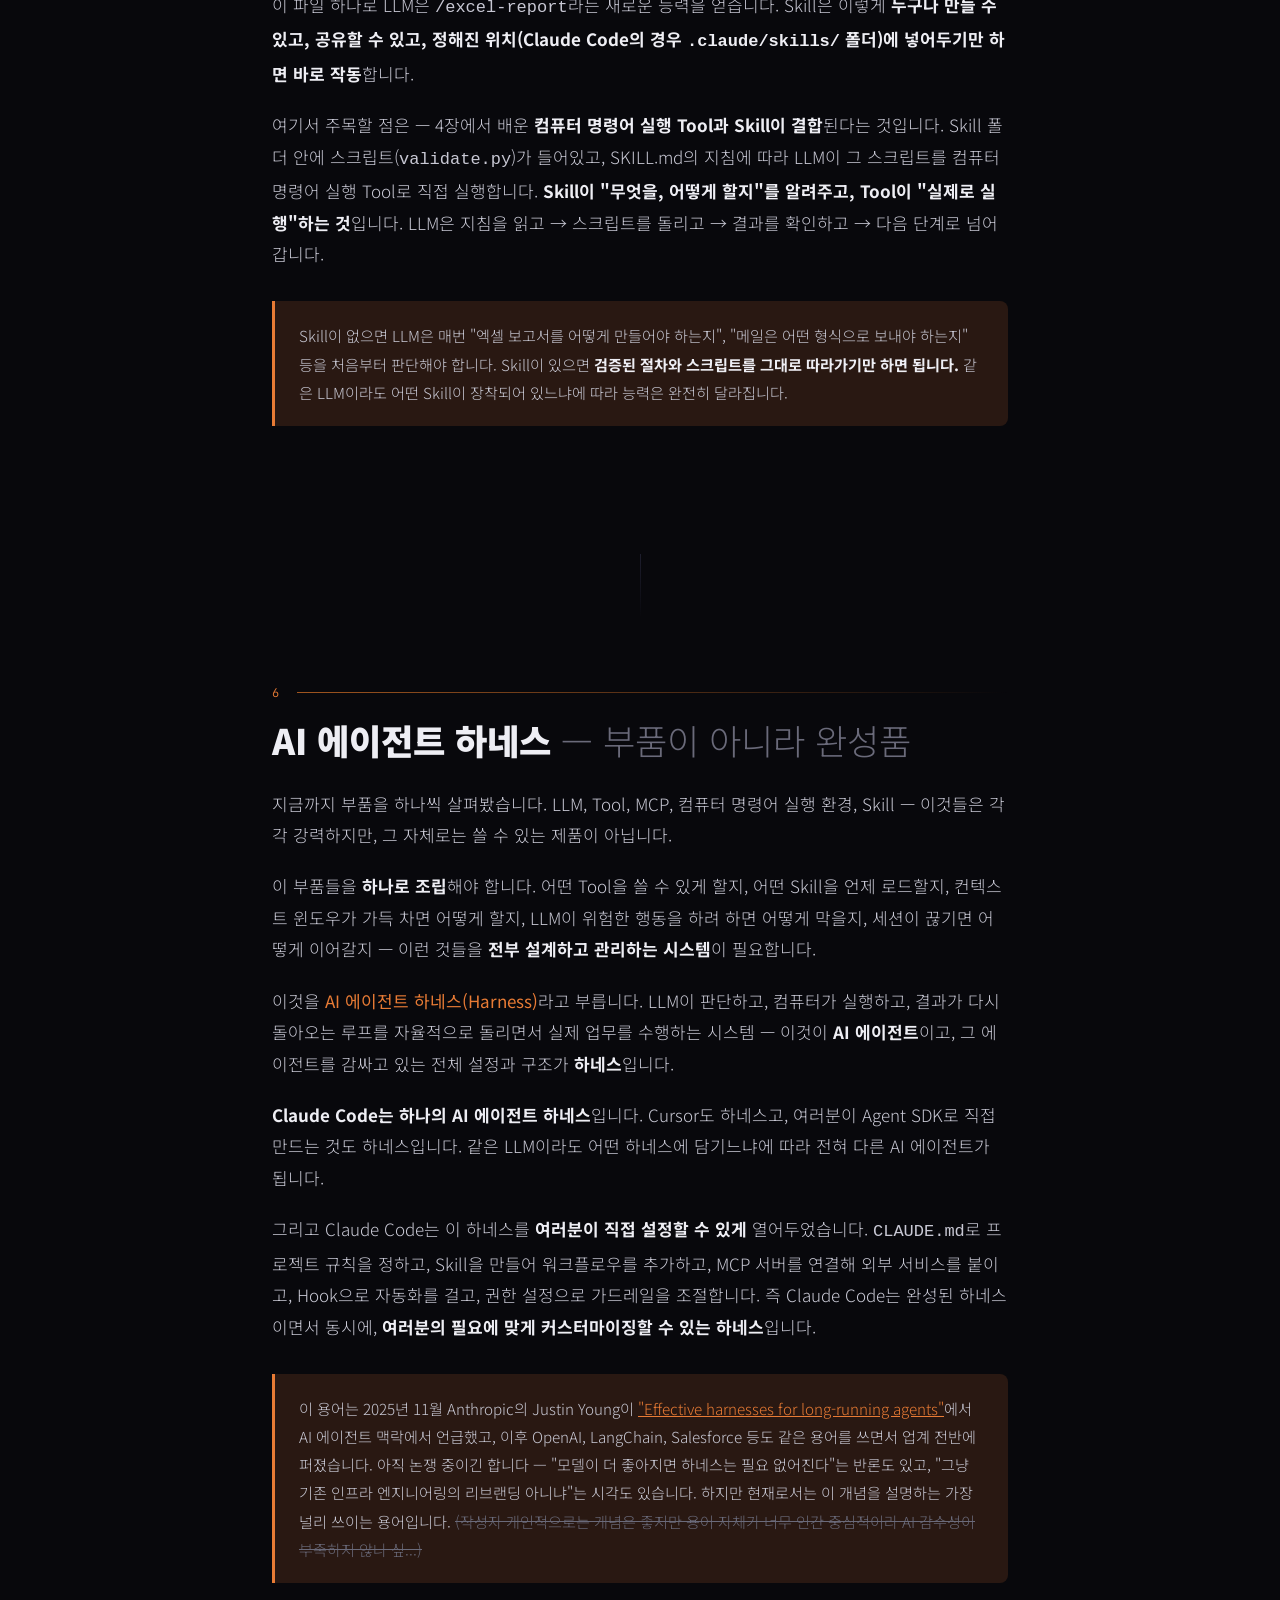
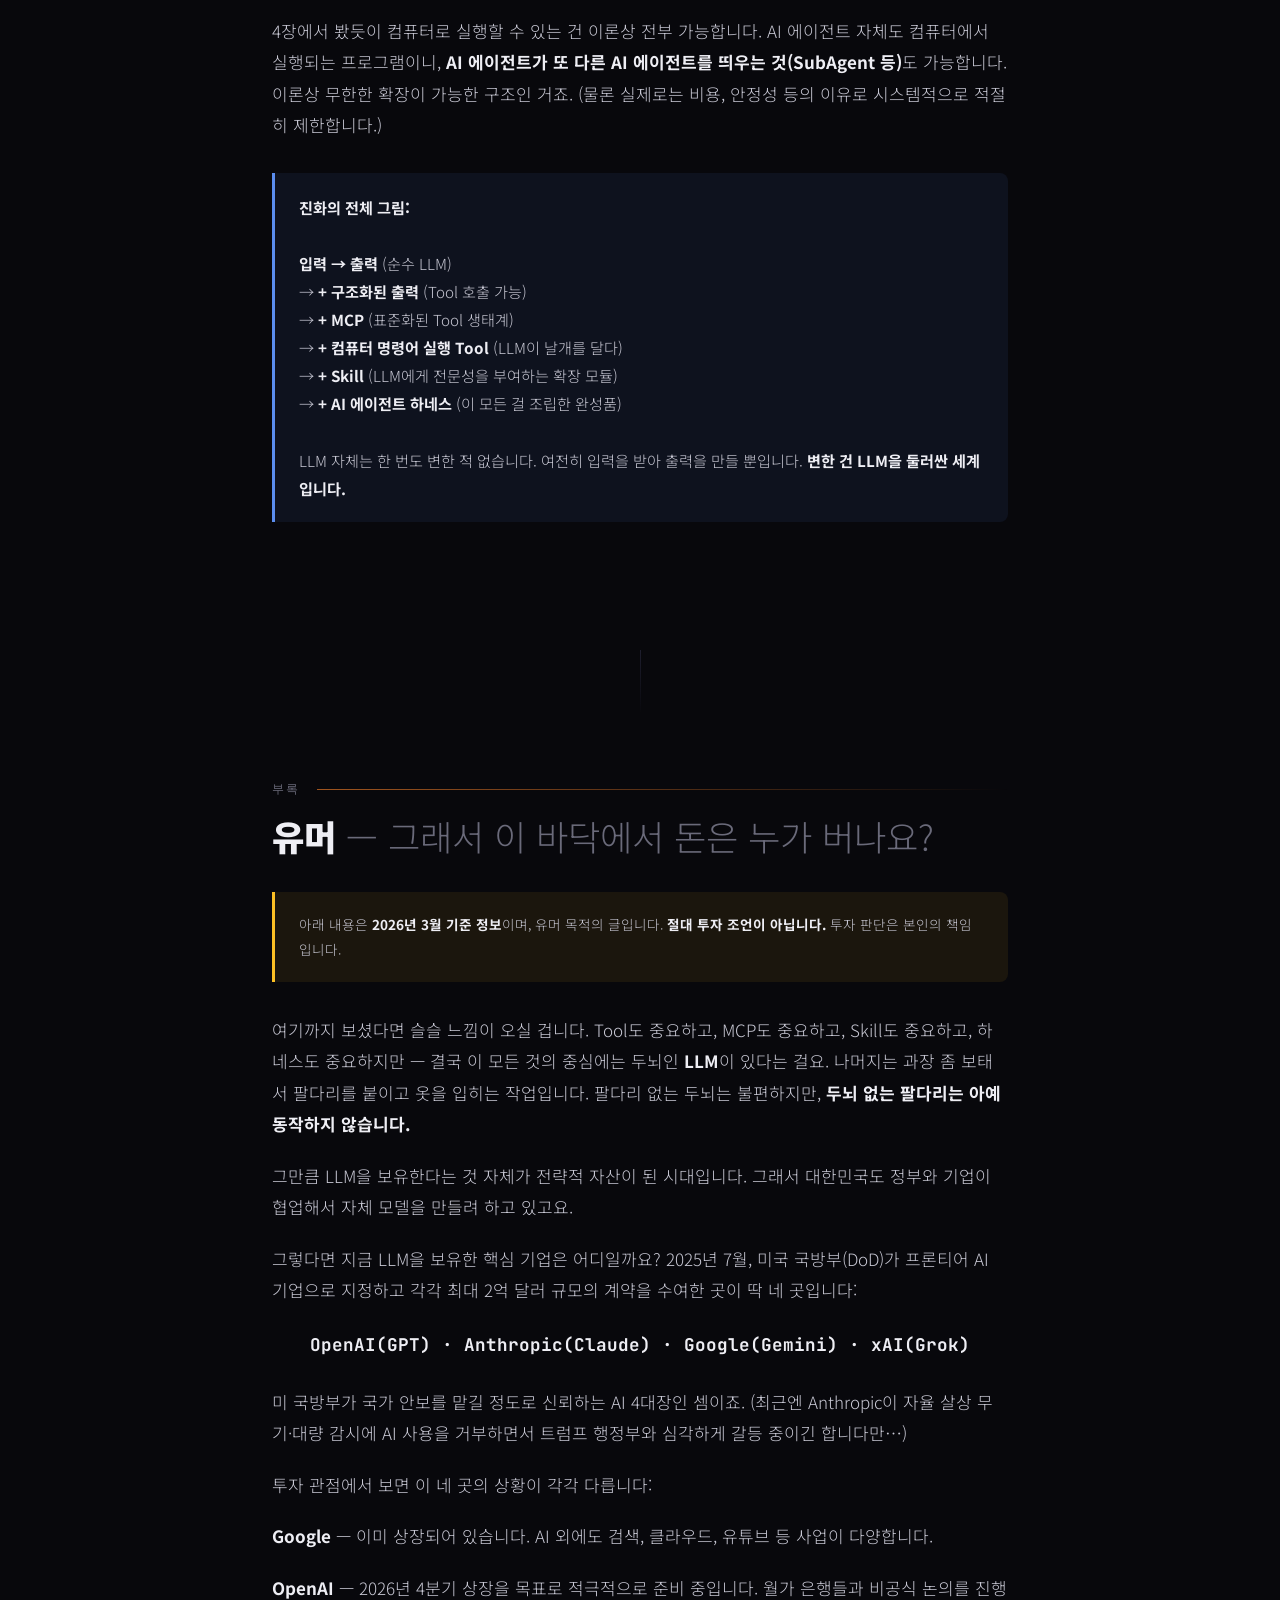
==== commit 4d0fe86a: "Update index.html" ====
--- a/index.html
+++ b/index.html
@@ -1424,7 +1424,7 @@
       Tool도 중요하고, MCP도 중요하고, Skill도 중요하고, 하네스도 중요하지만 —
       결국 이 모든 것의 중심에는 두뇌인 <strong>LLM</strong>이 있다는 걸요.
       나머지는 과장 좀 보태서 팔다리를 붙이고 옷을 입히는 작업입니다.
-      팔다리 없는 두뇌는 불편하지만, <strong>두뇌 없는 팔다리는 아예 동작하지 않으니까요.</strong>
+      팔다리 없는 두뇌는 불편하지만, <strong>두뇌 없는 팔다리는 아예 동작하지 않습니다.</strong>
     </p>
 
     <p>
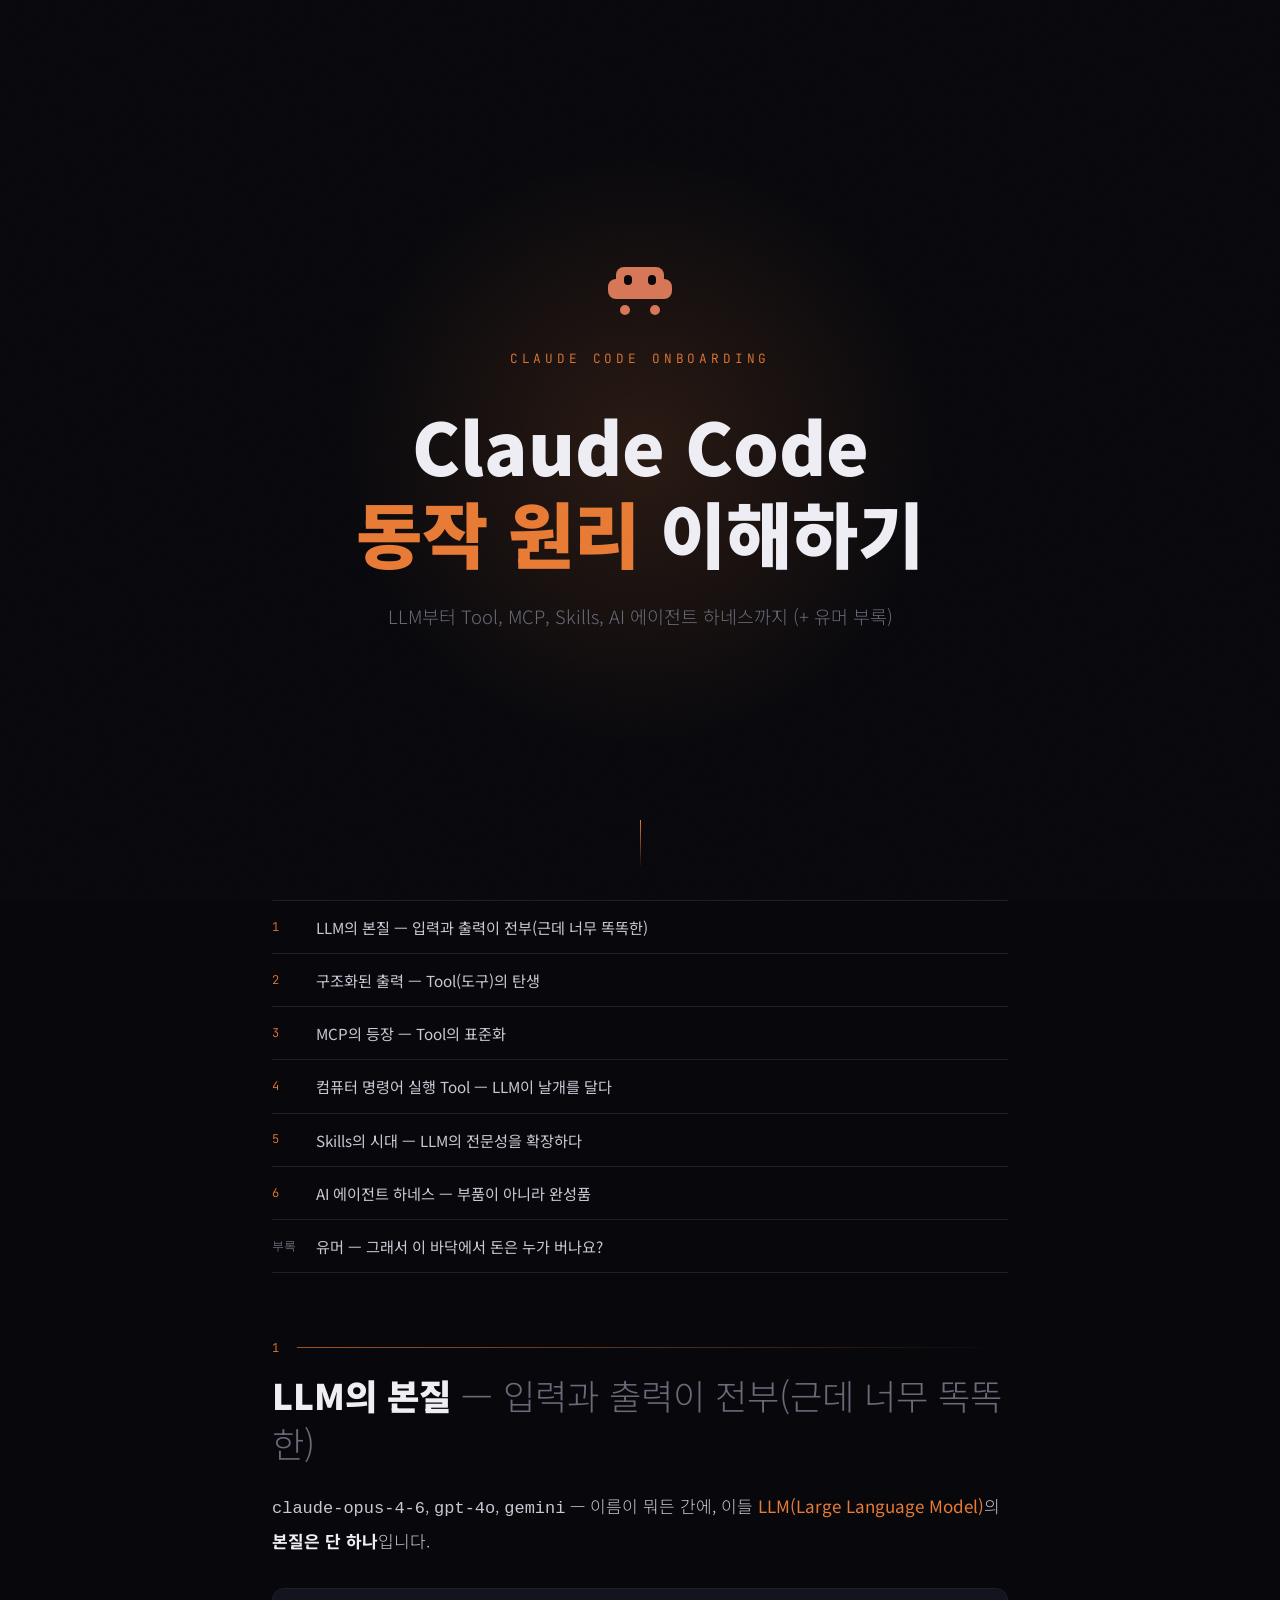
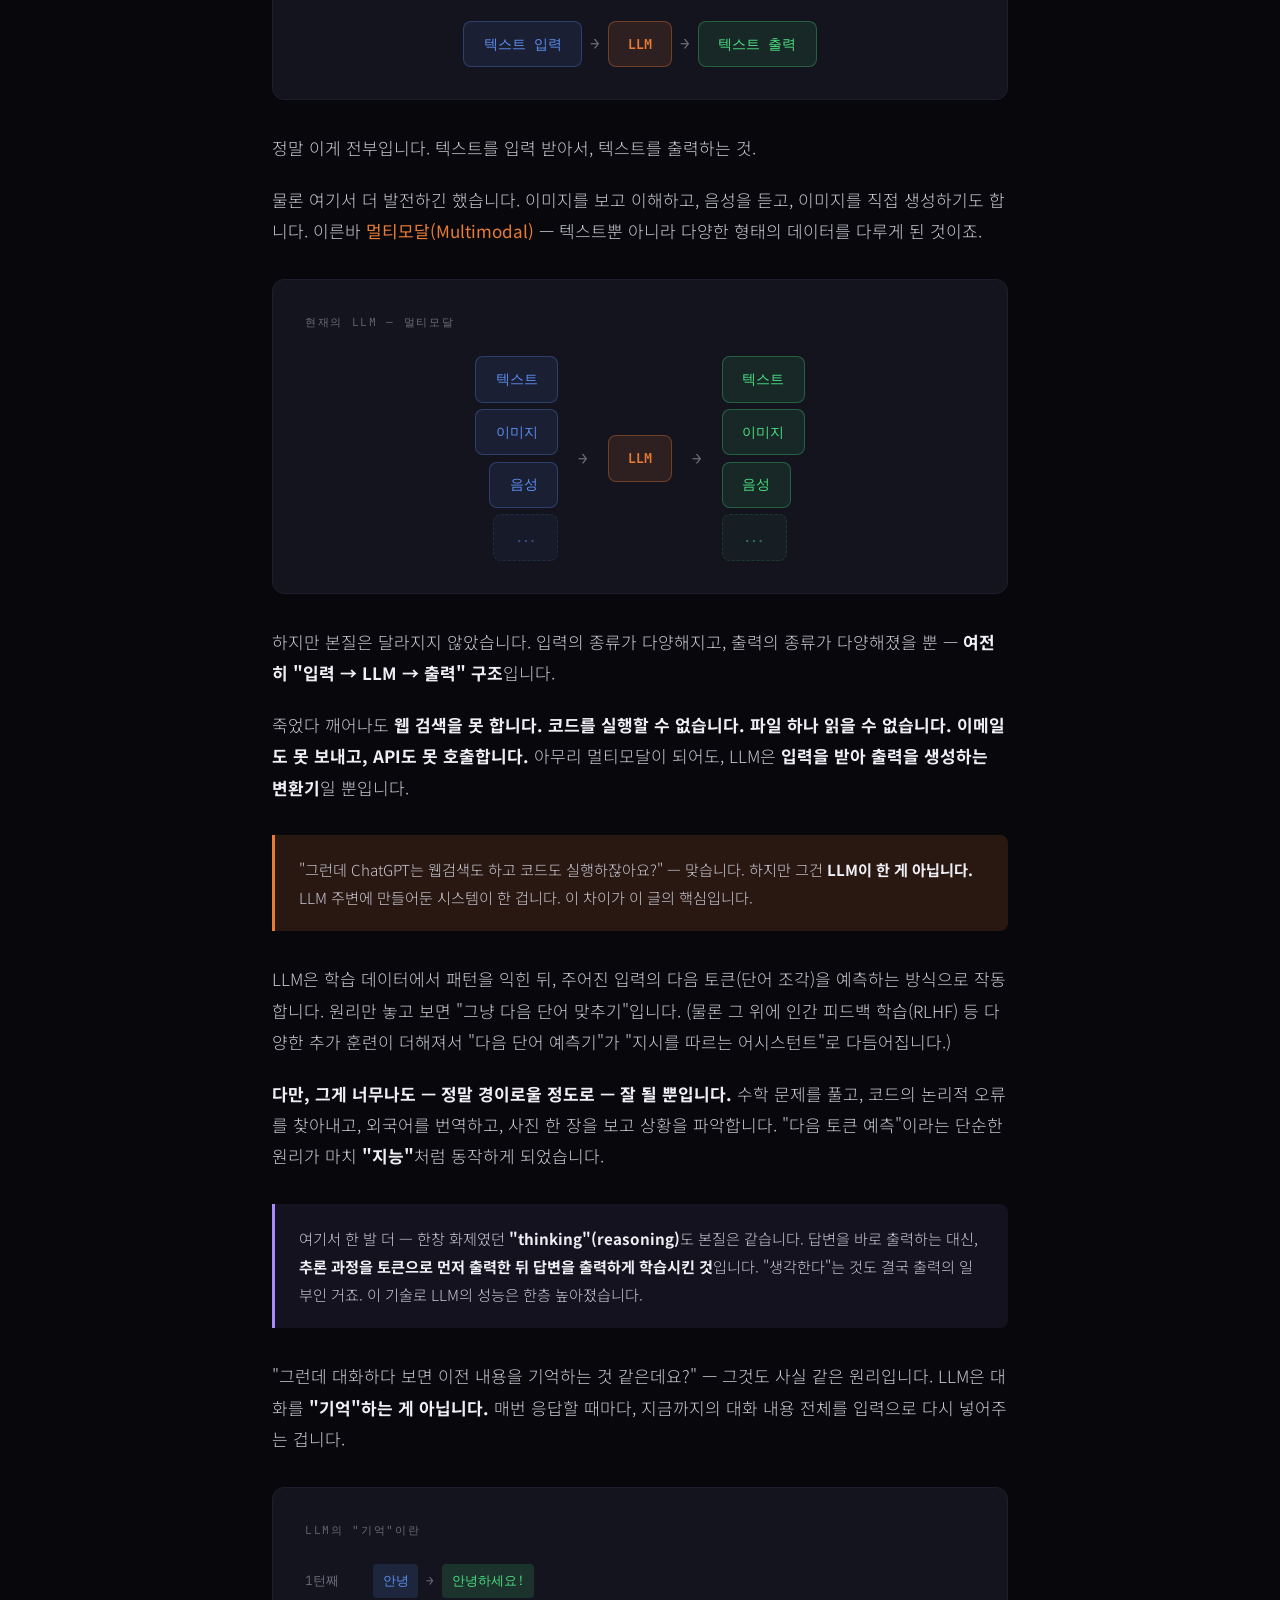
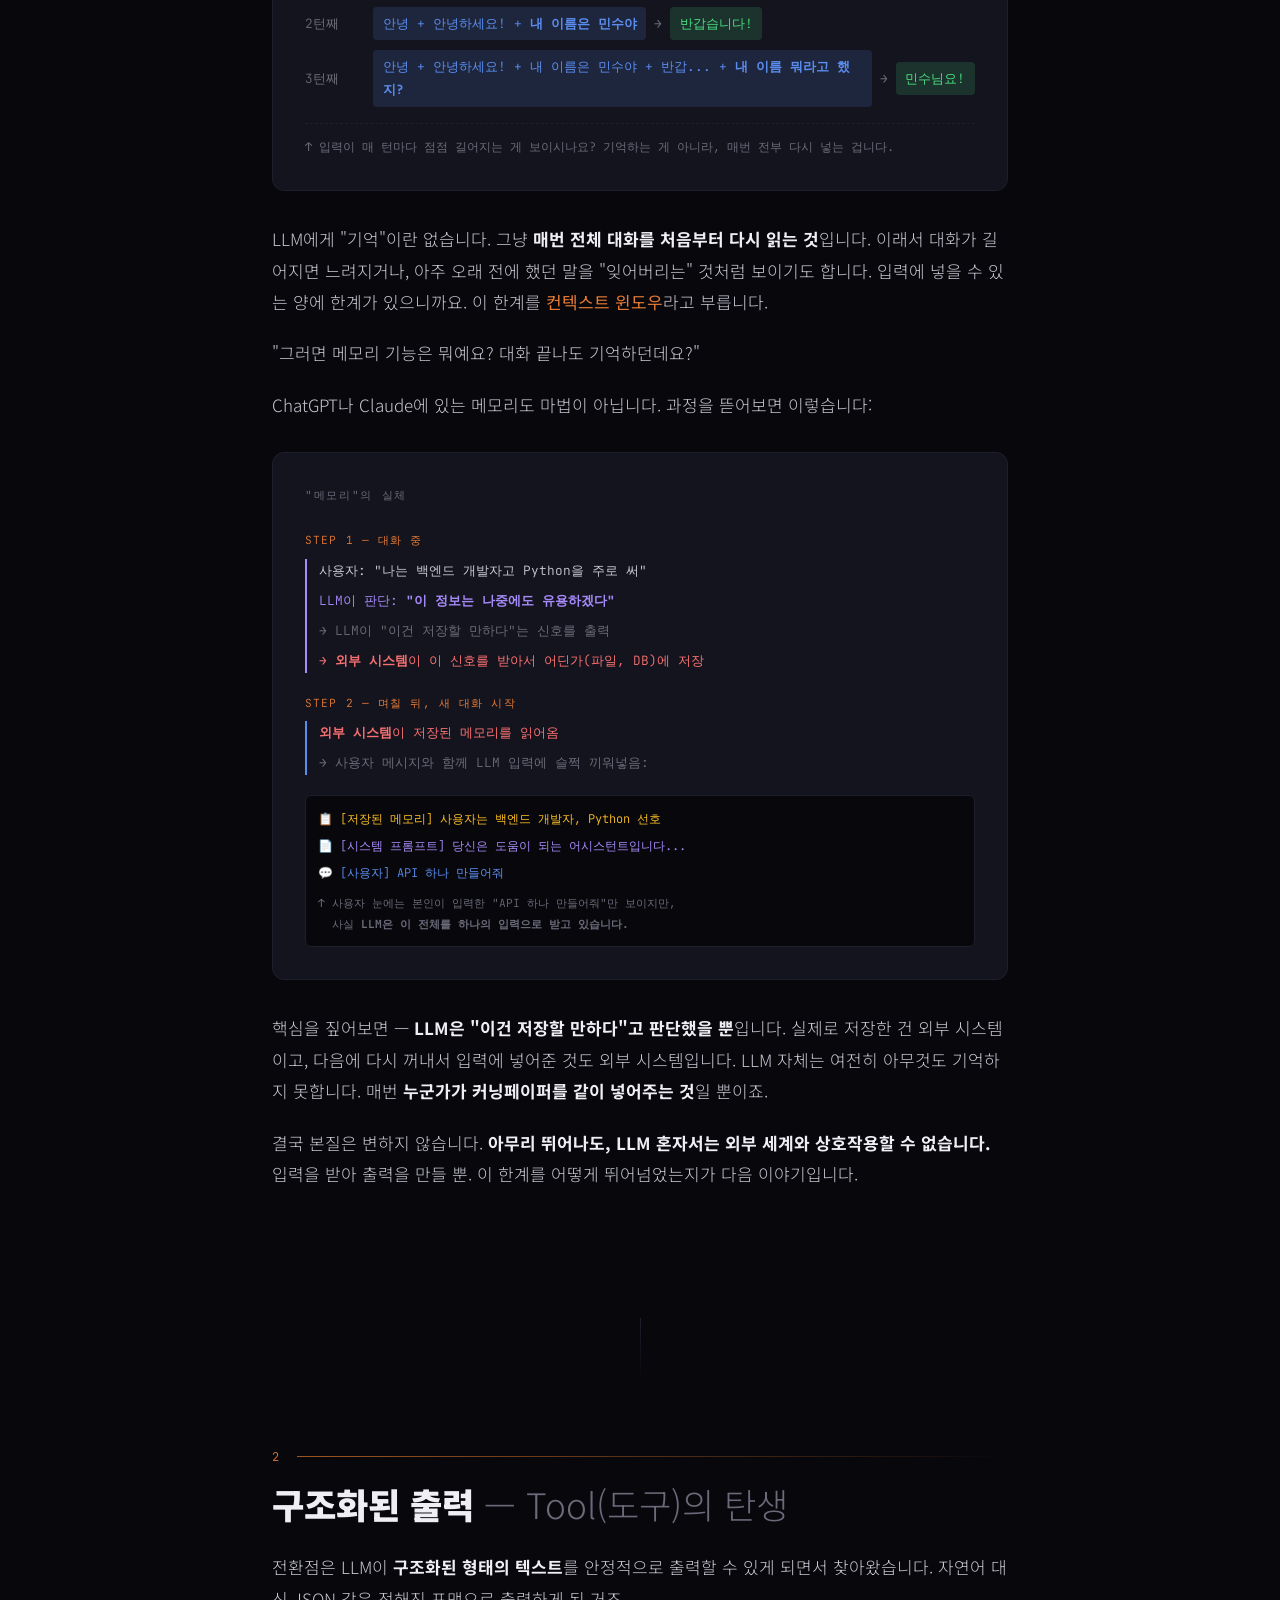
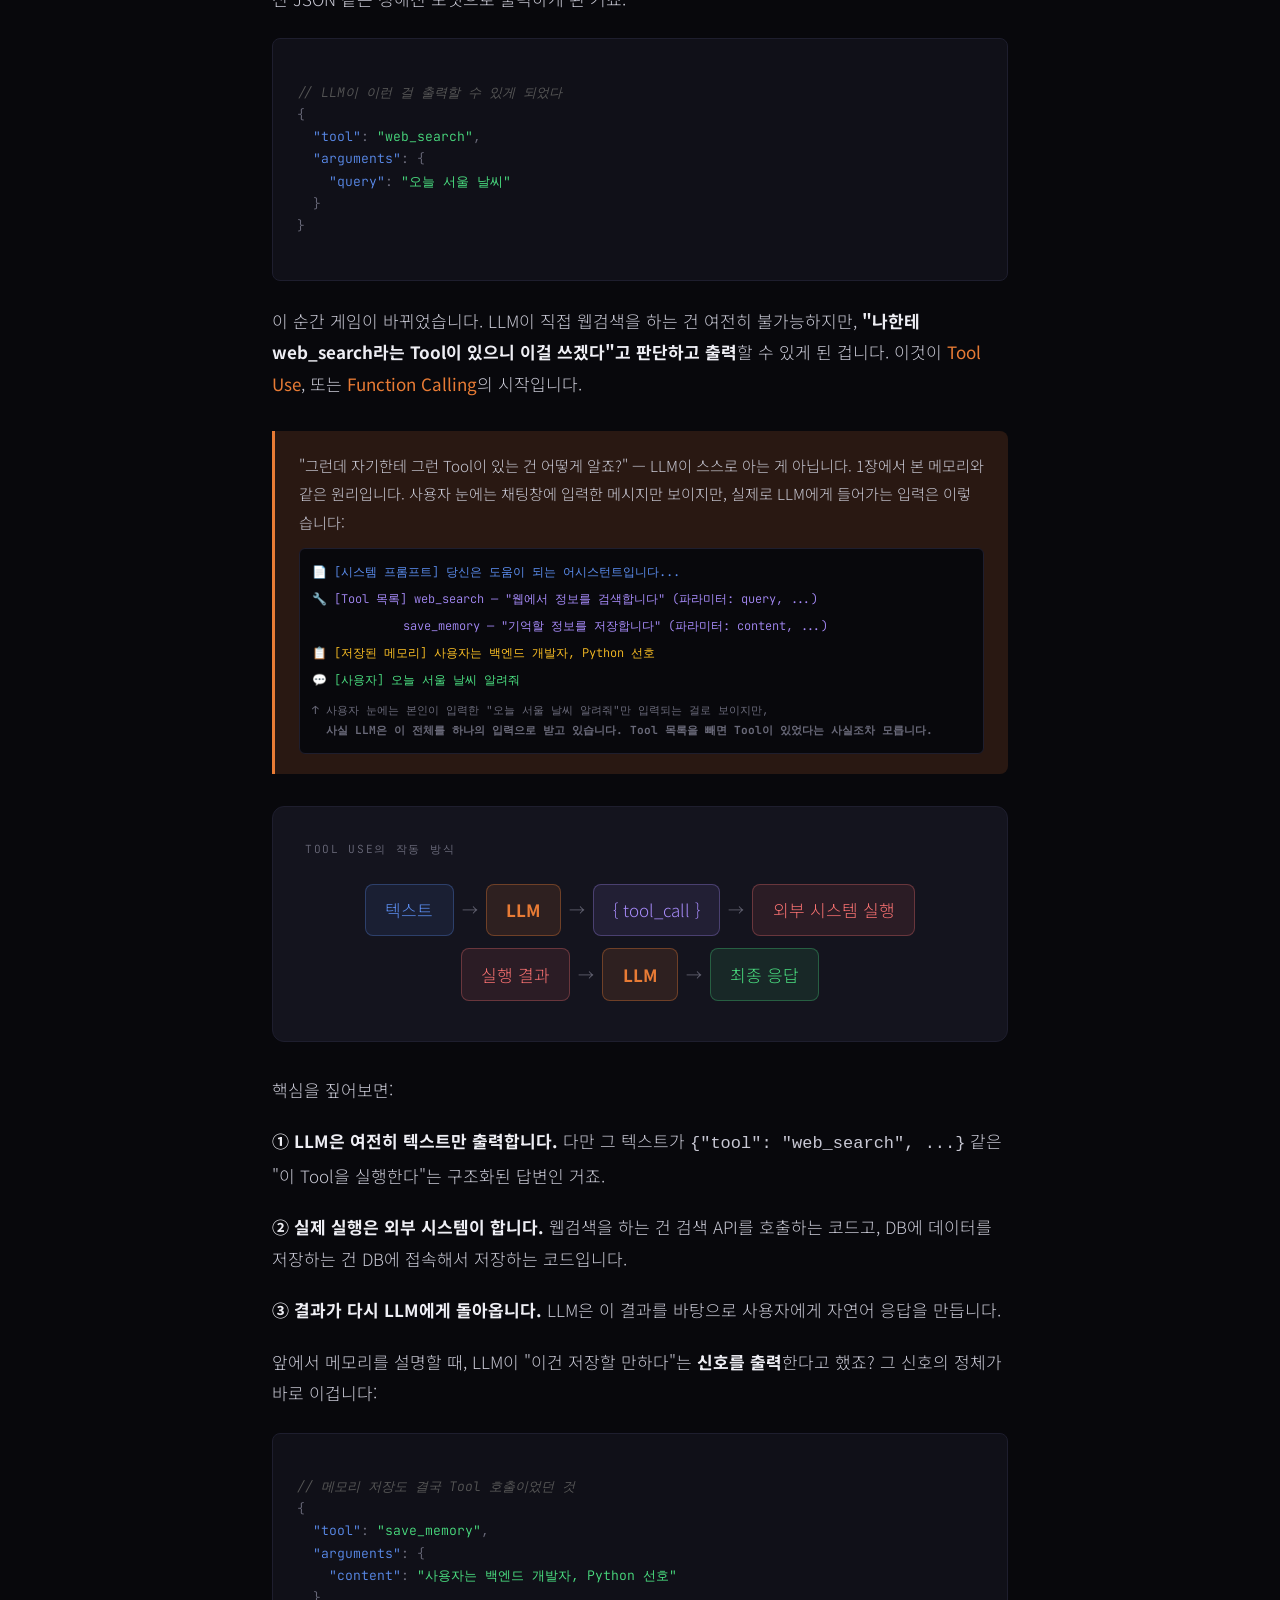
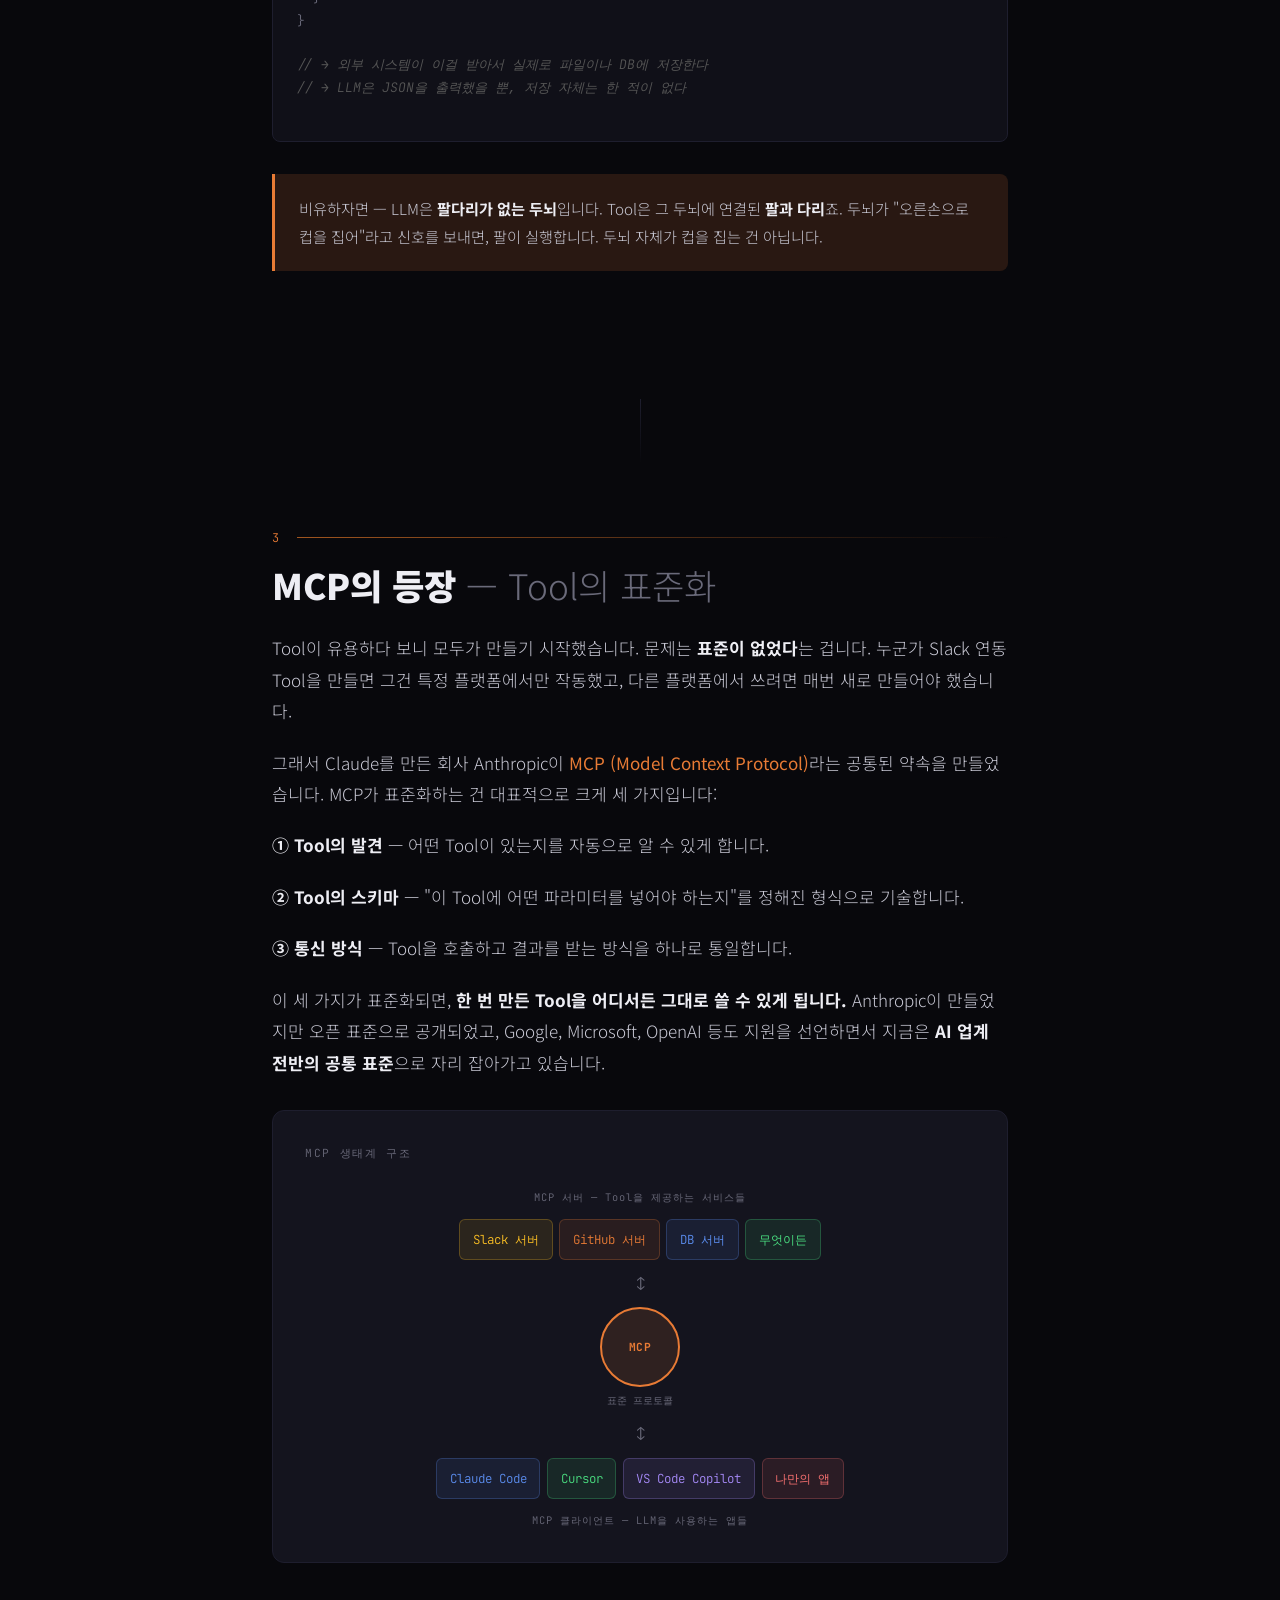
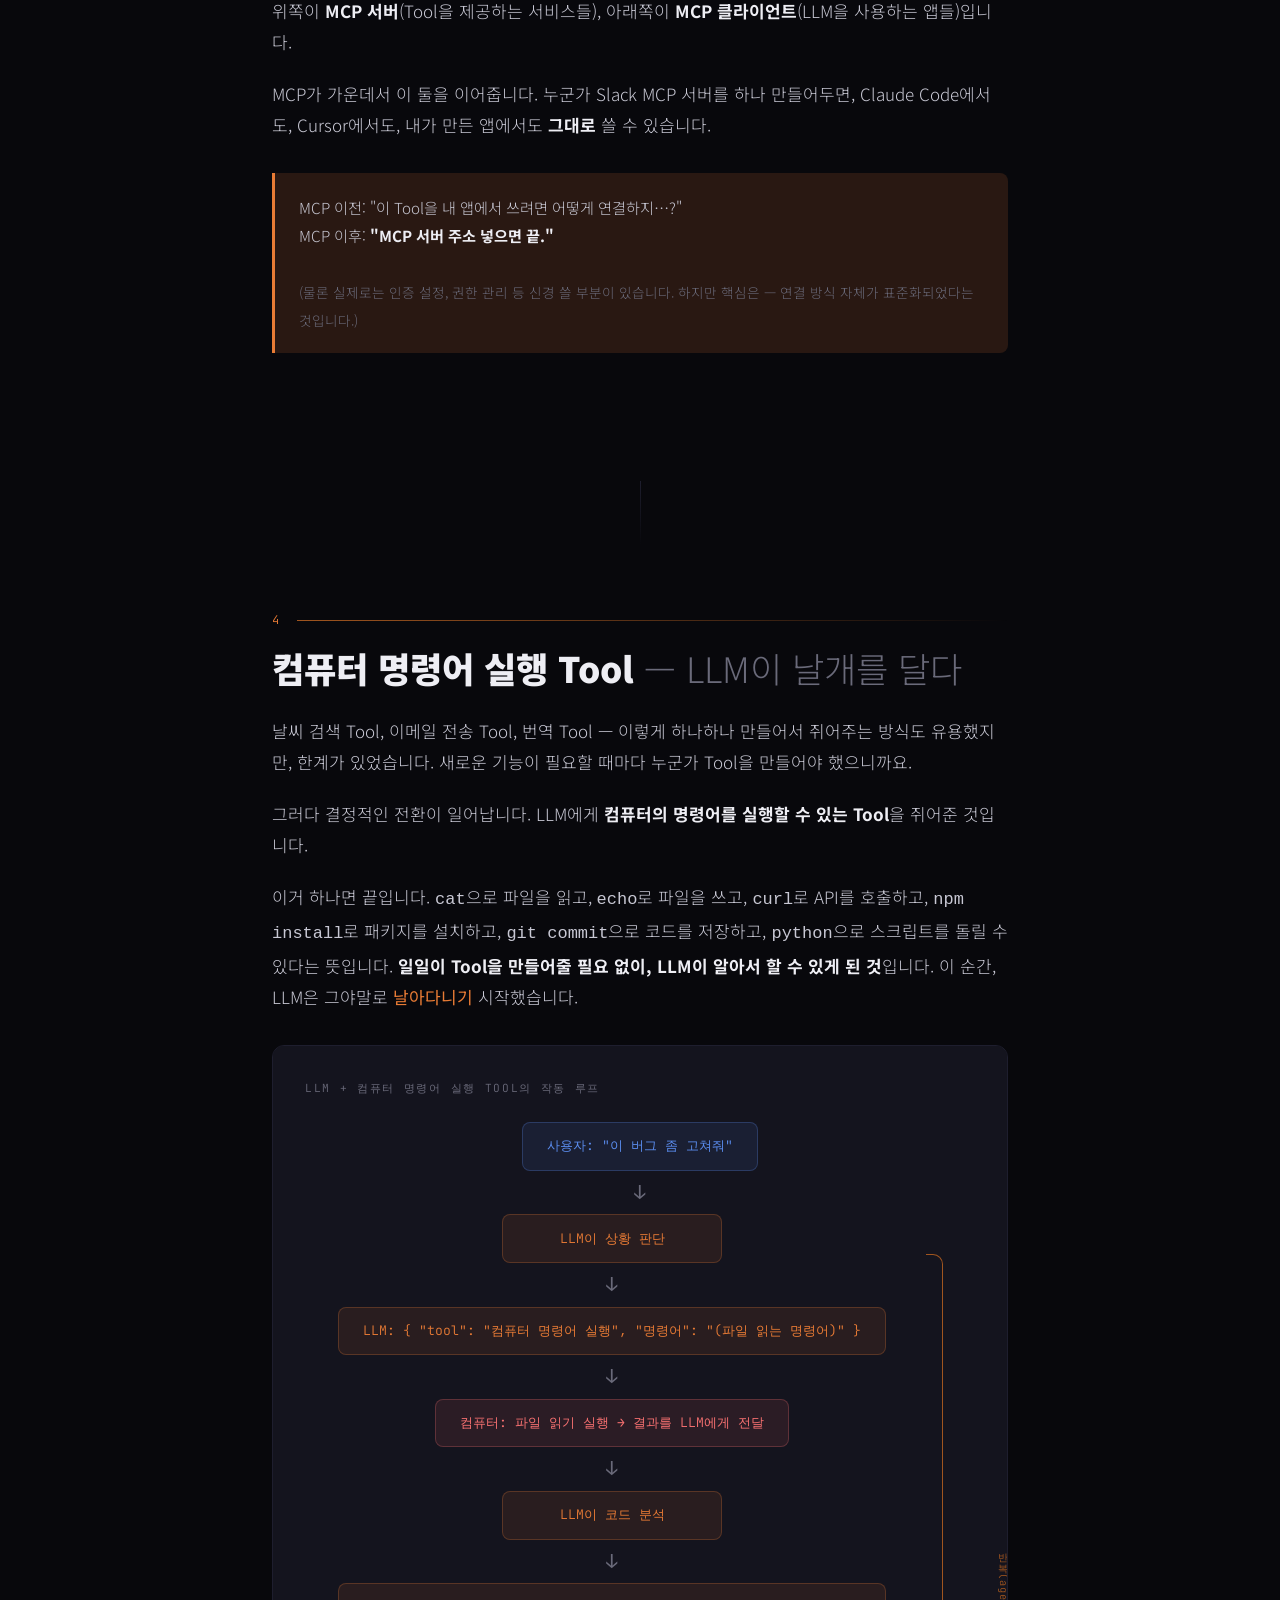
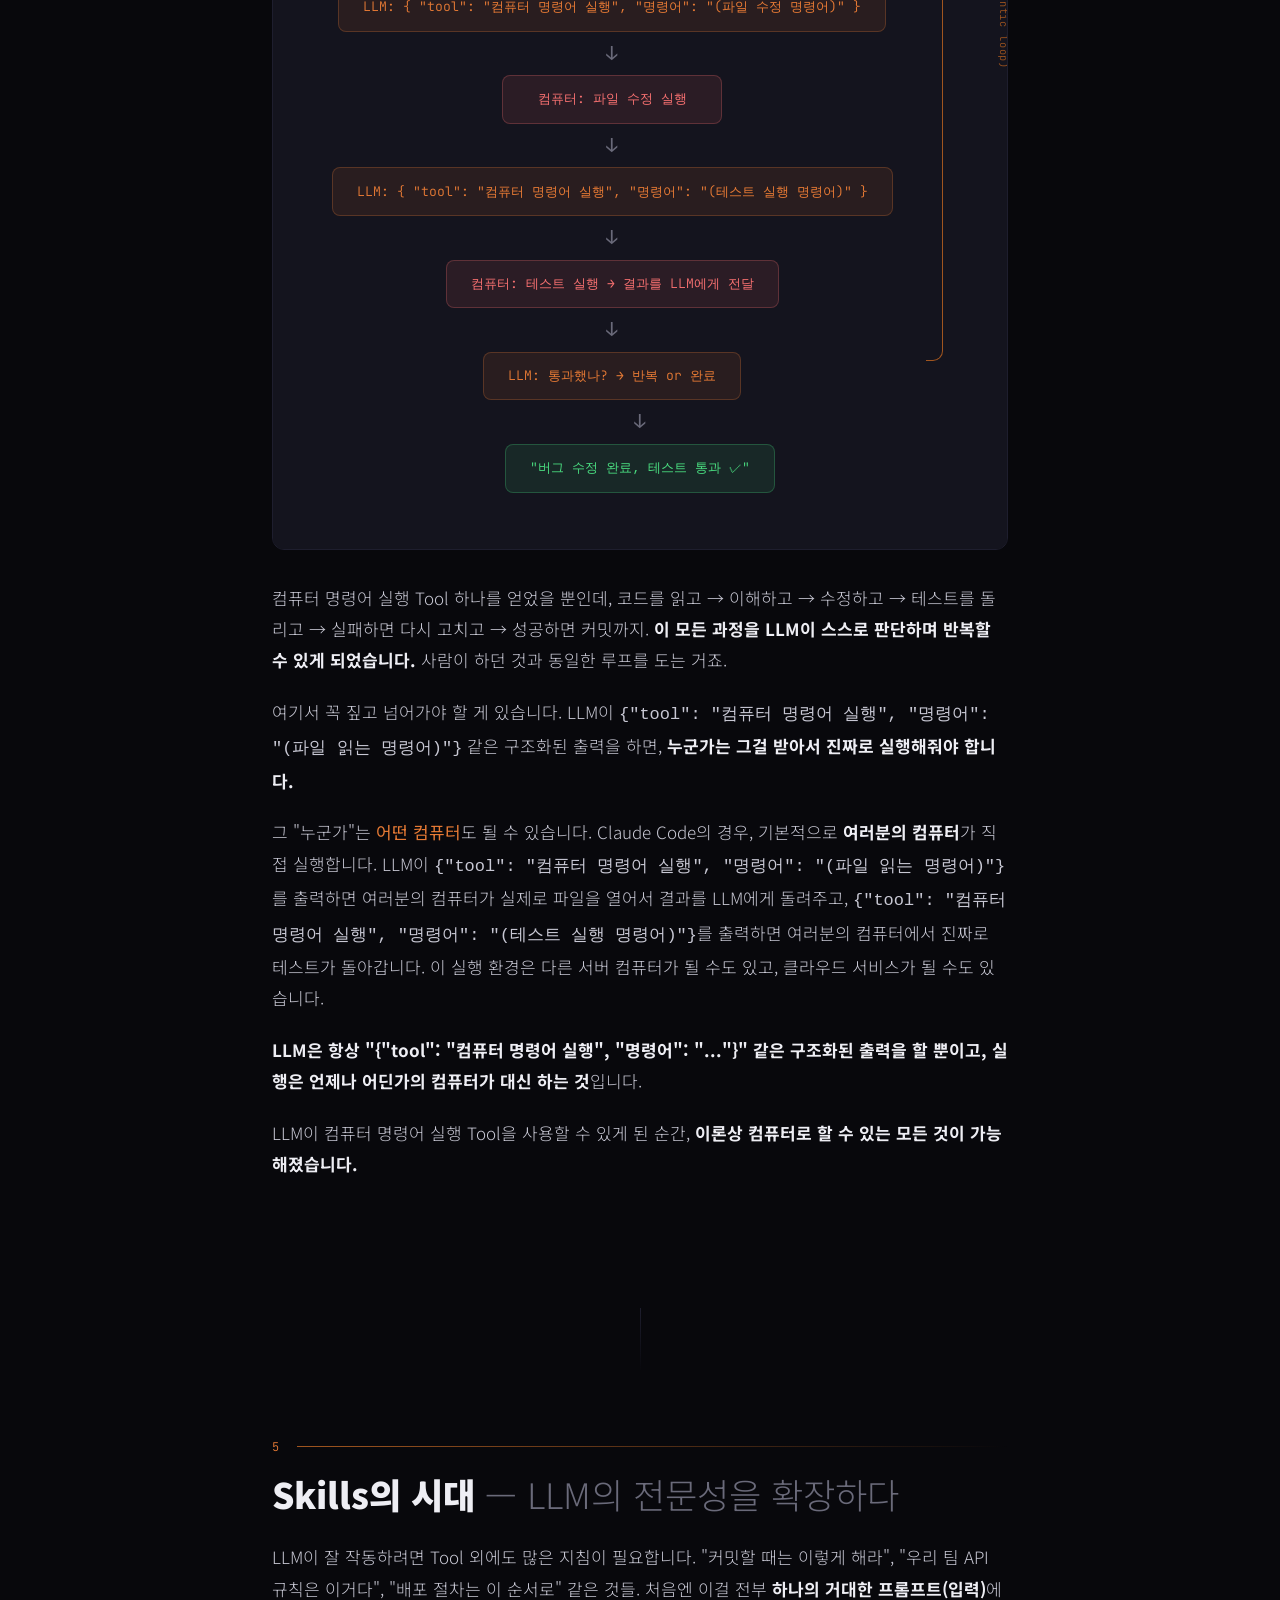
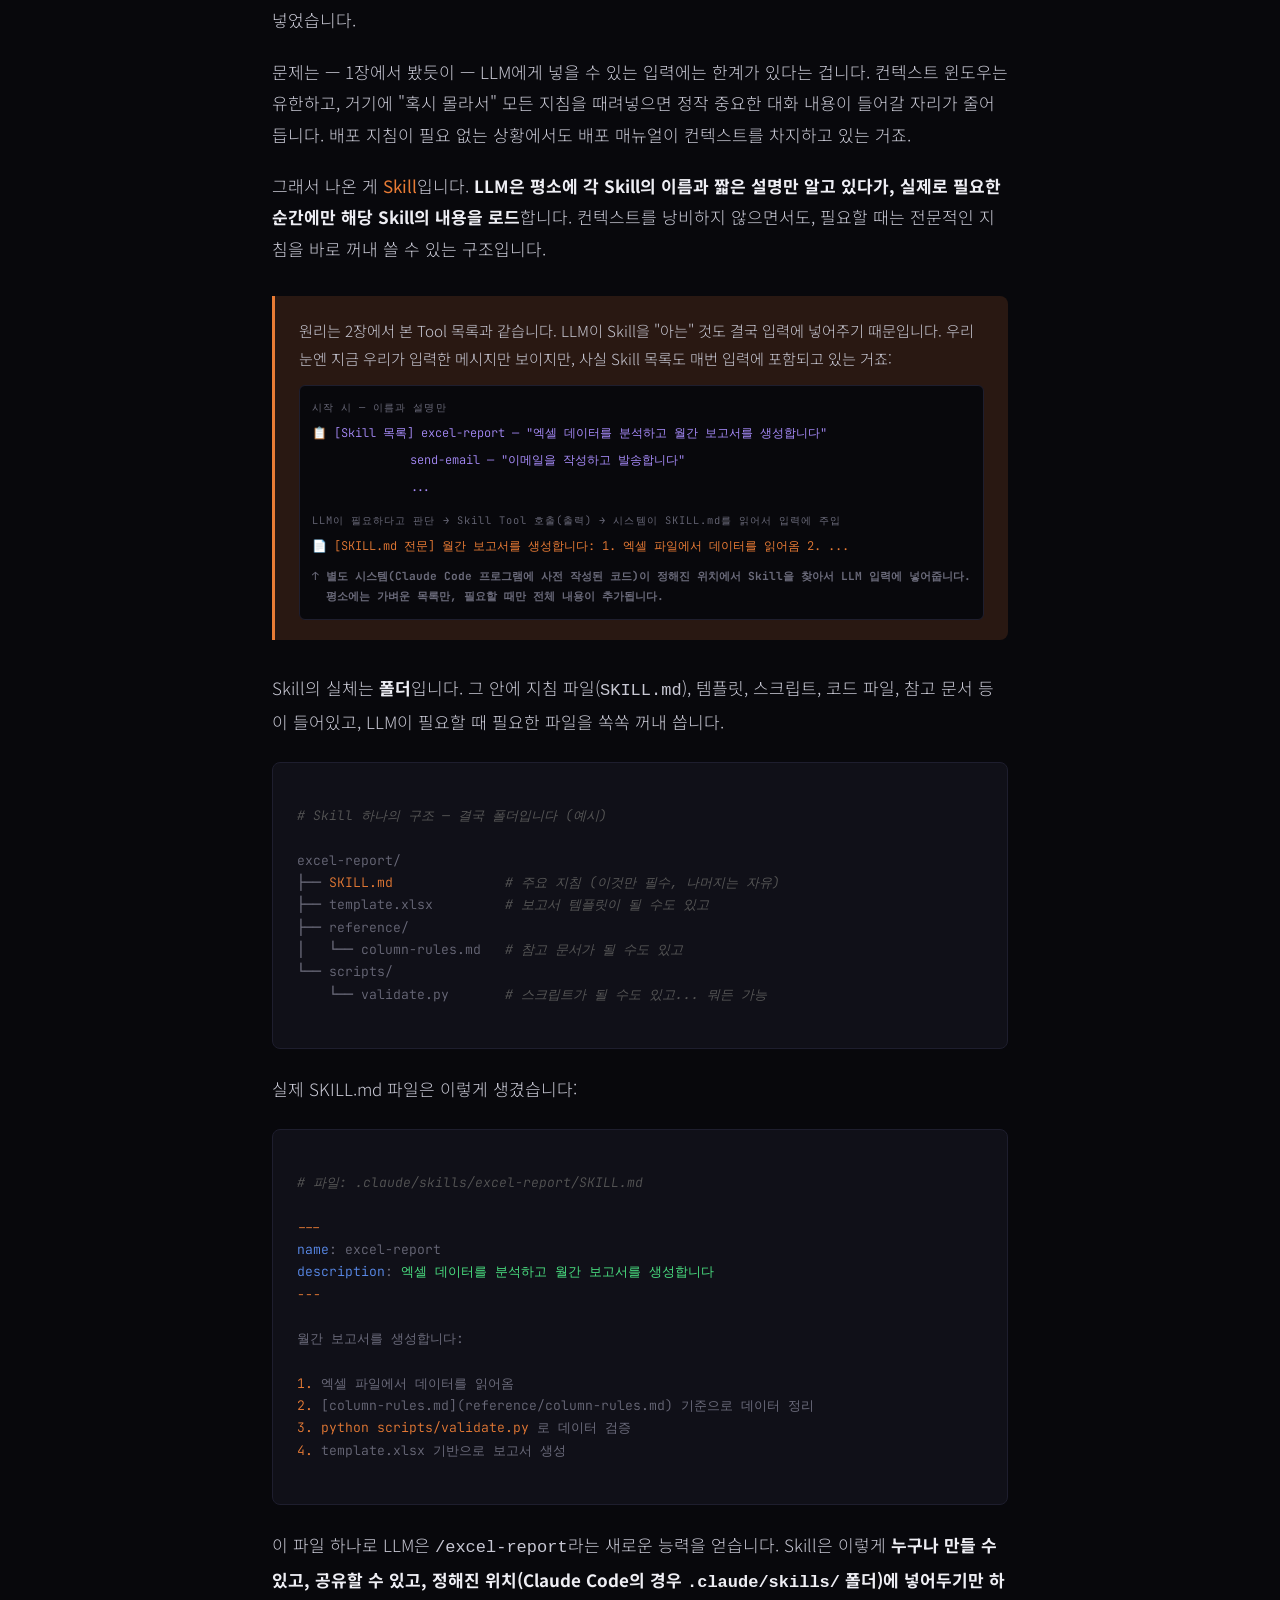
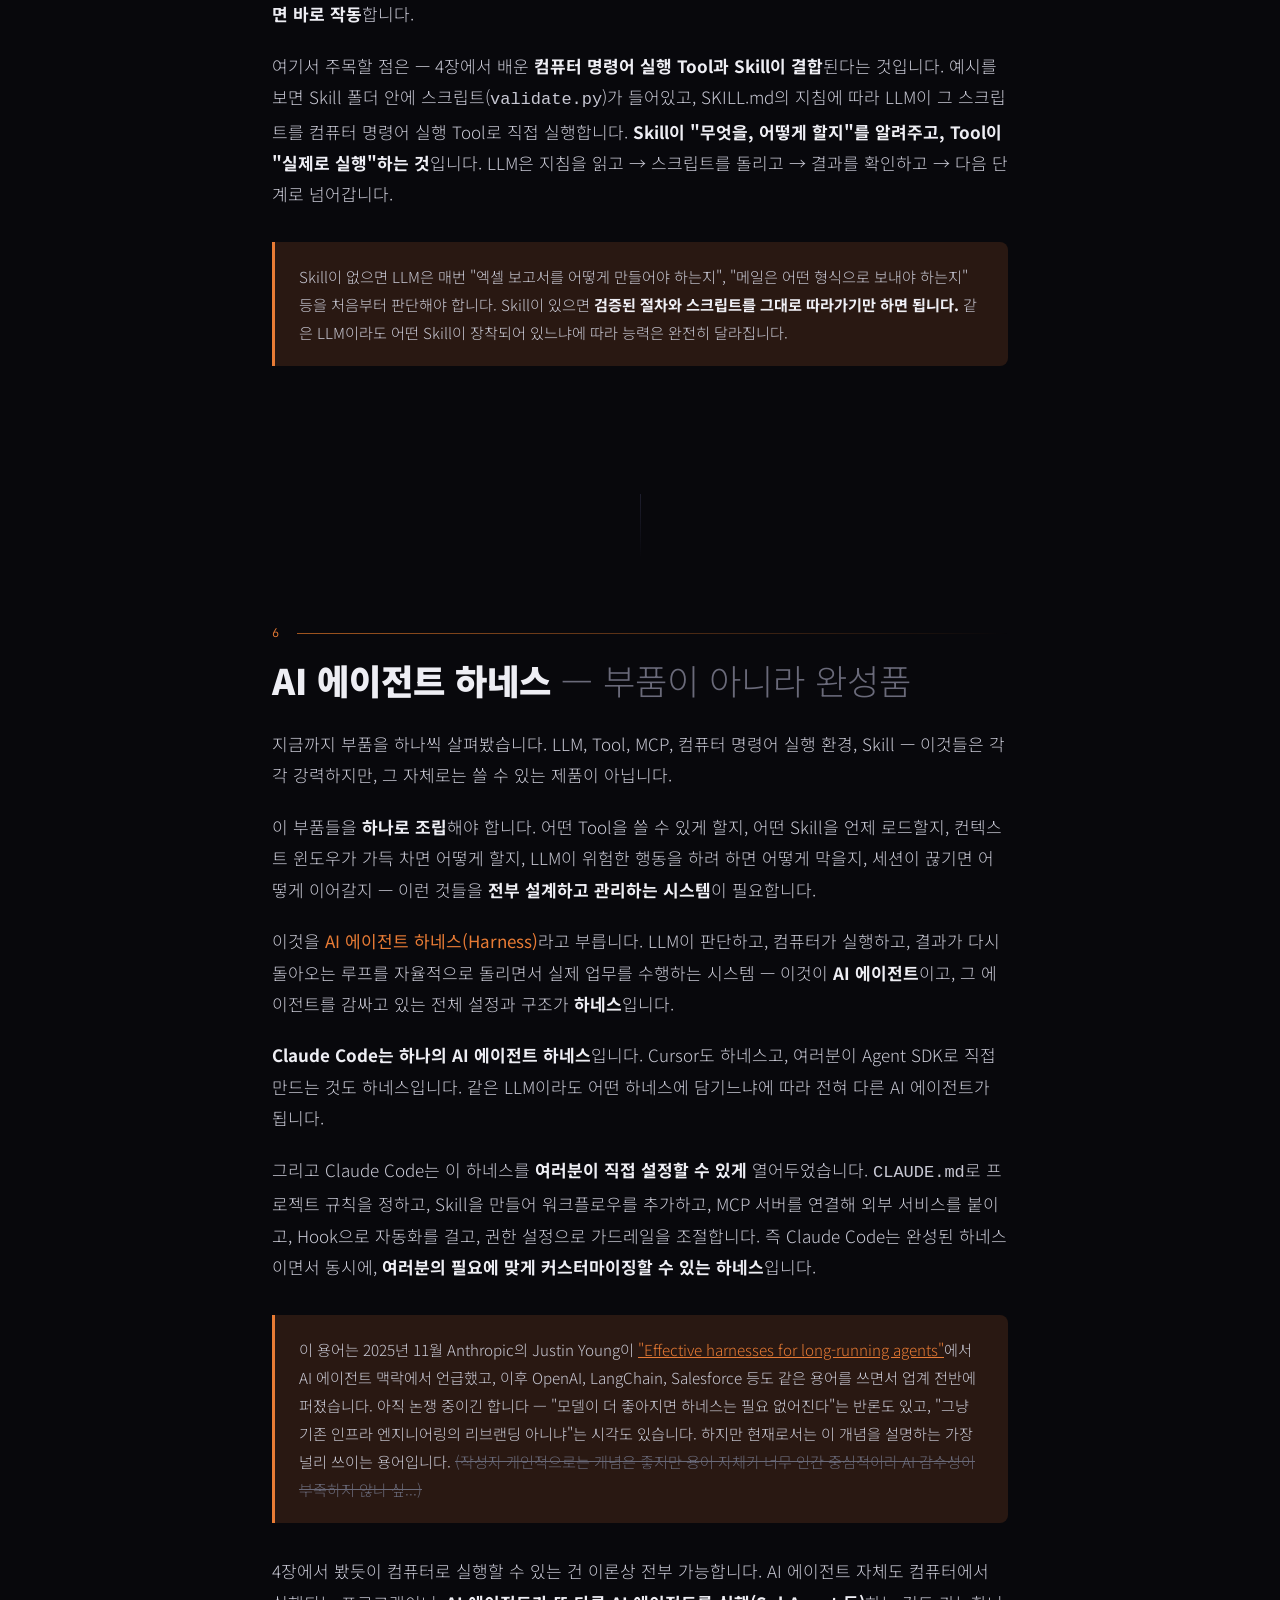
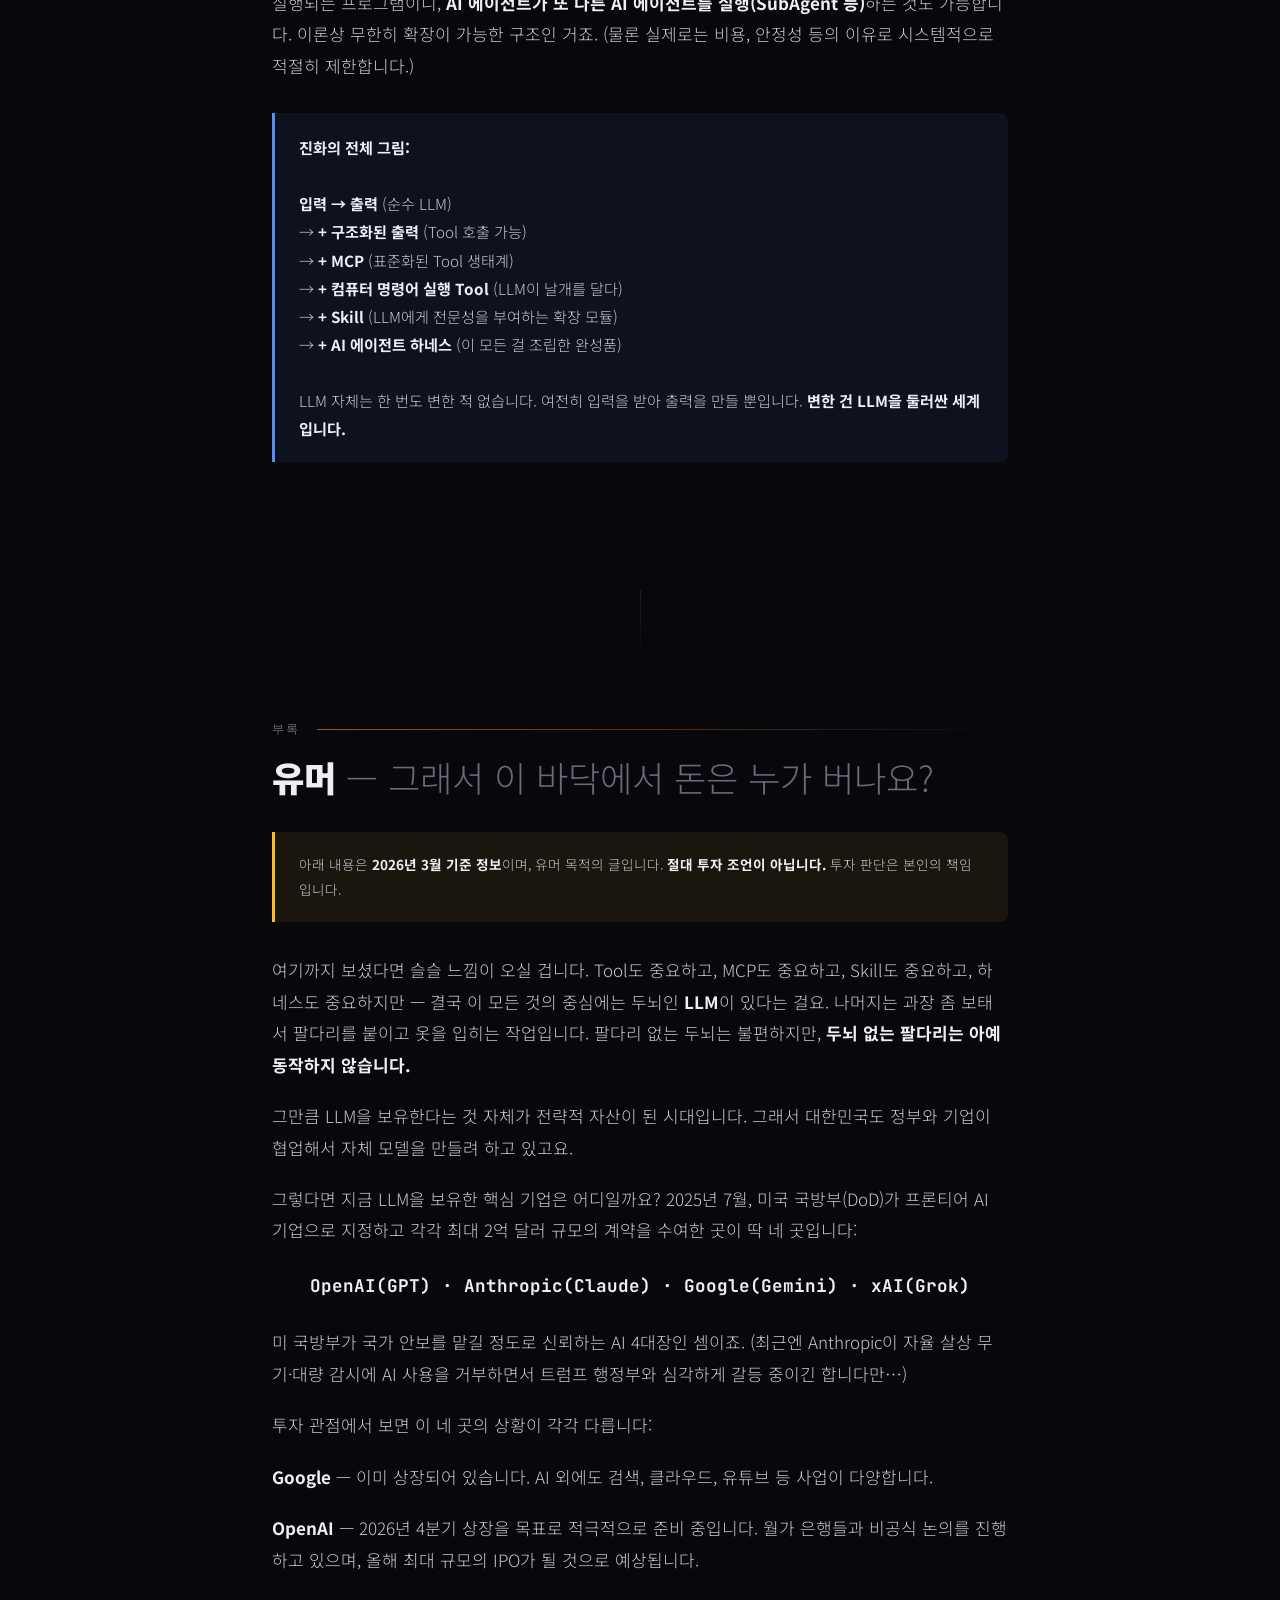
==== commit b1a04a04: "Update index.html" ====
--- a/index.html
+++ b/index.html
@@ -813,12 +813,10 @@
       "다음 단어 예측기"가 "지시를 따르는 어시스턴트"로 다듬어집니다.)
     </p>
     <p>
-      <strong>다만, 그게 너무나도 — 정말 경이로울 정도로 — 잘 됩니다.</strong>
+      <strong>다만, 그게 너무나도 — 정말 경이로울 정도로 — 잘 될 뿐입니다.</strong>
       수학 문제를 풀고, 코드의 논리적 오류를 찾아내고, 외국어를 번역하고,
-      사진 한 장을 보고 상황을 파악하고,
-      복잡한 요구사항을 이해해서 구조화된 결과물을 만들어냅니다.
-      "다음 토큰 예측"이라는 단순한 원리에서 이런 능력이 나온다는 것 자체가
-      현대 AI의 가장 놀라운 발견 중 하나입니다.
+      사진 한 장을 보고 상황을 파악합니다.
+      "다음 토큰 예측"이라는 단순한 원리가 마치 <strong>"지능"</strong>처럼 동작하게 되었습니다.
     </p>
     <div class="callout" style="border-left-color: var(--purple); background: rgba(167,139,250,0.08);">
       <p>
@@ -826,9 +824,7 @@
         답변을 바로 출력하는 대신,
         <strong>추론 과정을 토큰으로 먼저 출력한 뒤 답변을 출력하게 학습시킨 것</strong>입니다.
         "생각한다"는 것도 결국 출력의 일부인 거죠.
-        그런데 이 변화가 가져온 결과가 놀랍습니다 —
-        이전에는 못 풀던 고난도 추론 문제를 풀어내고,
-        박사급 과학 문제에서 인간 전문가를 넘어서기 시작했습니다.
+        이 기술로 LLM의 성능은 한층 높아졌습니다.
       </p>
     </div>
     <p>
@@ -1211,10 +1207,10 @@
       Claude Code의 경우, 기본적으로 <strong>여러분의 컴퓨터</strong>가 직접 실행합니다.
       LLM이 <code>{"tool": "컴퓨터 명령어 실행", "명령어": "(파일 읽는 명령어)"}</code>를 출력하면 여러분의 컴퓨터가 실제로 파일을 열어서 결과를 LLM에게 돌려주고,
       <code>{"tool": "컴퓨터 명령어 실행", "명령어": "(테스트 실행 명령어)"}</code>를 출력하면 여러분의 컴퓨터에서 진짜로 테스트가 돌아갑니다.
-      하지만 이 실행 환경은 다른 서버 컴퓨터가 될 수도 있고, 클라우드 서비스가 될 수도 있습니다.
-    </p>
-    <p>
-      <strong>LLM은 항상 "이 Tool을 이 파라미터로 실행해달라"는 구조화된 출력을 할 뿐이고, 실행은 언제나 어딘가의 컴퓨터가 대신 하는 것</strong>입니다.
+      이 실행 환경은 다른 서버 컴퓨터가 될 수도 있고, 클라우드 서비스가 될 수도 있습니다.
+    </p>
+    <p>
+      <strong>LLM은 항상 "{"tool": "컴퓨터 명령어 실행", "명령어": "..."}" 같은 구조화된 출력을 할 뿐이고, 실행은 언제나 어딘가의 컴퓨터가 대신 하는 것</strong>입니다.
     </p>
 
     <p>
@@ -1274,15 +1270,15 @@
     </p>
 
     <div class="code-block">
-<span class="comment"># Skill 하나의 구조 — 결국 폴더입니다</span>
+<span class="comment"># Skill 하나의 구조 — 결국 폴더입니다 (예시)</span>
 
 excel-report/
-├── <span class="accent">SKILL.md</span>              <span class="comment"># 주요 지침 (이것만 필수)</span>
-├── template.xlsx         <span class="comment"># 보고서 템플릿 파일</span>
+├── <span class="accent">SKILL.md</span>              <span class="comment"># 주요 지침 (이것만 필수, 나머지는 자유)</span>
+├── template.xlsx         <span class="comment"># 보고서 템플릿이 될 수도 있고</span>
 ├── reference/
-│   └── column-rules.md   <span class="comment"># 컬럼별 규칙 정리</span>
+│   └── column-rules.md   <span class="comment"># 참고 문서가 될 수도 있고</span>
 └── scripts/
-    └── validate.py       <span class="comment"># 데이터 검증 스크립트</span>
+    └── validate.py       <span class="comment"># 스크립트가 될 수도 있고... 뭐든 가능</span>
     </div>
 
     <p>
@@ -1313,7 +1309,7 @@
 
     <p>
       여기서 주목할 점은 — 4장에서 배운 <strong>컴퓨터 명령어 실행 Tool과 Skill이 결합</strong>된다는 것입니다.
-      Skill 폴더 안에 스크립트(<code>validate.py</code>)가 들어있고,
+      예시를 보면 Skill 폴더 안에 스크립트(<code>validate.py</code>)가 들어있고,
       SKILL.md의 지침에 따라 LLM이 그 스크립트를 컴퓨터 명령어 실행 Tool로 직접 실행합니다.
       <strong>Skill이 "무엇을, 어떻게 할지"를 알려주고, Tool이 "실제로 실행"하는 것</strong>입니다.
       LLM은 지침을 읽고 → 스크립트를 돌리고 → 결과를 확인하고 → 다음 단계로 넘어갑니다.
@@ -1385,8 +1381,8 @@
     <p>
       4장에서 봤듯이 컴퓨터로 실행할 수 있는 건 이론상 전부 가능합니다.
       AI 에이전트 자체도 컴퓨터에서 실행되는 프로그램이니,
-      <strong>AI 에이전트가 또 다른 AI 에이전트를 띄우는 것(SubAgent 등)</strong>도 가능합니다.
-      이론상 무한한 확장이 가능한 구조인 거죠.
+      <strong>AI 에이전트가 또 다른 AI 에이전트를 실행(SubAgent 등)</strong>하는 것도 가능합니다.
+      이론상 무한히 확장이 가능한 구조인 거죠.
       (물론 실제로는 비용, 안정성 등의 이유로 시스템적으로 적절히 제한합니다.)
     </p>
 
@@ -1470,7 +1466,7 @@
     </p>
 
     <p style="font-size: 0.85rem; color: var(--text-dim); margin-top: 2rem; text-align: center;">
-      다시 한번 강조합니다 — 이 부록은 <strong>유머</strong>입니다. 투자 조언이 절대 아닙니다.<br>
+      다시 한번 강조합니다 — 이 부록은 투자 조언이 절대 아닙니다.<br>
       2026년 3월 기준 정보이며, 이후 상황은 얼마든지 달라질 수 있습니다. 투자 판단은 본인의 책임입니다.
     </p>
   </article>
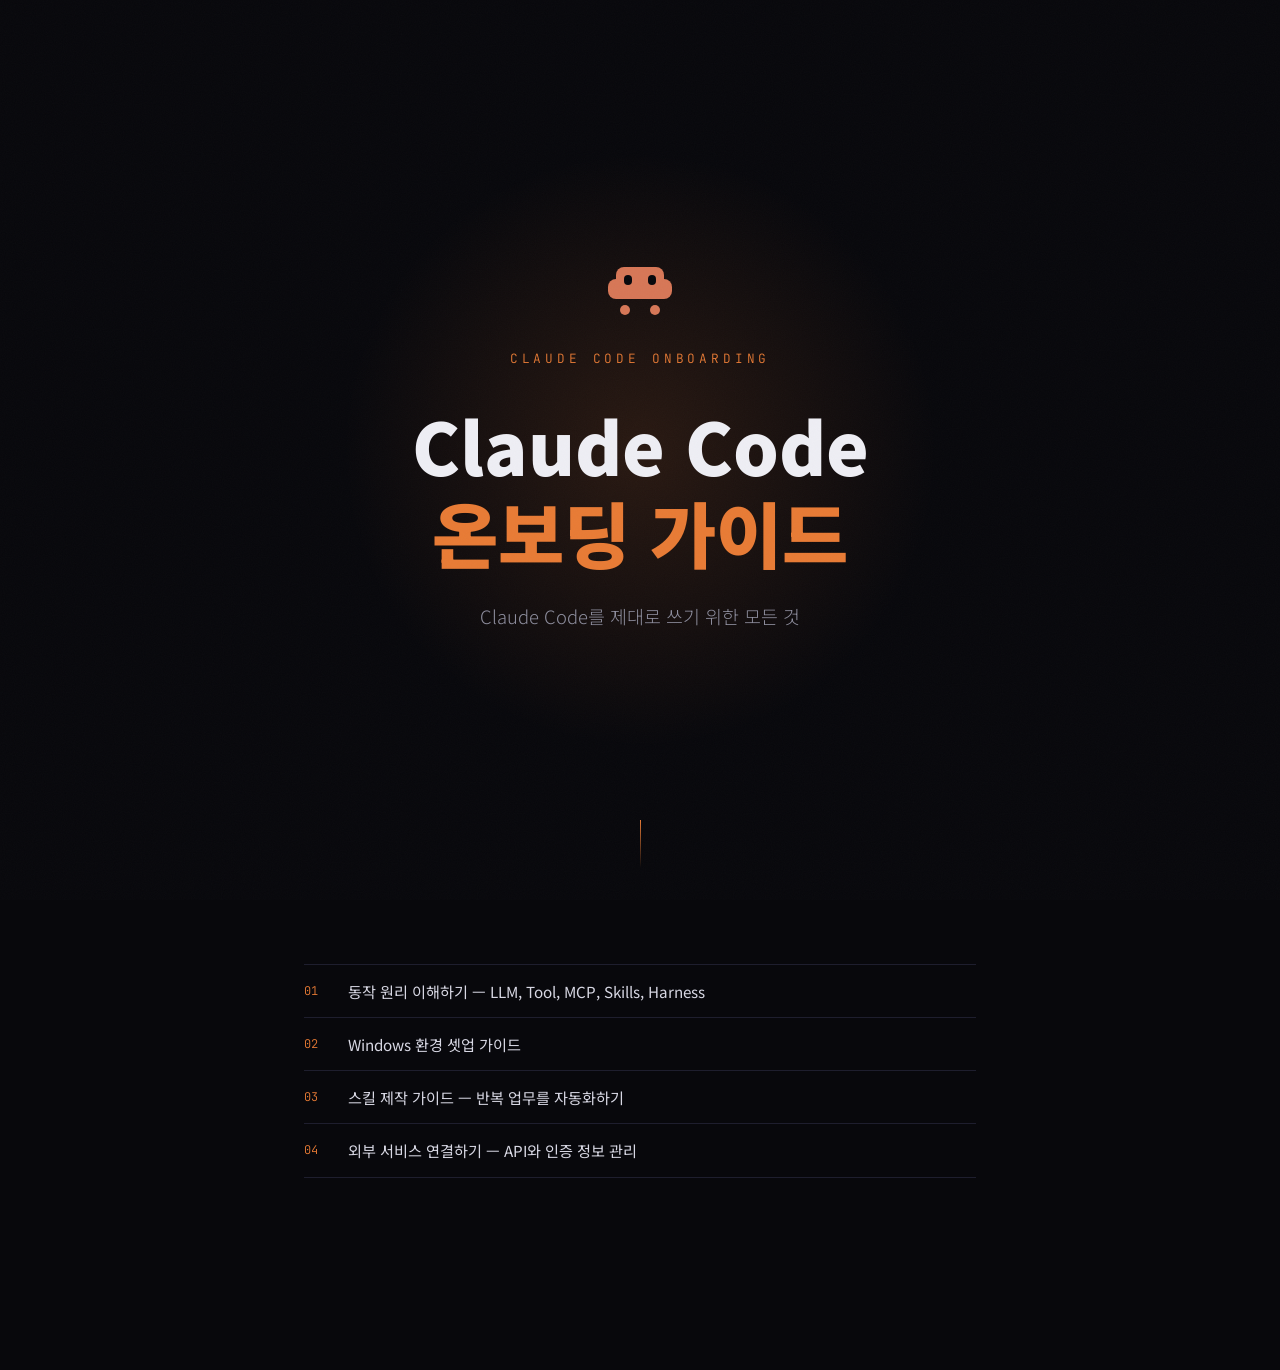
==== commit 6dda4018: "Add skills guide and external service integration pages - New /skills/ page: skill concepts, finding" ====
--- a/index.html
+++ b/index.html
@@ -3,1498 +3,50 @@
 <head>
 <meta charset="UTF-8">
 <meta name="viewport" content="width=device-width, initial-scale=1.0">
-<title>Claude Code 동작 원리 이해하기</title>
+<title>Claude Code Onboarding</title>
 <link rel="preconnect" href="https://fonts.googleapis.com">
 <link href="https://fonts.googleapis.com/css2?family=Noto+Sans+KR:wght@300;400;700;900&family=JetBrains+Mono:wght@400;700&family=Playfair+Display:wght@700;900&display=swap" rel="stylesheet">
-<style>
-  :root {
-    --bg: #08080c;
-    --bg-elevated: #101018;
-    --bg-card: #14141e;
-    --border: #1e1e2e;
-    --text: #c8c8d4;
-    --text-dim: #6a6a7a;
-    --text-bright: #eeeef4;
-    --accent: #E87B35;
-    --accent-glow: rgba(232, 123, 53, 0.15);
-    --accent-dim: #a0551f;
-    --blue: #5b8def;
-    --green: #4ade80;
-    --purple: #a78bfa;
-    --red: #f87171;
-    --yellow: #fbbf24;
-    --font-body: 'Noto Sans KR', -apple-system, sans-serif;
-    --font-mono: 'JetBrains Mono', 'SF Mono', monospace;
-    --font-display: 'Playfair Display', serif;
-  }
-
-  * { margin: 0; padding: 0; box-sizing: border-box; }
-
-  html {
-    scroll-behavior: smooth;
-    scrollbar-width: thin;
-    scrollbar-color: var(--accent-dim) var(--bg);
-  }
-
-  body {
-    background: var(--bg);
-    color: var(--text);
-    font-family: var(--font-body);
-    font-weight: 300;
-    line-height: 1.85;
-    font-size: 17px;
-    -webkit-font-smoothing: antialiased;
-    overflow-x: hidden;
-  }
-
-  /* ── Noise overlay ── */
-  body::before {
-    content: '';
-    position: fixed;
-    inset: 0;
-    z-index: 9999;
-    pointer-events: none;
-    opacity: 0.025;
-    background-image: url("data:image/svg+xml,%3Csvg viewBox='0 0 256 256' xmlns='http://www.w3.org/2000/svg'%3E%3Cfilter id='n'%3E%3CfeTurbulence type='fractalNoise' baseFrequency='0.9' numOctaves='4' stitchTiles='stitch'/%3E%3C/filter%3E%3Crect width='100%25' height='100%25' filter='url(%23n)'/%3E%3C/svg%3E");
-    background-size: 256px;
-  }
-
-  /* ── Hero ── */
-  .hero {
-    min-height: 100vh;
-    display: flex;
-    flex-direction: column;
-    justify-content: center;
-    align-items: center;
-    text-align: center;
-    padding: 2rem;
-    position: relative;
-  }
-
-  .hero::after {
-    content: '';
-    position: absolute;
-    top: 50%;
-    left: 50%;
-    transform: translate(-50%, -50%);
-    width: 600px;
-    height: 600px;
-    background: radial-gradient(circle, var(--accent-glow) 0%, transparent 70%);
-    pointer-events: none;
-    z-index: 0;
-  }
-
-  .hero-label {
-    font-family: var(--font-mono);
-    font-size: 0.8rem;
-    letter-spacing: 0.3em;
-    text-transform: uppercase;
-    color: var(--accent);
-    margin-bottom: 2rem;
-    position: relative;
-    z-index: 1;
-    opacity: 0;
-    animation: fadeUp 0.8s ease forwards 0.2s;
-  }
-
-  .hero h1 {
-    font-family: var(--font-body);
-    font-weight: 900;
-    font-size: clamp(2.2rem, 6vw, 4.5rem);
-    color: var(--text-bright);
-    line-height: 1.2;
-    position: relative;
-    z-index: 1;
-    opacity: 0;
-    animation: fadeUp 0.8s ease forwards 0.4s;
-  }
-
-  .hero h1 .accent {
-    color: var(--accent);
-  }
-
-  .hero-sub {
-    font-size: 1.15rem;
-    color: var(--text-dim);
-    margin-top: 1.5rem;
-    max-width: 540px;
-    position: relative;
-    z-index: 1;
-    opacity: 0;
-    animation: fadeUp 0.8s ease forwards 0.6s;
-  }
-
-  .hero-chapter {
-    font-family: var(--font-display);
-    font-size: clamp(6rem, 20vw, 14rem);
-    font-weight: 900;
-    color: transparent;
-    -webkit-text-stroke: 1px var(--border);
-    position: absolute;
-    bottom: 10%;
-    right: 5%;
-    z-index: 0;
-    user-select: none;
-    line-height: 1;
-  }
-
-  .scroll-hint {
-    position: absolute;
-    bottom: 2rem;
-    left: 50%;
-    transform: translateX(-50%);
-    z-index: 1;
-    opacity: 0;
-    animation: fadeUp 0.8s ease forwards 1s;
-  }
-
-  .scroll-hint span {
-    display: block;
-    width: 1px;
-    height: 48px;
-    background: linear-gradient(to bottom, var(--accent), transparent);
-    margin: 0 auto;
-    animation: scrollPulse 2s ease infinite;
-  }
-
-  @keyframes scrollPulse {
-    0%, 100% { opacity: 0.3; transform: scaleY(1); }
-    50% { opacity: 1; transform: scaleY(1.3); }
-  }
-
-  /* ── Main content ── */
-  .content {
-    max-width: 800px;
-    margin: 0 auto;
-    padding: 0 2rem 8rem;
-  }
-
-  /* ── Section ── */
-  .section {
-    margin-bottom: 8rem;
-    opacity: 0;
-    transform: translateY(30px);
-    transition: all 0.7s cubic-bezier(0.16, 1, 0.3, 1);
-  }
-
-  .section.visible {
-    opacity: 1;
-    transform: translateY(0);
-  }
-
-  .section-number {
-    font-family: var(--font-mono);
-    font-size: 0.75rem;
-    color: var(--accent);
-    letter-spacing: 0.2em;
-    margin-bottom: 0.75rem;
-    display: flex;
-    align-items: center;
-    gap: 1rem;
-  }
-
-  .section-number::after {
-    content: '';
-    flex: 1;
-    height: 1px;
-    background: linear-gradient(to right, var(--accent-dim), transparent);
-  }
-
-  .section h2 {
-    font-weight: 900;
-    font-size: clamp(1.6rem, 4vw, 2.2rem);
-    color: var(--text-bright);
-    line-height: 1.35;
-    margin-bottom: 1.5rem;
-  }
-
-  .section h2 .dim {
-    color: var(--text-dim);
-    font-weight: 300;
-  }
-
-  .section p {
-    margin-bottom: 1.25rem;
-  }
-
-  .section p strong {
-    color: var(--text-bright);
-    font-weight: 700;
-  }
-
-  .highlight {
-    color: var(--accent);
-    font-weight: 400;
-  }
-
-  /* ── Diagrams ── */
-  .diagram {
-    background: var(--bg-card);
-    border: 1px solid var(--border);
-    border-radius: 12px;
-    padding: 2rem;
-    margin: 2rem 0;
-    overflow-x: auto;
-  }
-
-  .diagram-title {
-    font-family: var(--font-mono);
-    font-size: 0.7rem;
-    letter-spacing: 0.15em;
-    color: var(--text-dim);
-    text-transform: uppercase;
-    margin-bottom: 1.5rem;
-  }
-
-  .flow {
-    display: flex;
-    align-items: center;
-    justify-content: center;
-    gap: 0;
-    flex-wrap: wrap;
-    font-family: var(--font-mono);
-    font-size: 0.85rem;
-  }
-
-  .flow-node {
-    padding: 0.6rem 1.2rem;
-    border-radius: 8px;
-    white-space: nowrap;
-    position: relative;
-  }
-
-  .flow-node.input {
-    background: rgba(91, 141, 239, 0.1);
-    border: 1px solid rgba(91, 141, 239, 0.3);
-    color: var(--blue);
-  }
-
-  .flow-node.model {
-    background: rgba(232, 123, 53, 0.12);
-    border: 1px solid rgba(232, 123, 53, 0.35);
-    color: var(--accent);
-    font-weight: 700;
-  }
-
-  .flow-node.output {
-    background: rgba(74, 222, 128, 0.1);
-    border: 1px solid rgba(74, 222, 128, 0.3);
-    color: var(--green);
-  }
-
-  .flow-node.tool {
-    background: rgba(167, 139, 250, 0.1);
-    border: 1px solid rgba(167, 139, 250, 0.3);
-    color: var(--purple);
-  }
-
-  .flow-node.exec {
-    background: rgba(248, 113, 113, 0.1);
-    border: 1px solid rgba(248, 113, 113, 0.3);
-    color: var(--red);
-  }
-
-  .flow-node.result {
-    background: rgba(251, 191, 36, 0.1);
-    border: 1px solid rgba(251, 191, 36, 0.3);
-    color: var(--yellow);
-  }
-
-  .flow-arrow {
-    color: var(--text-dim);
-    padding: 0 0.5rem;
-    font-size: 1rem;
-    flex-shrink: 0;
-  }
-
-  .flow-row {
-    display: flex;
-    align-items: center;
-    justify-content: center;
-    gap: 0;
-    margin: 0.5rem 0;
-    flex-wrap: wrap;
-  }
-
-  /* ── Callout ── */
-  .callout {
-    background: var(--accent-glow);
-    border-left: 3px solid var(--accent);
-    padding: 1.25rem 1.5rem;
-    border-radius: 0 8px 8px 0;
-    margin: 2rem 0;
-    font-size: 0.95rem;
-  }
-
-  .callout p {
-    margin-bottom: 0;
-  }
-
-  /* ── Code-like block ── */
-  .code-block {
-    background: var(--bg-elevated);
-    border: 1px solid var(--border);
-    border-radius: 8px;
-    padding: 1.25rem 1.5rem;
-    font-family: var(--font-mono);
-    font-size: 0.82rem;
-    line-height: 1.7;
-    margin: 1.5rem 0;
-    overflow-x: auto;
-    color: var(--text-dim);
-    white-space: pre-wrap;
-  }
-
-  .code-block .key { color: var(--blue); }
-  .code-block .str { color: var(--green); }
-  .code-block .comment { color: #555; font-style: italic; }
-  .code-block .accent { color: var(--accent); }
-
-  /* ── MCP ecosystem diagram ── */
-  .mcp-grid {
-    display: grid;
-    grid-template-columns: 1fr auto 1fr;
-    gap: 1rem;
-    align-items: center;
-    margin: 1.5rem 0;
-  }
-
-  .mcp-col {
-    display: flex;
-    flex-direction: column;
-    gap: 0.5rem;
-  }
-
-  .mcp-item {
-    font-family: var(--font-mono);
-    font-size: 0.78rem;
-    padding: 0.5rem 0.8rem;
-    border-radius: 6px;
-    text-align: center;
-    white-space: nowrap;
-  }
-
-  .mcp-center {
-    display: flex;
-    flex-direction: column;
-    align-items: center;
-    gap: 0.25rem;
-  }
-
-  .mcp-hub {
-    width: 80px;
-    height: 80px;
-    border-radius: 50%;
-    background: rgba(232, 123, 53, 0.12);
-    border: 2px solid var(--accent);
-    display: flex;
-    align-items: center;
-    justify-content: center;
-    font-family: var(--font-mono);
-    font-weight: 700;
-    font-size: 0.7rem;
-    color: var(--accent);
-    letter-spacing: 0.05em;
-  }
-
-  .mcp-hub-label {
-    font-family: var(--font-mono);
-    font-size: 0.65rem;
-    color: var(--text-dim);
-    margin-top: 0.25rem;
-  }
-
-  .mcp-connector {
-    font-family: var(--font-mono);
-    color: var(--text-dim);
-    font-size: 0.75rem;
-    display: flex;
-    align-items: center;
-    justify-content: center;
-    gap: 0.25rem;
-  }
-
-  .mcp-connector.left { justify-content: flex-end; }
-  .mcp-connector.right { justify-content: flex-start; }
-
-  /* ── Agent loop ── */
-  .agent-loop {
-    display: flex;
-    flex-direction: column;
-    align-items: center;
-    gap: 0;
-    margin: 1.5rem 0;
-    font-family: var(--font-mono);
-    font-size: 0.82rem;
-  }
-
-  .agent-step {
-    padding: 0.7rem 1.5rem;
-    border-radius: 8px;
-    text-align: center;
-    position: relative;
-    width: fit-content;
-    min-width: 220px;
-  }
-
-  .agent-arrow {
-    color: var(--text-dim);
-    font-size: 1.2rem;
-    padding: 0.25rem 0;
-  }
-
-  .loop-bracket {
-    position: absolute;
-    right: -3rem;
-    top: 0;
-    bottom: 0;
-    width: 2rem;
-    border: 1px solid var(--text-dim);
-    border-left: none;
-    border-radius: 0 8px 8px 0;
-  }
-
-  .loop-label {
-    position: absolute;
-    right: -5.5rem;
-    top: 50%;
-    transform: translateY(-50%) rotate(90deg);
-    font-family: var(--font-mono);
-    font-size: 0.65rem;
-    color: var(--text-dim);
-    letter-spacing: 0.1em;
-    white-space: nowrap;
-  }
-
-  .loop-container {
-    position: relative;
-    display: flex;
-    flex-direction: column;
-    align-items: center;
-    gap: 0;
-    padding-right: 3.5rem;
-  }
-
-  .loop-brace {
-    position: absolute;
-    right: 0;
-    top: 0;
-    bottom: 0;
-    width: 28px;
-    display: flex;
-    flex-direction: column;
-    align-items: center;
-    justify-content: center;
-  }
-
-  .loop-brace::before {
-    content: '';
-    position: absolute;
-    top: 5%;
-    bottom: 5%;
-    right: 6px;
-    width: 16px;
-    border: 1.5px solid var(--accent-dim);
-    border-left: none;
-    border-radius: 0 10px 10px 0;
-  }
-
-  .loop-brace-label {
-    position: absolute;
-    right: -4rem;
-    top: 50%;
-    transform: translateY(-50%);
-    font-family: var(--font-mono);
-    font-size: 0.65rem;
-    color: var(--accent-dim);
-    letter-spacing: 0.08em;
-    writing-mode: vertical-rl;
-  }
-
-  /* ── Skills diagram ── */
-  .skills-diagram {
-    display: flex;
-    flex-direction: column;
-    gap: 1rem;
-    margin: 1.5rem 0;
-  }
-
-  .skill-row {
-    display: flex;
-    align-items: center;
-    gap: 0.75rem;
-    font-family: var(--font-mono);
-    font-size: 0.8rem;
-  }
-
-  .skill-name {
-    background: rgba(232, 123, 53, 0.12);
-    border: 1px solid rgba(232, 123, 53, 0.3);
-    color: var(--accent);
-    padding: 0.4rem 0.8rem;
-    border-radius: 6px;
-    font-weight: 700;
-    min-width: fit-content;
-    text-align: center;
-  }
-
-  .skill-arrow-line {
-    color: var(--text-dim);
-    flex-shrink: 0;
-  }
-
-  .skill-tools {
-    display: flex;
-    gap: 0.4rem;
-    flex-wrap: wrap;
-  }
-
-  .skill-tool {
-    padding: 0.3rem 0.6rem;
-    border-radius: 4px;
-    font-size: 0.72rem;
-  }
-
-  /* ── Timeline line between sections ── */
-  .section-divider {
-    width: 1px;
-    height: 4rem;
-    background: linear-gradient(to bottom, var(--border), transparent);
-    margin: 0 auto 4rem;
-  }
-
-  /* ── TOC ── */
-  .toc {
-    max-width: 800px;
-    margin: 0 auto 4rem;
-    padding: 0 2rem;
-    display: flex;
-    flex-direction: column;
-    gap: 0;
-    opacity: 0;
-    animation: fadeUp 0.8s ease forwards 0.8s;
-  }
-
-  .toc-item {
-    display: flex;
-    align-items: center;
-    gap: 0.75rem;
-    padding: 0.75rem 0;
-    border-bottom: 1px solid var(--border);
-    text-decoration: none;
-    color: var(--text);
-    transition: color 0.2s, padding-left 0.2s;
-  }
-
-  .toc-item:first-child { border-top: 1px solid var(--border); }
-
-  .toc-item:hover {
-    color: var(--accent);
-    padding-left: 0.5rem;
-  }
-
-  .toc-item:focus {
-    outline: none;
-  }
-
-  .toc-num {
-    font-family: var(--font-mono);
-    font-size: 0.75rem;
-    color: var(--accent);
-    min-width: 2rem;
-  }
-
-  .toc-label {
-    font-size: 0.95rem;
-    font-weight: 400;
-  }
-
-  /* ── Scroll to top ── */
-  .scroll-top {
-    position: fixed;
-    bottom: 2rem;
-    left: 50%;
-    transform: translateX(-50%);
-    z-index: 100;
-    width: 44px;
-    height: 44px;
-    border-radius: 50%;
-    background: var(--bg-card);
-    border: 1px solid var(--border);
-    display: flex;
-    flex-direction: column;
-    align-items: center;
-    justify-content: center;
-    gap: 2px;
-    text-decoration: none;
-    opacity: 0;
-    pointer-events: none;
-    transition: opacity 0.3s, border-color 0.2s;
-  }
-
-  .scroll-top.visible {
-    opacity: 1;
-    pointer-events: auto;
-  }
-
-  .scroll-top:hover {
-    border-color: var(--accent-dim);
-  }
-
-  .scroll-top .arrow {
-    width: 10px;
-    height: 10px;
-    border-left: 2px solid var(--text-dim);
-    border-top: 2px solid var(--text-dim);
-    transform: rotate(45deg) translateY(2px);
-    transition: border-color 0.2s;
-  }
-
-  .scroll-top:hover .arrow {
-    border-color: var(--accent);
-  }
-
-  .scroll-top .label {
-    font-family: var(--font-mono);
-    font-size: 0.55rem;
-    color: var(--text-dim);
-    letter-spacing: 0.05em;
-    transition: color 0.2s;
-  }
-
-  .scroll-top:hover .label {
-    color: var(--accent);
-  }
-
-  /* ── Animations ── */
-  @keyframes fadeUp {
-    from { opacity: 0; transform: translateY(20px); }
-    to { opacity: 1; transform: translateY(0); }
-  }
-
-  /* ── Responsive ── */
-  @media (max-width: 640px) {
-    body { font-size: 15.5px; }
-    .content { padding: 0 1.25rem 6rem; }
-    .diagram { padding: 1.25rem; }
-    .flow { font-size: 0.75rem; }
-    .flow-node { padding: 0.45rem 0.8rem; }
-    .flow-arrow { padding: 0 0.3rem; }
-    .hero-chapter { font-size: 6rem; bottom: 15%; right: 2%; }
-    .mcp-grid { grid-template-columns: 1fr; gap: 0.75rem; }
-    .mcp-center { order: -1; }
-    .mcp-connector { display: none; }
-    .loop-brace, .loop-brace-label { display: none; }
-    .loop-container { padding-right: 0; }
-    .skill-row { flex-direction: column; align-items: flex-start; }
-    .skill-arrow-line { display: none; }
-    .toc { padding: 0 1.25rem; }
-  }
-</style>
+<link rel="stylesheet" href="assets/css/style.css">
 </head>
 <body>
 
-<!-- ════════════════════════ HERO ════════════════════════ -->
 <header class="hero">
   <svg width="80" height="56" viewBox="0 0 80 56" fill="none" style="margin-bottom: 1.5rem; position: relative; z-index: 1; opacity: 0; animation: fadeUp 0.8s ease forwards 0.1s;">
-    <!-- head top -->
     <rect x="16" y="0" width="48" height="24" rx="8" fill="#D77757"/>
-    <!-- head bottom -->
     <rect x="8" y="12" width="64" height="20" rx="8" fill="#D77757"/>
-    <!-- eyes -->
     <rect x="24" y="8" width="8" height="10" rx="4" fill="#08080c"/>
     <rect x="48" y="8" width="8" height="10" rx="4" fill="#08080c"/>
-    <!-- feet -->
     <rect x="20" y="38" width="10" height="10" rx="5" fill="#D77757"/>
     <rect x="50" y="38" width="10" height="10" rx="5" fill="#D77757"/>
   </svg>
   <div class="hero-label">Claude Code Onboarding</div>
-  <h1>Claude Code<br><span class="accent">동작 원리</span> 이해하기</h1>
-  <p class="hero-sub">LLM부터 Tool, MCP, Skills, AI 에이전트 하네스까지 (+ 유머 부록)</p>
+  <h1>Claude Code<br><span class="accent">온보딩 가이드</span></h1>
+  <p class="hero-sub">Claude Code를 제대로 쓰기 위한 모든 것</p>
   <div class="scroll-hint"><span></span></div>
 </header>
 
-<!-- ════════════════════════ SCROLL TO TOP ════════════════════════ -->
-<a class="scroll-top" id="scrollTop" href="#">
-  <span class="arrow"></span>
-  <span class="label">TOP</span>
-</a>
+<main class="content" style="margin-top: 4rem;">
 
-<!-- ════════════════════════ TOC ════════════════════════ -->
-<nav class="toc">
-  <a class="toc-item" href="#s1"><span class="toc-num">1</span><span class="toc-label">LLM의 본질 — 입력과 출력이 전부(근데 너무 똑똑한)</span></a>
-  <a class="toc-item" href="#s2"><span class="toc-num">2</span><span class="toc-label">구조화된 출력 — Tool(도구)의 탄생</span></a>
-  <a class="toc-item" href="#s3"><span class="toc-num">3</span><span class="toc-label">MCP의 등장 — Tool의 표준화</span></a>
-  <a class="toc-item" href="#s4"><span class="toc-num">4</span><span class="toc-label">컴퓨터 명령어 실행 Tool — LLM이 날개를 달다</span></a>
-  <a class="toc-item" href="#s5"><span class="toc-num">5</span><span class="toc-label">Skills의 시대 — LLM의 전문성을 확장하다</span></a>
-  <a class="toc-item" href="#s6"><span class="toc-num">6</span><span class="toc-label">AI 에이전트 하네스 — 부품이 아니라 완성품</span></a>
-  <a class="toc-item" href="#appendix"><span class="toc-num" style="color: var(--text-dim);">부록</span><span class="toc-label">유머 — 그래서 이 바닥에서 돈은 누가 버나요?</span></a>
-</nav>
-
-<!-- ════════════════════════ CONTENT ════════════════════════ -->
-<main class="content">
-
-  <!-- ────── 1. LLM의 본질 ────── -->
-  <article class="section" id="s1">
-    <div class="section-number">1</div>
-    <h2>LLM의 본질 <span class="dim">— 입력과 출력이 전부(근데 너무 똑똑한)</span></h2>
-
-    <p>
-      <code>claude-opus-4-6</code>, <code>gpt-4o</code>, <code>gemini</code> — 이름이 뭐든 간에,
-      이들 <span class="highlight">LLM(Large Language Model)</span>의 <strong>본질은 단 하나</strong>입니다.
-    </p>
-
-    <!-- Diagram: basic LLM -->
-    <div class="diagram">
-      <div class="flow">
-        <div class="flow-node input">텍스트 입력</div>
-        <div class="flow-arrow">→</div>
-        <div class="flow-node model">LLM</div>
-        <div class="flow-arrow">→</div>
-        <div class="flow-node output">텍스트 출력</div>
-      </div>
-    </div>
-
-    <p>
-      정말 이게 전부입니다. 텍스트를 입력 받아서, 텍스트를 출력하는 것.
-    </p>
-    <p>
-      물론 여기서 더 발전하긴 했습니다.
-      이미지를 보고 이해하고, 음성을 듣고, 이미지를 직접 생성하기도 합니다.
-      이른바 <span class="highlight">멀티모달(Multimodal)</span> — 텍스트뿐 아니라 다양한 형태의 데이터를 다루게 된 것이죠.
-    </p>
-
-    <div class="diagram">
-      <div class="diagram-title">현재의 LLM — 멀티모달</div>
-      <div style="display: flex; align-items: center; justify-content: center; gap: 0.75rem; font-family: var(--font-mono); font-size: 0.85rem;">
-        <div style="display: flex; flex-direction: column; gap: 0.4rem; align-items: flex-end;">
-          <div class="flow-node input">텍스트</div>
-          <div class="flow-node input">이미지</div>
-          <div class="flow-node input">음성</div>
-          <div class="flow-node input" style="border-style: dashed; opacity: 0.5;">...</div>
-        </div>
-        <div class="flow-arrow">→</div>
-        <div class="flow-node model">LLM</div>
-        <div class="flow-arrow">→</div>
-        <div style="display: flex; flex-direction: column; gap: 0.4rem; align-items: flex-start;">
-          <div class="flow-node output">텍스트</div>
-          <div class="flow-node output">이미지</div>
-          <div class="flow-node output">음성</div>
-          <div class="flow-node output" style="border-style: dashed; opacity: 0.5;">...</div>
-        </div>
-      </div>
-    </div>
-
-    <p>
-      하지만 본질은 달라지지 않았습니다.
-      입력의 종류가 다양해지고, 출력의 종류가 다양해졌을 뿐 —
-      <strong>여전히 "입력 → LLM → 출력" 구조</strong>입니다.
-    </p>
-
-    <p>
-      죽었다 깨어나도 <strong>웹 검색을 못 합니다.
-      코드를 실행할 수 없습니다. 파일 하나 읽을 수 없습니다.
-      이메일도 못 보내고, API도 못 호출합니다.</strong>
-      아무리 멀티모달이 되어도, LLM은 <strong>입력을 받아 출력을 생성하는 변환기</strong>일 뿐입니다.
-    </p>
-
-    <div class="callout">
-      <p>
-        "그런데 ChatGPT는 웹검색도 하고 코드도 실행하잖아요?"
-        — 맞습니다. 하지만 그건 <strong>LLM이 한 게 아닙니다.</strong>
-        LLM 주변에 만들어둔 시스템이 한 겁니다. 이 차이가 이 글의 핵심입니다.
-      </p>
-    </div>
-
-    <p>
-      LLM은 학습 데이터에서 패턴을 익힌 뒤, 주어진 입력의 다음 토큰(단어 조각)을
-      예측하는 방식으로 작동합니다. 원리만 놓고 보면 "그냥 다음 단어 맞추기"입니다.
-      (물론 그 위에 인간 피드백 학습(RLHF) 등 다양한 추가 훈련이 더해져서
-      "다음 단어 예측기"가 "지시를 따르는 어시스턴트"로 다듬어집니다.)
-    </p>
-    <p>
-      <strong>다만, 그게 너무나도 — 정말 경이로울 정도로 — 잘 될 뿐입니다.</strong>
-      수학 문제를 풀고, 코드의 논리적 오류를 찾아내고, 외국어를 번역하고,
-      사진 한 장을 보고 상황을 파악합니다.
-      "다음 토큰 예측"이라는 단순한 원리가 마치 <strong>"지능"</strong>처럼 동작하게 되었습니다.
-    </p>
-    <div class="callout" style="border-left-color: var(--purple); background: rgba(167,139,250,0.08);">
-      <p>
-        여기서 한 발 더 — 한창 화제였던 <strong>"thinking"(reasoning)</strong>도 본질은 같습니다.
-        답변을 바로 출력하는 대신,
-        <strong>추론 과정을 토큰으로 먼저 출력한 뒤 답변을 출력하게 학습시킨 것</strong>입니다.
-        "생각한다"는 것도 결국 출력의 일부인 거죠.
-        이 기술로 LLM의 성능은 한층 높아졌습니다.
-      </p>
-    </div>
-    <p>
-      "그런데 대화하다 보면 이전 내용을 기억하는 것 같은데요?"
-      — 그것도 사실 같은 원리입니다.
-      LLM은 대화를 <strong>"기억"하는 게 아닙니다.</strong>
-      매번 응답할 때마다, 지금까지의 대화 내용 전체를 입력으로 다시 넣어주는 겁니다.
-    </p>
-
-    <div class="diagram">
-      <div class="diagram-title">LLM의 "기억"이란</div>
-      <div style="font-family: var(--font-mono); font-size: 0.8rem;">
-        <div style="display: flex; align-items: center; gap: 0.75rem; margin-bottom: 0.6rem;">
-          <span style="color: var(--text-dim); flex-shrink: 0; width: 3.5rem;">1턴째</span>
-          <div style="flex: 1; display: flex; align-items: center; gap: 0.5rem;">
-            <div style="background: rgba(91,141,239,0.15); border-radius: 4px; padding: 0.3rem 0.6rem; color: var(--blue); white-space: nowrap;">안녕</div>
-            <span style="color: var(--text-dim);">→</span>
-            <div style="background: rgba(74,222,128,0.15); border-radius: 4px; padding: 0.3rem 0.6rem; color: var(--green); white-space: nowrap;">안녕하세요!</div>
-          </div>
-        </div>
-        <div style="display: flex; align-items: center; gap: 0.75rem; margin-bottom: 0.6rem;">
-          <span style="color: var(--text-dim); flex-shrink: 0; width: 3.5rem;">2턴째</span>
-          <div style="flex: 1; display: flex; align-items: center; gap: 0.5rem;">
-            <div style="background: rgba(91,141,239,0.15); border-radius: 4px; padding: 0.3rem 0.6rem; color: var(--blue);">안녕 + 안녕하세요! + <strong>내 이름은 민수야</strong></div>
-            <span style="color: var(--text-dim);">→</span>
-            <div style="background: rgba(74,222,128,0.15); border-radius: 4px; padding: 0.3rem 0.6rem; color: var(--green); white-space: nowrap;">반갑습니다!</div>
-          </div>
-        </div>
-        <div style="display: flex; align-items: center; gap: 0.75rem;">
-          <span style="color: var(--text-dim); flex-shrink: 0; width: 3.5rem;">3턴째</span>
-          <div style="flex: 1; display: flex; align-items: center; gap: 0.5rem;">
-            <div style="background: rgba(91,141,239,0.15); border-radius: 4px; padding: 0.3rem 0.6rem; color: var(--blue);">안녕 + 안녕하세요! + 내 이름은 민수야 + 반갑... + <strong>내 이름 뭐라고 했지?</strong></div>
-            <span style="color: var(--text-dim);">→</span>
-            <div style="background: rgba(74,222,128,0.15); border-radius: 4px; padding: 0.3rem 0.6rem; color: var(--green); white-space: nowrap;">민수님요!</div>
-          </div>
-        </div>
-        <div style="margin-top: 1rem; padding-top: 0.75rem; border-top: 1px dashed var(--border); color: var(--text-dim); font-size: 0.75rem;">
-          ↑ 입력이 매 턴마다 점점 길어지는 게 보이시나요? 기억하는 게 아니라, 매번 전부 다시 넣는 겁니다.
-        </div>
-      </div>
-    </div>
-
-    <p>
-      LLM에게 "기억"이란 없습니다. 그냥 <strong>매번 전체 대화를 처음부터 다시 읽는 것</strong>입니다.
-      이래서 대화가 길어지면 느려지거나, 아주 오래 전에 했던 말을 "잊어버리는" 것처럼 보이기도 합니다.
-      입력에 넣을 수 있는 양에 한계가 있으니까요. 이 한계를 <span class="highlight">컨텍스트 윈도우</span>라고 부릅니다.
-    </p>
-
-    <p>
-      "그러면 메모리 기능은 뭐예요? 대화 끝나도 기억하던데요?"
-    </p>
-    <p>
-      ChatGPT나 Claude에 있는 메모리도 마법이 아닙니다. 과정을 뜯어보면 이렇습니다:
-    </p>
-
-    <div class="diagram">
-      <div class="diagram-title">"메모리"의 실체</div>
-      <div style="font-family: var(--font-mono); font-size: 0.8rem;">
-        <div style="margin-bottom: 1.25rem;">
-          <div style="color: var(--accent); font-size: 0.7rem; letter-spacing: 0.1em; margin-bottom: 0.5rem;">STEP 1 — 대화 중</div>
-          <div style="display: flex; flex-direction: column; gap: 0.4rem; padding-left: 0.75rem; border-left: 2px solid var(--purple);">
-            <div style="color: var(--text);">사용자: "나는 백엔드 개발자고 Python을 주로 써"</div>
-            <div style="color: var(--purple);">LLM이 판단: <strong>"이 정보는 나중에도 유용하겠다"</strong></div>
-            <div style="color: var(--text-dim);">→ LLM이 "이건 저장할 만하다"는 신호를 출력</div>
-            <div style="color: var(--red);">→ <strong>외부 시스템</strong>이 이 신호를 받아서 어딘가(파일, DB)에 저장</div>
-          </div>
-        </div>
-        <div style="margin-bottom: 1.25rem;">
-          <div style="color: var(--accent); font-size: 0.7rem; letter-spacing: 0.1em; margin-bottom: 0.5rem;">STEP 2 — 며칠 뒤, 새 대화 시작</div>
-          <div style="display: flex; flex-direction: column; gap: 0.4rem; padding-left: 0.75rem; border-left: 2px solid var(--blue);">
-            <div style="color: var(--red);"><strong>외부 시스템</strong>이 저장된 메모리를 읽어옴</div>
-            <div style="color: var(--text-dim);">→ 사용자 메시지와 함께 LLM 입력에 슬쩍 끼워넣음:</div>
-          </div>
-        </div>
-        <div style="display: flex; flex-direction: column; gap: 0.3rem; padding: 0.75rem; background: var(--bg); border-radius: 6px; border: 1px solid var(--border);">
-          <div style="color: var(--yellow); font-size: 0.75rem;">📋 [저장된 메모리] 사용자는 백엔드 개발자, Python 선호</div>
-          <div style="color: var(--purple); font-size: 0.75rem;">📄 [시스템 프롬프트] 당신은 도움이 되는 어시스턴트입니다...</div>
-          <div style="color: var(--blue); font-size: 0.75rem;">💬 [사용자] API 하나 만들어줘</div>
-          <div style="color: var(--text-dim); font-size: 0.7rem; margin-top: 0.25rem;">↑ 사용자 눈에는 본인이 입력한 "API 하나 만들어줘"만 보이지만,<br>
-          &nbsp;&nbsp;사실 <strong>LLM은 이 전체를 하나의 입력으로 받고 있습니다.</strong></div>
-        </div>
-      </div>
-    </div>
-
-    <p>
-      핵심을 짚어보면 — <strong>LLM은 "이건 저장할 만하다"고 판단했을 뿐</strong>입니다.
-      실제로 저장한 건 외부 시스템이고, 다음에 다시 꺼내서 입력에 넣어준 것도 외부 시스템입니다.
-      LLM 자체는 여전히 아무것도 기억하지 못합니다.
-      매번 <strong>누군가가 커닝페이퍼를 같이 넣어주는 것</strong>일 뿐이죠.
-    </p>
-
-    <p>
-      결국 본질은 변하지 않습니다.
-      <strong>아무리 뛰어나도, LLM 혼자서는 외부 세계와 상호작용할 수 없습니다.</strong>
-      입력을 받아 출력을 만들 뿐. 이 한계를 어떻게 뛰어넘었는지가 다음 이야기입니다.
-    </p>
-  </article>
-
-  <div class="section-divider"></div>
-
-  <!-- ────── 2. 구조화된 출력과 Tool ────── -->
-  <article class="section" id="s2">
-    <div class="section-number">2</div>
-    <h2>구조화된 출력 <span class="dim">— Tool(도구)의 탄생</span></h2>
-
-    <p>
-      전환점은 LLM이 <strong>구조화된 형태의 텍스트</strong>를 안정적으로 출력할 수 있게 되면서 찾아왔습니다.
-      자연어 대신 JSON 같은 정해진 포맷으로 출력하게 된 거죠.
-    </p>
-
-    <div class="code-block">
-<span class="comment">// LLM이 이런 걸 출력할 수 있게 되었다</span>
-{
-  <span class="key">"tool"</span>: <span class="str">"web_search"</span>,
-  <span class="key">"arguments"</span>: {
-    <span class="key">"query"</span>: <span class="str">"오늘 서울 날씨"</span>
-  }
-}
-    </div>
-
-    <p>
-      이 순간 게임이 바뀌었습니다. LLM이 직접 웹검색을 하는 건 여전히 불가능하지만,
-      <strong>"나한테 web_search라는 Tool이 있으니 이걸 쓰겠다"고 판단하고 출력</strong>할 수 있게 된 겁니다.
-      이것이 <span class="highlight">Tool Use</span>, 또는 <span class="highlight">Function Calling</span>의 시작입니다.
-    </p>
-
-    <div class="callout">
-      <p>
-        "그런데 자기한테 그런 Tool이 있는 건 어떻게 알죠?"
-        — LLM이 스스로 아는 게 아닙니다. 1장에서 본 메모리와 같은 원리입니다.
-        사용자 눈에는 채팅창에 입력한 메시지만 보이지만,
-        실제로 LLM에게 들어가는 입력은 이렇습니다:
-      </p>
-      <div style="display: flex; flex-direction: column; gap: 0.3rem; padding: 0.75rem; background: var(--bg); border-radius: 6px; border: 1px solid var(--border); font-family: var(--font-mono); font-size: 0.75rem; margin-top: 0.75rem;">
-        <div style="color: var(--blue);">📄 [시스템 프롬프트] 당신은 도움이 되는 어시스턴트입니다...</div>
-        <div style="color: var(--purple);">🔧 [Tool 목록] web_search — "웹에서 정보를 검색합니다" (파라미터: query, ...)</div>
-        <div style="color: var(--purple);">&nbsp;&nbsp;&nbsp;&nbsp;&nbsp;&nbsp;&nbsp;&nbsp;&nbsp;&nbsp;&nbsp;&nbsp;&nbsp;save_memory — "기억할 정보를 저장합니다" (파라미터: content, ...)</div>
-        <div style="color: var(--yellow);">📋 [저장된 메모리] 사용자는 백엔드 개발자, Python 선호</div>
-        <div style="color: var(--green);">💬 [사용자] 오늘 서울 날씨 알려줘</div>
-        <div style="color: var(--text-dim); font-size: 0.7rem; margin-top: 0.25rem;">↑ 사용자 눈에는 본인이 입력한 "오늘 서울 날씨 알려줘"만 입력되는 걸로 보이지만,<br>
-        &nbsp;&nbsp;<strong>사실 LLM은 이 전체를 하나의 입력으로 받고 있습니다. Tool 목록을 빼면 Tool이 있었다는 사실조차 모릅니다.</strong></div>
-      </div>
-    </div>
-
-    <!-- Diagram: Tool Use flow -->
-    <div class="diagram">
-      <div class="diagram-title">Tool Use의 작동 방식</div>
-      <div class="flow-row">
-        <div class="flow-node input">텍스트</div>
-        <div class="flow-arrow">→</div>
-        <div class="flow-node model">LLM</div>
-        <div class="flow-arrow">→</div>
-        <div class="flow-node tool">{ tool_call }</div>
-        <div class="flow-arrow">→</div>
-        <div class="flow-node exec">외부 시스템 실행</div>
-      </div>
-      <div class="flow-row" style="margin-top: 0.75rem;">
-        <div class="flow-node exec">실행 결과</div>
-        <div class="flow-arrow">→</div>
-        <div class="flow-node model">LLM</div>
-        <div class="flow-arrow">→</div>
-        <div class="flow-node output">최종 응답</div>
-      </div>
-    </div>
-
-    <p>
-      핵심을 짚어보면:
-    </p>
-    <p>
-      <strong>① LLM은 여전히 텍스트만 출력합니다.</strong> 다만 그 텍스트가 <code>{"tool": "web_search", ...}</code> 같은 "이 Tool을 실행한다"는 구조화된 답변인 거죠.
-    </p>
-    <p>
-      <strong>② 실제 실행은 외부 시스템이 합니다.</strong> 웹검색을 하는 건 검색 API를 호출하는 코드고, DB에 데이터를 저장하는 건 DB에 접속해서 저장하는 코드입니다.
-    </p>
-    <p>
-      <strong>③ 결과가 다시 LLM에게 돌아옵니다.</strong> LLM은 이 결과를 바탕으로 사용자에게 자연어 응답을 만듭니다.
-    </p>
-
-    <p>
-      앞에서 메모리를 설명할 때, LLM이 "이건 저장할 만하다"는 <strong>신호를 출력</strong>한다고 했죠?
-      그 신호의 정체가 바로 이겁니다:
-    </p>
-
-    <div class="code-block">
-<span class="comment">// 메모리 저장도 결국 Tool 호출이었던 것</span>
-{
-  <span class="key">"tool"</span>: <span class="str">"save_memory"</span>,
-  <span class="key">"arguments"</span>: {
-    <span class="key">"content"</span>: <span class="str">"사용자는 백엔드 개발자, Python 선호"</span>
-  }
-}
-
-<span class="comment">// → 외부 시스템이 이걸 받아서 실제로 파일이나 DB에 저장한다</span>
-<span class="comment">// → LLM은 JSON을 출력했을 뿐, 저장 자체는 한 적이 없다</span>
-    </div>
-
-    <div class="callout">
-      <p>
-        비유하자면 — LLM은 <strong>팔다리가 없는 두뇌</strong>입니다.
-        Tool은 그 두뇌에 연결된 <strong>팔과 다리</strong>죠. 두뇌가 "오른손으로 컵을 집어"라고 신호를 보내면, 팔이 실행합니다.
-        두뇌 자체가 컵을 집는 건 아닙니다.
-      </p>
-    </div>
-  </article>
-
-  <div class="section-divider"></div>
-
-  <!-- ────── 3. MCP ────── -->
-  <article class="section" id="s3">
-    <div class="section-number">3</div>
-    <h2>MCP의 등장 <span class="dim">— Tool의 표준화</span></h2>
-
-    <p>
-      Tool이 유용하다 보니 모두가 만들기 시작했습니다. 문제는
-      <strong>표준이 없었다</strong>는 겁니다.
-      누군가 Slack 연동 Tool을 만들면 그건 특정 플랫폼에서만 작동했고,
-      다른 플랫폼에서 쓰려면 매번 새로 만들어야 했습니다.
-    </p>
-
-    <p>
-      그래서 Claude를 만든 회사 Anthropic이 <span class="highlight">MCP (Model Context Protocol)</span>라는
-      공통된 약속을 만들었습니다.
-      MCP가 표준화하는 건 대표적으로 크게 세 가지입니다:
-    </p>
-    <p>
-      <strong>① Tool의 발견</strong> — 어떤 Tool이 있는지를 자동으로 알 수 있게 합니다.
-    </p>
-    <p>
-      <strong>② Tool의 스키마</strong> — "이 Tool에 어떤 파라미터를 넣어야 하는지"를 정해진 형식으로 기술합니다.
-    </p>
-    <p>
-      <strong>③ 통신 방식</strong> — Tool을 호출하고 결과를 받는 방식을 하나로 통일합니다.
-    </p>
-    <p>
-      이 세 가지가 표준화되면, <strong>한 번 만든 Tool을 어디서든 그대로 쓸 수 있게 됩니다.</strong>
-      Anthropic이 만들었지만 오픈 표준으로 공개되었고,
-      Google, Microsoft, OpenAI 등도 지원을 선언하면서
-      지금은 <strong>AI 업계 전반의 공통 표준</strong>으로 자리 잡아가고 있습니다.
-    </p>
-
-    <!-- MCP Ecosystem Diagram -->
-    <div class="diagram">
-      <div class="diagram-title">MCP 생태계 구조</div>
-      <div style="display: flex; flex-direction: column; align-items: center; gap: 0.75rem; font-family: var(--font-mono); font-size: 0.78rem;">
-        <div style="color: var(--text-dim); font-size: 0.65rem; letter-spacing: 0.1em;">MCP 서버 — Tool을 제공하는 서비스들</div>
-        <div style="display: flex; gap: 0.4rem; flex-wrap: wrap; justify-content: center;">
-          <div class="mcp-item" style="background: rgba(251,191,36,0.1); border: 1px solid rgba(251,191,36,0.25); color: var(--yellow);">Slack 서버</div>
-          <div class="mcp-item" style="background: rgba(232,123,53,0.1); border: 1px solid rgba(232,123,53,0.25); color: var(--accent);">GitHub 서버</div>
-          <div class="mcp-item" style="background: rgba(91,141,239,0.1); border: 1px solid rgba(91,141,239,0.25); color: var(--blue);">DB 서버</div>
-          <div class="mcp-item" style="background: rgba(74,222,128,0.1); border: 1px solid rgba(74,222,128,0.25); color: var(--green);">무엇이든</div>
-        </div>
-        <div style="color: var(--text-dim);">↕</div>
-        <div class="mcp-hub">MCP</div>
-        <div style="color: var(--text-dim); font-size: 0.65rem; margin-top: -0.5rem;">표준 프로토콜</div>
-        <div style="color: var(--text-dim);">↕</div>
-        <div style="display: flex; gap: 0.4rem; flex-wrap: wrap; justify-content: center;">
-          <div class="mcp-item" style="background: rgba(91,141,239,0.1); border: 1px solid rgba(91,141,239,0.25); color: var(--blue);">Claude Code</div>
-          <div class="mcp-item" style="background: rgba(74,222,128,0.1); border: 1px solid rgba(74,222,128,0.25); color: var(--green);">Cursor</div>
-          <div class="mcp-item" style="background: rgba(167,139,250,0.1); border: 1px solid rgba(167,139,250,0.25); color: var(--purple);">VS Code Copilot</div>
-          <div class="mcp-item" style="background: rgba(248,113,113,0.1); border: 1px solid rgba(248,113,113,0.25); color: var(--red);">나만의 앱</div>
-        </div>
-        <div style="color: var(--text-dim); font-size: 0.65rem; letter-spacing: 0.1em;">MCP 클라이언트 — LLM을 사용하는 앱들</div>
-      </div>
-    </div>
-
-    <p>
-      위쪽이 <strong>MCP 서버</strong>(Tool을 제공하는 서비스들),
-      아래쪽이 <strong>MCP 클라이언트</strong>(LLM을 사용하는 앱들)입니다.
-    </p>
-    <p>
-      MCP가 가운데서 이 둘을 이어줍니다.
-      누군가 Slack MCP 서버를 하나 만들어두면, Claude Code에서도, Cursor에서도, 내가 만든 앱에서도
-      <strong>그대로</strong> 쓸 수 있습니다.
-    </p>
-
-    <div class="callout">
-      <p>
-        MCP 이전: "이 Tool을 내 앱에서 쓰려면 어떻게 연결하지…?" <br>
-        MCP 이후: <strong>"MCP 서버 주소 넣으면 끝."</strong><br><br>
-        <span style="font-size: 0.85rem; color: var(--text-dim);">
-          (물론 실제로는 인증 설정, 권한 관리 등 신경 쓸 부분이 있습니다. 하지만 핵심은 — 연결 방식 자체가 표준화되었다는 것입니다.)
-        </span>
-      </p>
-    </div>
-  </article>
-
-  <div class="section-divider"></div>
-
-  <!-- ────── 4. 컴퓨터 명령어 실행 Tool ────── -->
-  <article class="section" id="s4">
-    <div class="section-number">4</div>
-    <h2>컴퓨터 명령어 실행 Tool <span class="dim">— LLM이 날개를 달다</span></h2>
-
-    <p>
-      날씨 검색 Tool, 이메일 전송 Tool, 번역 Tool —
-      이렇게 하나하나 만들어서 쥐어주는 방식도 유용했지만, 한계가 있었습니다.
-      새로운 기능이 필요할 때마다 누군가 Tool을 만들어야 했으니까요.
-    </p>
-    <p>
-      그러다 결정적인 전환이 일어납니다.
-      LLM에게 <strong>컴퓨터의 명령어를 실행할 수 있는 Tool</strong>을 쥐어준 것입니다.
-    </p>
-    <p>
-      이거 하나면 끝입니다.
-      <code>cat</code>으로 파일을 읽고, <code>echo</code>로 파일을 쓰고,
-      <code>curl</code>로 API를 호출하고, <code>npm install</code>로 패키지를 설치하고,
-      <code>git commit</code>으로 코드를 저장하고, <code>python</code>으로 스크립트를 돌릴 수 있다는 뜻입니다.
-      <strong>일일이 Tool을 만들어줄 필요 없이, LLM이 알아서 할 수 있게 된 것</strong>입니다.
-      이 순간, LLM은 그야말로 <span class="highlight">날아다니기</span> 시작했습니다.
-    </p>
-
-    <!-- Agent loop diagram -->
-    <div class="diagram">
-      <div class="diagram-title">LLM + 컴퓨터 명령어 실행 Tool의 작동 루프</div>
-      <div class="agent-loop">
-        <div class="agent-step" style="background: rgba(91,141,239,0.1); border: 1px solid rgba(91,141,239,0.25); color: var(--blue);">
-          사용자: "이 버그 좀 고쳐줘"
-        </div>
-        <div class="agent-arrow">↓</div>
-        <div class="loop-container">
-          <div class="agent-step model" style="background: rgba(232,123,53,0.1); border: 1px solid rgba(232,123,53,0.25); color: var(--accent);">
-            LLM이 상황 판단
-          </div>
-          <div class="agent-arrow">↓</div>
-          <div class="agent-step" style="background: rgba(232,123,53,0.1); border: 1px solid rgba(232,123,53,0.25); color: var(--accent);">
-            LLM: { "tool": "컴퓨터 명령어 실행", "명령어": "(파일 읽는 명령어)" }
-          </div>
-          <div class="agent-arrow">↓</div>
-          <div class="agent-step" style="background: rgba(248,113,113,0.1); border: 1px solid rgba(248,113,113,0.25); color: var(--red);">
-            컴퓨터: 파일 읽기 실행 → 결과를 LLM에게 전달
-          </div>
-          <div class="agent-arrow">↓</div>
-          <div class="agent-step" style="background: rgba(232,123,53,0.1); border: 1px solid rgba(232,123,53,0.25); color: var(--accent);">
-            LLM이 코드 분석
-          </div>
-          <div class="agent-arrow">↓</div>
-          <div class="agent-step" style="background: rgba(232,123,53,0.1); border: 1px solid rgba(232,123,53,0.25); color: var(--accent);">
-            LLM: { "tool": "컴퓨터 명령어 실행", "명령어": "(파일 수정 명령어)" }
-          </div>
-          <div class="agent-arrow">↓</div>
-          <div class="agent-step" style="background: rgba(248,113,113,0.1); border: 1px solid rgba(248,113,113,0.25); color: var(--red);">
-            컴퓨터: 파일 수정 실행
-          </div>
-          <div class="agent-arrow">↓</div>
-          <div class="agent-step" style="background: rgba(232,123,53,0.1); border: 1px solid rgba(232,123,53,0.25); color: var(--accent);">
-            LLM: { "tool": "컴퓨터 명령어 실행", "명령어": "(테스트 실행 명령어)" }
-          </div>
-          <div class="agent-arrow">↓</div>
-          <div class="agent-step" style="background: rgba(248,113,113,0.1); border: 1px solid rgba(248,113,113,0.25); color: var(--red);">
-            컴퓨터: 테스트 실행 → 결과를 LLM에게 전달
-          </div>
-          <div class="agent-arrow">↓</div>
-          <div class="agent-step" style="background: rgba(232,123,53,0.1); border: 1px solid rgba(232,123,53,0.25); color: var(--accent);">
-            LLM: 통과했나? → 반복 or 완료
-          </div>
-          <div class="loop-brace"></div>
-          <div class="loop-brace-label">반복 (agentic loop)</div>
-        </div>
-        <div class="agent-arrow">↓</div>
-        <div class="agent-step" style="background: rgba(74,222,128,0.1); border: 1px solid rgba(74,222,128,0.25); color: var(--green);">
-          "버그 수정 완료, 테스트 통과 ✓"
-        </div>
-      </div>
-    </div>
-
-    <p>
-      컴퓨터 명령어 실행 Tool 하나를 얻었을 뿐인데,
-      코드를 읽고 → 이해하고 → 수정하고 → 테스트를 돌리고 → 실패하면 다시 고치고 →
-      성공하면 커밋까지. <strong>이 모든 과정을 LLM이 스스로 판단하며 반복할 수 있게 되었습니다.</strong>
-      사람이 하던 것과 동일한 루프를 도는 거죠.
-    </p>
-
-    <p>
-      여기서 꼭 짚고 넘어가야 할 게 있습니다.
-      LLM이 <code>{"tool": "컴퓨터 명령어 실행", "명령어": "(파일 읽는 명령어)"}</code> 같은 구조화된 출력을 하면,
-      <strong>누군가는 그걸 받아서 진짜로 실행해줘야 합니다.</strong>
-    </p>
-    <p>
-      그 "누군가"는 <span class="highlight">어떤 컴퓨터</span>도 될 수 있습니다.
-      Claude Code의 경우, 기본적으로 <strong>여러분의 컴퓨터</strong>가 직접 실행합니다.
-      LLM이 <code>{"tool": "컴퓨터 명령어 실행", "명령어": "(파일 읽는 명령어)"}</code>를 출력하면 여러분의 컴퓨터가 실제로 파일을 열어서 결과를 LLM에게 돌려주고,
-      <code>{"tool": "컴퓨터 명령어 실행", "명령어": "(테스트 실행 명령어)"}</code>를 출력하면 여러분의 컴퓨터에서 진짜로 테스트가 돌아갑니다.
-      이 실행 환경은 다른 서버 컴퓨터가 될 수도 있고, 클라우드 서비스가 될 수도 있습니다.
-    </p>
-    <p>
-      <strong>LLM은 항상 "{"tool": "컴퓨터 명령어 실행", "명령어": "..."}" 같은 구조화된 출력을 할 뿐이고, 실행은 언제나 어딘가의 컴퓨터가 대신 하는 것</strong>입니다.
-    </p>
-
-    <p>
-      LLM이 컴퓨터 명령어 실행 Tool을 사용할 수 있게 된 순간,
-      <strong>이론상 컴퓨터로 할 수 있는 모든 것이 가능해졌습니다.</strong>
-    </p>
-  </article>
-
-  <div class="section-divider"></div>
-
-  <!-- ────── 5. Skills의 시대 ────── -->
-  <article class="section" id="s5">
-    <div class="section-number">5</div>
-    <h2>Skills의 시대 <span class="dim">— LLM의 전문성을 확장하다</span></h2>
-
-    <p>
-      LLM이 잘 작동하려면 Tool 외에도 많은 지침이 필요합니다.
-      "커밋할 때는 이렇게 해라", "우리 팀 API 규칙은 이거다", "배포 절차는 이 순서로" 같은 것들.
-      처음엔 이걸 전부 <strong>하나의 거대한 프롬프트(입력)</strong>에 넣었습니다.
-    </p>
-    <p>
-      문제는 — 1장에서 봤듯이 — LLM에게 넣을 수 있는 입력에는 한계가 있다는 겁니다.
-      컨텍스트 윈도우는 유한하고, 거기에 "혹시 몰라서" 모든 지침을 때려넣으면
-      정작 중요한 대화 내용이 들어갈 자리가 줄어듭니다.
-      배포 지침이 필요 없는 상황에서도 배포 매뉴얼이 컨텍스트를 차지하고 있는 거죠.
-    </p>
-    <p>
-      그래서 나온 게 <span class="highlight">Skill</span>입니다.
-      <strong>LLM은 평소에 각 Skill의 이름과 짧은 설명만 알고 있다가,
-      실제로 필요한 순간에만 해당 Skill의 내용을 로드</strong>합니다.
-      컨텍스트를 낭비하지 않으면서도, 필요할 때는 전문적인 지침을 바로 꺼내 쓸 수 있는 구조입니다.
-    </p>
-
-    <div class="callout">
-      <p>
-        원리는 2장에서 본 Tool 목록과 같습니다.
-        LLM이 Skill을 "아는" 것도 결국 입력에 넣어주기 때문입니다.
-        우리 눈엔 지금 우리가 입력한 메시지만 보이지만,
-        사실 Skill 목록도 매번 입력에 포함되고 있는 거죠:
-      </p>
-      <div style="display: flex; flex-direction: column; gap: 0.3rem; padding: 0.75rem; background: var(--bg); border-radius: 6px; border: 1px solid var(--border); font-family: var(--font-mono); font-size: 0.75rem; margin-top: 0.75rem;">
-        <div style="color: var(--text-dim); font-size: 0.65rem; letter-spacing: 0.1em;">시작 시 — 이름과 설명만</div>
-        <div style="color: var(--purple);">📋 [Skill 목록] excel-report — "엑셀 데이터를 분석하고 월간 보고서를 생성합니다"</div>
-        <div style="color: var(--purple);">&nbsp;&nbsp;&nbsp;&nbsp;&nbsp;&nbsp;&nbsp;&nbsp;&nbsp;&nbsp;&nbsp;&nbsp;&nbsp;&nbsp;send-email — "이메일을 작성하고 발송합니다"</div>
-        <div style="color: var(--purple);">&nbsp;&nbsp;&nbsp;&nbsp;&nbsp;&nbsp;&nbsp;&nbsp;&nbsp;&nbsp;&nbsp;&nbsp;&nbsp;&nbsp;...</div>
-        <div style="color: var(--text-dim); font-size: 0.65rem; letter-spacing: 0.1em; margin-top: 0.5rem;">LLM이 필요하다고 판단 → Skill Tool 호출(출력) → 시스템이 SKILL.md를 읽어서 입력에 주입</div>
-        <div style="color: var(--accent);">📄 [SKILL.md 전문] 월간 보고서를 생성합니다: 1. 엑셀 파일에서 데이터를 읽어옴 2. ...</div>
-        <div style="color: var(--text-dim); font-size: 0.7rem; margin-top: 0.25rem;">↑ <strong>별도 시스템(Claude Code 프로그램에 사전 작성된 코드)이 정해진 위치에서 Skill을 찾아서 LLM 입력에 넣어줍니다.<br>
-        &nbsp;&nbsp;평소에는 가벼운 목록만, 필요할 때만 전체 내용이 추가됩니다.</strong></div>
-      </div>
-    </div>
-
-    <p>
-      Skill의 실체는 <strong>폴더</strong>입니다.
-      그 안에 지침 파일(<code>SKILL.md</code>), 템플릿, 스크립트, 코드 파일, 참고 문서 등이 들어있고,
-      LLM이 필요할 때 필요한 파일을 쏙쏙 꺼내 씁니다.
-    </p>
-
-    <div class="code-block">
-<span class="comment"># Skill 하나의 구조 — 결국 폴더입니다 (예시)</span>
-
-excel-report/
-├── <span class="accent">SKILL.md</span>              <span class="comment"># 주요 지침 (이것만 필수, 나머지는 자유)</span>
-├── template.xlsx         <span class="comment"># 보고서 템플릿이 될 수도 있고</span>
-├── reference/
-│   └── column-rules.md   <span class="comment"># 참고 문서가 될 수도 있고</span>
-└── scripts/
-    └── validate.py       <span class="comment"># 스크립트가 될 수도 있고... 뭐든 가능</span>
-    </div>
-
-    <p>
-      실제 SKILL.md 파일은 이렇게 생겼습니다:
-    </p>
-
-    <div class="code-block">
-<span class="comment"># 파일: .claude/skills/excel-report/SKILL.md</span>
-
-<span class="accent">---</span>
-<span class="key">name</span>: excel-report
-<span class="key">description</span>: <span class="str">엑셀 데이터를 분석하고 월간 보고서를 생성합니다</span>
-<span class="accent">---</span>
-
-월간 보고서를 생성합니다:
-
-<span class="accent">1.</span> 엑셀 파일에서 데이터를 읽어옴
-<span class="accent">2.</span> [column-rules.md](reference/column-rules.md) 기준으로 데이터 정리
-<span class="accent">3.</span> <span class="accent">python scripts/validate.py</span> 로 데이터 검증
-<span class="accent">4.</span> template.xlsx 기반으로 보고서 생성
-    </div>
-
-    <p>
-      이 파일 하나로 LLM은 <code>/excel-report</code>라는 새로운 능력을 얻습니다.
-      Skill은 이렇게 <strong>누구나 만들 수 있고, 공유할 수 있고,
-      정해진 위치(Claude Code의 경우 <code>.claude/skills/</code> 폴더)에 넣어두기만 하면 바로 작동</strong>합니다.
-    </p>
-
-    <p>
-      여기서 주목할 점은 — 4장에서 배운 <strong>컴퓨터 명령어 실행 Tool과 Skill이 결합</strong>된다는 것입니다.
-      예시를 보면 Skill 폴더 안에 스크립트(<code>validate.py</code>)가 들어있고,
-      SKILL.md의 지침에 따라 LLM이 그 스크립트를 컴퓨터 명령어 실행 Tool로 직접 실행합니다.
-      <strong>Skill이 "무엇을, 어떻게 할지"를 알려주고, Tool이 "실제로 실행"하는 것</strong>입니다.
-      LLM은 지침을 읽고 → 스크립트를 돌리고 → 결과를 확인하고 → 다음 단계로 넘어갑니다.
-    </p>
-
-    <div class="callout">
-      <p>
-        Skill이 없으면 LLM은 매번 "엑셀 보고서를 어떻게 만들어야 하는지", "메일은 어떤 형식으로 보내야 하는지" 등을 처음부터 판단해야 합니다.
-        Skill이 있으면 <strong>검증된 절차와 스크립트를 그대로 따라가기만 하면 됩니다.</strong>
-        같은 LLM이라도 어떤 Skill이 장착되어 있느냐에 따라 능력은 완전히 달라집니다.
-      </p>
-    </div>
-
-  </article>
-
-  <div class="section-divider"></div>
-
-  <!-- ────── 6. AI 에이전트 하네스 ────── -->
-  <article class="section" id="s6">
-    <div class="section-number">6</div>
-    <h2>AI 에이전트 하네스 <span class="dim">— 부품이 아니라 완성품</span></h2>
-
-    <p>
-      지금까지 부품을 하나씩 살펴봤습니다.
-      LLM, Tool, MCP, 컴퓨터 명령어 실행 환경, Skill —
-      이것들은 각각 강력하지만, 그 자체로는 쓸 수 있는 제품이 아닙니다.
-    </p>
-    <p>
-      이 부품들을 <strong>하나로 조립</strong>해야 합니다.
-      어떤 Tool을 쓸 수 있게 할지, 어떤 Skill을 언제 로드할지,
-      컨텍스트 윈도우가 가득 차면 어떻게 할지, LLM이 위험한 행동을 하려 하면 어떻게 막을지,
-      세션이 끊기면 어떻게 이어갈지 —
-      이런 것들을 <strong>전부 설계하고 관리하는 시스템</strong>이 필요합니다.
-    </p>
-    <p>
-      이것을 <span class="highlight">AI 에이전트 하네스(Harness)</span>라고 부릅니다.
-      LLM이 판단하고, 컴퓨터가 실행하고, 결과가 다시 돌아오는 루프를 자율적으로 돌리면서
-      실제 업무를 수행하는 시스템 — 이것이 <strong>AI 에이전트</strong>이고,
-      그 에이전트를 감싸고 있는 전체 설정과 구조가 <strong>하네스</strong>입니다.
-    </p>
-
-    <p>
-      <strong>Claude Code는 하나의 AI 에이전트 하네스</strong>입니다.
-      Cursor도 하네스고, 여러분이 Agent SDK로 직접 만드는 것도 하네스입니다.
-      같은 LLM이라도 어떤 하네스에 담기느냐에 따라 전혀 다른 AI 에이전트가 됩니다.
-    </p>
-    <p>
-      그리고 Claude Code는 이 하네스를 <strong>여러분이 직접 설정할 수 있게</strong> 열어두었습니다.
-      <code>CLAUDE.md</code>로 프로젝트 규칙을 정하고,
-      Skill을 만들어 워크플로우를 추가하고,
-      MCP 서버를 연결해 외부 서비스를 붙이고,
-      Hook으로 자동화를 걸고,
-      권한 설정으로 가드레일을 조절합니다.
-      즉 Claude Code는 완성된 하네스이면서 동시에, <strong>여러분의 필요에 맞게 커스터마이징할 수 있는 하네스</strong>입니다.
-    </p>
-
-    <div class="callout">
-      <p>
-        이 용어는 2025년 11월 Anthropic의 Justin Young이
-        <a href="https://www.anthropic.com/engineering/effective-harnesses-for-long-running-agents" style="color: var(--accent);">"Effective harnesses for long-running agents"</a>에서
-        AI 에이전트 맥락에서 언급했고, 이후 OpenAI, LangChain, Salesforce 등도 같은 용어를 쓰면서 업계 전반에 퍼졌습니다.
-        아직 논쟁 중이긴 합니다 — "모델이 더 좋아지면 하네스는 필요 없어진다"는 반론도 있고,
-        "그냥 기존 인프라 엔지니어링의 리브랜딩 아니냐"는 시각도 있습니다.
-        하지만 현재로서는 이 개념을 설명하는 가장 널리 쓰이는 용어입니다.
-        <span style="color: var(--text-dim); text-decoration: line-through;">(작성자 개인적으로는 개념은 좋지만 용어 자체가 너무 인간 중심적이라 AI 감수성이 부족하지 않나 싶...)</span>
-      </p>
-    </div>
-
-    <p>
-      4장에서 봤듯이 컴퓨터로 실행할 수 있는 건 이론상 전부 가능합니다.
-      AI 에이전트 자체도 컴퓨터에서 실행되는 프로그램이니,
-      <strong>AI 에이전트가 또 다른 AI 에이전트를 실행(SubAgent 등)</strong>하는 것도 가능합니다.
-      이론상 무한히 확장이 가능한 구조인 거죠.
-      (물론 실제로는 비용, 안정성 등의 이유로 시스템적으로 적절히 제한합니다.)
-    </p>
-
-    <div class="callout" style="border-left-color: var(--blue); background: rgba(91,141,239,0.08);">
-      <p>
-        <strong>진화의 전체 그림:</strong><br><br>
-        <strong>입력 → 출력</strong> (순수 LLM)<br>
-        → <strong>+ 구조화된 출력</strong> (Tool 호출 가능)<br>
-        → <strong>+ MCP</strong> (표준화된 Tool 생태계)<br>
-        → <strong>+ 컴퓨터 명령어 실행 Tool</strong> (LLM이 날개를 달다)<br>
-        → <strong>+ Skill</strong> (LLM에게 전문성을 부여하는 확장 모듈)<br>
-        → <strong>+ AI 에이전트 하네스</strong> (이 모든 걸 조립한 완성품)<br><br>
-        LLM 자체는 한 번도 변한 적 없습니다. 여전히 입력을 받아 출력을 만들 뿐입니다.
-        <strong>변한 건 LLM을 둘러싼 세계입니다.</strong>
-      </p>
-    </div>
-  </article>
-
-  <div class="section-divider"></div>
-
-  <!-- ────── 유머 부록 ────── -->
-  <article class="section" id="appendix">
-    <div class="section-number" style="color: var(--text-dim);">부록</div>
-    <h2>유머 <span class="dim">— 그래서 이 바닥에서 돈은 누가 버나요?</span></h2>
-
-    <div class="callout" style="border-left-color: var(--yellow); background: rgba(251,191,36,0.08); font-size: 0.85rem;">
-      <p>
-        아래 내용은 <strong>2026년 3월 기준 정보</strong>이며, 유머 목적의 글입니다.
-        <strong>절대 투자 조언이 아닙니다.</strong> 투자 판단은 본인의 책임입니다.
-      </p>
-    </div>
-
-    <p>
-      여기까지 보셨다면 슬슬 느낌이 오실 겁니다.
-      Tool도 중요하고, MCP도 중요하고, Skill도 중요하고, 하네스도 중요하지만 —
-      결국 이 모든 것의 중심에는 두뇌인 <strong>LLM</strong>이 있다는 걸요.
-      나머지는 과장 좀 보태서 팔다리를 붙이고 옷을 입히는 작업입니다.
-      팔다리 없는 두뇌는 불편하지만, <strong>두뇌 없는 팔다리는 아예 동작하지 않습니다.</strong>
-    </p>
-
-    <p>
-      그만큼 LLM을 보유한다는 것 자체가 전략적 자산이 된 시대입니다.
-      그래서 대한민국도 정부와 기업이 협업해서 자체 모델을 만들려 하고 있고요.
-    </p>
-
-    <p>
-      그렇다면 지금 LLM을 보유한 핵심 기업은 어디일까요?
-      2025년 7월, 미국 국방부(DoD)가 프론티어 AI 기업으로 지정하고
-      각각 최대 2억 달러 규모의 계약을 수여한 곳이 딱 네 곳입니다:
-    </p>
-    <p style="text-align: center; font-family: var(--font-mono); font-size: 1.1rem; color: var(--accent); margin: 1.5rem 0;">
-      <strong>OpenAI(GPT) · Anthropic(Claude) · Google(Gemini) · xAI(Grok)</strong>
-    </p>
-    <p>
-      미 국방부가 국가 안보를 맡길 정도로 신뢰하는 AI 4대장인 셈이죠.
-      (최근엔 Anthropic이 자율 살상 무기·대량 감시에 AI 사용을 거부하면서
-      트럼프 행정부와 심각하게 갈등 중이긴 합니다만…)
-    </p>
-
-    <p>
-      투자 관점에서 보면 이 네 곳의 상황이 각각 다릅니다:
-    </p>
-
-    <p>
-      <strong>Google</strong> — 이미 상장되어 있습니다.
-      AI 외에도 검색, 클라우드, 유튜브 등 사업이 다양합니다.
-    </p>
-    <p>
-      <strong>OpenAI</strong> — 2026년 4분기 상장을 목표로 적극적으로 준비 중입니다.
-      월가 은행들과 비공식 논의를 진행하고 있으며, 올해 최대 규모의 IPO가 될 것으로 예상됩니다.
-    </p>
-    <p>
-      <strong>Anthropic</strong> — IPO 준비를 위해 법률 사무소를 선임하고 은행들과 초기 논의를 진행 중이지만,
-      공식적으로는 "상장 여부와 시기를 결정하지 않았다"는 입장입니다.
-      예측 시장에서는 2026년 내 상장 확률을 약 72%로 보고 있습니다.
-    </p>
-    <p>
-      <strong>xAI</strong> — 2026년 2월 SpaceX에 합병되었습니다.
-      SpaceX는 2026년 6월경 IPO를 목표로 증권 당국에 서류를 제출 중이며,
-      상장되면 xAI에 대한 투자도 함께 이루어지는 구조입니다.
-    </p>
-
-    <p style="font-size: 0.85rem; color: var(--text-dim); margin-top: 2rem; text-align: center;">
-      다시 한번 강조합니다 — 이 부록은 투자 조언이 절대 아닙니다.<br>
-      2026년 3월 기준 정보이며, 이후 상황은 얼마든지 달라질 수 있습니다. 투자 판단은 본인의 책임입니다.
-    </p>
-  </article>
-
+  <nav class="toc">
+    <a class="toc-item" href="basics/">
+      <span class="toc-num">01</span>
+      <span class="toc-label">동작 원리 이해하기 — LLM, Tool, MCP, Skills, Harness</span>
+    </a>
+    <a class="toc-item" href="setup/">
+      <span class="toc-num">02</span>
+      <span class="toc-label">Windows 환경 셋업 가이드</span>
+    </a>
+    <a class="toc-item" href="skills/">
+      <span class="toc-num">03</span>
+      <span class="toc-label">스킬 제작 가이드 — 반복 업무를 자동화하기</span>
+    </a>
+    <a class="toc-item" href="integration/">
+      <span class="toc-num">04</span>
+      <span class="toc-label">외부 서비스 연결하기 — API와 인증 정보 관리</span>
+    </a>
+  </nav>
 
 </main>
 
-<!-- ════════════════════════ Scroll reveal ════════════════════════ -->
-<script>
-  const observer = new IntersectionObserver((entries) => {
-    entries.forEach(entry => {
-      if (entry.isIntersecting) {
-        entry.target.classList.add('visible');
-      }
-    });
-  }, { threshold: 0.08, rootMargin: '0px 0px -40px 0px' });
-
-  document.querySelectorAll('.section').forEach(el => observer.observe(el));
-
-  // Scroll to top button
-  const scrollBtn = document.getElementById('scrollTop');
-  const heroEl = document.querySelector('.hero');
-
-  new IntersectionObserver(([entry]) => {
-    scrollBtn.classList.toggle('visible', !entry.isIntersecting);
-  }, { threshold: 0 }).observe(heroEl);
-
-</script>
-
 </body>
 </html>
--- a/assets/css/style.css
+++ b/assets/css/style.css
@@ -0,0 +1,807 @@
+  :root {
+    --bg: #08080c;
+    --bg-elevated: #101018;
+    --bg-card: #14141e;
+    --border: #1e1e2e;
+    --text: #d8d8e4;
+    --text-dim: #8e8e9e;
+    --text-bright: #eeeef4;
+    --accent: #E87B35;
+    --accent-glow: rgba(232, 123, 53, 0.15);
+    --accent-dim: #a0551f;
+    --blue: #5b8def;
+    --green: #4ade80;
+    --purple: #a78bfa;
+    --red: #f87171;
+    --yellow: #fbbf24;
+    --font-body: 'Noto Sans KR', -apple-system, sans-serif;
+    --font-mono: 'JetBrains Mono', 'SF Mono', monospace;
+    --font-display: 'Playfair Display', serif;
+  }
+
+  * { margin: 0; padding: 0; box-sizing: border-box; }
+
+  html {
+    scroll-behavior: smooth;
+    scrollbar-width: thin;
+    scrollbar-color: var(--accent-dim) var(--bg);
+  }
+
+  body {
+    background: var(--bg);
+    color: var(--text);
+    font-family: var(--font-body);
+    font-weight: 300;
+    line-height: 1.85;
+    font-size: 17px;
+    -webkit-font-smoothing: antialiased;
+    overflow-x: hidden;
+  }
+
+  /* ── Noise overlay ── */
+  body::before {
+    content: '';
+    position: fixed;
+    inset: 0;
+    z-index: 9999;
+    pointer-events: none;
+    opacity: 0.025;
+    background-image: url("data:image/svg+xml,%3Csvg viewBox='0 0 256 256' xmlns='http://www.w3.org/2000/svg'%3E%3Cfilter id='n'%3E%3CfeTurbulence type='fractalNoise' baseFrequency='0.9' numOctaves='4' stitchTiles='stitch'/%3E%3C/filter%3E%3Crect width='100%25' height='100%25' filter='url(%23n)'/%3E%3C/svg%3E");
+    background-size: 256px;
+  }
+
+  /* ── Hero ── */
+  .hero {
+    min-height: 100vh;
+    display: flex;
+    flex-direction: column;
+    justify-content: center;
+    align-items: center;
+    text-align: center;
+    padding: 2rem;
+    position: relative;
+  }
+
+  .hero::after {
+    content: '';
+    position: absolute;
+    top: 50%;
+    left: 50%;
+    transform: translate(-50%, -50%);
+    width: 600px;
+    height: 600px;
+    background: radial-gradient(circle, var(--accent-glow) 0%, transparent 70%);
+    pointer-events: none;
+    z-index: 0;
+  }
+
+  .hero-label {
+    font-family: var(--font-mono);
+    font-size: 0.8rem;
+    letter-spacing: 0.3em;
+    text-transform: uppercase;
+    color: var(--accent);
+    margin-bottom: 2rem;
+    position: relative;
+    z-index: 1;
+    opacity: 0;
+    animation: fadeUp 0.8s ease forwards 0.2s;
+  }
+
+  .hero h1 {
+    font-family: var(--font-body);
+    font-weight: 900;
+    font-size: clamp(2.2rem, 6vw, 4.5rem);
+    color: var(--text-bright);
+    line-height: 1.2;
+    position: relative;
+    z-index: 1;
+    opacity: 0;
+    animation: fadeUp 0.8s ease forwards 0.4s;
+  }
+
+  .hero h1 .accent {
+    color: var(--accent);
+  }
+
+  .hero-sub {
+    font-size: 1.15rem;
+    color: var(--text-dim);
+    margin-top: 1.5rem;
+    max-width: 540px;
+    position: relative;
+    z-index: 1;
+    opacity: 0;
+    animation: fadeUp 0.8s ease forwards 0.6s;
+  }
+
+  .hero-chapter {
+    font-family: var(--font-display);
+    font-size: clamp(6rem, 20vw, 14rem);
+    font-weight: 900;
+    color: transparent;
+    -webkit-text-stroke: 1px var(--border);
+    position: absolute;
+    bottom: 10%;
+    right: 5%;
+    z-index: 0;
+    user-select: none;
+    line-height: 1;
+  }
+
+  .scroll-hint {
+    position: absolute;
+    bottom: 2rem;
+    left: 50%;
+    transform: translateX(-50%);
+    z-index: 1;
+    opacity: 0;
+    animation: fadeUp 0.8s ease forwards 1s;
+  }
+
+  .scroll-hint span {
+    display: block;
+    width: 1px;
+    height: 48px;
+    background: linear-gradient(to bottom, var(--accent), transparent);
+    margin: 0 auto;
+    animation: scrollPulse 2s ease infinite;
+  }
+
+  @keyframes scrollPulse {
+    0%, 100% { opacity: 0.3; transform: scaleY(1); }
+    50% { opacity: 1; transform: scaleY(1.3); }
+  }
+
+  /* ── Main content ── */
+  .content {
+    max-width: 800px;
+    margin: 0 auto;
+    padding: 0 2rem 8rem;
+  }
+
+  /* ── Section ── */
+  .section {
+    margin-bottom: 8rem;
+    opacity: 0;
+    transform: translateY(30px);
+    transition: all 0.7s cubic-bezier(0.16, 1, 0.3, 1);
+  }
+
+  .section.visible {
+    opacity: 1;
+    transform: translateY(0);
+  }
+
+  .section-number {
+    font-family: var(--font-mono);
+    font-size: 0.75rem;
+    color: var(--accent);
+    letter-spacing: 0.2em;
+    margin-bottom: 0.75rem;
+    display: flex;
+    align-items: center;
+    gap: 1rem;
+  }
+
+  .section-number::after {
+    content: '';
+    flex: 1;
+    height: 1px;
+    background: linear-gradient(to right, var(--accent-dim), transparent);
+  }
+
+  .section h2 {
+    font-weight: 900;
+    font-size: clamp(1.6rem, 4vw, 2.2rem);
+    color: var(--text-bright);
+    line-height: 1.35;
+    margin-bottom: 1.5rem;
+  }
+
+  .section h2 .dim {
+    color: var(--text-dim);
+    font-weight: 300;
+  }
+
+  .section p {
+    margin-bottom: 1.25rem;
+  }
+
+  .section p strong {
+    color: var(--text-bright);
+    font-weight: 700;
+  }
+
+  .highlight {
+    color: var(--accent);
+    font-weight: 400;
+  }
+
+  /* ── Diagrams ── */
+  .diagram {
+    background: var(--bg-card);
+    border: 1px solid var(--border);
+    border-radius: 12px;
+    padding: 2rem;
+    margin: 2rem 0;
+    overflow-x: auto;
+  }
+
+  .diagram-title {
+    font-family: var(--font-mono);
+    font-size: 0.7rem;
+    letter-spacing: 0.15em;
+    color: var(--text-dim);
+    text-transform: uppercase;
+    margin-bottom: 1.5rem;
+  }
+
+  .flow {
+    display: flex;
+    align-items: center;
+    justify-content: center;
+    gap: 0;
+    flex-wrap: wrap;
+    font-family: var(--font-mono);
+    font-size: 0.85rem;
+  }
+
+  .flow-node {
+    padding: 0.6rem 1.2rem;
+    border-radius: 8px;
+    white-space: nowrap;
+    position: relative;
+  }
+
+  .flow-node.input {
+    background: rgba(91, 141, 239, 0.1);
+    border: 1px solid rgba(91, 141, 239, 0.3);
+    color: var(--blue);
+  }
+
+  .flow-node.model {
+    background: rgba(232, 123, 53, 0.12);
+    border: 1px solid rgba(232, 123, 53, 0.35);
+    color: var(--accent);
+    font-weight: 700;
+  }
+
+  .flow-node.output {
+    background: rgba(74, 222, 128, 0.1);
+    border: 1px solid rgba(74, 222, 128, 0.3);
+    color: var(--green);
+  }
+
+  .flow-node.tool {
+    background: rgba(167, 139, 250, 0.1);
+    border: 1px solid rgba(167, 139, 250, 0.3);
+    color: var(--purple);
+  }
+
+  .flow-node.exec {
+    background: rgba(248, 113, 113, 0.1);
+    border: 1px solid rgba(248, 113, 113, 0.3);
+    color: var(--red);
+  }
+
+  .flow-node.result {
+    background: rgba(251, 191, 36, 0.1);
+    border: 1px solid rgba(251, 191, 36, 0.3);
+    color: var(--yellow);
+  }
+
+  .flow-arrow {
+    color: var(--text-dim);
+    padding: 0 0.5rem;
+    font-size: 1rem;
+    flex-shrink: 0;
+  }
+
+  .flow-row {
+    display: flex;
+    align-items: center;
+    justify-content: center;
+    gap: 0;
+    margin: 0.5rem 0;
+    flex-wrap: wrap;
+  }
+
+  /* ── Callout ── */
+  .callout {
+    background: var(--accent-glow);
+    border-left: 3px solid var(--accent);
+    padding: 1.25rem 1.5rem;
+    border-radius: 0 8px 8px 0;
+    margin: 2rem 0;
+    font-size: 0.95rem;
+  }
+
+  .callout p {
+    margin-bottom: 0;
+  }
+
+  /* ── Code-like block ── */
+  .code-block {
+    background: var(--bg-elevated);
+    border: 1px solid var(--border);
+    border-radius: 8px;
+    padding: 1.25rem 1.5rem;
+    font-family: var(--font-mono);
+    font-size: 0.82rem;
+    line-height: 1.7;
+    margin: 1.5rem 0;
+    overflow-x: auto;
+    color: var(--text-dim);
+    white-space: pre-wrap;
+  }
+
+  .code-block .key { color: var(--blue); }
+  .code-block .str { color: var(--green); }
+  .code-block .comment { color: #555; font-style: italic; }
+  .code-block .accent { color: var(--accent); }
+
+  /* ── MCP ecosystem diagram ── */
+  .mcp-grid {
+    display: grid;
+    grid-template-columns: 1fr auto 1fr;
+    gap: 1rem;
+    align-items: center;
+    margin: 1.5rem 0;
+  }
+
+  .mcp-col {
+    display: flex;
+    flex-direction: column;
+    gap: 0.5rem;
+  }
+
+  .mcp-item {
+    font-family: var(--font-mono);
+    font-size: 0.78rem;
+    padding: 0.5rem 0.8rem;
+    border-radius: 6px;
+    text-align: center;
+    white-space: nowrap;
+  }
+
+  .mcp-center {
+    display: flex;
+    flex-direction: column;
+    align-items: center;
+    gap: 0.25rem;
+  }
+
+  .mcp-hub {
+    width: 80px;
+    height: 80px;
+    border-radius: 50%;
+    background: rgba(232, 123, 53, 0.12);
+    border: 2px solid var(--accent);
+    display: flex;
+    align-items: center;
+    justify-content: center;
+    font-family: var(--font-mono);
+    font-weight: 700;
+    font-size: 0.7rem;
+    color: var(--accent);
+    letter-spacing: 0.05em;
+  }
+
+  .mcp-hub-label {
+    font-family: var(--font-mono);
+    font-size: 0.65rem;
+    color: var(--text-dim);
+    margin-top: 0.25rem;
+  }
+
+  .mcp-connector {
+    font-family: var(--font-mono);
+    color: var(--text-dim);
+    font-size: 0.75rem;
+    display: flex;
+    align-items: center;
+    justify-content: center;
+    gap: 0.25rem;
+  }
+
+  .mcp-connector.left { justify-content: flex-end; }
+  .mcp-connector.right { justify-content: flex-start; }
+
+  /* ── Agent loop ── */
+  .agent-loop {
+    display: flex;
+    flex-direction: column;
+    align-items: center;
+    gap: 0;
+    margin: 1.5rem 0;
+    font-family: var(--font-mono);
+    font-size: 0.82rem;
+  }
+
+  .agent-step {
+    padding: 0.7rem 1.5rem;
+    border-radius: 8px;
+    text-align: center;
+    position: relative;
+    width: fit-content;
+    min-width: 220px;
+  }
+
+  .agent-arrow {
+    color: var(--text-dim);
+    font-size: 1.2rem;
+    padding: 0.25rem 0;
+  }
+
+  .loop-bracket {
+    position: absolute;
+    right: -3rem;
+    top: 0;
+    bottom: 0;
+    width: 2rem;
+    border: 1px solid var(--text-dim);
+    border-left: none;
+    border-radius: 0 8px 8px 0;
+  }
+
+  .loop-label {
+    position: absolute;
+    right: -5.5rem;
+    top: 50%;
+    transform: translateY(-50%) rotate(90deg);
+    font-family: var(--font-mono);
+    font-size: 0.65rem;
+    color: var(--text-dim);
+    letter-spacing: 0.1em;
+    white-space: nowrap;
+  }
+
+  .loop-container {
+    position: relative;
+    display: flex;
+    flex-direction: column;
+    align-items: center;
+    gap: 0;
+    padding-right: 3.5rem;
+  }
+
+  .loop-brace {
+    position: absolute;
+    right: 0;
+    top: 0;
+    bottom: 0;
+    width: 28px;
+    display: flex;
+    flex-direction: column;
+    align-items: center;
+    justify-content: center;
+  }
+
+  .loop-brace::before {
+    content: '';
+    position: absolute;
+    top: 5%;
+    bottom: 5%;
+    right: 6px;
+    width: 16px;
+    border: 1.5px solid var(--accent-dim);
+    border-left: none;
+    border-radius: 0 10px 10px 0;
+  }
+
+  .loop-brace-label {
+    position: absolute;
+    right: -4rem;
+    top: 50%;
+    transform: translateY(-50%);
+    font-family: var(--font-mono);
+    font-size: 0.65rem;
+    color: var(--accent-dim);
+    letter-spacing: 0.08em;
+    writing-mode: vertical-rl;
+  }
+
+  /* ── Skills diagram ── */
+  .skills-diagram {
+    display: flex;
+    flex-direction: column;
+    gap: 1rem;
+    margin: 1.5rem 0;
+  }
+
+  .skill-row {
+    display: flex;
+    align-items: center;
+    gap: 0.75rem;
+    font-family: var(--font-mono);
+    font-size: 0.8rem;
+  }
+
+  .skill-name {
+    background: rgba(232, 123, 53, 0.12);
+    border: 1px solid rgba(232, 123, 53, 0.3);
+    color: var(--accent);
+    padding: 0.4rem 0.8rem;
+    border-radius: 6px;
+    font-weight: 700;
+    min-width: fit-content;
+    text-align: center;
+  }
+
+  .skill-arrow-line {
+    color: var(--text-dim);
+    flex-shrink: 0;
+  }
+
+  .skill-tools {
+    display: flex;
+    gap: 0.4rem;
+    flex-wrap: wrap;
+  }
+
+  .skill-tool {
+    padding: 0.3rem 0.6rem;
+    border-radius: 4px;
+    font-size: 0.72rem;
+  }
+
+  /* ── Timeline line between sections ── */
+  .section-divider {
+    width: 1px;
+    height: 4rem;
+    background: linear-gradient(to bottom, var(--border), transparent);
+    margin: 0 auto 4rem;
+  }
+
+  /* ── TOC ── */
+  .toc {
+    max-width: 800px;
+    margin: 0 auto 4rem;
+    padding: 0 2rem;
+    display: flex;
+    flex-direction: column;
+    gap: 0;
+    opacity: 0;
+    animation: fadeUp 0.8s ease forwards 0.8s;
+  }
+
+  .toc-item {
+    display: flex;
+    align-items: center;
+    gap: 0.75rem;
+    padding: 0.75rem 0;
+    border-bottom: 1px solid var(--border);
+    text-decoration: none;
+    color: var(--text);
+    transition: color 0.2s, padding-left 0.2s;
+  }
+
+  .toc-item:first-child { border-top: 1px solid var(--border); }
+
+  .toc-item:hover {
+    color: var(--accent);
+    padding-left: 0.5rem;
+  }
+
+  .toc-item:focus {
+    outline: none;
+  }
+
+  .toc-num {
+    font-family: var(--font-mono);
+    font-size: 0.75rem;
+    color: var(--accent);
+    min-width: 2rem;
+  }
+
+  .toc-label {
+    font-size: 0.95rem;
+    font-weight: 400;
+  }
+
+  /* ── Scroll to top ── */
+  .scroll-top {
+    position: fixed;
+    bottom: 2rem;
+    left: 50%;
+    transform: translateX(-50%);
+    z-index: 100;
+    width: 44px;
+    height: 44px;
+    border-radius: 50%;
+    background: var(--bg-card);
+    border: 1px solid var(--border);
+    display: flex;
+    flex-direction: column;
+    align-items: center;
+    justify-content: center;
+    gap: 2px;
+    text-decoration: none;
+    opacity: 0;
+    pointer-events: none;
+    transition: opacity 0.3s, border-color 0.2s;
+  }
+
+  .scroll-top.visible {
+    opacity: 1;
+    pointer-events: auto;
+  }
+
+  .scroll-top:hover {
+    border-color: var(--accent-dim);
+  }
+
+  .scroll-top .arrow {
+    width: 10px;
+    height: 10px;
+    border-left: 2px solid var(--text-dim);
+    border-top: 2px solid var(--text-dim);
+    transform: rotate(45deg) translateY(2px);
+    transition: border-color 0.2s;
+  }
+
+  .scroll-top:hover .arrow {
+    border-color: var(--accent);
+  }
+
+  .scroll-top .label {
+    font-family: var(--font-mono);
+    font-size: 0.55rem;
+    color: var(--text-dim);
+    letter-spacing: 0.05em;
+    transition: color 0.2s;
+  }
+
+  .scroll-top:hover .label {
+    color: var(--accent);
+  }
+
+  /* ── Site Navigation ── */
+  .site-nav {
+    position: fixed;
+    top: 0;
+    left: 0;
+    right: 0;
+    z-index: 200;
+    height: 48px;
+    background: rgba(8, 8, 12, 0.85);
+    backdrop-filter: blur(12px);
+    -webkit-backdrop-filter: blur(12px);
+    border-bottom: 1px solid var(--border);
+    display: flex;
+    align-items: center;
+    justify-content: space-between;
+    padding: 0 2rem;
+    font-family: var(--font-mono);
+  }
+
+  .site-nav-home {
+    font-size: 0.8rem;
+    font-weight: 700;
+    color: var(--accent);
+    text-decoration: none;
+    white-space: nowrap;
+    transition: color 0.2s;
+  }
+
+  .site-nav-home:hover {
+    color: var(--text-bright);
+  }
+
+  .site-nav-links {
+    display: flex;
+    gap: 0.5rem;
+  }
+
+  .site-nav-link {
+    font-size: 0.75rem;
+    color: var(--text-dim);
+    text-decoration: none;
+    padding: 0.4rem 0.75rem;
+    border-radius: 6px;
+    transition: color 0.2s, background 0.2s;
+    white-space: nowrap;
+  }
+
+  .site-nav-link:hover {
+    color: var(--text);
+    background: var(--bg-elevated);
+  }
+
+  .site-nav-link.active {
+    color: var(--accent);
+    background: rgba(232, 123, 53, 0.1);
+  }
+
+  .has-nav .hero {
+    padding-top: calc(2rem + 48px);
+  }
+
+  /* ── Hamburger button (hidden on desktop) ── */
+  .site-nav-burger {
+    display: none;
+    appearance: none;
+    background: none;
+    border: none;
+    cursor: pointer;
+    padding: 0.4rem;
+    flex-direction: column;
+    gap: 4px;
+  }
+
+  .site-nav-burger span {
+    display: block;
+    width: 18px;
+    height: 2px;
+    background: var(--text-dim);
+    border-radius: 1px;
+    transition: transform 0.25s, opacity 0.25s;
+  }
+
+  .site-nav-burger.open span:nth-child(1) {
+    transform: translateY(6px) rotate(45deg);
+  }
+
+  .site-nav-burger.open span:nth-child(2) {
+    opacity: 0;
+  }
+
+  .site-nav-burger.open span:nth-child(3) {
+    transform: translateY(-6px) rotate(-45deg);
+  }
+
+  /* ── Mobile dropdown ── */
+  .site-nav-dropdown {
+    display: none;
+    position: fixed;
+    top: 48px;
+    left: 0;
+    right: 0;
+    z-index: 199;
+    background: rgba(8, 8, 12, 0.95);
+    backdrop-filter: blur(12px);
+    -webkit-backdrop-filter: blur(12px);
+    border-bottom: 1px solid var(--border);
+    padding: 0.75rem 1.5rem;
+    flex-direction: column;
+    gap: 0.25rem;
+  }
+
+  .site-nav-dropdown.open {
+    display: flex;
+  }
+
+  .site-nav-dropdown .site-nav-link {
+    font-size: 0.85rem;
+    padding: 0.6rem 0.75rem;
+  }
+
+  /* ── Animations ── */
+  @keyframes fadeUp {
+    from { opacity: 0; transform: translateY(20px); }
+    to { opacity: 1; transform: translateY(0); }
+  }
+
+  /* ── Responsive ── */
+  @media (max-width: 640px) {
+    body { font-size: 15.5px; }
+    .content { padding: 0 1.25rem 6rem; }
+    .diagram { padding: 1.25rem; }
+    .flow { font-size: 0.75rem; }
+    .flow-node { padding: 0.45rem 0.8rem; }
+    .flow-arrow { padding: 0 0.3rem; }
+    .hero-chapter { font-size: 6rem; bottom: 15%; right: 2%; }
+    .mcp-grid { grid-template-columns: 1fr; gap: 0.75rem; }
+    .mcp-center { order: -1; }
+    .mcp-connector { display: none; }
+    .loop-brace, .loop-brace-label { display: none; }
+    .loop-container { padding-right: 0; }
+    .skill-row { flex-direction: column; align-items: flex-start; }
+    .skill-arrow-line { display: none; }
+    .toc { padding: 0 1.25rem; }
+    .site-nav { padding: 0 1rem; }
+    .site-nav-links { display: none; }
+    .site-nav-burger { display: flex; }
+    .site-nav-home { font-size: 0.75rem; }
+  }
